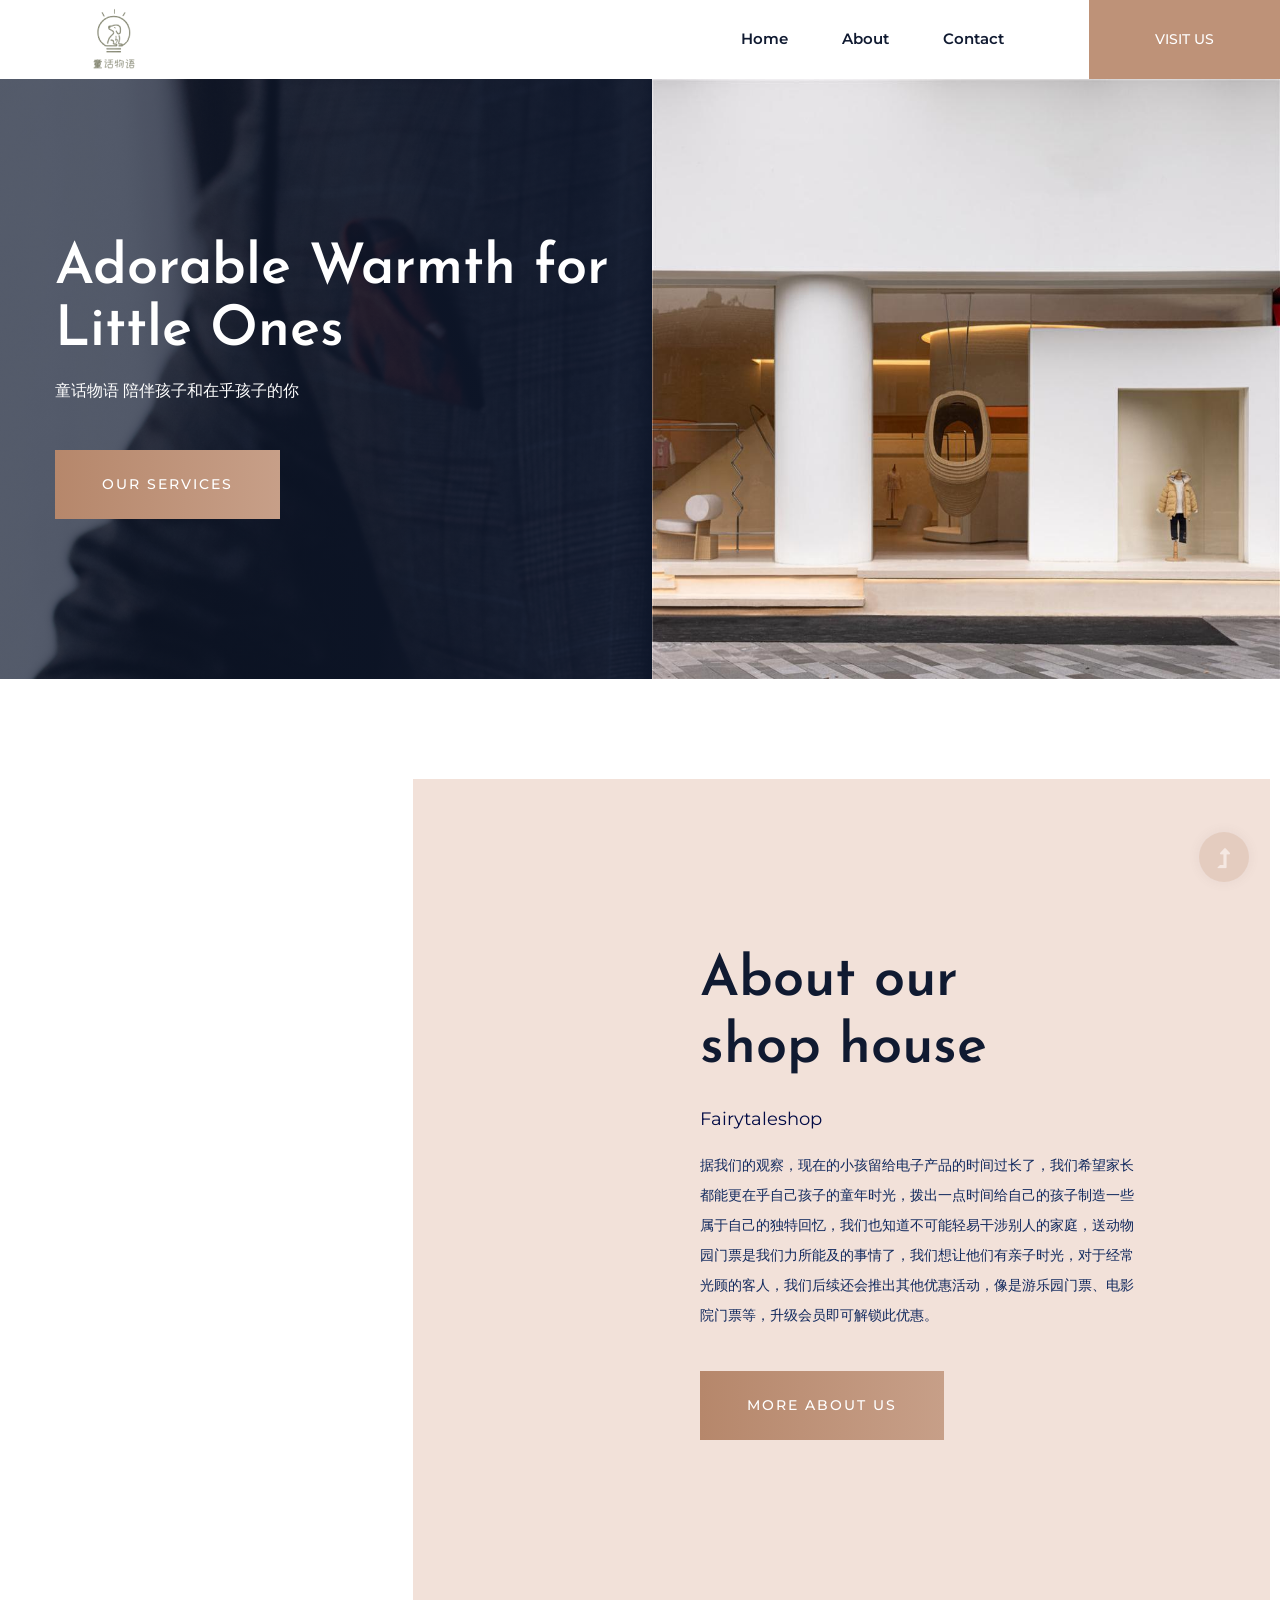
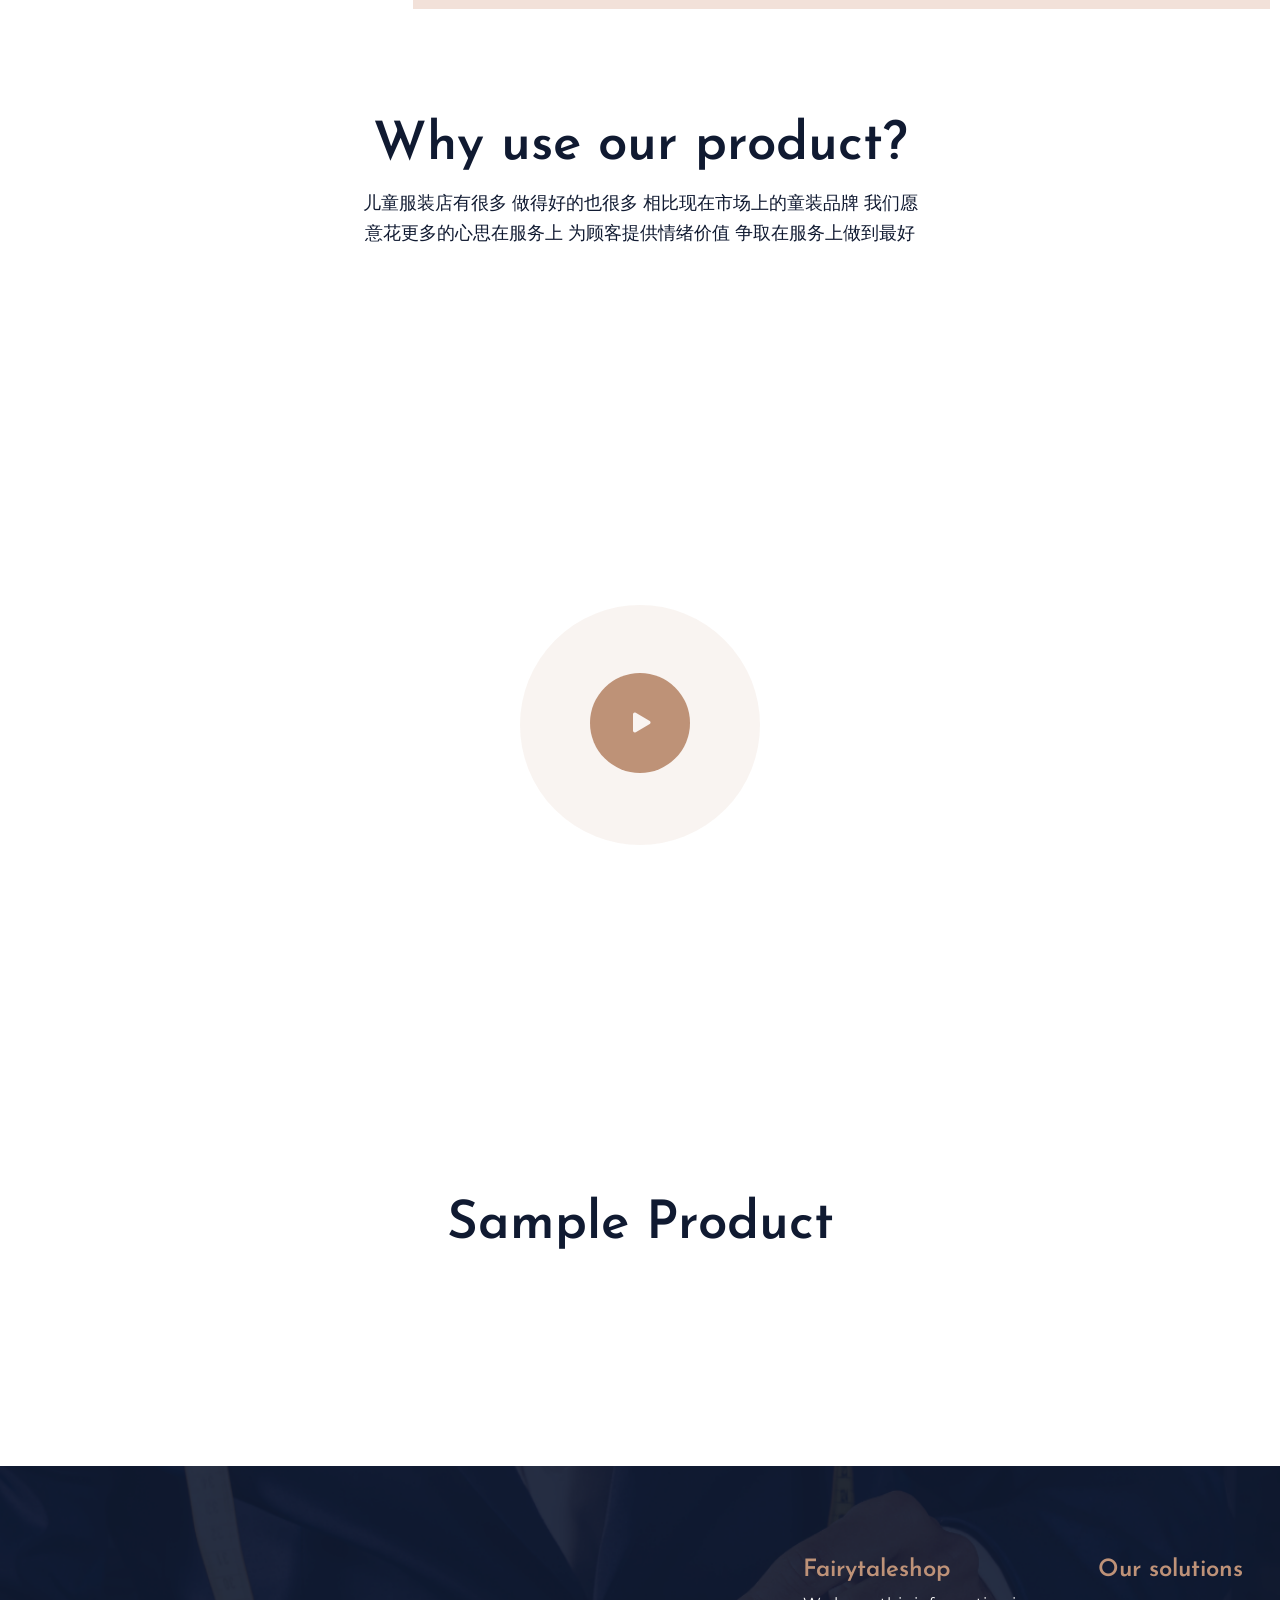
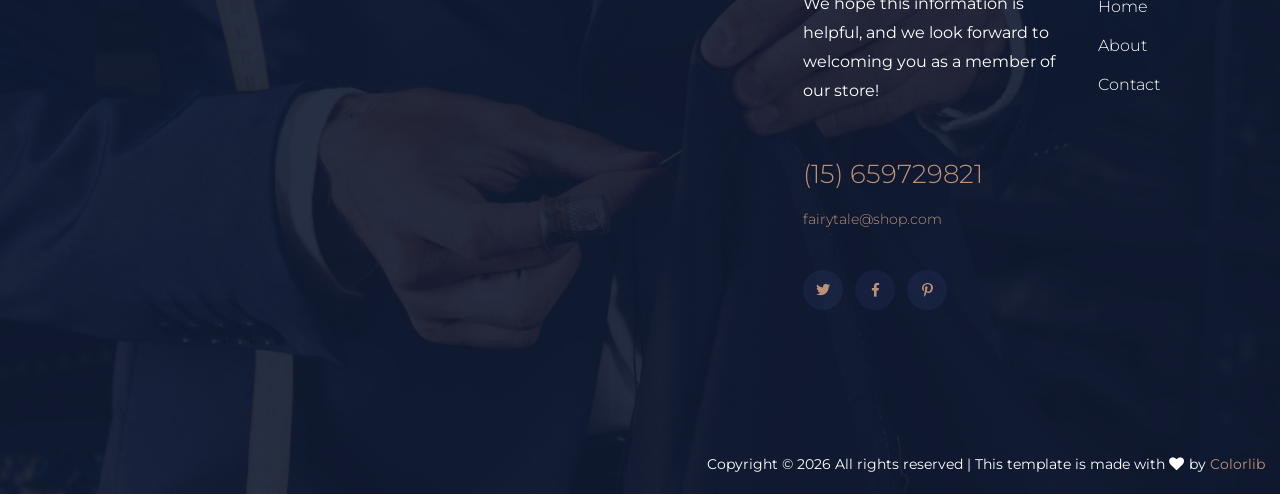
==== index.html @ 8ca51e45 "sample product" ====
<!DOCTYPE html>
<html class="no-js" lang="zxx">
  <head>
    <meta charset="utf-8" />
    <meta http-equiv="x-ua-compatible" content="ie=edge" />
    <title>Fairytaleshop</title>
    <meta name="description" content="" />
    <meta name="viewport" content="width=device-width, initial-scale=1" />
    <link rel="manifest" href="site.webmanifest" />
    <link
      rel="shortcut icon"
      type="image/x-icon"
      href="assets/img/logoApp.ico"
    />

    <!-- CSS here -->
    <link rel="stylesheet" href="assets/css/bootstrap.min.css" />
    <link rel="stylesheet" href="assets/css/owl.carousel.min.css" />
    <link rel="stylesheet" href="assets/css/slicknav.css" />
    <link rel="stylesheet" href="assets/css/flaticon.css" />
    <link rel="stylesheet" href="assets/css/progressbar_barfiller.css" />
    <link rel="stylesheet" href="assets/css/gijgo.css" />
    <link rel="stylesheet" href="assets/css/animate.min.css" />
    <link rel="stylesheet" href="assets/css/animated-headline.css" />
    <link rel="stylesheet" href="assets/css/magnific-popup.css" />
    <link rel="stylesheet" href="assets/css/fontawesome-all.min.css" />
    <link rel="stylesheet" href="assets/css/themify-icons.css" />
    <link rel="stylesheet" href="assets/css/slick.css" />
    <link rel="stylesheet" href="assets/css/nice-select.css" />
    <link rel="stylesheet" href="assets/css/style.css" />
  </head>
  <body>
    <!-- ? Preloader Start -->
    <div id="preloader-active">
      <div class="preloader d-flex align-items-center justify-content-center">
        <div class="preloader-inner position-relative">
          <div class="preloader-circle"></div>
          <div class="preloader-img pere-text">
            <img src="assets/img/logo/logoApp.png" alt="" />
          </div>
        </div>
      </div>
    </div>
    <!-- Preloader Start-->
    <header>
      <!-- Header Start -->
      <div class="header-area header_area">
        <div class="main-header">
          <div class="header-bottom header-sticky">
            <!-- Logo -->
            <div class="logo">
              <a href="index.html"
                ><img src="assets/img/logo/logoApp.png" alt=""
              /></a>
            </div>
            <div class="header-left d-flex f-right align-items-center">
              <!-- Main-menu -->
              <div class="main-menu f-right d-none d-lg-block">
                <nav>
                  <ul id="navigation">
                    <li><a href="index.html">Home</a></li>
                    <li><a href="about.html">About</a></li>
                    <li><a href="contact.html">Contact</a></li>
                  </ul>
                </nav>
              </div>
              <!-- left Btn -->
              <div class="header-right-btn f-right d-none d-lg-block ml-30">
                <a href="about.html" class="header-btn">Visit Us</a>
              </div>
            </div>
            <!-- Mobile Menu -->
            <div class="col-12">
              <div class="mobile_menu d-block d-lg-none"></div>
            </div>
          </div>
        </div>
      </div>
      <!-- Header End -->
    </header>
    <main>
      <!--? slider Area Start-->
      <div class="slider-area position-relative">
        <div class="slider-active">
          <!-- Single Slider -->
          <div
            class="single-slider position-relative hero-overly slider-height d-flex align-items-center"
            data-background="assets/img/hero/h1_hero.png"
            style="padding: 10px"
          >
            <div class="container">
              <div class="row">
                <div class="col-xl-6 col-lg-6">
                  <div class="hero-caption">
                    <!-- <img
                      class="rotateme"
                      src="assets/img/hero/hero-icon.png"
                      alt=""
                      data-animation="zoomIn"
                      data-delay="1s"
                    /> -->
                    <h1 data-animation="fadeInLeft" data-delay=".4s">
                      Adorable Warmth for Little Ones
                    </h1>
                    <p data-animation="fadeInLeft" data-delay=".6s">
                      童话物语 陪伴孩子和在乎孩子的你
                    </p>
                    <!-- Hero Btn -->
                    <a
                      href="contact.html"
                      class="btn"
                      data-animation="fadeInLeft"
                      data-delay=".8s"
                      >Our Services</a
                    >
                  </div>
                </div>
              </div>
            </div>
            <!-- Left img -->
            <div class="hero-img" style="height: 100%">
              <img
                src="assets/img/gallery/ShopPicture.jpeg"
                alt=""
                data-animation="fadeInRight"
                data-transition-duration="5s"
                style="height: 100%"
              />
            </div>
          </div>
          <!-- Single Slider -->
          <div
            class="single-slider position-relative hero-overly slider-height d-flex align-items-center"
            data-background="assets/img/hero/h1_hero.png"
          >
            <div class="container">
              <div class="row">
                <div class="col-xl-6">
                  <div class="hero-caption">
                    <img
                      class="rotateme"
                      src="assets/img/hero/hero-icon.png"
                      alt=""
                      data-animation="zoomIn"
                      data-delay="1s"
                    />
                    <h1 data-animation="fadeInLeft" data-delay=".4s">
                      We make cloths that suit you
                    </h1>
                    <p data-animation="fadeInLeft" data-delay=".6s">
                      TLorem ipsum dolor sit amet, consectetur adipiscing elit.
                      Suspendisse varius enim in eros elementum tristique. Duis
                      cursus, mi quis viverra ornare.
                    </p>
                    <!-- Hero Btn -->
                    <a
                      href="contact.html"
                      class="btn"
                      data-animation="fadeInLeft"
                      data-delay=".8s"
                      >Our Services</a
                    >
                  </div>
                </div>
              </div>
            </div>
            <!-- Left img -->
            <div class="hero-img">
              <img
                src="assets/img/hero/h1_hero1.png"
                alt=""
                data-animation="fadeInRight"
                data-transition-duration="5s"
              />
            </div>
          </div>
        </div>
      </div>
      <!-- slider Area End-->
      <!--? Clients Offers Start -->
      <!-- Clients Offers End -->
      <!--? Visit Our Tailor Start -->
      <section class="visit-tailor-area fix" style="margin-top: 100px">
        <!--Right Contents  -->
        <div class="tailor-offers"></div>
        <!-- left Contents -->
        <div class="tailor-details">
          <h2>About our<br />shop house</h2>
          <p class="pera-top">Fairytaleshop</p>
          <p class="pera-bottom">
            据我们的观察，现在的小孩留给电子产品的时间过长了，我们希望家长都能更在乎自己孩子的童年时光，拨出一点时间给自己的孩子制造一些属于自己的独特回忆，我们也知道不可能轻易干涉别人的家庭，送动物园门票是我们力所能及的事情了，我们想让他们有亲子时光，对于经常光顾的客人，我们后续还会推出其他优惠活动，像是游乐园门票、电影院门票等，升级会员即可解锁此优惠。
          </p>
          <a href="about.html" class="btn">More About Us</a>
        </div>
      </section>
      <!-- Visit Our Tailor End -->
      <!--? Services Area Start -->
      <section class="categories-area section-padding40">
        <div class="container">
          <!-- section Tittle -->
          <div class="row justify-content-center">
            <div class="col-xl-6 col-lg-6 col-md-7 col-sm-9">
              <div class="section-tittle text-center mb-60">
                <h2>Why use our product?</h2>
                <p>
                  儿童服装店有很多 做得好的也很多 相比现在市场上的童装品牌
                  我们愿意花更多的心思在服务上 为顾客提供情绪价值
                  争取在服务上做到最好
                </p>
              </div>
            </div>
          </div>
          <!-- <div class="row">
            <div class="col-lg-3 col-md-6 col-sm-6">
              <div
                class="single-cat mb-50 wow fadeInUp"
                data-wow-duration="1s"
                data-wow-delay=".2s"
              >
                <div class="cat-icon">
                  <img src="assets/img/icon/services1.svg" alt="" />
                </div>
                <div class="cat-cap">
                  <h5>Tailor Sweing</h5>
                  <p>
                    Lorem ipsum dolor sit amet, consectetur adipiscing elit.
                    Suspendisse varius enim in eros elementum tristique.
                  </p>
                </div>
              </div>
            </div>
            <div class="col-lg-3 col-md-6 col-sm-6">
              <div
                class="single-cat mb-50 wow fadeInUp"
                data-wow-duration="1s"
                data-wow-delay=".2s"
              >
                <div class="cat-icon">
                  <img src="assets/img/icon/services2.svg" alt="" />
                </div>
                <div class="cat-cap">
                  <h5>Tailor Sweing</h5>
                  <p>
                    Lorem ipsum dolor sit amet, consectetur adipiscing elit.
                    Suspendisse varius enim in eros elementum tristique.
                  </p>
                </div>
              </div>
            </div>
            <div class="col-lg-3 col-md-6 col-sm-6">
              <div
                class="single-cat mb-50 wow fadeInUp"
                data-wow-duration="1s"
                data-wow-delay=".4s"
              >
                <div class="cat-icon">
                  <img src="assets/img/icon/services3.svg" alt="" />
                </div>
                <div class="cat-cap">
                  <h5>Tailor Sweing</h5>
                  <p>
                    Lorem ipsum dolor sit amet, consectetur adipiscing elit.
                    Suspendisse varius enim in eros elementum tristique.
                  </p>
                </div>
              </div>
            </div>
            <div class="col-lg-3 col-md-6 col-sm-6">
              <div
                class="single-cat mb-50 wow fadeInUp"
                data-wow-duration="1s"
                data-wow-delay=".5s"
              >
                <div class="cat-icon">
                  <img src="assets/img/icon/services4.svg" alt="" />
                </div>
                <div class="cat-cap">
                  <h5>Tailor Sweing</h5>
                  <p>
                    Lorem ipsum dolor sit amet, consectetur adipiscing elit.
                    Suspendisse varius enim in eros elementum tristique.
                  </p>
                </div>
              </div>
            </div>
          </div> -->
        </div>
      </section>
      <!--? Services Area End -->
      <!--? video_start -->
      <div
        class="video-area section-bg2 d-flex align-items-center"
        data-background="https://i.imgur.com/c2PVnpG.jpg"
      >
        <div class="container">
          <div class="video-wrap position-relative">
            <!-- Video icon -->
            <div class="video-icon">
              <a
                class="popup-video btn-icon"
                href="https://www.youtube.com/watch?v=u0flJUJyuwA"
                ><i class="fas fa-play"></i
              ></a>
            </div>
          </div>
        </div>
      </div>
      <!-- video_end -->
      <!--? Testimonial Area Start -->
      <!--? Testimonial Area End -->
      <!--? instagram-social start -->
      <section class="instagram-area fix pb-bottom" style="padding-top: 100px">
        <div class="container">
          <div class="row justify-content-center">
            <div class="col-xl-6 col-lg-6 col-md-8 col-sm-10">
              <div class="section-tittle text-center mb-50">
                <h2>Sample Product</h2>
              </div>
            </div>
          </div>
          <div class="row">
            <div class="col-lg-6 col-md-6">
              <div class="single-instagram mb-30">
                <img src="https://i.imgur.com/7RCL45K.png" alt="" />
                <a href="about.html#gallery"><i class="ti-search"></i></a>
              </div>
            </div>
            <div class="col-lg-6 col-md-6">
              <div class="single-instagram">
                <img src="https://i.imgur.com/PXyf7ka.png" alt="" />
                <a href="about.html#gallery"><i class="ti-search"></i></a>
              </div>
            </div>
          </div>
        </div>
      </section>
      <!-- instagram-social End -->
    </main>
    <footer>
      <div
        class="footer-wrapper section-bg2 pl-100"
        data-background="assets/img/gallery/footer-bg.png"
      >
        <!-- Footer Start-->
        <div class="footer-area footer-padding">
          <div class="container">
            <div class="row justify-content-end">
              <div class="col-xl-3 col-lg-4 col-md-4 col-sm-6">
                <div class="single-footer-caption mb-50">
                  <div class="single-footer-caption mb-30">
                    <!-- logo -->
                    <!-- <div class="footer-logo mb-35"> -->
                    <a href="index.html">
                      <h4
                        style="
                          color: #be9278;
                          font-size: 24px;
                          font-weight: 600;
                        "
                      >
                        Fairytaleshop
                      </h4>
                      <!-- <img src="assets/img/logo/logoApp.png" alt=""
                      /> -->
                    </a>
                    <!-- </div> -->
                    <div class="footer-tittle">
                      <div class="footer-pera">
                        <p>
                          We hope this information is helpful, and we look
                          forward to welcoming you as a member of our store!
                        </p>
                      </div>
                      <ul class="mb-40">
                        <li class="number">
                          <a href="#">(15) 659729821</a>
                        </li>
                        <li class="number2">
                          <a href="#">fairytale@shop.com</a>
                        </li>
                      </ul>
                    </div>
                    <!-- social -->
                    <div class="footer-social">
                      <a href="#"><i class="fab fa-twitter"></i></a>
                      <a href="https://bit.ly/sai4ull"
                        ><i class="fab fa-facebook-f"></i
                      ></a>
                      <a href="#"><i class="fab fa-pinterest-p"></i></a>
                    </div>
                  </div>
                </div>
              </div>
              <div class="col-xl-2 col-lg-4 col-md-4 col-sm-6">
                <div class="single-footer-caption">
                  <div class="footer-tittle">
                    <h4 style="margin-bottom: 10px">Our solutions</h4>
                    <ul>
                      <li><a href="index.html">Home</a></li>
                      <li><a href="about.html">About</a></li>
                      <li><a href="#">Contact</a></li>
                    </ul>
                  </div>
                </div>
              </div>
            </div>
          </div>
        </div>
        <!-- footer-bottom area -->
        <div class="footer-bottom-area">
          <div class="container">
            <div class="footer-border">
              <div class="row align-items-center">
                <div class="col-xl-12">
                  <div class="footer-copy-right text-right">
                    <p>
                      <!-- Link back to Colorlib can't be removed. Template is licensed under CC BY 3.0. -->
                      Copyright &copy;
                      <script>
                        document.write(new Date().getFullYear())
                      </script>
                      All rights reserved | This template is made with
                      <i class="fa fa-heart" aria-hidden="true"></i> by
                      <a href="https://colorlib.com" target="_blank"
                        >Colorlib</a
                      >
                      <!-- Link back to Colorlib can't be removed. Template is licensed under CC BY 3.0. -->
                    </p>
                  </div>
                </div>
              </div>
            </div>
          </div>
        </div>
        <!-- Footer End-->
        <!-- Map -->
        <div class="map-area">
          <iframe
            src="https://www.google.com/maps/embed?pb=!1m18!1m12!1m3!1d231605.37402174814!2d118.41886599748258!3d24.90364436288962!2m3!1f0!2f0!3f0!3m2!1i1024!2i768!4f13.1!3m3!1m2!1s0x3414d42b1f3e5715%3A0x4335ae0bb208b109!2sQuanzhou%2C%20Fujian%2C%20Tiongkok!5e0!3m2!1sid!2sid!4v1700621803892!5m2!1sid!2sid"
            width="100%"
            height="100%"
            style="border: 0"
            allowfullscreen=""
            loading="lazy"
            referrerpolicy="no-referrer-when-downgrade"
          ></iframe>
        </div>
      </div>
    </footer>
    <!-- Scroll Up -->
    <div id="back-top">
      <a title="Go to Top" href="#"> <i class="fas fa-level-up-alt"></i></a>
    </div>

    <!-- JS here -->
    <script src="./assets/js/vendor/modernizr-3.5.0.min.js"></script>
    <!-- Jquery, Popper, Bootstrap -->
    <script src="./assets/js/vendor/jquery-1.12.4.min.js"></script>
    <script src="./assets/js/popper.min.js"></script>
    <script src="./assets/js/bootstrap.min.js"></script>
    <!-- Jquery Mobile Menu -->
    <script src="./assets/js/jquery.slicknav.min.js"></script>

    <!-- Jquery Slick , Owl-Carousel Plugins -->
    <script src="./assets/js/owl.carousel.min.js"></script>
    <script src="./assets/js/slick.min.js"></script>
    <!-- One Page, Animated-HeadLin -->
    <script src="./assets/js/wow.min.js"></script>
    <script src="./assets/js/animated.headline.js"></script>
    <script src="./assets/js/jquery.magnific-popup.js"></script>

    <!-- Date Picker -->
    <script src="./assets/js/gijgo.min.js"></script>
    <!-- Nice-select, sticky -->
    <script src="./assets/js/jquery.nice-select.min.js"></script>
    <script src="./assets/js/jquery.sticky.js"></script>
    <!-- Progress -->
    <script src="./assets/js/jquery.barfiller.js"></script>

    <!-- counter , waypoint,Hover Direction -->
    <script src="./assets/js/jquery.counterup.min.js"></script>
    <script src="./assets/js/waypoints.min.js"></script>
    <script src="./assets/js/jquery.countdown.min.js"></script>
    <script src="./assets/js/hover-direction-snake.min.js"></script>

    <!-- contact js -->
    <script src="./assets/js/contact.js"></script>
    <script src="./assets/js/jquery.form.js"></script>
    <script src="./assets/js/jquery.validate.min.js"></script>
    <script src="./assets/js/mail-script.js"></script>
    <script src="./assets/js/jquery.ajaxchimp.min.js"></script>

    <!-- Jquery Plugins, main Jquery -->
    <script src="./assets/js/plugins.js"></script>
    <script src="./assets/js/main.js"></script>
  </body>
</html>
---- assets/css/progressbar_barfiller.css ----
/* Custom Code skills */
.single-skill{
  display: flex;
}

.single-skill span {
	color: #79838b;
	font-size: 13px;
	font-weight: 300;
	letter-spacing: 0;
	margin-bottom: 14px;
	display: block;
}
.single-skill .bar-progress {
	width: 100%;
}
.single-skill .bar-title {
  width: 20%;
  margin-bottom: 19px;
}

.skills-content {
  padding-top: 200px;
  padding-left: 70px;
}

.skills-shape-bg {
  height: 651px;
  width: 868px;
  position: absolute;
  content: "";
  border: 2px solid #4d4d4d;
  left: 40%;
  top: 255px;
}

.skills-shape-bg::before {
  position: absolute;
  content: "";
  height: 465px;
  width: 300px;
  border: 2px solid #4d4d4d;
  left: -35%;
  top: 50%;
  transform: translateY(-50%);
  border-right: 0;
}



/* Default */
.barfiller {
	width: 100%;
	height: 10px;
	background: #f6f9fc;
  position: relative;
  border-radius: 5px;
}

.barfiller .fill {
  display: block;
  position: relative;
  width: 0px;
  height: 100%;
  background: #333;
  z-index: 1;
  border-radius: 5px;
}

.barfiller .tipWrap { display: none; }

.barfiller .tip {
  margin-top: -28px;
  padding: 2px 4px;
  font-size: 16px;
  color: #09cc7f;
  left: 0px;
  position: absolute;
  z-index: 2;
  background: transparent;
  font-weight: 800;
}

.barfiller .tip:after {
  border: solid;
  border-color: rgba(0,0,0,.8) transparent;
  border-width: 6px 6px 0 6px;
  content: "";
  display: block;
  position: absolute;
  left: 9px;
  top: 100%;
  z-index: 9;
  display: none;
  
}
---- assets/css/gijgo.css ----
.gj-button {
    background-color: #f5f5f5;
    border: 1px solid #ddd;
    color: #000;
    border-radius: 3px;
    padding: 6px 10px;
    cursor: pointer;
}

.gj-unselectable {
    -webkit-touch-callout: none;
    -webkit-user-select: none;
    -khtml-user-select: none;
    -moz-user-select: none;
    -ms-user-select: none;
    user-select: none;
}

.gj-row {
    display: -webkit-box;
    display: -ms-flexbox;
    display: flex;
    -ms-flex-wrap: wrap;
    flex-wrap: wrap;
}

.gj-margin-left-5 {
    margin-left: 5px;
}

.gj-margin-left-10 {
    margin-left: 10px;
}

.gj-width-full {
    width: 100%;
}

.gj-cursor-pointer {
    cursor: pointer;
}

.gj-text-align-center {
    text-align: center;
}

.gj-font-size-16 {
    font-size: 16px;
}

.gj-hidden {
    display: none;
}

/** Material Design */
.gj-button-md {
    background: 0 0;
    border: none;
    border-radius: 2px;
    color: rgba(0, 0, 0, 0.87);
    position: relative;
    height: 36px;
    margin: 0;
    min-width: 64px;
    padding: 0 16px;
    display: inline-block;
    font-family: "Roboto","Helvetica","Arial",sans-serif;
    font-size: 1rem;
    font-weight: 500;
    text-transform: uppercase;
    letter-spacing: 0;
    overflow: hidden;
    will-change: box-shadow;
    transition: box-shadow .2s cubic-bezier(.4,0,1,1),background-color .2s cubic-bezier(.4,0,.2,1),color .2s cubic-bezier(.4,0,.2,1);
    outline: none;
    cursor: pointer;
    text-decoration: none;
    text-align: center;
    line-height: 36px;
    vertical-align: middle;
    overflow: hidden;
    -webkit-user-select: none;
    -moz-user-select: none;
    -ms-user-select: none;
    user-select: none;
}

.gj-button-md:hover {
    background-color: rgba(158,158,158,.2);
}

.gj-button-md:disabled {
    color: rgba(0,0,0,.26);
    background: 0 0;
}

.gj-button-md .material-icons,
.gj-button-md .gj-icon {
    vertical-align: middle;
    /*font-size: 1.3rem;
    margin-right: 4px;*/
}

.gj-button-md.gj-button-md-icon {
    width: 24px;
    height: 31px;
    min-width: 24px;
    padding: 0px;
    display: table;
}

.gj-button-md.gj-button-md-icon .material-icons,
.gj-button-md.gj-button-md-icon .gj-icon {
    display: table-cell;
    margin-right: 0px;
    width: 24px;
    height: 24px;
}

.gj-button-md.active {
    background-color: rgba(158,158,158,.4);
}

.gj-button-md-group {
    position: relative;
    display: inline-block;
    vertical-align: middle;
}
.gj-textbox-md {
	/* border: none; */
	/* border-bottom: 1px solid rgba(0,0,0,.42); */
	display: block;
	font-family: "Helvetica","Arial",sans-serif;
	font-size: 16px;
	line-height: 16px;
	/* padding: 4px 0px; */
	margin: 0;
	/* width: 100%; */
	background: 0 0;
	/* text-align: ; */
	color: rgba(0,0,0,.87);
	padding-left: 44px;
	border: 1px solid #dca73a;
	/* padding: 15px 15px; */
	/* text-align: center; */
	width: 177px;
	height: 55px;
	border-radius: 5px;
}
.gj-textbox-md:focus,
.gj-textbox-md:active {
    /* border-bottom: 2px solid rgba(0,0,0,.42); */
    outline: none;
}

.gj-textbox-md::placeholder {
    color: #8e8e8e;
}

.gj-textbox-md:-ms-input-placeholder {
    color: #8e8e8e;
}

.gj-textbox-md::-ms-input-placeholder {
    color: #8e8e8e;
}

.gj-md-spacer-24 {
    min-width: 24px;
    width: 24px;
    display: inline-block;
}

.gj-md-spacer-32 {
    min-width: 32px;
    width: 32px;
    display: inline-block;
}

.gj-modal {
    position: fixed;
    top: 0;
    right: 0;
    bottom: 0;
    left: 0;
    z-index: 1203;
    display: none;
    overflow: hidden;
    -webkit-overflow-scrolling: touch;
    outline: 0;
    background-color: rgba(0, 0, 0, 0.54118);
    transition: 200ms ease opacity;
    will-change: opacity;
}

/* List */
ul.gj-list li [data-role="wrapper"] {
    display: table;
    width: 100%;
}

ul.gj-list li [data-role="checkbox"] {
    display: table-cell;
    vertical-align:middle;
    text-align:center;
}

ul.gj-list li [data-role="image"] {
    display: table-cell;
    vertical-align:middle;
    text-align:center;
}

ul.gj-list li [data-role="display"] {
    display: table-cell;
    vertical-align:middle;
    cursor: pointer;
}

ul.gj-list li [data-role="display"]:empty:before {
  content: "\200b"; /* unicode zero width space character */
}

/* List - Bootstrap */
ul.gj-list-bootstrap {
    padding-left: 0px;
    margin-bottom: 0px;
}

ul.gj-list-bootstrap li {
    padding: 0px;
}

ul.gj-list-bootstrap li [data-role="wrapper"] {
    padding: 0px 10px;
}

ul.gj-list-bootstrap li [data-role="checkbox"] {
    width: 24px;
    padding: 3px;
}

ul.gj-list-bootstrap li [data-role="image"] {
    width: 24px;
    height: 24px;
}

ul.gj-list-bootstrap li [data-role="display"] {
    padding: 8px 0px 8px 4px;
}

.list-group-item.active ul li, .list-group-item.active:focus ul li, .list-group-item.active:hover ul li {
    text-shadow: none;
    color:initial;
}

/* List - Material Design */
ul.gj-list-md {
    padding: 0px;
    list-style: none;
    list-style-type: none;
    line-height: 24px;
    letter-spacing: 0;
    color: #616161; /* Gray 700 */
}

ul.gj-list-md li {
    display: list-item;
    list-style-type: none;
    padding: 0px;
    min-height: unset;
    box-sizing: border-box;
    align-items: center;
    cursor: default;
    overflow: hidden;

    font-family: "Roboto","Helvetica","Arial",sans-serif;
    font-size: 16px;
    font-weight: 400;
    letter-spacing: .04em;
    line-height: 1;
    
    -webkit-flex-direction: row;
    -ms-flex-direction: row;
    flex-direction: row;
    -webkit-flex-wrap: nowrap;
    -ms-flex-wrap: nowrap;
    flex-wrap: nowrap;
}

ul.gj-list-md li [data-role="checkbox"] {
    height: 24px;
    width: 24px;
}

ul.gj-list-md li [data-role="image"] {
    height: 24px;
    width: 24px;
}

ul.gj-list-md li [data-role="display"] {
    padding: 8px 0px 8px 5px;
    order: 0;
    flex-grow: 2;
    text-decoration: none;
    box-sizing: border-box;
    align-items: center;
    text-align: left;
    color: rgba(0,0,0,.87);
}

ul.gj-list-md li.disabled>[data-role="wrapper"]>[data-role="display"] {
    color: #9E9E9E; /* Gray 500 */
}

.gj-list-md-active {
    background: #e0e0e0;
    color: #3f51b5;
}


/* Picker */
.gj-picker {
    position: absolute;
    z-index: 1203;
    background-color: #fff;
}

.gj-picker .selected {
    color: #fff;
}

/* Material Design */
.gj-picker-md {
    font-family: "Roboto","Helvetica","Arial",sans-serif;
    font-size: 16px;
    font-weight: 400;
    letter-spacing: .04em;
    line-height: 1;
    color: rgba(0,0,0,.87);
    border: 1px solid #E0E0E0;
}

.gj-modal .gj-picker-md {
    border: 0px;
}

.gj-picker-md [role="header"] {
    color: rgba(255, 255, 255, 0.54);
    display: flex;
    background: #2196f3;
    align-items: baseline;
    user-select: none;
    justify-content: center;
}

.gj-picker-md [role="footer"] {
    float: right;
    padding: 10px;
}

.gj-picker-md [role="footer"] button.gj-button-md {
    color: #2196f3;
    font-weight: bold;
    font-size: 13px;
}

/* Bootstrap */
.gj-picker-bootstrap {
    border-radius: 4px;
    border: 1px solid #E0E0E0;
}

.gj-picker-bootstrap .selected {
    color: #888;
}

.gj-picker-bootstrap [role="header"] {
    background: #eee;
    color: #AAA;
}
@font-face {
    font-family: 'gijgo-material';
    src: url('../fonts/gijgo-material.eot?235541');
    src: url('../fonts/gijgo-material.eot?235541#iefix') format('embedded-opentype'), url('../fonts/gijgo-material.ttf?235541') format('truetype'), url('../fonts/gijgo-material.woff?235541') format('woff'), url('../fonts/gijgo-material.svg?235541#gijgo-material') format('svg');
    font-weight: normal;
    font-style: normal;
}

.gj-icon {
    /* use !important to prevent issues with browser extensions that change fonts */
    font-family: 'gijgo-material' !important;
    font-size: 24px;
    speak: none;
    font-style: normal;
    font-weight: normal;
    font-variant: normal;
    text-transform: none;
    line-height: 1;
    /* Enable Ligatures ================ */
    letter-spacing: 0;
    -webkit-font-feature-settings: "liga";
    -moz-font-feature-settings: "liga=1";
    -moz-font-feature-settings: "liga";
    -ms-font-feature-settings: "liga" 1;
    font-feature-settings: "liga";
    -webkit-font-variant-ligatures: discretionary-ligatures;
    font-variant-ligatures: discretionary-ligatures;
    /* Better Font Rendering =========== */
    -webkit-font-smoothing: antialiased;
    -moz-osx-font-smoothing: grayscale;
}

.gj-icon.undo:before {
    content: "\e900";
}

.gj-icon.vertical-align-top:before {
    content: "\e901";
}

.gj-icon.vertical-align-center:before {
    content: "\e902";
}

.gj-icon.vertical-align-bottom:before {
    content: "\e903";
}

.gj-icon.arrow-dropup:before {
    content: "\e904";
}

.gj-icon.clock:before {
    content: "\e905";
}

.gj-icon.refresh:before {
    content: "\e906";
}

.gj-icon.last-page:before {
    content: "\e907";
}

.gj-icon.first-page:before {
    content: "\e908";
}

.gj-icon.cancel:before {
    content: "\e909";
}

.gj-icon.clear:before {
    content: "\e90a";
}

.gj-icon.check-circle:before {
    content: "\e90b";
}

.gj-icon.delete:before {
    content: "\e90c";
}

.gj-icon.arrow-upward:before {
    content: "\e90d";
}

.gj-icon.arrow-forward:before {
    content: "\e90e";
}

.gj-icon.arrow-downward:before {
    content: "\e90f";
}

.gj-icon.arrow-back:before {
    content: "\e910";
}

.gj-icon.list-numbered:before {
    content: "\e911";
}

.gj-icon.list-bulleted:before {
    content: "\e912";
}

.gj-icon.indent-increase:before {
    content: "\e913";
}

.gj-icon.indent-decrease:before {
    content: "\e914";
}

.gj-icon.redo:before {
    content: "\e915";
}

.gj-icon.align-right:before {
    content: "\e916";
}

.gj-icon.align-left:before {
    content: "\e917";
}

.gj-icon.align-justify:before {
    content: "\e918";
}

.gj-icon.align-center:before {
    content: "\e919";
}

.gj-icon.strikethrough:before {
    content: "\e91a";
}

.gj-icon.italic:before {
    content: "\e91b";
}

.gj-icon.underlined:before {
    content: "\e91c";
}

.gj-icon.bold:before {
    content: "\e91d";
}

.gj-icon.arrow-dropdown:before {
    content: "\e91e";
}

.gj-icon.done:before {
    content: "\e91f";
}

.gj-icon.pencil:before {
    content: "\e920";
}

.gj-icon.minus:before {
    content: "\e921";
}

.gj-icon.plus:before {
    content: "\e922";
}

.gj-icon.chevron-up:before {
    content: "\e923";
}

.gj-icon.chevron-right:before {
    content: "\e924";
}

.gj-icon.chevron-down:before {
    content: "\e925";
}

.gj-icon.chevron-left:before {
    content: "\e926";
}

.gj-icon.event:before {
    content: "\e927";
}
.gj-draggable {
    cursor: move;
}
.gj-resizable-handle {
    position: absolute;
    font-size: 0.1px;
    display: block;
    -ms-touch-action: none;
    touch-action: none;
    z-index: 1203;
}

.gj-resizable-n {
    cursor: n-resize;
    height: 7px;
    width: 100%;
    top: -5px;
    left: 0;
}
.gj-resizable-e {
    cursor: e-resize;
    width: 7px;
    right: -5px;
    top: 0;
    height: 100%;
}
.gj-resizable-s {
    cursor: s-resize;
    height: 7px;
    width: 100%;
    bottom: -5px;
    left: 0;
}
.gj-resizable-w {
	cursor: w-resize;
	width: 7px;
	left: -5px;
	top: 0;
	height: 100%;
}
.gj-resizable-se {
	cursor: se-resize;
	width: 12px;
	height: 12px;
	right: 1px;
	bottom: 1px;
}
.gj-resizable-sw {
	cursor: sw-resize;
	width: 9px;
	height: 9px;
	left: -5px;
	bottom: -5px;
}
.gj-resizable-nw {
	cursor: nw-resize;
	width: 9px;
	height: 9px;
	left: -5px;
	top: -5px;
}
.gj-resizable-ne {
	cursor: ne-resize;
	width: 9px;
	height: 9px;
	right: -5px;
	top: -5px;
}

.gj-dialog-footer {
    position: absolute;
    bottom: 0px;
    width: 100%;
    margin-top: 0px;
}

.gj-dialog-scrollable [data-role="body"] {
    overflow-x: hidden;
    overflow-y: scroll;
}

/** Bootstrap 3 **/
.gj-dialog-bootstrap {
    overflow: hidden;
    z-index: 1202;
}

.gj-dialog-bootstrap [data-role="title"] {
    display: inline;
}
.gj-dialog-bootstrap [data-role="close"] {
    line-height: 1.42857143;
}

/** Bootstrap 4 **/
.gj-dialog-bootstrap4 {
    overflow: hidden;
    z-index: 1202;
}

.gj-dialog-bootstrap4 [data-role="title"] {
    display: inline;
}
.gj-dialog-bootstrap4 [data-role="close"] {
    line-height: 1.5;
}

/** Material Design **/
.gj-dialog-md {
    background-color: #FFF;
    overflow: hidden;
    border: none;
    box-shadow: 0 11px 15px -7px rgba(0,0,0,.2), 0 24px 38px 3px rgba(0,0,0,.14), 0 9px 46px 8px rgba(0,0,0,.12);
    box-sizing: border-box;
    position: relative;
    display: -webkit-box;
    display: -webkit-flex;
    display: -ms-flexbox;
    display: flex;
    -webkit-box-orient: vertical;
    -webkit-box-direction: normal;
    -webkit-flex-direction: column;
    -ms-flex-direction: column;
    flex-direction: column;
    -webkit-background-clip: padding-box;
    background-clip: padding-box;
    outline: 0;
    z-index: 1202;
}

.gj-dialog-md-header {
    padding: 24px 24px 0px 24px;
    font-family: "Roboto","Helvetica","Arial",sans-serif;
}

.gj-dialog-md-title {
    margin: 0;
    font-weight: 400;
    display: inline;
    line-height: 28px;
    font-size: 20px;
}

.gj-dialog-md-close {
    -webkit-appearance: none;
    padding: 0;
    cursor: pointer;
    background: 0 0;
    border: 0;
    float: right;
    line-height: 28px;
    font-size: 28px;
}

.gj-dialog-md-body {
    padding: 20px 24px 24px 24px;
    color: rgba(0,0,0,.54);
    font-family: "Helvetica","Arial",sans-serif;
    font-size: 14px;
    font-weight: 400;
    line-height: 20px;
}

.gj-dialog-md-footer {
    padding: 8px 8px 8px 24px;
    display: -webkit-flex;
    display: -ms-flexbox;
    display: flex;
    -webkit-flex-direction: row-reverse;
    -ms-flex-direction: row-reverse;
    flex-direction: row-reverse;
    -webkit-flex-wrap: wrap;
    -ms-flex-wrap: wrap;
    flex-wrap: wrap;

    box-sizing: border-box;
}

.gj-dialog-md-footer>*:first-child {
    margin-right: 0;
}

.gj-dialog-md-footer>* {
    margin-right: 8px;
    height: 36px;
}
DIV.gj-grid-wrapper {
    margin: auto;
    position: relative;
    clear:both;
    z-index: 1;
}

TABLE.gj-grid {
    margin: auto;    
    border-collapse: collapse;
    width: 100%;
    table-layout: fixed;
}

TABLE.gj-grid THEAD TH [data-role="selectAll"] {
    margin: auto;
}

TABLE.gj-grid THEAD TH [data-role="title"] {
    display: inline-block;
}

TABLE.gj-grid THEAD TH [data-role="sorticon"] {
    display: inline-block;
}

TABLE.gj-grid THEAD TH {
    overflow: hidden;
    text-overflow: ellipsis;
}

TABLE.gj-grid.autogrow-header-row THEAD TH {
    overflow: auto;
    text-overflow: initial;
    white-space: pre-wrap;
    -ms-word-break: break-word;
    word-break: break-word;
}

TABLE.gj-grid > tbody > tr > td {
    overflow: hidden;
    position: relative;
}

table.gj-grid tbody div[data-role="display"] {
    vertical-align: middle;
    text-indent: 0;
    white-space: pre-wrap;
    -ms-word-break: break-word;
    word-break: break-word;
}

table.gj-grid.fixed-body-rows tbody div[data-role="display"] {
    overflow: hidden;
    text-overflow: ellipsis;
    white-space: nowrap;
    -ms-word-break: initial;
    word-break: initial;
}

table.gj-grid tfoot DIV[data-role="display"] {
    vertical-align: middle;
    text-indent: 0;
    display: flex;
}

TABLE.gj-grid .fa {
    padding: 2px;
}

TABLE.gj-grid > tbody > tr > td > div {
    padding: 2px;
    overflow: hidden;
}

DIV.gj-grid-wrapper DIV.gj-grid-loading-cover
{
    background: #BBBBBB;
    opacity: 0.5;
    position: absolute;
    vertical-align: middle;
}

DIV.gj-grid-wrapper DIV.gj-grid-loading-text
{
    position: absolute;
    font-weight: bold;
}

/* Bootstrap Theme */
table.gj-grid-bootstrap thead th {
    background-color: #f5f5f5;
    vertical-align:middle;
}

table.gj-grid-bootstrap thead th [data-role="sorticon"] {
    margin-left: 5px;
}

table.gj-grid-bootstrap thead th [data-role="sorticon"] i.gj-icon,
table.gj-grid-bootstrap thead th [data-role="sorticon"] i.material-icons {
    position: absolute;
    font-size: 20px;
    top: 15px;
}

table.gj-grid-bootstrap tbody tr td div[data-role="display"] {
    padding: 0px;
}

.gj-grid-bootstrap-4 .gj-checkbox-bootstrap {
    display: inline-block;
    padding-top: 2px;
}

.gj-grid-bootstrap-4 tbody tr.active {
    background-color: rgba(0,0,0,.075);
}

/* Material Design Theme */
.gj-grid-md {
    position: relative;
    border: 1px solid #e0e0e0;
    border-collapse: collapse;
    white-space: nowrap;
    font-size: 13px;
    font-family: "Roboto","Helvetica","Arial",sans-serif;
    background-color: #fff;
}

.gj-grid-md td:first-of-type, .gj-grid-md th:first-of-type {
    padding-left: 24px;
}

.gj-grid-md th {
    position: relative;
    vertical-align: bottom;
    font-weight: 700;
    line-height: 31px;
    letter-spacing: 0;
    height: 56px;
    font-size: 12px;
    color: rgba(0,0,0,.54);
    padding-bottom: 8px;
    box-sizing: border-box;
    padding: 12px 18px;
    text-align: right;
}

.gj-grid-md td {
    position: relative;
    height: 48px;
    border-top: 1px solid #e0e0e0;
    border-bottom: 1px solid #e0e0e0;
    padding: 12px 18px;
    box-sizing: border-box;
    text-align: left;
    color: rgba(0,0,0,.87);
}

.gj-grid-md tbody tr {
    position: relative;
    height: 48px;
    transition-duration: .28s;
    transition-timing-function: cubic-bezier(.4,0,.2,1);
    transition-property: background-color;
}

.gj-grid-md tbody tr:hover {
    background-color: #EEEEEE; /* Gray 200 */
}

.gj-grid-md tbody tr.gj-grid-md-select {
    background-color: #F5F5F5; /* Grey 100 */
}


table.gj-grid-md thead th [data-role="sorticon"] {
    margin-left: 5px;
}

table.gj-grid-md thead th [data-role="sorticon"] i.gj-icon,
table.gj-grid-md thead th [data-role="sorticon"] i.material-icons {
    position: absolute;
    font-size: 16px;
    top: 19px;
}

table.gj-grid-md thead th.gj-grid-select-all {
    padding-bottom: 3px;
}
/* Hide all prioritized columns by default */
@media only all {
	th.display-1120,
	td.display-1120,
	th.display-960,
	td.display-960,
	th.display-800,
	td.display-800,
	th.display-640,
	td.display-640,
	th.display-480,
	td.display-480,
	th.display-320,
	td.display-320 {
		display: none;
	}
}

/* Show at 320px (20em x 16px) */
@media screen and (min-width: 20em) {
	TABLE.gj-grid-bootstrap th.display-320,
	TABLE.gj-grid-bootstrap td.display-320 {
		display: table-cell;
	}
}
/* Show at 480px (30em x 16px) */
@media screen and (min-width: 30em) {
	TABLE.gj-grid-bootstrap th.display-480,
	TABLE.gj-grid-bootstrap td.display-480 {
		display: table-cell;
	}
}
/* Show at 640px (40em x 16px) */
@media screen and (min-width: 40em) {
	TABLE.gj-grid-bootstrap th.display-640,
	TABLE.gj-grid-bootstrap td.display-640 {
		display: table-cell;
	}
}
/* Show at 800px (50em x 16px) */
@media screen and (min-width: 50em) {
	TABLE.gj-grid-bootstrap th.display-800,
	TABLE.gj-grid-bootstrap td.display-800 {
		display: table-cell;
	}
}
/* Show at 960px (60em x 16px) */
@media screen and (min-width: 60em) {
	TABLE.gj-grid-bootstrap th.display-960,
	TABLE.gj-grid-bootstrap td.display-960 {
		display: table-cell;
	}
}
/* Show at 1,120px (70em x 16px) */
@media screen and (min-width: 70em) {
	TABLE.gj-grid-bootstrap th.display-1120,
	TABLE.gj-grid-bootstrap td.display-1120 {
		display: table-cell;
	}
}

/* Material Design Theme */
.gj-grid-md tfoot tr th {
    padding-right: 14px;
}

.gj-grid-md tfoot tr[data-role="pager"] .gj-grid-mdl-pager-label {
    padding-left: 5px;
    padding-right: 5px;
}

.gj-grid-md tfoot tr[data-role="pager"] .gj-dropdown-md {
    margin-left: 12px;
}

.gj-grid-md tfoot tr[data-role="pager"] .gj-dropdown-md [role="presenter"] {
    font-size: 12px;
    font-weight: bold;
    color: rgba(0,0,0,.54);
}

.gj-grid-md tfoot tr[data-role="pager"] .gj-dropdown-md [role="presenter"] [role="display"] {
    text-align: right;
}

.gj-grid-md tfoot tr[data-role="pager"] .gj-grid-md-limit-select {
    margin-left: 10px;
    font-size: 12px;
    font-weight: bold;
    color: rgba(0,0,0,.54);
}

/* Bootstrap */
.gj-grid-bootstrap tfoot tr[data-role="pager"] th {
    line-height: 30px;
    background-color: #f5f5f5;
}

.gj-grid-bootstrap tfoot tr[data-role="pager"] th > div > div {
    margin-right: 5px;
}

.gj-grid-bootstrap tfoot tr[data-role="pager"] th > div > button {
    margin-right: 5px;
}

.gj-grid-bootstrap-4 tfoot tr[data-role="pager"] th > div button {
    height: 34px;
}

.gj-grid-bootstrap-4 tfoot tr[data-role="pager"] th div .gj-dropdown-bootstrap-4 .gj-dropdown-expander-mi .gj-icon {
    top: 5px;
}

.gj-grid-bootstrap-3 tfoot tr[data-role="pager"] th > div > input {
    margin-right: 5px;
    width: 40px;
    text-align: right;
    display: inline-block;
    font-weight: bold;
}

.gj-grid-bootstrap-4 tfoot tr[data-role="pager"] th > div > div.input-group {
    width: 40px;
}

.gj-grid-bootstrap-4 tfoot tr[data-role="pager"] th > div > div.input-group input {
    text-align: right;
    font-weight: bold;
    height: 34px;
    padding-top: 2px;
    padding-bottom: 6px;
}

.gj-grid-bootstrap tfoot tr[data-role="pager"] th > div > select {
    display: inline-block;
    margin-right: 5px;
    width: 60px;
}

.gj-grid-bootstrap tfoot tr[data-role="pager"] th .gj-dropdown-bootstrap .gj-list-bootstrap [data-role="display"] {
    line-height: 14px;
}

.gj-grid-bootstrap tfoot tr[data-role="pager"] th .gj-dropdown-bootstrap [role="presenter"] [role="display"] {
    font-weight: bold;
}

.gj-grid-bootstrap tfoot tr[data-role="pager"] th .gj-dropdown-bootstrap-3 [role="presenter"] {
    padding: 2px 8px;
}

.gj-grid-bootstrap tfoot tr[data-role="pager"] th .gj-dropdown-bootstrap-4 [role="presenter"] {
    padding: 1px 8px;
}
.gj-grid thead tr th div.gj-grid-column-resizer-wrapper {
    position: relative;
    width: 100%;
    height: 0px; 
    top: 0px; 
    left: 0px; 
    padding: 0px;
}

span.gj-grid-column-resizer {
    position: absolute;
    right: 0px;
    width: 10px;
    top: -100px;
    height: 300px;
    z-index: 1203;
    cursor: e-resize;
}

.gj-grid-resize-cursor {
    cursor: e-resize;
}
.gj-grid-md tbody tr.gj-grid-top-border td {
  border-top: 2px solid #777;
}
.gj-grid-md tbody tr.gj-grid-bottom-border td {
  border-bottom: 2px solid #777;
}

.gj-grid-bootstrap tbody tr.gj-grid-top-border td {
  border-top: 2px solid #777;
}
.gj-grid-bootstrap tbody tr.gj-grid-bottom-border td {
  border-bottom: 2px solid #777;
}
.gj-grid-md thead tr th.gj-grid-left-border,
.gj-grid-md tbody tr td.gj-grid-left-border
{
    border-left: 3px solid #777;
}
.gj-grid-md thead tr th.gj-grid-right-border,
.gj-grid-md tbody tr td.gj-grid-right-border
{
    border-right: 3px solid #777;
}

.gj-grid-bootstrap thead tr th.gj-grid-left-border,
.gj-grid-bootstrap tbody tr td.gj-grid-left-border
{
    border-left: 5px solid #ddd;
}
.gj-grid-bootstrap thead tr th.gj-grid-right-border,
.gj-grid-bootstrap tbody tr td.gj-grid-right-border
{
    border-right: 5px solid #ddd;
}
.gj-dirty {
    position: absolute;
    top: 0px;
    left: 0px;
    border-style: solid;
    border-width: 3px;
    border-color: #f00 transparent transparent #f00;
    padding: 0;
    overflow: hidden;
    vertical-align: top;
}

/* Material Design */
.gj-grid-md tbody tr td.gj-grid-management-column {
    padding: 3px;
}

.gj-grid-md tbody tr td[data-mode="edit"] {
    padding: 0px 18px;
}

.gj-grid-md tbody .gj-dropdown-md [role="presenter"] [role="display"] {
    padding: 0px;
}

/* Bootstrap */
.gj-grid-bootstrap tbody tr td[data-mode="edit"] {
    padding: 0px;
}

.gj-grid-bootstrap tbody tr td[data-mode="edit"] [data-role="edit"] {
    padding: 0px;
}

/* Bootstrap 3 */
.gj-grid-bootstrap-3 tbody tr td.gj-grid-management-column {
    padding: 3px;
}

.gj-grid-bootstrap-3 tbody tr td[data-mode="edit"] {
    height: 38px;
}

.gj-grid-bootstrap-3 tbody tr td[data-mode="edit"] [data-role="edit"] input[type="text"] {
    height: 37px;
    padding: 8px;
}

.gj-grid-bootstrap-3 tbody tr td[data-mode="edit"] .gj-dropdown-bootstrap [role="presenter"] {
    border: 0px;
    border-radius: 0px;
    height: 37px;
    padding-left: 8px;
}

.gj-grid-bootstrap-3 tbody tr td[data-mode="edit"] .gj-datepicker-bootstrap {
    height: 37px;
}

.gj-grid-bootstrap-3 tbody tr td[data-mode="edit"] .gj-datepicker-bootstrap [role="input"] {
    height: 37px;
    border:0px;
    border-radius: 0px;
}

.gj-grid-bootstrap-3 tbody tr td[data-mode="edit"] .gj-datepicker-bootstrap [role="right-icon"] {
    border:0px;
    border-radius: 0px;
}

.gj-grid-bootstrap-3 tbody tr td[data-mode="edit"] .gj-checkbox-bootstrap {
    display: inline-block;
    padding-top: 10px;
    height: 32px;
}

/* Bootstrap 4 */
.gj-grid-bootstrap-4 tbody tr td.gj-grid-management-column {
    padding: 6px;
}

.gj-grid-bootstrap-4 tbody tr td[data-mode="edit"] [data-role="edit"] input[type="text"] {
    height: 48px;
    padding-left: 12px;
}

.gj-grid-bootstrap-4 tbody tr td[data-mode="edit"] .gj-dropdown-bootstrap [role="presenter"] {
    border: 0px;
    border-radius: 0px;
    height: 48px;
    padding-left: 12px;
    font-family: -apple-system,system-ui,BlinkMacSystemFont,"Segoe UI",Roboto,"Helvetica Neue",Arial,sans-serif;
}

.gj-grid-bootstrap-4 tbody tr td[data-mode="edit"] .gj-dropdown-bootstrap-4 [role="expander"].gj-dropdown-expander-mi .gj-icon,
.gj-grid-bootstrap-4 tbody tr td[data-mode="edit"] .gj-dropdown-bootstrap-4 [role="expander"].gj-dropdown-expander-mi .material-icons {
    top: 13px;
}

.gj-grid-bootstrap-4 tbody tr td[data-mode="edit"] .gj-datepicker-bootstrap {
    height: 48px;
}

.gj-grid-bootstrap-4 tbody tr td[data-mode="edit"] .gj-datepicker-bootstrap [role="input"] {
    height: 48px;
    border:0px;
    border-radius: 0px;
}

.gj-grid-bootstrap-4 tbody tr td[data-mode="edit"] .gj-datepicker-bootstrap [role="right-icon"] {
    background-color: #fff;
}

.gj-grid-bootstrap-4 tbody tr td[data-mode="edit"] .gj-datepicker-bootstrap [role="right-icon"] button {
    border: 0px;
    border-radius: 0px;
    width: 43px;
    position: relative;
}

.gj-grid-bootstrap-4 tbody tr td[data-mode="edit"] .gj-datepicker-bootstrap [role="right-icon"] .gj-icon,
.gj-grid-bootstrap-4 tbody tr td[data-mode="edit"] .gj-datepicker-bootstrap [role="right-icon"] .material-icons {
    top: 13px;
    left: 10px;
    font-size: 24px;
}

.gj-grid-bootstrap-4 tbody tr td[data-mode="edit"] .gj-checkbox-bootstrap {
    display: inline-block;
    padding-top: 15px;
    height: 42px;
}
.gj-grid-md thead tr[data-role="filter"] th {
    border-top: 1px solid #e0e0e0;
}

div.gj-grid-wrapper div.gj-grid-bootstrap-toolbar {
    background-color: #f5f5f5;
    padding: 8px;
    font-weight: bold;
    border: 1px solid #ddd;
}

div.gj-grid-wrapper div.gj-grid-bootstrap-4-toolbar {
    background-color: #f5f5f5;
    padding: 12px;
    font-weight: bold;
    border: 1px solid #ddd;
}

div.gj-grid-wrapper div.gj-grid-md-toolbar {
    font-weight: bold;
    font-size: 24px;
    font-family: "Helvetica","Arial",sans-serif;
    background-color: rgb(255, 255, 255);
    
    border-top: 1px solid #e0e0e0;
    border-left: 1px solid #e0e0e0;
    border-right: 1px solid #e0e0e0;
    border-bottom: 0px;
    border-collapse: collapse;

    padding: 0 18px 0px 18px;
    line-height: 56px;
}
table.gj-grid-scrollable tbody {
    overflow-y: auto;
    overflow-x: hidden;
    display: block;
}

/* Material Design */
table.gj-grid-md.gj-grid-scrollable {
    border-bottom: 0px;
}

table.gj-grid-md.gj-grid-scrollable tbody {
    border-right: 1px solid #e0e0e0;
    border-bottom: 1px solid #e0e0e0;
}

table.gj-grid-md.gj-grid-scrollable tfoot {
    border-bottom: 1px solid #e0e0e0;
}

/* Bootstrap 3 */
table.gj-grid-bootstrap.gj-grid-scrollable {
    border-bottom: 0px;
}

table.gj-grid-bootstrap.gj-grid-scrollable tbody {
    border-right: 1px solid #ddd;
    border-bottom: 1px solid #ddd;
}

table.gj-grid-bootstrap.gj-grid-scrollable tbody tr[data-role="row"]:first-child td {
    border-top: 0px;
}

table.gj-grid-bootstrap.gj-grid-scrollable tbody tr[data-role="row"] td:first-child {
    border-left: 0px;
}

table.gj-grid-bootstrap.gj-grid-scrollable tbody tr[data-role="row"] td:last-child {
    border-right: 0px;
}

table.gj-grid-bootstrap.gj-grid-scrollable tfoot {
    border-bottom: 1px solid #ddd;
}

ul.gj-list li [data-role="spacer"] {
    display: table-cell;
}

ul.gj-list li [data-role="expander"] {
    display: table-cell;
    vertical-align:middle;
    text-align:center;
    cursor: pointer;
}

[data-type="tree"] ul li [data-role="expander"].gj-tree-material-icons-expander {
    width: 24px;
}

[data-type="tree"] ul li [data-role="expander"].gj-tree-font-awesome-expander {
    width: 24px;
}

[data-type="tree"] ul li [data-role="expander"].gj-tree-glyphicons-expander {
    width: 24px;
}

[data-type="tree"] ul li [data-role="expander"].gj-tree-glyphicons-expander .glyphicon {
    top: 4px;
    height: 24px;
}

/* Bootstrap Theme */
.gj-tree-bootstrap-3 ul.gj-list-bootstrap li {
    border: 0px;
    border-radius: 0px;
    color: #333;
}

.gj-tree-bootstrap-3 ul.gj-list-bootstrap li.active {
    color: #fff;
}

.gj-tree-bootstrap-3 ul.gj-list-bootstrap li.disabled {
    color: #777;
    background-color: #eee;
}

.gj-tree-bootstrap-4 ul.gj-list-bootstrap li {
    border: 0px;
    border-radius: 0px;
    color: #212529;
}

.gj-tree-bootstrap-4 ul.gj-list-bootstrap li.active {
    color: #fff;
}

.gj-tree-bootstrap-4 ul.gj-list-bootstrap li.disabled {
    color: #868e96;
}

.gj-tree-bootstrap-4 ul.gj-list-bootstrap li ul.gj-list-bootstrap {
    width: 100%;
}

.gj-tree-bootstrap-border ul.gj-list-bootstrap li {
    border: 1px solid #ddd;
}

.gj-tree-bootstrap-border ul.gj-list-bootstrap li ul.gj-list-bootstrap li {
    border-left: 0px;
    border-right: 0px;
}

.gj-tree-bootstrap-border ul.gj-list-bootstrap li:first-child {
    border-top-left-radius: 4px;
    border-top-right-radius: 4px;
}

.gj-tree-bootstrap-border ul.gj-list-bootstrap li:last-child {
    border-bottom-left-radius: 4px;
    border-bottom-right-radius: 4px;
}

.gj-tree-bootstrap-border ul.gj-list-bootstrap li ul.gj-list-bootstrap li:first-child {
    border-top-left-radius: 0px;
    border-top-right-radius: 0px;
}

.gj-tree-bootstrap-border ul.gj-list-bootstrap li ul.gj-list-bootstrap li:last-child {
    border-bottom: 0px;
    border-bottom-left-radius: 0px;
    border-bottom-right-radius: 0px;
}

ul.gj-list-bootstrap li [data-role="expander"].gj-tree-material-icons-expander {
    padding-top: 8px;
    padding-bottom: 4px;
}

ul.gj-list-bootstrap li [data-role="expander"].gj-tree-material-icons-expander .gj-icon {
    width: 24px;
    height: 24px;
}

/* Material Design Theme */
ul.gj-list-md li.disabled > [data-role="wrapper"] > [data-role="expander"] {
    color: #9E9E9E; /* Gray 500 */
}

.gj-tree-md-border ul.gj-list-md li {
    border: 1px solid #616161; /* Gray 700 */
    margin-bottom: -1px;
}

.gj-tree-md-border ul.gj-list-md li ul.gj-list-md li {
    border-left: 0px;
    border-right: 0px;
}

.gj-tree-md-border ul.gj-list-md li ul.gj-list-md li:last-child {
    border-bottom: 0px;
}
.gj-tree-drop-above {    
    border-top: 1px solid #000;
}

.gj-tree-drop-below {
    border-bottom: 1px solid #000;
}

.gj-tree-bootstrap-3 ul.gj-list-bootstrap li [data-role="wrapper"].drop-above {
    border-top: 2px solid #000;
}

.gj-tree-bootstrap-3 ul.gj-list-bootstrap li [data-role="wrapper"].drop-below {
    border-bottom: 2px solid #000;
}

.gj-tree-bootstrap-4 ul.gj-list-bootstrap li [data-role="wrapper"].drop-above {
    border-top: 2px solid #000;
}

.gj-tree-bootstrap-4 ul.gj-list-bootstrap li [data-role="wrapper"].drop-below {
    border-bottom: 2px solid #000;
}

.gj-tree-drag-el {
    padding: 0px;
    margin: 0px;
    z-index: 1203;
}

.gj-tree-drag-el li {
    padding: 0px;
    margin: 0px;
}

.gj-tree-drag-el [data-role="wrapper"] {
    cursor: move;
    display: table;
}

.gj-tree-drag-el [data-role="indicator"] {
    width: 14px;
    padding: 0px 3px;
    display: table-cell;
    vertical-align: middle;
    text-align: center;
}

.gj-tree-bootstrap-drag-el li.list-group-item {
    border: 0px;
    background: unset;
}

.gj-tree-bootstrap-drag-el [data-role="indicator"] {
    width: 24px;
    height: 24px;
    padding: 0px;
}

.gj-tree-md-drag-el [data-role="indicator"] {
    width: 24px;
    height: 24px;
    padding: 0px;
}
/* Bootstrap */
.gj-checkbox-bootstrap {
    min-width: 0;
    font-size: 0;
    font-weight: normal;
    margin: 0px;
    text-align: center;
    width: 18px;
    height: 18px;
    position: relative;
    display: inline;
}

.gj-checkbox-bootstrap input[type="checkbox"] {
    display: none;
    margin-bottom: -12px;
}

.gj-checkbox-bootstrap span {
    background: #fff;
    display: block;
    content: " ";
    width: 18px;
    height: 18px;
    line-height: 11px;
    font-size: 11px;
    padding: 2px;
    color: #555555;
    border: 1px solid #CCCCCC;
    border-radius: 3px;
    transition: box-shadow 0.2s linear, border-color 0.2s linear;
    cursor: pointer;
    margin: auto;
}

.gj-checkbox-bootstrap input[type="checkbox"]:focus + span:before {
    outline: 0;
    box-shadow: 0 0 0 0 #66afe9, 0 0 6px rgba(102, 175, 233, .6);
    border-color: #66afe9;
}

.gj-checkbox-bootstrap input[type="checkbox"][disabled] + span {
    opacity: 0.6;
    cursor: not-allowed;
}

/* Bootstrap 4 */
.gj-checkbox-bootstrap.gj-checkbox-bootstrap-4 span {
    line-height: 16px;
    padding: 0px;
}

.gj-checkbox-bootstrap-4.gj-checkbox-material-icons input[type="checkbox"]:checked + span:after {
    font-size: 16px;
}

.gj-checkbox-bootstrap-4.gj-checkbox-material-icons input[type="checkbox"]:indeterminate + span:after {
    font-size: 16px;
}

/* Material Design */
.gj-checkbox-md {
    min-width: 0;
    font-size: 0;
    font-weight: normal;
    margin: 0px;
    text-align: center;
    width: 16px;
    height: 16px;
    position: relative;
}

.gj-checkbox-md input[type="checkbox"] {
    display: none;
    margin-bottom: -12px;
}

.gj-checkbox-md span {
    display: inline-block;
    box-sizing: border-box;
    width: 16px;
    height: 16px;
    margin: 0;
    cursor: pointer;
    overflow: hidden;
    border: 2px solid #616161; /* Gray 700 */
    border-radius: 2px;
    z-index: 2;
}

.gj-checkbox-md input[type="checkbox"]:checked + span {
    border: 2px solid #536DFE; /* Indigo A200 */
}

.gj-checkbox-md input[type="checkbox"]:checked + span:after {
    color: #FFF;
    background-color: #536DFE; /* Indigo A200 */
    position: absolute;
    left: 1px;
    top: -15px;
}

.gj-checkbox-md input[type="checkbox"]:indeterminate + span {
    border: 2px solid #616161; /* Gray 700 */
}

.gj-checkbox-md input[type="checkbox"]:indeterminate + span:after {    
    color: #616161;/*color: rgba(0, 0, 0, 1);*/
    position: absolute;
    left: 1px;
    top: -15px;
}

.gj-checkbox-md input[type="checkbox"][disabled] + span {
    border: 2px solid #9E9E9E;
}

.gj-checkbox-md input[type="checkbox"][disabled] + span:after {
    background-color: #9E9E9E;
}

.gj-checkbox-md input[type="checkbox"][disabled]:indeterminate + span:after {
    color: #FFFFFF;
}

/* Material Icons */
.gj-checkbox-material-icons input[type="checkbox"]:checked + span:after {
    content: "\e91f";
    font-size: 14px;
    font-weight: bold;
    white-space: pre;
}

.gj-checkbox-material-icons input[type="checkbox"]:indeterminate + span:after {
    content: "\e921";
    font-size: 14px;
    font-weight: bold;
    white-space: pre;
}

/* Glyphicons */
.gj-checkbox-glyphicons input[type="checkbox"]:checked + span:after {
    display: inline-block;
    font-family: 'Glyphicons Halflings';
    content: "\e013 ";
}

.gj-checkbox-glyphicons input[type="checkbox"]:indeterminate + span:after {
    display: inline-block;
    font-family: 'Glyphicons Halflings';
    content: "\2212 ";
    padding-right: 1px;
}

/* fontawesome */
.gj-checkbox-fontawesome .fa {
    font-size: 14px;
}
.gj-checkbox-bootstrap.gj-checkbox-fontawesome .fa {
    line-height: 18px;
}

.gj-checkbox-fontawesome input[type="checkbox"]:checked + span:before {
    content: "\f00c ";
}

.gj-checkbox-fontawesome input[type="checkbox"]:indeterminate + span:before {
    content: "\f068 ";
}
.gj-editor [role="body"] {
    overflow: auto;
    outline: 0px solid transparent;
    box-sizing: border-box;
}

/* Material Design */
.gj-editor-md {
    padding: 7px;
    font-family: "Roboto","Helvetica","Arial",sans-serif;
    font-size: 14px;
    font-weight: 500;
    letter-spacing: 0;
    border: 1px solid rgba(158,158,158,.2);
}

.gj-editor-md [role="toolbar"] {
    margin-bottom: 7px;
}

.gj-editor-md [role="toolbar"] .gj-button-md {
    min-width: 54px;
    margin-right: 5px;
}

.gj-editor-md [role="toolbar"] .gj-button-md .gj-icon {
    width: 24px;
    height: 24px;
}

.gj-editor-md [role="body"] {
    border: 1px solid rgba(158,158,158,.2);
}

.gj-editor-md p {
    margin: 0;
    padding: 0;
}

.gj-editor-md blockquote {
    font-size: 14px;
}

/* Bootstrap */
.gj-editor-bootstrap {
    padding: 7px;
    border: 1px solid #eceeef;
}

.gj-editor-bootstrap [role="toolbar"] {
    margin-bottom: 7px;
}

.gj-editor-bootstrap [role="toolbar"] .btn-group {
    margin-right: 10px;
}

.gj-editor-bootstrap [role="toolbar"] button {
    height: 36px;
}

.gj-editor-bootstrap [role="body"] {
    border: 1px solid #eceeef;
}

.gj-editor-bootstrap p {
    margin: 0;
    padding: 0;
}

.gj-editor-bootstrap blockquote {
    font-size: 14px;
}
.gj-dropdown {
    position: relative;
    border-collapse: separate;
}

.gj-dropdown [role="presenter"] {
    display: table;
    cursor: pointer;
    outline: none;
    position: relative;
}

.gj-dropdown [role="presenter"] [role="display"] {
    display: table-cell;
    text-align: left;
    width: 100%;
}

.gj-dropdown [role="presenter"] [role="expander"] {
    display: table-cell;
    vertical-align:middle;
    text-align:center;
    width: 24px;
    height: 24px;
}

/* Material Design */
.gj-dropdown-md [role="presenter"] {
    font-family: "Roboto","Helvetica","Arial",sans-serif;
    font-size: 16px;
    font-weight: 400;
    letter-spacing: .04em;
    line-height: 1;
    color: rgba(0,0,0,.87);
    padding: 0px;
    border: 0px;
    border-bottom: 1px solid rgba(0,0,0,.42);
    background: transparent;
}

.gj-dropdown-md [role="presenter"]:focus,
.gj-dropdown-md [role="presenter"]:active {
    border-bottom: 2px solid rgba(0,0,0,.42);
}

.gj-dropdown-md [role="presenter"] [role="display"] {
    padding: 4px 0px;
    line-height: 18px;
}

.gj-dropdown-md [role="presenter"] [role="display"] .placeholder {
    color: #8e8e8e;
}

.gj-dropdown-list-md {
    position: absolute;
    top: 0px;
    left: 0px;
    background-color: #f5f5f5;
    color: #000;
    margin: 0px;
    z-index: 1203;
}

.gj-dropdown-list-md li:hover, .gj-dropdown-list-md li.active {
    background-color: #eee;
}

/* Bootstrap */
.gj-dropdown-bootstrap [role="presenter"] [role="display"] {
    padding-right: 5px;
}

.gj-dropdown-bootstrap [role="presenter"] [role="expander"] {
    padding-left: 5px;
}

.gj-dropdown-bootstrap [role="presenter"] [role="expander"].gj-dropdown-expander-mi {
    width: 24px;
}

.gj-dropdown-bootstrap-3 [role="presenter"] [role="display"] {
    line-height: 20px;
}

.gj-dropdown-bootstrap-3 [role="presenter"] [role="display"] .placeholder {
    color: #9999b3;
}

.gj-dropdown-bootstrap-3 [role="presenter"] [role="expander"] {
    width: 20px;
    height: 20px;
}

.gj-dropdown-bootstrap-3 [role="presenter"] [role="expander"].gj-dropdown-expander-mi .gj-icon,
.gj-dropdown-bootstrap-3 [role="presenter"] [role="expander"].gj-dropdown-expander-mi .material-icons {
    top: 5px;
    right: 10px;
    position: absolute;
}

.gj-dropdown-bootstrap-4 [role="presenter"] {
    border: 1px solid #ced4da;
}

.gj-dropdown-bootstrap-4 [role="presenter"] [role="display"] {
    line-height: 24px;
}

.gj-dropdown-bootstrap-4 [role="presenter"] [role="expander"].gj-dropdown-expander-mi .gj-icon,
.gj-dropdown-bootstrap-4 [role="presenter"] [role="expander"].gj-dropdown-expander-mi .material-icons {
    top: 7px;
    right: 10px;
    position: absolute;
}

.gj-dropdown-list-bootstrap {
    position: absolute;
    top: 32px;
    left: 0px;
    margin: 0px;
    z-index: 1203;
}
.gj-datepicker [role="input"]::-ms-clear {
    display: none;
}

.gj-datepicker [role="right-icon"] {
    cursor: pointer;
}

.gj-picker div[role="navigator"] {
    display: -webkit-box;
    display: -ms-flexbox;
    display: flex;
    -ms-flex-wrap: wrap;
    flex-wrap: wrap;
}

.gj-picker div[role="navigator"] div {
    cursor: pointer;
    position: relative;
    flex-basis: 0;
    -webkit-box-flex: 1;
    -ms-flex-positive: 1;
    flex-grow: 1;
    max-width: 100%;
}

.gj-picker div[role="navigator"] div[role="period"] {
    width: 100%;
    text-align: center;
}

/* Material Design */
.gj-datepicker-md {
	font-family: "Roboto","Helvetica","Arial",sans-serif;
	font-size: 16px;
	font-weight: 400;
	letter-spacing: .04em;
	line-height: 1;
	color: #9d9d9d;
    position: relative;
    /* background-image: url(../img/logo/date-picker-icon.png); */
}
.gj-datepicker-md [role="right-icon"] {
	position: absolute;
	left: 13px;
	top: 16px;
	font-size: 24px;
}

.gj-datepicker-md.small .gj-textbox-md {
    font-size: 14px;
}

.gj-datepicker-md.small .gj-icon {
    font-size: 22px;
}

.gj-datepicker-md.large .gj-textbox-md {
    font-size: 18px;
}

.gj-datepicker-md.large .gj-icon {
    font-size: 28px;
}

.gj-picker-md.datepicker [role="header"] {
    padding: 20px 20px;
    display: block;
}

.gj-picker-md.datepicker [role="header"] [role="year"] {
    font-size: 17px;
    padding-bottom: 5px;
    cursor: pointer;
}

.gj-picker-md.datepicker [role="header"] [role="date"] {
    font-size: 36px;
    cursor: pointer;
}

.gj-picker-md div[role="navigator"] {
    height: 42px;
    line-height: 42px;
}

.gj-picker div[role="navigator"] div[role="period"] {
    font-weight: bold;
    font-size: 15px;
}

.gj-picker-md div[role="navigator"] div:first-child {
    max-width: 42px;
}

.gj-picker-md div[role="navigator"] div:last-child {
    max-width: 42px;
}

.gj-picker-md div[role="navigator"] div i.gj-icon,
.gj-picker-md div[role="navigator"] div i.material-icons {
    position: absolute;
    top: 8px;
}

.gj-picker-md div[role="navigator"] div:first-child i.gj-icon,
.gj-picker-md div[role="navigator"] div:first-child i.material-icons {
    left: 10px;
}

.gj-picker-md div[role="navigator"] div:last-child i.gj-icon,
.gj-picker-md div[role="navigator"] div:last-child i.material-icons {
    right: 11px;
}

.gj-picker-md table thead {
    color: #9E9E9E; /* Gray 500 */
}

.gj-picker-md table tr th div,
.gj-picker-md table tr td div {
    display: block;
    width: 40px;
    height: 40px;
    line-height: 40px;
    font-size: 13px;
    text-align: center;
    vertical-align: middle;
}

[type="year"].gj-picker-md table tr td div,
[type="decade"].gj-picker-md table tr td div,
[type="century"].gj-picker-md table tr td div {
    width: 73px;
    height: 73px;
    line-height: 73px;
    cursor: pointer;
}

.gj-picker-md table tr td.gj-cursor-pointer div:hover {
    background: #EEEEEE;
    border-radius: 50%;
    color: rgba(0,0,0,.87);
}

.gj-picker-md table tr td.other-month div,
.gj-picker-md table tr td.disabled div {
    color: #BDBDBD; /* Gray 400 */
}

.gj-picker-md table tr td.focused div {
    background: #E0E0E0; /* Gray 300 */
    border-radius: 50%;
}

.gj-picker-md table tr td.today div {
    color: #1976D2;
}

.gj-picker-md table tr td.selected.gj-cursor-pointer div {
    color: #FFFFFF;
    background: #1976D2; /* Blue 700 */
    border-radius: 50%;
}

.gj-picker-md table tr td.calendar-week div {
    font-weight: bold;
}

/* Bootstrap */
.gj-datepicker-bootstrap :focus,
.gj-datepicker-bootstrap :active {
    box-shadow: none;
}

.gj-picker-bootstrap {
    border: 1px solid rgba(0,0,0,0.15);
    border-radius: 4px;
    padding: 4px;
}

.gj-modal .gj-picker-bootstrap {
    padding: 0px;
}

.gj-picker-bootstrap.datepicker [role="header"] {
    padding: 10px 20px;
    display: block;
}

.gj-picker-bootstrap.datepicker [role="header"] [role="year"] {
    font-size: 15px;
    cursor: pointer;
}

.gj-picker-bootstrap [role="header"] [role="date"] {
    font-size: 24px;
    cursor: pointer;
}

.gj-modal .gj-picker-bootstrap.datepicker [role="body"] {
    padding: 15px;
}

.gj-picker-bootstrap div[role="navigator"] {
    height: 30px;
    line-height: 30px;
    text-align: center;
}

.gj-picker-bootstrap div[role="navigator"] div:first-child {
    max-width: 30px;
}

.gj-picker-bootstrap div[role="navigator"] div:last-child {
    max-width: 30px;
}

.gj-picker-bootstrap table tr td div,
.gj-picker-bootstrap table tr th div {
    display: block;
    width: 30px;
    height: 30px;
    line-height: 30px;
    text-align: center;
    vertical-align: middle;
}

[type="year"].gj-picker-bootstrap table tr td div,
[type="decade"].gj-picker-bootstrap table tr td div,
[type="century"].gj-picker-bootstrap table tr td div {
    width: 53px;
    height: 53px;
    line-height: 53px;
    cursor: pointer;
}

.gj-picker-bootstrap table tr th div i,
.gj-picker-bootstrap table tr th div span {
    line-height: 30px;
}

.gj-picker-bootstrap div[role="navigator"] .gj-icon,
.gj-picker-bootstrap div[role="navigator"] .material-icons {
    margin: 3px;
}

.gj-picker-bootstrap table tr td.focused div,
.gj-picker-bootstrap table tr td.gj-cursor-pointer div:hover {
    background: #EEEEEE;
    border-radius: 4px;
    color: #212529;
}

.gj-picker-bootstrap table tr td.today div {
    color: #204d74;
    font-weight: bold;
}

.gj-picker-bootstrap table tr td.selected.gj-cursor-pointer div {
    color: #fff;
    background-color: #204d74;
    border-color: #122b40;
    border-radius: 4px;
}

.gj-picker-bootstrap table tr td.other-month div,
.gj-picker-bootstrap table tr td.disabled div {
    color: #777;
}

/* Bootstrap 3 */
.gj-datepicker-bootstrap span[role="right-icon"].input-group-addon {
    border-top-left-radius: 0px;
    border-bottom-left-radius: 0px;
    border-top-right-radius: 4px;
    border-bottom-right-radius: 4px;
    border-left: 0px;
    position: relative;
    /*width: 38px;*/
}

.gj-datepicker-bootstrap span[role="right-icon"].input-group-addon .gj-icon,
.gj-datepicker-bootstrap span[role="right-icon"].input-group-addon .material-icons {
    position: absolute;
    top: 7px;
    left: 7px;
}

/* Bootstrap 4 */
.gj-datepicker-bootstrap [role="right-icon"] button {
    width: 38px;
    position: relative;
    border: 1px solid #ced4da;
}

.gj-datepicker-bootstrap [role="right-icon"] button:hover {
    color: #6c757d;
    background-color: transparent;
}

.gj-datepicker-bootstrap.input-group-sm [role="right-icon"] button {
    width: 30px;
}

.gj-datepicker-bootstrap.input-group-lg [role="right-icon"] button {
    width: 48px;
}

.gj-datepicker-bootstrap [role="right-icon"] button .gj-icon,
.gj-datepicker-bootstrap [role="right-icon"] button .material-icons {
    position: absolute;
    font-size: 21px;
    top: 9px;
    left: 9px;
}

.gj-datepicker-bootstrap.input-group-sm [role="right-icon"] button .gj-icon,
.gj-datepicker-bootstrap.input-group-sm [role="right-icon"] button .material-icons {
    top: 6px;
    left: 6px;
    font-size: 19px;
}

.gj-datepicker-bootstrap.input-group-lg [role="right-icon"] button .gj-icon,
.gj-datepicker-bootstrap.input-group-lg [role="right-icon"] button .material-icons {
    font-size: 27px;
    top: 10px;
    left: 10px;
}
.gj-timepicker [role="input"]::-ms-clear {
    display: none;
}

.gj-timepicker [role="right-icon"] {
    cursor: pointer;
}

.gj-picker.timepicker [role="header"] {
    font-size: 58px;
    padding: 20px 0;
    line-height: 58px;

    display: flex;
    align-items: baseline;
    user-select: none;
    justify-content: center;
}

.gj-picker.timepicker [role="header"] div {
    cursor: pointer;
    width: 66px;
    text-align: right;
}

.gj-picker [role="header"] [role="mode"] {
    position: relative;
    width: 0px;
}

.gj-picker [role="header"] [role="mode"] span {
    position: absolute;
    left: 7px;
    line-height: 18px;
    font-size: 18px;
}

.gj-picker [role="header"] [role="mode"] span[role="am"] {
    top: 7px;
}

.gj-picker [role="header"] [role="mode"] span[role="pm"] {
    bottom: 7px;
}

.gj-picker [role="body"] [role="dial"] {
    width: 256px;
    color: rgba(0, 0, 0, 0.87);
    height: 256px;
    position: relative;
    background: #eeeeee;
    border-radius: 50%;
    margin: 10px;
}

.gj-picker [role="body"] [role="hour"] {
    top: calc(50% - 16px);
    left: calc(50% - 16px);
    width: 32px;
    height: 32px;
    cursor: pointer;
    position: absolute;
    font-size: 14px;
    text-align: center;
    line-height: 32px;
    user-select: none;
    pointer-events: none;
}

.gj-picker [role="body"] [role="hour"].selected {
    color: rgba(255, 255, 255, 1);
}

.gj-picker [role="body"] [role="arrow"] {
    top: calc(50% - 1px);
    left: 50%;
    width: calc(50% - 20px);
    height: 2px;
    position: absolute;
    pointer-events: none;
    transform-origin: left center;
    transition: all 250ms cubic-bezier(0.4, 0, 0.2, 1);
    width: calc(50% - 52px);
}

.gj-picker .arrow-begin {
    top: -3px;
    left: -4px;
    width: 8px;
    height: 8px;
    position: absolute;
    border-radius: 50%;
}

.gj-picker .arrow-end {
    top: -15px;
    right: -16px;
    width: 0;
    height: 0;
    position: absolute;
    box-sizing: content-box;
    border-width: 16px;
    border-radius: 50%;
}

/* Material Design */
.gj-timepicker-md {
    font-family: "Roboto","Helvetica","Arial",sans-serif;
    font-size: 16px;
    font-weight: 400;
    letter-spacing: .04em;
    line-height: 1;
    color: rgba(0,0,0,.87);
    position: relative;
}

.gj-timepicker-md.small .gj-textbox-md {
    font-size: 14px;
}

.gj-timepicker-md.small .gj-icon {
    font-size: 22px;
}

.gj-timepicker-md.large .gj-textbox-md {
    font-size: 18px;
}

.gj-timepicker-md.large .gj-icon {
    font-size: 28px;
}

.gj-timepicker-md [role="right-icon"] {
    cursor: pointer;
    position: absolute;
    right: 0px;
    top: 0px;
    font-size: 24px;
}

.gj-picker-md .arrow-begin {
    background-color: #2196f3;
}
.gj-picker-md .arrow-end {
    border: 16px solid #2196f3;
}

.gj-picker-md [role="body"] [role="arrow"] {
    background-color: #2196f3;
}

/* Bootstrap */
.gj-timepicker-bootstrap :focus,
.gj-timepicker-bootstrap :active {
    box-shadow: none;
}

.gj-picker-bootstrap [role="body"] [role="arrow"] {
    background-color: #888;
}

.gj-picker-bootstrap .arrow-begin {
    background-color: #888;
}

.gj-picker-bootstrap .arrow-end {
    border: 16px solid #888;
}

/* Bootstrap 3 */
.gj-timepicker-bootstrap .input-group-addon {
    border-top-left-radius: 0px;
    border-bottom-left-radius: 0px;
    border-top-right-radius: 4px;
    border-bottom-right-radius: 4px;
    border-left: 0px;
    position: relative;
    width: 38px;
}

.gj-timepicker-bootstrap.input-group-sm .input-group-addon {
    width: 30px;
}

.gj-timepicker-bootstrap.input-group-lg .input-group-addon {
    width: 46px;
}

.gj-timepicker-bootstrap .input-group-addon .gj-icon,
.gj-timepicker-bootstrap .input-group-addon .material-icons {
    position: absolute;
    font-size: 21px;
    top: 6px;
    left: 8px;
}

.gj-timepicker-bootstrap.input-group-sm .input-group-addon .gj-icon,
.gj-timepicker-bootstrap.input-group-sm .input-group-addon .material-icons {
    font-size: 19px;
    top: 5px;
    left: 5px;
}

.gj-timepicker-bootstrap.input-group-lg .input-group-addon .gj-icon,
.gj-timepicker-bootstrap.input-group-lg .input-group-addon .material-icons {
    font-size: 27px;
    top: 10px;
    left: 10px;
}

/* Bootstrap 4 */
.gj-timepicker-bootstrap [role="right-icon"] button {
    width: 38px;
    position: relative;
}

.gj-timepicker-bootstrap.input-group-sm [role="right-icon"] button {
    width: 30px;
}

.gj-timepicker-bootstrap.input-group-lg [role="right-icon"] button {
    width: 48px;
}

.gj-timepicker-bootstrap [role="right-icon"] button .gj-icon,
.gj-timepicker-bootstrap [role="right-icon"] button .material-icons {
    position: absolute;
    font-size: 21px;
    top: 7px;
    left: 9px;
}

.gj-timepicker-bootstrap.input-group-sm [role="right-icon"] button .gj-icon,
.gj-timepicker-bootstrap.input-group-sm [role="right-icon"] button .material-icons {
    top: 4px;
    left: 6px;
    font-size: 19px;
}

.gj-timepicker-bootstrap.input-group-lg [role="right-icon"] button .gj-icon,
.gj-timepicker-bootstrap.input-group-lg [role="right-icon"] button .material-icons {
    font-size: 27px;
    top: 8px;
    left: 10px;
}
.gj-picker.datetimepicker [role="header"] [role="date"] {
    padding-bottom: 5px;
    text-align: center;
    cursor: pointer;
}

.gj-picker [role="switch"] {
    align-items: baseline;
    user-select: none;
    position: relative;
}

.gj-picker [role="switch"] [role="calendarMode"] {
    cursor: pointer;
    position: absolute;
    bottom: 2px;
    left: 0px;
}

.gj-picker [role="switch"] [role="time"] {
    width: 100%;
    text-align: center;
}

.gj-picker [role="switch"] [role="time"] div {
    display: inline;
    cursor: pointer;
}

.gj-picker [role="switch"] [role="calendarMode"] {
    cursor: pointer;
}

.gj-picker [role="switch"] [role="clockMode"] {
    position: absolute;
    right: 0px;
    bottom: 3px;
    cursor: pointer;
}

/* Material Design */
.gj-picker-md.datetimepicker [role="header"] {
    font-size: 36px;
    padding: 10px 20px;
    display: block;
}

.gj-picker-md [role="switch"] {
    color: rgba(255, 255, 255, 0.54);
    background: #2196f3;
    font-size: 32px;
}

/* Bootstrap */
.gj-picker-bootstrap.datetimepicker [role="header"] {
    font-size: 36px;
    padding: 10px 20px;
    display: block;
}

.gj-picker-bootstrap.datetimepicker [role="header"] [role="time"] {
    font-size: 22px;
}

.gj-slider {
    position: relative;
    padding: 8px 6px;
}

.gj-slider [role="track"] {
    width: 100%;
}

.gj-slider [role="progress"] {
    position: absolute;
    z-index: 1203;
}

.gj-slider [role="handle"] {
    position: absolute;
}

.gj-slider-md [role="track"] {
    display: -webkit-box;
    display: -ms-flexbox;
    display: flex;
    -webkit-box-orient: vertical;
    -webkit-box-direction: normal;
    -ms-flex-direction: column;
    flex-direction: column;
    -webkit-box-pack: center;
    -ms-flex-pack: center;
    justify-content: center;
    color: #fff;
    text-align: center;
    background-color: #e9ecef;
    height: 2px;
    background-color: rgba(0,0,0,.26);
}

.gj-slider-md [role="progress"] {
    display: -webkit-box;
    display: -ms-flexbox;
    display: flex;
    -webkit-box-orient: vertical;
    -webkit-box-direction: normal;
    -ms-flex-direction: column;
    flex-direction: column;
    -webkit-box-pack: center;
    -ms-flex-pack: center;
    justify-content: center;
    color: #fff;
    text-align: center;
    height: 2px;
    background-color: #536DFE; /* Indigo A200 */
    top: 8px;
    left: 6px;
}

.gj-slider-md [role="handle"] {
    top: 3px;
    left: 0px;
    width: 12px;
    height: 12px;
    background-color: #536DFE; /* Indigo A200 */
    filter: progid:DXImageTransform.Microsoft.gradient(startColorstr='#ff337ab7', endColorstr='#ff2e6da4', GradientType=0);
    filter: none;
    -webkit-box-shadow: inset 0 1px 0 rgba(255,255,255,.2), 0 1px 2px rgba(0,0,0,.05);
    box-shadow: inset 0 1px 0 rgba(255,255,255,.2), 0 1px 2px rgba(0,0,0,.05);
    border: 0px solid transparent;
    border-radius: 50%;
    cursor: pointer;
    z-index: 1204;
}

/* Bootstrap */
.gj-slider-bootstrap [role="track"] {
    border-radius: 4px;
    height: 10px;
}

.gj-slider-bootstrap [role="progress"] {
    height: 10px;
    border-radius: 4px;
    top: 8px;
    left: 6px;
    transition: none;
}

.gj-slider-bootstrap [role="handle"] {
    top: 2px;
    left: 0px;
    width: 20px;
    height: 20px;
    filter: progid:DXImageTransform.Microsoft.gradient(startColorstr='#ff337ab7', endColorstr='#ff2e6da4', GradientType=0);
    filter: none;
    -webkit-box-shadow: inset 0 1px 0 rgba(255,255,255,.2), 0 1px 2px rgba(0,0,0,.05);
    box-shadow: inset 0 1px 0 rgba(255,255,255,.2), 0 1px 2px rgba(0,0,0,.05);
    border: 0px solid transparent;
    border-radius: 50%;
    cursor: pointer;
    z-index: 1204;
}

.gj-slider-bootstrap-3 [role="handle"] {
    background-color: #337ab7;
    background-image: -webkit-linear-gradient(top, #337ab7 0%, #2e6da4 100%);
    background-image: -o-linear-gradient(top, #337ab7 0%, #2e6da4 100%);
    background-image: linear-gradient(to bottom, #337ab7 0%, #2e6da4 100%);
    background-repeat: repeat-x;
}

.gj-slider-bootstrap-4 [role="handle"] {
    background-color: #007bff;
    background-image: -webkit-linear-gradient(top, #007bff 0%, #2e6da4 100%);
    background-image: -o-linear-gradient(top, #007bff 0%, #2e6da4 100%);
    background-image: linear-gradient(to bottom, #007bff 0%, #2e6da4 100%);
    background-repeat: repeat-x;
}


.gj-colorpicker [role="right-icon"] {
    cursor: pointer;
}


/* Material Design */
.gj-colorpicker-md {
    font-family: "Roboto","Helvetica","Arial",sans-serif;
    font-size: 16px;
    font-weight: 400;
    letter-spacing: .04em;
    line-height: 1;
    color: rgba(0,0,0,.87);
    position: relative;
}

.gj-colorpicker-md [role="right-icon"] {
    position: absolute;
    right: 0px;
    top: 0px;
    font-size: 24px;
}
---- assets/css/animated-headline.css ----
/* -------------------------------- 

Primary style

-------------------------------- */
*, *::after, *::before {
  -webkit-box-sizing: border-box;
  -moz-box-sizing: border-box;
  box-sizing: border-box;
}

html * {
  -webkit-font-smoothing: antialiased;
  -moz-osx-font-smoothing: grayscale;
}

html {
  font-size: 62.5%;
}


a {
  text-decoration: none;
}

.cd-title {
  position: relative;
  height: 160px;
  line-height: 230px;
  text-align: center;
}
.cd-title h1 {
  font-size: 2.4rem;
  font-weight: 700;
}
@media only screen and (min-width: 768px) {
  .cd-title {
    line-height: 250px;
  }
}
@media only screen and (min-width: 1170px) {
  .cd-title {
    height: 200px;
    line-height: 300px;
  }
  .cd-title h1 {
    font-size: 3rem;
  }
}

.cd-intro {
  width: 90%;
  max-width: 768px;
  text-align: center;
}

.cd-intro {
  margin: 4em auto;
}
@media only screen and (min-width: 768px) {
  .cd-intro {
    margin: 5em auto;
  }
}
@media only screen and (min-width: 1170px) {
  .cd-intro {
    margin: 6em auto;
  }
}

.cd-headline {
  font-size: 3rem;
  line-height: 1.2;
}
@media only screen and (min-width: 768px) {
  .cd-headline {
    font-size: 4.4rem;
    font-weight: 300;
  }
}
@media only screen and (min-width: 1170px) {
  .cd-headline {
    font-size: 6rem;
  }
}

.cd-words-wrapper {
  display: inline-block;
  position: relative;
  text-align: left;
}
.cd-words-wrapper b {
  display: inline-block;
  position: absolute;
  white-space: nowrap;
  left: 0;
  top: 0;
}
.cd-words-wrapper b.is-visible {
  position: relative;
}
.no-js .cd-words-wrapper b {
  opacity: 0;
}
.no-js .cd-words-wrapper b.is-visible {
  opacity: 1;
}

/* -------------------------------- 

xrotate-1 

-------------------------------- */
.cd-headline.rotate-1 .cd-words-wrapper {
  -webkit-perspective: 300px;
  -moz-perspective: 300px;
  perspective: 300px;
}
.cd-headline.rotate-1 b {
  opacity: 0;
  -webkit-transform-origin: 50% 100%;
  -moz-transform-origin: 50% 100%;
  -ms-transform-origin: 50% 100%;
  -o-transform-origin: 50% 100%;
  transform-origin: 50% 100%;
  -webkit-transform: rotateX(180deg);
  -moz-transform: rotateX(180deg);
  -ms-transform: rotateX(180deg);
  -o-transform: rotateX(180deg);
  transform: rotateX(180deg);
}
.cd-headline.rotate-1 b.is-visible {
  opacity: 1;
  -webkit-transform: rotateX(0deg);
  -moz-transform: rotateX(0deg);
  -ms-transform: rotateX(0deg);
  -o-transform: rotateX(0deg);
  transform: rotateX(0deg);
  -webkit-animation: cd-rotate-1-in 1.2s;
  -moz-animation: cd-rotate-1-in 1.2s;
  animation: cd-rotate-1-in 1.2s;
}
.cd-headline.rotate-1 b.is-hidden {
  -webkit-transform: rotateX(180deg);
  -moz-transform: rotateX(180deg);
  -ms-transform: rotateX(180deg);
  -o-transform: rotateX(180deg);
  transform: rotateX(180deg);
  -webkit-animation: cd-rotate-1-out 1.2s;
  -moz-animation: cd-rotate-1-out 1.2s;
  animation: cd-rotate-1-out 1.2s;
}

@-webkit-keyframes cd-rotate-1-in {
  0% {
    -webkit-transform: rotateX(180deg);
    opacity: 0;
  }
  35% {
    -webkit-transform: rotateX(120deg);
    opacity: 0;
  }
  65% {
    opacity: 0;
  }
  100% {
    -webkit-transform: rotateX(360deg);
    opacity: 1;
  }
}
@-moz-keyframes cd-rotate-1-in {
  0% {
    -moz-transform: rotateX(180deg);
    opacity: 0;
  }
  35% {
    -moz-transform: rotateX(120deg);
    opacity: 0;
  }
  65% {
    opacity: 0;
  }
  100% {
    -moz-transform: rotateX(360deg);
    opacity: 1;
  }
}
@keyframes cd-rotate-1-in {
  0% {
    -webkit-transform: rotateX(180deg);
    -moz-transform: rotateX(180deg);
    -ms-transform: rotateX(180deg);
    -o-transform: rotateX(180deg);
    transform: rotateX(180deg);
    opacity: 0;
  }
  35% {
    -webkit-transform: rotateX(120deg);
    -moz-transform: rotateX(120deg);
    -ms-transform: rotateX(120deg);
    -o-transform: rotateX(120deg);
    transform: rotateX(120deg);
    opacity: 0;
  }
  65% {
    opacity: 0;
  }
  100% {
    -webkit-transform: rotateX(360deg);
    -moz-transform: rotateX(360deg);
    -ms-transform: rotateX(360deg);
    -o-transform: rotateX(360deg);
    transform: rotateX(360deg);
    opacity: 1;
  }
}
@-webkit-keyframes cd-rotate-1-out {
  0% {
    -webkit-transform: rotateX(0deg);
    opacity: 1;
  }
  35% {
    -webkit-transform: rotateX(-40deg);
    opacity: 1;
  }
  65% {
    opacity: 0;
  }
  100% {
    -webkit-transform: rotateX(180deg);
    opacity: 0;
  }
}
@-moz-keyframes cd-rotate-1-out {
  0% {
    -moz-transform: rotateX(0deg);
    opacity: 1;
  }
  35% {
    -moz-transform: rotateX(-40deg);
    opacity: 1;
  }
  65% {
    opacity: 0;
  }
  100% {
    -moz-transform: rotateX(180deg);
    opacity: 0;
  }
}
@keyframes cd-rotate-1-out {
  0% {
    -webkit-transform: rotateX(0deg);
    -moz-transform: rotateX(0deg);
    -ms-transform: rotateX(0deg);
    -o-transform: rotateX(0deg);
    transform: rotateX(0deg);
    opacity: 1;
  }
  35% {
    -webkit-transform: rotateX(-40deg);
    -moz-transform: rotateX(-40deg);
    -ms-transform: rotateX(-40deg);
    -o-transform: rotateX(-40deg);
    transform: rotateX(-40deg);
    opacity: 1;
  }
  65% {
    opacity: 0;
  }
  100% {
    -webkit-transform: rotateX(180deg);
    -moz-transform: rotateX(180deg);
    -ms-transform: rotateX(180deg);
    -o-transform: rotateX(180deg);
    transform: rotateX(180deg);
    opacity: 0;
  }
}
/* -------------------------------- 

xtype 

-------------------------------- */
.cd-headline.type .cd-words-wrapper {
  vertical-align: top;
  overflow: hidden;
}
.cd-headline.type .cd-words-wrapper::after {
  /* vertical bar */
  content: '';
  position: absolute;
  right: 0;
  top: 50%;
  bottom: auto;
  -webkit-transform: translateY(-50%);
  -moz-transform: translateY(-50%);
  -ms-transform: translateY(-50%);
  -o-transform: translateY(-50%);
  transform: translateY(-50%);
  height: 90%;
  width: 1px;
  background-color: #aebcb9;
}
.cd-headline.type .cd-words-wrapper.waiting::after {
  -webkit-animation: cd-pulse 1s infinite;
  -moz-animation: cd-pulse 1s infinite;
  animation: cd-pulse 1s infinite;
}
.cd-headline.type .cd-words-wrapper.selected {
  background-color: #aebcb9;
}
.cd-headline.type .cd-words-wrapper.selected::after {
  visibility: hidden;
}
.cd-headline.type .cd-words-wrapper.selected b {
  color: #0d0d0d;
}
.cd-headline.type b {
  visibility: hidden;
}
.cd-headline.type b.is-visible {
  visibility: visible;
}
.cd-headline.type i {
  position: absolute;
  visibility: hidden;
}
.cd-headline.type i.in {
  position: relative;
  visibility: visible;
}

@-webkit-keyframes cd-pulse {
  0% {
    -webkit-transform: translateY(-50%) scale(1);
    opacity: 1;
  }
  40% {
    -webkit-transform: translateY(-50%) scale(0.9);
    opacity: 0;
  }
  100% {
    -webkit-transform: translateY(-50%) scale(0);
    opacity: 0;
  }
}
@-moz-keyframes cd-pulse {
  0% {
    -moz-transform: translateY(-50%) scale(1);
    opacity: 1;
  }
  40% {
    -moz-transform: translateY(-50%) scale(0.9);
    opacity: 0;
  }
  100% {
    -moz-transform: translateY(-50%) scale(0);
    opacity: 0;
  }
}
@keyframes cd-pulse {
  0% {
    -webkit-transform: translateY(-50%) scale(1);
    -moz-transform: translateY(-50%) scale(1);
    -ms-transform: translateY(-50%) scale(1);
    -o-transform: translateY(-50%) scale(1);
    transform: translateY(-50%) scale(1);
    opacity: 1;
  }
  40% {
    -webkit-transform: translateY(-50%) scale(0.9);
    -moz-transform: translateY(-50%) scale(0.9);
    -ms-transform: translateY(-50%) scale(0.9);
    -o-transform: translateY(-50%) scale(0.9);
    transform: translateY(-50%) scale(0.9);
    opacity: 0;
  }
  100% {
    -webkit-transform: translateY(-50%) scale(0);
    -moz-transform: translateY(-50%) scale(0);
    -ms-transform: translateY(-50%) scale(0);
    -o-transform: translateY(-50%) scale(0);
    transform: translateY(-50%) scale(0);
    opacity: 0;
  }
}
/* -------------------------------- 

xrotate-2 

-------------------------------- */
.cd-headline.rotate-2 .cd-words-wrapper {
  -webkit-perspective: 300px;
  -moz-perspective: 300px;
  perspective: 300px;
}
.cd-headline.rotate-2 i, .cd-headline.rotate-2 em {
  display: inline-block;
  -webkit-backface-visibility: hidden;
  backface-visibility: hidden;
}
.cd-headline.rotate-2 b {
  opacity: 0;
}
.cd-headline.rotate-2 i {
  -webkit-transform-style: preserve-3d;
  -moz-transform-style: preserve-3d;
  -ms-transform-style: preserve-3d;
  -o-transform-style: preserve-3d;
  transform-style: preserve-3d;
  -webkit-transform: translateZ(-20px) rotateX(90deg);
  -moz-transform: translateZ(-20px) rotateX(90deg);
  -ms-transform: translateZ(-20px) rotateX(90deg);
  -o-transform: translateZ(-20px) rotateX(90deg);
  transform: translateZ(-20px) rotateX(90deg);
  opacity: 0;
}
.is-visible .cd-headline.rotate-2 i {
  opacity: 1;
}
.cd-headline.rotate-2 i.in {
  -webkit-animation: cd-rotate-2-in 0.4s forwards;
  -moz-animation: cd-rotate-2-in 0.4s forwards;
  animation: cd-rotate-2-in 0.4s forwards;
}
.cd-headline.rotate-2 i.out {
  -webkit-animation: cd-rotate-2-out 0.4s forwards;
  -moz-animation: cd-rotate-2-out 0.4s forwards;
  animation: cd-rotate-2-out 0.4s forwards;
}
.cd-headline.rotate-2 em {
  -webkit-transform: translateZ(20px);
  -moz-transform: translateZ(20px);
  -ms-transform: translateZ(20px);
  -o-transform: translateZ(20px);
  transform: translateZ(20px);
}

.no-csstransitions .cd-headline.rotate-2 i {
  -webkit-transform: rotateX(0deg);
  -moz-transform: rotateX(0deg);
  -ms-transform: rotateX(0deg);
  -o-transform: rotateX(0deg);
  transform: rotateX(0deg);
  opacity: 0;
}
.no-csstransitions .cd-headline.rotate-2 i em {
  -webkit-transform: scale(1);
  -moz-transform: scale(1);
  -ms-transform: scale(1);
  -o-transform: scale(1);
  transform: scale(1);
}

.no-csstransitions .cd-headline.rotate-2 .is-visible i {
  opacity: 1;
}

@-webkit-keyframes cd-rotate-2-in {
  0% {
    opacity: 0;
    -webkit-transform: translateZ(-20px) rotateX(90deg);
  }
  60% {
    opacity: 1;
    -webkit-transform: translateZ(-20px) rotateX(-10deg);
  }
  100% {
    opacity: 1;
    -webkit-transform: translateZ(-20px) rotateX(0deg);
  }
}
@-moz-keyframes cd-rotate-2-in {
  0% {
    opacity: 0;
    -moz-transform: translateZ(-20px) rotateX(90deg);
  }
  60% {
    opacity: 1;
    -moz-transform: translateZ(-20px) rotateX(-10deg);
  }
  100% {
    opacity: 1;
    -moz-transform: translateZ(-20px) rotateX(0deg);
  }
}
@keyframes cd-rotate-2-in {
  0% {
    opacity: 0;
    -webkit-transform: translateZ(-20px) rotateX(90deg);
    -moz-transform: translateZ(-20px) rotateX(90deg);
    -ms-transform: translateZ(-20px) rotateX(90deg);
    -o-transform: translateZ(-20px) rotateX(90deg);
    transform: translateZ(-20px) rotateX(90deg);
  }
  60% {
    opacity: 1;
    -webkit-transform: translateZ(-20px) rotateX(-10deg);
    -moz-transform: translateZ(-20px) rotateX(-10deg);
    -ms-transform: translateZ(-20px) rotateX(-10deg);
    -o-transform: translateZ(-20px) rotateX(-10deg);
    transform: translateZ(-20px) rotateX(-10deg);
  }
  100% {
    opacity: 1;
    -webkit-transform: translateZ(-20px) rotateX(0deg);
    -moz-transform: translateZ(-20px) rotateX(0deg);
    -ms-transform: translateZ(-20px) rotateX(0deg);
    -o-transform: translateZ(-20px) rotateX(0deg);
    transform: translateZ(-20px) rotateX(0deg);
  }
}
@-webkit-keyframes cd-rotate-2-out {
  0% {
    opacity: 1;
    -webkit-transform: translateZ(-20px) rotateX(0);
  }
  60% {
    opacity: 0;
    -webkit-transform: translateZ(-20px) rotateX(-100deg);
  }
  100% {
    opacity: 0;
    -webkit-transform: translateZ(-20px) rotateX(-90deg);
  }
}
@-moz-keyframes cd-rotate-2-out {
  0% {
    opacity: 1;
    -moz-transform: translateZ(-20px) rotateX(0);
  }
  60% {
    opacity: 0;
    -moz-transform: translateZ(-20px) rotateX(-100deg);
  }
  100% {
    opacity: 0;
    -moz-transform: translateZ(-20px) rotateX(-90deg);
  }
}
@keyframes cd-rotate-2-out {
  0% {
    opacity: 1;
    -webkit-transform: translateZ(-20px) rotateX(0);
    -moz-transform: translateZ(-20px) rotateX(0);
    -ms-transform: translateZ(-20px) rotateX(0);
    -o-transform: translateZ(-20px) rotateX(0);
    transform: translateZ(-20px) rotateX(0);
  }
  60% {
    opacity: 0;
    -webkit-transform: translateZ(-20px) rotateX(-100deg);
    -moz-transform: translateZ(-20px) rotateX(-100deg);
    -ms-transform: translateZ(-20px) rotateX(-100deg);
    -o-transform: translateZ(-20px) rotateX(-100deg);
    transform: translateZ(-20px) rotateX(-100deg);
  }
  100% {
    opacity: 0;
    -webkit-transform: translateZ(-20px) rotateX(-90deg);
    -moz-transform: translateZ(-20px) rotateX(-90deg);
    -ms-transform: translateZ(-20px) rotateX(-90deg);
    -o-transform: translateZ(-20px) rotateX(-90deg);
    transform: translateZ(-20px) rotateX(-90deg);
  }
}
/* -------------------------------- 

xloading-bar 

-------------------------------- */
.cd-headline.loading-bar span {
  display: inline-block;
  padding: .2em 0;
}
.cd-headline.loading-bar .cd-words-wrapper {
  overflow: hidden;
  vertical-align: top;
}
.cd-headline.loading-bar .cd-words-wrapper::after {
  /* loading bar */
  content: '';
  position: absolute;
  left: 0;
  bottom: 0;
  height: 3px;
  width: 0;
  background: #0096a7;
  z-index: 2;
  -webkit-transition: width 0.3s -0.1s;
  -moz-transition: width 0.3s -0.1s;
  transition: width 0.3s -0.1s;
}
.cd-headline.loading-bar .cd-words-wrapper.is-loading::after {
  width: 100%;
  -webkit-transition: width 3s;
  -moz-transition: width 3s;
  transition: width 3s;
}
.cd-headline.loading-bar b {
  top: .2em;
  opacity: 0;
  -webkit-transition: opacity 0.3s;
  -moz-transition: opacity 0.3s;
  transition: opacity 0.3s;
}
.cd-headline.loading-bar b.is-visible {
  opacity: 1;
  top: 0;
}

/* -------------------------------- 

xslide 

-------------------------------- */
.cd-headline.slide span {
  display: inline-block;
  padding: .2em 0;
}
.cd-headline.slide .cd-words-wrapper {
  overflow: hidden;
  vertical-align: top;
}
.cd-headline.slide b {
  opacity: 0;
  top: .2em;
}
.cd-headline.slide b.is-visible {
  top: 0;
  opacity: 1;
  -webkit-animation: slide-in 0.6s;
  -moz-animation: slide-in 0.6s;
  animation: slide-in 0.6s;
}
.cd-headline.slide b.is-hidden {
  -webkit-animation: slide-out 0.6s;
  -moz-animation: slide-out 0.6s;
  animation: slide-out 0.6s;
}

@-webkit-keyframes slide-in {
  0% {
    opacity: 0;
    -webkit-transform: translateY(-100%);
  }
  60% {
    opacity: 1;
    -webkit-transform: translateY(20%);
  }
  100% {
    opacity: 1;
    -webkit-transform: translateY(0);
  }
}
@-moz-keyframes slide-in {
  0% {
    opacity: 0;
    -moz-transform: translateY(-100%);
  }
  60% {
    opacity: 1;
    -moz-transform: translateY(20%);
  }
  100% {
    opacity: 1;
    -moz-transform: translateY(0);
  }
}
@keyframes slide-in {
  0% {
    opacity: 0;
    -webkit-transform: translateY(-100%);
    -moz-transform: translateY(-100%);
    -ms-transform: translateY(-100%);
    -o-transform: translateY(-100%);
    transform: translateY(-100%);
  }
  60% {
    opacity: 1;
    -webkit-transform: translateY(20%);
    -moz-transform: translateY(20%);
    -ms-transform: translateY(20%);
    -o-transform: translateY(20%);
    transform: translateY(20%);
  }
  100% {
    opacity: 1;
    -webkit-transform: translateY(0);
    -moz-transform: translateY(0);
    -ms-transform: translateY(0);
    -o-transform: translateY(0);
    transform: translateY(0);
  }
}
@-webkit-keyframes slide-out {
  0% {
    opacity: 1;
    -webkit-transform: translateY(0);
  }
  60% {
    opacity: 0;
    -webkit-transform: translateY(120%);
  }
  100% {
    opacity: 0;
    -webkit-transform: translateY(100%);
  }
}
@-moz-keyframes slide-out {
  0% {
    opacity: 1;
    -moz-transform: translateY(0);
  }
  60% {
    opacity: 0;
    -moz-transform: translateY(120%);
  }
  100% {
    opacity: 0;
    -moz-transform: translateY(100%);
  }
}
@keyframes slide-out {
  0% {
    opacity: 1;
    -webkit-transform: translateY(0);
    -moz-transform: translateY(0);
    -ms-transform: translateY(0);
    -o-transform: translateY(0);
    transform: translateY(0);
  }
  60% {
    opacity: 0;
    -webkit-transform: translateY(120%);
    -moz-transform: translateY(120%);
    -ms-transform: translateY(120%);
    -o-transform: translateY(120%);
    transform: translateY(120%);
  }
  100% {
    opacity: 0;
    -webkit-transform: translateY(100%);
    -moz-transform: translateY(100%);
    -ms-transform: translateY(100%);
    -o-transform: translateY(100%);
    transform: translateY(100%);
  }
}
/* -------------------------------- 

xclip 

-------------------------------- */
.cd-headline.clip span {
  display: inline-block;
  padding: .2em 0;
}
.cd-headline.clip .cd-words-wrapper {
  overflow: hidden;
  vertical-align: top;
}
.cd-headline.clip .cd-words-wrapper::after {
  /* line */
  content: '';
  position: absolute;
  top: 0;
  right: 0;
  width: 2px;
  height: 100%;
  background-color: #aebcb9;
}
.cd-headline.clip b {
  opacity: 0;
}
.cd-headline.clip b.is-visible {
  opacity: 1;
}

/* -------------------------------- 

xzoom 

-------------------------------- */
.cd-headline.zoom .cd-words-wrapper {
  -webkit-perspective: 300px;
  -moz-perspective: 300px;
  perspective: 300px;
}
.cd-headline.zoom b {
  opacity: 0;
}
.cd-headline.zoom b.is-visible {
  opacity: 1;
  -webkit-animation: zoom-in 0.8s;
  -moz-animation: zoom-in 0.8s;
  animation: zoom-in 0.8s;
}
.cd-headline.zoom b.is-hidden {
  -webkit-animation: zoom-out 0.8s;
  -moz-animation: zoom-out 0.8s;
  animation: zoom-out 0.8s;
}

@-webkit-keyframes zoom-in {
  0% {
    opacity: 0;
    -webkit-transform: translateZ(100px);
  }
  100% {
    opacity: 1;
    -webkit-transform: translateZ(0);
  }
}
@-moz-keyframes zoom-in {
  0% {
    opacity: 0;
    -moz-transform: translateZ(100px);
  }
  100% {
    opacity: 1;
    -moz-transform: translateZ(0);
  }
}
@keyframes zoom-in {
  0% {
    opacity: 0;
    -webkit-transform: translateZ(100px);
    -moz-transform: translateZ(100px);
    -ms-transform: translateZ(100px);
    -o-transform: translateZ(100px);
    transform: translateZ(100px);
  }
  100% {
    opacity: 1;
    -webkit-transform: translateZ(0);
    -moz-transform: translateZ(0);
    -ms-transform: translateZ(0);
    -o-transform: translateZ(0);
    transform: translateZ(0);
  }
}
@-webkit-keyframes zoom-out {
  0% {
    opacity: 1;
    -webkit-transform: translateZ(0);
  }
  100% {
    opacity: 0;
    -webkit-transform: translateZ(-100px);
  }
}
@-moz-keyframes zoom-out {
  0% {
    opacity: 1;
    -moz-transform: translateZ(0);
  }
  100% {
    opacity: 0;
    -moz-transform: translateZ(-100px);
  }
}
@keyframes zoom-out {
  0% {
    opacity: 1;
    -webkit-transform: translateZ(0);
    -moz-transform: translateZ(0);
    -ms-transform: translateZ(0);
    -o-transform: translateZ(0);
    transform: translateZ(0);
  }
  100% {
    opacity: 0;
    -webkit-transform: translateZ(-100px);
    -moz-transform: translateZ(-100px);
    -ms-transform: translateZ(-100px);
    -o-transform: translateZ(-100px);
    transform: translateZ(-100px);
  }
}
/* -------------------------------- 

xrotate-3 

-------------------------------- */
.cd-headline.rotate-3 .cd-words-wrapper {
  -webkit-perspective: 300px;
  -moz-perspective: 300px;
  perspective: 300px;
}
.cd-headline.rotate-3 b {
  opacity: 0;
}
.cd-headline.rotate-3 i {
  display: inline-block;
  -webkit-transform: rotateY(180deg);
  -moz-transform: rotateY(180deg);
  -ms-transform: rotateY(180deg);
  -o-transform: rotateY(180deg);
  transform: rotateY(180deg);
  -webkit-backface-visibility: hidden;
  backface-visibility: hidden;
}
.is-visible .cd-headline.rotate-3 i {
  -webkit-transform: rotateY(0deg);
  -moz-transform: rotateY(0deg);
  -ms-transform: rotateY(0deg);
  -o-transform: rotateY(0deg);
  transform: rotateY(0deg);
}
.cd-headline.rotate-3 i.in {
  -webkit-animation: cd-rotate-3-in 0.6s forwards;
  -moz-animation: cd-rotate-3-in 0.6s forwards;
  animation: cd-rotate-3-in 0.6s forwards;
}
.cd-headline.rotate-3 i.out {
  -webkit-animation: cd-rotate-3-out 0.6s forwards;
  -moz-animation: cd-rotate-3-out 0.6s forwards;
  animation: cd-rotate-3-out 0.6s forwards;
}

.no-csstransitions .cd-headline.rotate-3 i {
  -webkit-transform: rotateY(0deg);
  -moz-transform: rotateY(0deg);
  -ms-transform: rotateY(0deg);
  -o-transform: rotateY(0deg);
  transform: rotateY(0deg);
  opacity: 0;
}

.no-csstransitions .cd-headline.rotate-3 .is-visible i {
  opacity: 1;
}

@-webkit-keyframes cd-rotate-3-in {
  0% {
    -webkit-transform: rotateY(180deg);
  }
  100% {
    -webkit-transform: rotateY(0deg);
  }
}
@-moz-keyframes cd-rotate-3-in {
  0% {
    -moz-transform: rotateY(180deg);
  }
  100% {
    -moz-transform: rotateY(0deg);
  }
}
@keyframes cd-rotate-3-in {
  0% {
    -webkit-transform: rotateY(180deg);
    -moz-transform: rotateY(180deg);
    -ms-transform: rotateY(180deg);
    -o-transform: rotateY(180deg);
    transform: rotateY(180deg);
  }
  100% {
    -webkit-transform: rotateY(0deg);
    -moz-transform: rotateY(0deg);
    -ms-transform: rotateY(0deg);
    -o-transform: rotateY(0deg);
    transform: rotateY(0deg);
  }
}
@-webkit-keyframes cd-rotate-3-out {
  0% {
    -webkit-transform: rotateY(0);
  }
  100% {
    -webkit-transform: rotateY(-180deg);
  }
}
@-moz-keyframes cd-rotate-3-out {
  0% {
    -moz-transform: rotateY(0);
  }
  100% {
    -moz-transform: rotateY(-180deg);
  }
}
@keyframes cd-rotate-3-out {
  0% {
    -webkit-transform: rotateY(0);
    -moz-transform: rotateY(0);
    -ms-transform: rotateY(0);
    -o-transform: rotateY(0);
    transform: rotateY(0);
  }
  100% {
    -webkit-transform: rotateY(-180deg);
    -moz-transform: rotateY(-180deg);
    -ms-transform: rotateY(-180deg);
    -o-transform: rotateY(-180deg);
    transform: rotateY(-180deg);
  }
}
/* -------------------------------- 

xscale 

-------------------------------- */
.cd-headline.scale b {
  opacity: 0;
}
.cd-headline.scale i {
  display: inline-block;
  opacity: 0;
  -webkit-transform: scale(0);
  -moz-transform: scale(0);
  -ms-transform: scale(0);
  -o-transform: scale(0);
  transform: scale(0);
  font-style: normal;
}
.is-visible .cd-headline.scale i {
  opacity: 1;
}
.cd-headline.scale i.in {
  -webkit-animation: scale-up 0.6s forwards;
  -moz-animation: scale-up 0.6s forwards;
  animation: scale-up 0.6s forwards;
}
.cd-headline.scale i.out {
  -webkit-animation: scale-down 0.6s forwards;
  -moz-animation: scale-down 0.6s forwards;
  animation: scale-down 0.6s forwards;
}

.no-csstransitions .cd-headline.scale i {
  -webkit-transform: scale(1);
  -moz-transform: scale(1);
  -ms-transform: scale(1);
  -o-transform: scale(1);
  transform: scale(1);
  opacity: 0;
}

.no-csstransitions .cd-headline.scale .is-visible i {
  opacity: 1;
}

@-webkit-keyframes scale-up {
  0% {
    -webkit-transform: scale(0);
    opacity: 0;
  }
  60% {
    -webkit-transform: scale(1.2);
    opacity: 1;
  }
  100% {
    -webkit-transform: scale(1);
    opacity: 1;
  }
}
@-moz-keyframes scale-up {
  0% {
    -moz-transform: scale(0);
    opacity: 0;
  }
  60% {
    -moz-transform: scale(1.2);
    opacity: 1;
  }
  100% {
    -moz-transform: scale(1);
    opacity: 1;
  }
}
@keyframes scale-up {
  0% {
    -webkit-transform: scale(0);
    -moz-transform: scale(0);
    -ms-transform: scale(0);
    -o-transform: scale(0);
    transform: scale(0);
    opacity: 0;
  }
  60% {
    -webkit-transform: scale(1.2);
    -moz-transform: scale(1.2);
    -ms-transform: scale(1.2);
    -o-transform: scale(1.2);
    transform: scale(1.2);
    opacity: 1;
  }
  100% {
    -webkit-transform: scale(1);
    -moz-transform: scale(1);
    -ms-transform: scale(1);
    -o-transform: scale(1);
    transform: scale(1);
    opacity: 1;
  }
}
@-webkit-keyframes scale-down {
  0% {
    -webkit-transform: scale(1);
    opacity: 1;
  }
  60% {
    -webkit-transform: scale(0);
    opacity: 0;
  }
}
@-moz-keyframes scale-down {
  0% {
    -moz-transform: scale(1);
    opacity: 1;
  }
  60% {
    -moz-transform: scale(0);
    opacity: 0;
  }
}
@keyframes scale-down {
  0% {
    -webkit-transform: scale(1);
    -moz-transform: scale(1);
    -ms-transform: scale(1);
    -o-transform: scale(1);
    transform: scale(1);
    opacity: 1;
  }
  60% {
    -webkit-transform: scale(0);
    -moz-transform: scale(0);
    -ms-transform: scale(0);
    -o-transform: scale(0);
    transform: scale(0);
    opacity: 0;
  }
}
/* -------------------------------- 

xpush 

-------------------------------- */
.cd-headline.push b {
  opacity: 0;
}
.cd-headline.push b.is-visible {
  opacity: 1;
  -webkit-animation: push-in 0.6s;
  -moz-animation: push-in 0.6s;
  animation: push-in 0.6s;
}
.cd-headline.push b.is-hidden {
  -webkit-animation: push-out 0.6s;
  -moz-animation: push-out 0.6s;
  animation: push-out 0.6s;
}

@-webkit-keyframes push-in {
  0% {
    opacity: 0;
    -webkit-transform: translateX(-100%);
  }
  60% {
    opacity: 1;
    -webkit-transform: translateX(10%);
  }
  100% {
    opacity: 1;
    -webkit-transform: translateX(0);
  }
}
@-moz-keyframes push-in {
  0% {
    opacity: 0;
    -moz-transform: translateX(-100%);
  }
  60% {
    opacity: 1;
    -moz-transform: translateX(10%);
  }
  100% {
    opacity: 1;
    -moz-transform: translateX(0);
  }
}
@keyframes push-in {
  0% {
    opacity: 0;
    -webkit-transform: translateX(-100%);
    -moz-transform: translateX(-100%);
    -ms-transform: translateX(-100%);
    -o-transform: translateX(-100%);
    transform: translateX(-100%);
  }
  60% {
    opacity: 1;
    -webkit-transform: translateX(10%);
    -moz-transform: translateX(10%);
    -ms-transform: translateX(10%);
    -o-transform: translateX(10%);
    transform: translateX(10%);
  }
  100% {
    opacity: 1;
    -webkit-transform: translateX(0);
    -moz-transform: translateX(0);
    -ms-transform: translateX(0);
    -o-transform: translateX(0);
    transform: translateX(0);
  }
}
@-webkit-keyframes push-out {
  0% {
    opacity: 1;
    -webkit-transform: translateX(0);
  }
  60% {
    opacity: 0;
    -webkit-transform: translateX(110%);
  }
  100% {
    opacity: 0;
    -webkit-transform: translateX(100%);
  }
}
@-moz-keyframes push-out {
  0% {
    opacity: 1;
    -moz-transform: translateX(0);
  }
  60% {
    opacity: 0;
    -moz-transform: translateX(110%);
  }
  100% {
    opacity: 0;
    -moz-transform: translateX(100%);
  }
}
@keyframes push-out {
  0% {
    opacity: 1;
    -webkit-transform: translateX(0);
    -moz-transform: translateX(0);
    -ms-transform: translateX(0);
    -o-transform: translateX(0);
    transform: translateX(0);
  }
  60% {
    opacity: 0;
    -webkit-transform: translateX(110%);
    -moz-transform: translateX(110%);
    -ms-transform: translateX(110%);
    -o-transform: translateX(110%);
    transform: translateX(110%);
  }
  100% {
    opacity: 0;
    -webkit-transform: translateX(100%);
    -moz-transform: translateX(100%);
    -ms-transform: translateX(100%);
    -o-transform: translateX(100%);
    transform: translateX(100%);
  }
}
---- assets/css/style.css ----
@import url("https://fonts.googleapis.com/css2?family=Josefin+Sans:wght@300;400;500;600;700&family=Montserrat:wght@300;400;500;600;700&display=swap");
.white-bg {
  background: #ffffff;
}
.gray-bg {
  background: #f5f9fb;
}
.gray-bg {
  background: #f7f7fd;
}
.white-bg {
  background: #fff;
}
.black-bg {
  background: #16161a;
}
.theme-bg {
  background: #be9278;
}
.brand-bg {
  background: #f1f4fa;
}
.testimonial-bg {
  background: #f9fafc;
}
.white-color {
  color: #fff;
}
.black-color {
  color: #16161a;
}
.theme-color {
  color: #be9278;
}
.boxed-btn {
  background: #fff;
  color: #be9278 !important;
  display: inline-block;
  padding: 18px 44px;
  font-family: "Josefin Sans", sans-serif;
  font-size: 14px;
  font-weight: 400;
  border: 0;
  border: 1px solid #be9278;
  letter-spacing: 3px;
  text-align: center;
  color: #be9278;
  text-transform: uppercase;
  cursor: pointer;
}
.boxed-btn:hover {
  background: #be9278;
  color: #fff !important;
  border: 1px solid #be9278;
}
.boxed-btn:focus {
  outline: none;
}
.boxed-btn.large-width {
  width: 220px;
}
[data-overlay] {
  position: relative;
  background-size: cover;
  background-repeat: no-repeat;
  background-position: center center;
}
[data-overlay]::before {
  position: absolute;
  left: 0;
  top: 0;
  right: 0;
  bottom: 0;
  content: "";
}
[data-opacity="1"]::before {
  opacity: 0.1;
}
[data-opacity="2"]::before {
  opacity: 0.2;
}
[data-opacity="3"]::before {
  opacity: 0.3;
}
[data-opacity="4"]::before {
  opacity: 0.4;
}
[data-opacity="5"]::before {
  opacity: 0.5;
}
[data-opacity="6"]::before {
  opacity: 0.6;
}
[data-opacity="7"]::before {
  opacity: 0.7;
}
[data-opacity="8"]::before {
  opacity: 0.8;
}
[data-opacity="9"]::before {
  opacity: 0.9;
}
body {
  font-family: "Montserrat", sans-serif;
  font-weight: normal;
  font-style: normal;
  font-size: 16px;
}
h1,
h2,
h3,
h4,
h5,
h6 {
  font-family: "Josefin Sans", sans-serif;
  color: #101a31;
  margin-top: 0px;
  font-style: normal;
  font-weight: 500;
  text-transform: normal;
}
p {
  font-family: "Montserrat", sans-serif;
  color: #10285d;
  font-size: 16px;
  line-height: 30px;
  margin-bottom: 15px;
  font-weight: normal;
}
.bg-img-1 {
  background-image: url(../img/slider/slider-img-1.jpg);
}
.bg-img-2 {
  background-image: url(../img/background-img/bg-img-2.jpg);
}
.cta-bg-1 {
  background-image: url(../img/background-img/bg-img-3.jpg);
}
.img {
  max-width: 100%;
  -webkit-transition: 0.3s;
  -moz-transition: 0.3s;
  -o-transition: 0.3s;
  transition: 0.3s;
}
.f-left {
  float: left;
}
.f-right {
  float: right;
}
.fix {
  overflow: hidden;
}
.clear {
  clear: both;
}
a,
.button {
  -webkit-transition: 0.3s;
  -moz-transition: 0.3s;
  -o-transition: 0.3s;
  transition: 0.3s;
}
a:focus,
.button:focus {
  text-decoration: none;
  outline: none;
}
a {
  color: #635c5c;
}
a:hover {
  color: #fff;
}
a:focus,
a:hover,
.portfolio-cat a:hover,
.footer -menu li a:hover {
  text-decoration: none;
}
a,
button {
  color: #fff;
  outline: medium none;
}
button:focus,
input:focus,
input:focus,
textarea,
textarea:focus {
  outline: 0;
}
.uppercase {
  text-transform: uppercase;
}
input:focus::-moz-placeholder {
  opacity: 0;
  -webkit-transition: 0.4s;
  -o-transition: 0.4s;
  transition: 0.4s;
}
.capitalize {
  text-transform: capitalize;
}
h1 a,
h2 a,
h3 a,
h4 a,
h5 a,
h6 a {
  color: inherit;
}
ul {
  margin: 0px;
  padding: 0px;
}
li {
  list-style: none;
}
hr {
  border-bottom: 1px solid #eceff8;
  border-top: 0 none;
  margin: 30px 0;
  padding: 0;
}
.theme-overlay {
  position: relative;
}
.theme-overlay::before {
  background: #1696e7 none repeat scroll 0 0;
  content: "";
  height: 100%;
  left: 0;
  opacity: 0.6;
  position: absolute;
  top: 0;
  width: 100%;
}
.overlay2 {
  position: relative;
  z-index: 0;
}
.overlay2::before {
  position: absolute;
  content: "";
  top: 0;
  left: 0;
  width: 100%;
  height: 100%;
  z-index: -1;
}
.overlay2 {
  position: relative;
  z-index: 0;
}
.overlay2::before {
  position: absolute;
  content: "";
  background-color: #2e2200;
  top: 0;
  left: 0;
  width: 100%;
  height: 100%;
  z-index: -1;
  opacity: 0.5;
}
.section-padding {
  padding-top: 120px;
  padding-bottom: 120px;
}
.separator {
  border-top: 1px solid #f2f2f2;
}
.mb-90 {
  margin-bottom: 90px;
}
@media (max-width: 767px) {
  .mb-90 {
    margin-bottom: 30px;
  }
}
@media (min-width: 768px) and (max-width: 991px) {
  .mb-90 {
    margin-bottom: 45px;
  }
}
.owl-carousel .owl-nav div {
  background: rgba(255, 255, 255, 0.8) none repeat scroll 0 0;
  height: 40px;
  left: 20px;
  line-height: 40px;
  font-size: 22px;
  color: #646464;
  opacity: 1;
  visibility: visible;
  position: absolute;
  text-align: center;
  top: 50%;
  transform: translateY(-50%);
  transition: all 0.3s ease 0s;
  width: 40px;
}
.owl-carousel .owl-nav div.owl-next {
  left: auto;
  right: -30px;
}
.owl-carousel .owl-nav div.owl-next i {
  position: relative;
  right: 0;
  top: 1px;
}
.owl-carousel .owl-nav div.owl-prev i {
  position: relative;
  right: 1px;
  top: 0px;
}
.owl-carousel:hover .owl-nav div {
  opacity: 1;
  visibility: visible;
}
.owl-carousel:hover .owl-nav div:hover {
  color: #fff;
  background: #ff3500;
}
.btn {
  border: none;
  padding: 24px 47px;
  text-transform: uppercase;
  border-radius: 0px;
  letter-spacing: 2px;
  cursor: pointer;
  color: #fff;
  display: inline-block;
  font-size: 14px;
  font-weight: 500;
  background-size: 200%;
  transition: 0.6s;
  background-image: linear-gradient(to left, #c79f88, #b6876b, #c9a48f);
  background-position: right;
}
.btn:hover {
  background-position: left;
}
.btn2 {
  padding: 15px 65px 20px 31px;
  text-transform: capitalize;
  border-radius: 0px;
  cursor: pointer;
  color: #be9278;
  display: inline-block;
  font-size: 16px;
  background: none;
}
.btn2 i {
  padding-right: 6px;
}
.btn2:hover {
  color: #be9278;
}
.header-btn1 {
  color: #be9278;
  padding: 32px 41px;
  font-size: 20px;
  font-weight: 600;
}
@media only screen and (min-width: 1200px) and (max-width: 1600px) {
  .header-btn1 {
    padding: 32px 17px;
  }
}
@media only screen and (min-width: 992px) and (max-width: 1199px) {
  .header-btn1 {
    padding: 32px 9px;
  }
}
.header-btn1 img {
  padding-right: 12px;
  margin-right: 8px;
  border-right: 2px solid #eee;
  line-height: 1;
}
.header-btn1:hover {
  color: #be9278;
}
.btn3 {
  padding: 10px 31px;
  font-size: 14px;
}
.header-btn2 {
  background: #6785ff;
  padding: 37px 41px 34px 41px;
  font-size: 16px;
  font-weight: 600;
  line-height: 1;
  margin: 0;
}
@media only screen and (min-width: 1200px) and (max-width: 1600px) {
  .header-btn2 {
    padding: 37px 25px 34px 25px;
  }
}
@media only screen and (min-width: 992px) and (max-width: 1199px) {
  .header-btn2 {
    padding: 37px 16px 34px 16px;
  }
}
.btn.focus,
.btn:focus {
  outline: 0;
  box-shadow: none;
}
.btn.focus,
.btn:focus {
  outline: 0;
  box-shadow: none;
}
.about-btn {
  padding: 18px 43px;
}
.header-btn {
  border: none;
  padding: 29px 66px;
  text-transform: uppercase;
  border-radius: 0;
  cursor: pointer;
  color: #ffff;
  display: inline-block;
  font-size: 14px;
  font-weight: 500;
  background-size: 200%;
  transition: 0.6s;
  background: #be9278;
  background-position: right;
}
.header-btn:hover {
  background-position: left;
  color: #ffff !important;
}
.hero-btn {
  padding: 16px 40px;
}
.white-btn {
  padding: 30px 39px;
  background: #fff;
  color: #072366 !important;
}
.white-btn::before {
  background: #be9278;
  color: #fff !important;
}
.black-btn {
  padding: 14px 35px;
  background: #000;
  display: inline-block;
}
.black-btn::before {
  background: #331391;
}
.borders-btn {
  padding: 14px 35px;
  background: none;
  border: 1px solid #ff2656;
  border-radius: 0 10px;
  display: inline-block;
  color: #ff2656;
}
.borders-btn::before {
  background: #331391;
}
.cal-btn i {
  color: #09cc7f !important;
  font-size: 31px;
  font-weight: 300;
  margin-right: 10px;
}
.cal-btn > p {
  color: #072366 !important;
  font-weight: 700;
  font-size: 16px;
  display: inline-block;
  margin: 0 !important;
  position: relative;
  top: -7px;
}
.submit-btn2 {
  background: #be9278;
  width: 100%;
  height: 60px;
  padding: 10px 20px;
  border: 0;
  color: #fff;
  text-transform: capitalize;
  cursor: pointer;
  font-size: 16px;
  border-radius: 0px;
}
.border-btn {
  border: 1px solid #ff5600;
  color: #464d65;
  background: none;
  border-radius: 5px;
  text-transform: capitalize;
  padding: 19px 47px;
  -moz-user-select: none;
  cursor: pointer;
  display: inline-block;
  font-size: 14px;
  font-weight: 500;
  letter-spacing: 1px;
  margin-bottom: 0;
  position: relative;
  transition: color 0.4s linear;
  position: relative;
  overflow: hidden;
  margin: 0;
}
@media (max-width: 575px) {
  .border-btn {
    display: none;
  }
}
.border-btn::before {
  border: 1px solid transparent;
  content: "";
  position: absolute;
  left: 0;
  top: 0;
  width: 101%;
  height: 101%;
  background: #be9278;
  z-index: -1;
  transition: transform 0.5s;
  transition-timing-function: ease;
  transform-origin: 0 0;
  transition-timing-function: cubic-bezier(0.5, 1.6, 0.4, 0.7);
  transform: scaleY(0);
  border-radius: 0;
}
.border-btn:hover::before {
  transform: scaleY(1);
  border: 1px solid transparent;
}
.section-over1 {
  position: relative;
  z-index: 1;
}
.section-over1::before {
  position: absolute;
  content: "";
  background-color: rgba(29, 37, 71, 0.3);
  width: 100%;
  height: 100%;
  left: 0;
  top: 0;
  bottom: 0;
  right: 0;
  z-index: 1;
  background-repeat: no-repeat;
  border-radius: 13px;
}
.breadcrumb > .active {
  color: #888;
}
#scrollUp,
#back-top {
  background: #be9278;
  height: 50px;
  width: 50px;
  right: 31px;
  bottom: 18px;
  position: fixed;
  color: #fff;
  font-size: 20px;
  text-align: center;
  border-radius: 50%;
  line-height: 48px;
  border: 2px solid transparent;
  box-shadow: 0 0 10px 3px rgba(108, 98, 98, 0.2);
}
@media (max-width: 575px) {
  #scrollUp,
  #back-top {
    right: 16px;
  }
}
#scrollUp a i,
#back-top a i {
  display: block;
  line-height: 50px;
}
#scrollUp:hover {
  color: #fff;
}
.sticky-bar {
  left: 0;
  margin: auto;
  position: fixed;
  top: 0;
  width: 100%;
  -webkit-box-shadow: 0 10px 15px rgba(25, 25, 25, 0.1);
  box-shadow: 0 10px 15px rgba(25, 25, 25, 0.1);
  z-index: 9999;
  -webkit-animation: 300ms ease-in-out 0s normal none 1 running fadeInDown;
  animation: 300ms ease-in-out 0s normal none 1 running fadeInDown;
  -webkit-box-shadow: 0 10px 15px rgba(25, 25, 25, 0.1);
  background: #fff;
}
.mt-5 {
  margin-top: 5px;
}
.mt-10 {
  margin-top: 10px;
}
.mt-15 {
  margin-top: 15px;
}
.mt-20 {
  margin-top: 20px;
}
.mt-25 {
  margin-top: 25px;
}
.mt-30 {
  margin-top: 30px;
}
.mt-35 {
  margin-top: 35px;
}
.mt-40 {
  margin-top: 40px;
}
.mt-45 {
  margin-top: 45px;
}
.mt-50 {
  margin-top: 50px;
}
.mt-55 {
  margin-top: 55px;
}
.mt-60 {
  margin-top: 60px;
}
.mt-65 {
  margin-top: 65px;
}
.mt-70 {
  margin-top: 70px;
}
.mt-75 {
  margin-top: 75px;
}
.mt-80 {
  margin-top: 80px;
}
.mt-85 {
  margin-top: 85px;
}
.mt-90 {
  margin-top: 90px;
}
.mt-95 {
  margin-top: 95px;
}
.mt-100 {
  margin-top: 100px;
}
.mt-105 {
  margin-top: 105px;
}
.mt-110 {
  margin-top: 110px;
}
.mt-115 {
  margin-top: 115px;
}
.mt-120 {
  margin-top: 120px;
}
.mt-125 {
  margin-top: 125px;
}
.mt-130 {
  margin-top: 130px;
}
.mt-135 {
  margin-top: 135px;
}
.mt-140 {
  margin-top: 140px;
}
.mt-145 {
  margin-top: 145px;
}
.mt-150 {
  margin-top: 150px;
}
.mt-155 {
  margin-top: 155px;
}
.mt-160 {
  margin-top: 160px;
}
.mt-165 {
  margin-top: 165px;
}
.mt-170 {
  margin-top: 170px;
}
.mt-175 {
  margin-top: 175px;
}
.mt-180 {
  margin-top: 180px;
}
.mt-185 {
  margin-top: 185px;
}
.mt-190 {
  margin-top: 190px;
}
.mt-195 {
  margin-top: 195px;
}
.mt-200 {
  margin-top: 200px;
}
.mb-5 {
  margin-bottom: 5px;
}
.mb-10 {
  margin-bottom: 10px;
}
.mb-15 {
  margin-bottom: 15px;
}
.mb-20 {
  margin-bottom: 20px;
}
.mb-25 {
  margin-bottom: 25px;
}
.mb-30 {
  margin-bottom: 30px;
}
.mb-35 {
  margin-bottom: 35px;
}
.mb-40 {
  margin-bottom: 40px;
}
.mb-45 {
  margin-bottom: 45px;
}
.mb-50 {
  margin-bottom: 50px;
}
.mb-55 {
  margin-bottom: 55px;
}
.mb-60 {
  margin-bottom: 60px;
}
.mb-65 {
  margin-bottom: 65px;
}
.mb-70 {
  margin-bottom: 70px;
}
.mb-75 {
  margin-bottom: 75px;
}
.mb-80 {
  margin-bottom: 80px;
}
.mb-85 {
  margin-bottom: 85px;
}
.mb-90 {
  margin-bottom: 90px;
}
.mb-95 {
  margin-bottom: 95px;
}
.mb-100 {
  margin-bottom: 100px;
}
.mb-105 {
  margin-bottom: 105px;
}
.mb-110 {
  margin-bottom: 110px;
}
.mb-115 {
  margin-bottom: 115px;
}
.mb-120 {
  margin-bottom: 120px;
}
.mb-125 {
  margin-bottom: 125px;
}
.mb-130 {
  margin-bottom: 130px;
}
.mb-135 {
  margin-bottom: 135px;
}
.mb-140 {
  margin-bottom: 140px;
}
.mb-145 {
  margin-bottom: 145px;
}
.mb-150 {
  margin-bottom: 150px;
}
.mb-155 {
  margin-bottom: 155px;
}
.mb-160 {
  margin-bottom: 160px;
}
.mb-165 {
  margin-bottom: 165px;
}
.mb-170 {
  margin-bottom: 170px;
}
.mb-175 {
  margin-bottom: 175px;
}
.mb-180 {
  margin-bottom: 180px;
}
.mb-185 {
  margin-bottom: 185px;
}
.mb-190 {
  margin-bottom: 190px;
}
.mb-195 {
  margin-bottom: 195px;
}
.mb-200 {
  margin-bottom: 200px;
}
.ml-5 {
  margin-left: 5px;
}
.ml-10 {
  margin-left: 10px;
}
.ml-15 {
  margin-left: 15px;
}
.ml-20 {
  margin-left: 20px;
}
.ml-25 {
  margin-left: 25px;
}
.ml-30 {
  margin-left: 30px;
}
.ml-35 {
  margin-left: 35px;
}
.ml-40 {
  margin-left: 40px;
}
.ml-45 {
  margin-left: 45px;
}
.ml-50 {
  margin-left: 50px;
}
.ml-55 {
  margin-left: 55px;
}
.ml-60 {
  margin-left: 60px;
}
.ml-65 {
  margin-left: 65px;
}
.ml-70 {
  margin-left: 70px;
}
.ml-75 {
  margin-left: 75px;
}
.ml-80 {
  margin-left: 80px;
}
.ml-85 {
  margin-left: 85px;
}
.ml-90 {
  margin-left: 90px;
}
.ml-95 {
  margin-left: 95px;
}
.ml-100 {
  margin-left: 100px;
}
.ml-105 {
  margin-left: 105px;
}
.ml-110 {
  margin-left: 110px;
}
.ml-115 {
  margin-left: 115px;
}
.ml-120 {
  margin-left: 120px;
}
.ml-125 {
  margin-left: 125px;
}
.ml-130 {
  margin-left: 130px;
}
.ml-135 {
  margin-left: 135px;
}
.ml-140 {
  margin-left: 140px;
}
.ml-145 {
  margin-left: 145px;
}
.ml-150 {
  margin-left: 150px;
}
.ml-155 {
  margin-left: 155px;
}
.ml-160 {
  margin-left: 160px;
}
.ml-165 {
  margin-left: 165px;
}
.ml-170 {
  margin-left: 170px;
}
.ml-175 {
  margin-left: 175px;
}
.ml-180 {
  margin-left: 180px;
}
.ml-185 {
  margin-left: 185px;
}
.ml-190 {
  margin-left: 190px;
}
.ml-195 {
  margin-left: 195px;
}
.ml-200 {
  margin-left: 200px;
}
.mr-5 {
  margin-right: 5px;
}
.mr-10 {
  margin-right: 10px;
}
.mr-15 {
  margin-right: 15px;
}
.mr-20 {
  margin-right: 20px;
}
.mr-25 {
  margin-right: 25px;
}
.mr-30 {
  margin-right: 30px;
}
.mr-35 {
  margin-right: 35px;
}
.mr-40 {
  margin-right: 40px;
}
.mr-45 {
  margin-right: 45px;
}
.mr-50 {
  margin-right: 50px;
}
.mr-55 {
  margin-right: 55px;
}
.mr-60 {
  margin-right: 60px;
}
.mr-65 {
  margin-right: 65px;
}
.mr-70 {
  margin-right: 70px;
}
.mr-75 {
  margin-right: 75px;
}
.mr-80 {
  margin-right: 80px;
}
.mr-85 {
  margin-right: 85px;
}
.mr-90 {
  margin-right: 90px;
}
.mr-95 {
  margin-right: 95px;
}
.mr-100 {
  margin-right: 100px;
}
.mr-105 {
  margin-right: 105px;
}
.mr-110 {
  margin-right: 110px;
}
.mr-115 {
  margin-right: 115px;
}
.mr-120 {
  margin-right: 120px;
}
.mr-125 {
  margin-right: 125px;
}
.mr-130 {
  margin-right: 130px;
}
.mr-135 {
  margin-right: 135px;
}
.mr-140 {
  margin-right: 140px;
}
.mr-145 {
  margin-right: 145px;
}
.mr-150 {
  margin-right: 150px;
}
.mr-155 {
  margin-right: 155px;
}
.mr-160 {
  margin-right: 160px;
}
.mr-165 {
  margin-right: 165px;
}
.mr-170 {
  margin-right: 170px;
}
.mr-175 {
  margin-right: 175px;
}
.mr-180 {
  margin-right: 180px;
}
.mr-185 {
  margin-right: 185px;
}
.mr-190 {
  margin-right: 190px;
}
.mr-195 {
  margin-right: 195px;
}
.mr-200 {
  margin-right: 200px;
}
.pt-5 {
  padding-top: 5px;
}
.pt-10 {
  padding-top: 10px;
}
.pt-15 {
  padding-top: 15px;
}
.pt-20 {
  padding-top: 20px;
}
.pt-25 {
  padding-top: 25px;
}
.pt-30 {
  padding-top: 30px;
}
.pt-35 {
  padding-top: 35px;
}
.pt-40 {
  padding-top: 40px;
}
.pt-45 {
  padding-top: 45px;
}
.pt-50 {
  padding-top: 50px;
}
.pt-55 {
  padding-top: 55px;
}
.pt-60 {
  padding-top: 60px;
}
.pt-65 {
  padding-top: 65px;
}
.pt-70 {
  padding-top: 70px;
}
.pt-75 {
  padding-top: 75px;
}
.pt-80 {
  padding-top: 80px;
}
.pt-85 {
  padding-top: 85px;
}
.pt-90 {
  padding-top: 90px;
}
.pt-95 {
  padding-top: 95px;
}
.pt-100 {
  padding-top: 100px;
}
.pt-105 {
  padding-top: 105px;
}
.pt-110 {
  padding-top: 110px;
}
.pt-115 {
  padding-top: 115px;
}
.pt-120 {
  padding-top: 120px;
}
.pt-125 {
  padding-top: 125px;
}
.pt-130 {
  padding-top: 130px;
}
.pt-135 {
  padding-top: 135px;
}
.pt-140 {
  padding-top: 140px;
}
.pt-145 {
  padding-top: 145px;
}
.pt-150 {
  padding-top: 150px;
}
.pt-155 {
  padding-top: 155px;
}
.pt-160 {
  padding-top: 160px;
}
.pt-165 {
  padding-top: 165px;
}
.pt-170 {
  padding-top: 170px;
}
.pt-175 {
  padding-top: 175px;
}
.pt-180 {
  padding-top: 180px;
}
.pt-185 {
  padding-top: 185px;
}
.pt-190 {
  padding-top: 190px;
}
.pt-195 {
  padding-top: 195px;
}
.pt-200 {
  padding-top: 200px;
}
.pt-260 {
  padding-top: 260px;
}
.pb-5 {
  padding-bottom: 5px;
}
.pb-10 {
  padding-bottom: 10px;
}
.pb-15 {
  padding-bottom: 15px;
}
.pb-20 {
  padding-bottom: 20px;
}
.pb-25 {
  padding-bottom: 25px;
}
.pb-30 {
  padding-bottom: 30px;
}
.pb-35 {
  padding-bottom: 35px;
}
.pb-40 {
  padding-bottom: 40px;
}
.pb-45 {
  padding-bottom: 45px;
}
.pb-50 {
  padding-bottom: 50px;
}
.pb-55 {
  padding-bottom: 55px;
}
.pb-60 {
  padding-bottom: 60px;
}
.pb-65 {
  padding-bottom: 65px;
}
.pb-70 {
  padding-bottom: 70px;
}
.pb-75 {
  padding-bottom: 75px;
}
.pb-80 {
  padding-bottom: 80px;
}
.pb-85 {
  padding-bottom: 85px;
}
.pb-90 {
  padding-bottom: 90px;
}
.pb-95 {
  padding-bottom: 95px;
}
.pb-100 {
  padding-bottom: 100px;
}
.pb-105 {
  padding-bottom: 105px;
}
.pb-110 {
  padding-bottom: 110px;
}
.pb-115 {
  padding-bottom: 115px;
}
.pb-120 {
  padding-bottom: 120px;
}
.pb-125 {
  padding-bottom: 125px;
}
.pb-130 {
  padding-bottom: 130px;
}
.pb-135 {
  padding-bottom: 135px;
}
.pb-140 {
  padding-bottom: 140px;
}
.pb-145 {
  padding-bottom: 145px;
}
.pb-150 {
  padding-bottom: 150px;
}
.pb-155 {
  padding-bottom: 155px;
}
.pb-160 {
  padding-bottom: 160px;
}
.pb-165 {
  padding-bottom: 165px;
}
.pb-170 {
  padding-bottom: 170px;
}
.pb-175 {
  padding-bottom: 175px;
}
.pb-180 {
  padding-bottom: 180px;
}
.pb-185 {
  padding-bottom: 185px;
}
.pb-190 {
  padding-bottom: 190px;
}
.pb-195 {
  padding-bottom: 195px;
}
.pb-200 {
  padding-bottom: 200px;
}
.pl-5 {
  padding-left: 5px;
}
.pl-10 {
  padding-left: 10px;
}
.pl-15 {
  padding-left: 15px;
}
.pl-20 {
  padding-left: 20px;
}
.pl-25 {
  padding-left: 25px;
}
.pl-30 {
  padding-left: 30px;
}
.pl-35 {
  padding-left: 35px;
}
.pl-40 {
  padding-left: 40px;
}
.pl-45 {
  padding-left: 45px;
}
.pl-50 {
  padding-left: 50px;
}
.pl-55 {
  padding-left: 55px;
}
.pl-60 {
  padding-left: 60px;
}
.pl-65 {
  padding-left: 65px;
}
.pl-70 {
  padding-left: 70px;
}
.pl-75 {
  padding-left: 75px;
}
.pl-80 {
  padding-left: 80px;
}
.pl-85 {
  padding-left: 85px;
}
.pl-90 {
  padding-left: 90px;
}
.pl-95 {
  padding-left: 95px;
}
.pl-100 {
  padding-left: 100px;
}
.pl-105 {
  padding-left: 105px;
}
.pl-110 {
  padding-left: 110px;
}
.pl-115 {
  padding-left: 115px;
}
.pl-120 {
  padding-left: 120px;
}
.pl-125 {
  padding-left: 125px;
}
.pl-130 {
  padding-left: 130px;
}
.pl-135 {
  padding-left: 135px;
}
.pl-140 {
  padding-left: 140px;
}
.pl-145 {
  padding-left: 145px;
}
.pl-150 {
  padding-left: 150px;
}
.pl-155 {
  padding-left: 155px;
}
.pl-160 {
  padding-left: 160px;
}
.pl-165 {
  padding-left: 165px;
}
.pl-170 {
  padding-left: 170px;
}
.pl-175 {
  padding-left: 175px;
}
.pl-180 {
  padding-left: 180px;
}
.pl-185 {
  padding-left: 185px;
}
.pl-190 {
  padding-left: 190px;
}
.pl-195 {
  padding-left: 195px;
}
.pl-200 {
  padding-left: 200px;
}
.pr-5 {
  padding-right: 5px;
}
.pr-10 {
  padding-right: 10px;
}
.pr-15 {
  padding-right: 15px;
}
.pr-20 {
  padding-right: 20px;
}
.pr-25 {
  padding-right: 25px;
}
.pr-30 {
  padding-right: 30px;
}
.pr-35 {
  padding-right: 35px;
}
.pr-40 {
  padding-right: 40px;
}
.pr-45 {
  padding-right: 45px;
}
.pr-50 {
  padding-right: 50px;
}
.pr-55 {
  padding-right: 55px;
}
.pr-60 {
  padding-right: 60px;
}
.pr-65 {
  padding-right: 65px;
}
.pr-70 {
  padding-right: 70px;
}
.pr-75 {
  padding-right: 75px;
}
.pr-80 {
  padding-right: 80px;
}
.pr-85 {
  padding-right: 85px;
}
.pr-90 {
  padding-right: 90px;
}
.pr-95 {
  padding-right: 95px;
}
.pr-100 {
  padding-right: 100px;
}
.pr-105 {
  padding-right: 105px;
}
.pr-110 {
  padding-right: 110px;
}
.pr-115 {
  padding-right: 115px;
}
.pr-120 {
  padding-right: 120px;
}
.pr-125 {
  padding-right: 125px;
}
.pr-130 {
  padding-right: 130px;
}
.pr-135 {
  padding-right: 135px;
}
.pr-140 {
  padding-right: 140px;
}
.pr-145 {
  padding-right: 145px;
}
.pr-150 {
  padding-right: 150px;
}
.pr-155 {
  padding-right: 155px;
}
.pr-160 {
  padding-right: 160px;
}
.pr-165 {
  padding-right: 165px;
}
.pr-170 {
  padding-right: 170px;
}
.pr-175 {
  padding-right: 175px;
}
.pr-180 {
  padding-right: 180px;
}
.pr-185 {
  padding-right: 185px;
}
.pr-190 {
  padding-right: 190px;
}
.pr-195 {
  padding-right: 195px;
}
.pr-200 {
  padding-right: 200px;
}
.bounce-animate {
  animation-name: float-bob;
  animation-duration: 2s;
  animation-iteration-count: infinite;
  -moz-animation-name: float-bob;
  -moz-animation-duration: 2s;
  -moz-animation-iteration-count: infinite;
  -moz-animation-timing-function: linear;
  -ms-animation-name: float-bob;
  -ms-animation-duration: 2s;
  -ms-animation-iteration-count: infinite;
  -ms-animation-timing-function: linear;
  -o-animation-name: float-bob;
  -o-animation-duration: 2s;
  -o-animation-iteration-count: infinite;
  -o-animation-timing-function: linear;
}
@-webkit-keyframes float-bob {
  0% {
    -webkit-transform: translateY(-20px);
    transform: translateY(-20px);
  }
  50% {
    -webkit-transform: translateY(-10px);
    transform: translateY(-10px);
  }
  100% {
    -webkit-transform: translateY(-20px);
    transform: translateY(-20px);
  }
}
.heartbeat {
  animation: heartbeat 1s infinite alternate;
}
@-webkit-keyframes heartbeat {
  to {
    -webkit-transform: scale(1.03);
    transform: scale(1.03);
  }
}
.rotateme {
  -webkit-animation-name: rotateme;
  animation-name: rotateme;
  -webkit-animation-duration: 30s;
  animation-duration: 30s;
  -webkit-animation-iteration-count: infinite;
  animation-iteration-count: infinite;
  -webkit-animation-timing-function: linear;
  animation-timing-function: linear;
}
@keyframes rotateme {
  from {
    -webkit-transform: rotate(0deg);
    transform: rotate(0deg);
  }
  to {
    -webkit-transform: rotate(360deg);
    transform: rotate(360deg);
  }
}
@-webkit-keyframes rotateme {
  from {
    -webkit-transform: rotate(0deg);
  }
  to {
    -webkit-transform: rotate(360deg);
  }
}
.preloader {
  background-color: #f7f7f7;
  width: 100%;
  height: 100%;
  position: fixed;
  top: 0;
  left: 0;
  right: 0;
  bottom: 0;
  z-index: 999999;
  -webkit-transition: 0.6s;
  -o-transition: 0.6s;
  transition: 0.6s;
  margin: 0 auto;
}
.preloader .preloader-circle {
  width: 100px;
  height: 100px;
  position: relative;
  border-style: solid;
  border-width: 1px;
  border-top-color: #be9278;
  border-bottom-color: transparent;
  border-left-color: transparent;
  border-right-color: transparent;
  z-index: 10;
  border-radius: 50%;
  -webkit-box-shadow: 0 1px 5px 0 rgba(35, 181, 185, 0.15);
  box-shadow: 0 1px 5px 0 rgba(35, 181, 185, 0.15);
  background-color: #fff;
  -webkit-animation: zoom 2000ms infinite ease;
  animation: zoom 2000ms infinite ease;
  -webkit-transition: 0.6s;
  -o-transition: 0.6s;
  transition: 0.6s;
}
.preloader .preloader-circle2 {
  border-top-color: #0078ff;
}
.preloader .preloader-img {
  position: absolute;
  top: 50%;
  z-index: 200;
  left: 0;
  right: 0;
  margin: 0 auto;
  text-align: center;
  display: inline-block;
  -webkit-transform: translateY(-50%);
  -ms-transform: translateY(-50%);
  transform: translateY(-50%);
  padding-top: 6px;
  -webkit-transition: 0.6s;
  -o-transition: 0.6s;
  transition: 0.6s;
}
.preloader .preloader-img img {
  max-width: 55px;
}
.preloader .pere-text strong {
  font-weight: 800;
  color: #dca73a;
  text-transform: uppercase;
}
@-webkit-keyframes zoom {
  0% {
    -webkit-transform: rotate(0deg);
    transform: rotate(0deg);
    -webkit-transition: 0.6s;
    -o-transition: 0.6s;
    transition: 0.6s;
  }
  100% {
    -webkit-transform: rotate(360deg);
    transform: rotate(360deg);
    -webkit-transition: 0.6s;
    -o-transition: 0.6s;
    transition: 0.6s;
  }
}
@keyframes zoom {
  0% {
    -webkit-transform: rotate(0deg);
    transform: rotate(0deg);
    -webkit-transition: 0.6s;
    -o-transition: 0.6s;
    transition: 0.6s;
  }
  100% {
    -webkit-transform: rotate(360deg);
    transform: rotate(360deg);
    -webkit-transition: 0.6s;
    -o-transition: 0.6s;
    transition: 0.6s;
  }
}
.slick-initialized .slick-slide {
  outline: 0;
}
.section-padding2 {
  padding-top: 200px;
  padding-bottom: 200px;
}
@media only screen and (min-width: 1200px) and (max-width: 1600px) {
  .section-padding2 {
    padding-top: 200px;
    padding-bottom: 200px;
  }
}
@media only screen and (min-width: 992px) and (max-width: 1199px) {
  .section-padding2 {
    padding-top: 200px;
    padding-bottom: 200px;
  }
}
@media only screen and (min-width: 768px) and (max-width: 991px) {
  .section-padding2 {
    padding-top: 100px;
    padding-bottom: 100px;
  }
}
@media only screen and (min-width: 576px) and (max-width: 767px) {
  .section-padding2 {
    padding-top: 70px;
    padding-bottom: 70px;
  }
}
@media (max-width: 575px) {
  .section-padding2 {
    padding-top: 70px;
    padding-bottom: 70px;
  }
}
.pb-bottom {
  padding-bottom: 100px;
}
@media only screen and (min-width: 992px) and (max-width: 1199px) {
  .pb-bottom {
    padding-bottom: 110px;
  }
}
@media only screen and (min-width: 576px) and (max-width: 767px) {
  .pb-bottom {
    padding-bottom: 50px;
  }
}
@media (max-width: 575px) {
  .pb-bottom {
    padding-bottom: 50px;
  }
}
.pb-bottom2 {
  padding-bottom: 60px;
}
@media only screen and (min-width: 576px) and (max-width: 767px) {
  .pb-bottom2 {
    padding-bottom: 30px;
  }
}
@media (max-width: 575px) {
  .pb-bottom2 {
    padding-bottom: 30px;
  }
}
.pt-padding {
  padding-top: 110px;
}
@media only screen and (min-width: 768px) and (max-width: 991px) {
  .pt-padding {
    padding-top: 70px;
  }
}
@media only screen and (min-width: 576px) and (max-width: 767px) {
  .pt-padding {
    padding-top: 70px;
  }
}
@media (max-width: 575px) {
  .pt-padding {
    padding-top: 70px;
  }
}
.mt-margin {
  margin-top: 100px !important;
}
@media only screen and (min-width: 768px) and (max-width: 991px) {
  .mt-margin {
    margin-top: 70px !important;
  }
}
@media only screen and (min-width: 576px) and (max-width: 767px) {
  .mt-margin {
    margin-top: 70px !important;
  }
}
@media (max-width: 575px) {
  .mt-margin {
    margin-top: 70px !important;
  }
}
.w-padding2 {
  padding: 73px 0px;
}
@media (max-width: 575px) {
  .w-padding2 {
    padding: 70px 0px;
  }
}
.w-padding3 {
  padding: 34px 0;
}
.testimonial-padding {
  padding-top: 70px;
  padding-bottom: 100px;
}
@media only screen and (min-width: 768px) and (max-width: 991px) {
  .testimonial-padding {
    padding-top: 80px;
    padding-bottom: 100px;
  }
}
@media only screen and (min-width: 576px) and (max-width: 767px) {
  .testimonial-padding {
    padding-top: 80px;
    padding-bottom: 100px;
  }
}
@media (max-width: 575px) {
  .testimonial-padding {
    padding-top: 80px;
    padding-bottom: 50px;
  }
}
.w-padding {
  padding-top: 100px;
  padding-bottom: 95px;
}
@media only screen and (min-width: 576px) and (max-width: 767px) {
  .w-padding {
    padding-top: 70px;
    padding-bottom: 70px;
  }
}
@media (max-width: 575px) {
  .w-padding {
    padding-top: 70px;
    padding-bottom: 70px;
  }
}
.section-padding30 {
  padding-top: 195px;
  padding-bottom: 180px;
}
@media only screen and (min-width: 992px) and (max-width: 1199px) {
  .section-padding30 {
    padding-top: 150px;
    padding-bottom: 140px;
  }
}
@media only screen and (min-width: 768px) and (max-width: 991px) {
  .section-padding30 {
    padding-top: 100px;
    padding-bottom: 70px;
  }
}
@media only screen and (min-width: 576px) and (max-width: 767px) {
  .section-padding30 {
    padding-top: 65px;
    padding-bottom: 70px;
  }
}
@media (max-width: 575px) {
  .section-padding30 {
    padding-top: 65px;
    padding-bottom: 70px;
  }
}
.section-padding40 {
  padding-top: 110px;
  padding-bottom: 110px;
}
@media only screen and (min-width: 768px) and (max-width: 991px) {
  .section-padding40 {
    padding-top: 70px;
    padding-bottom: 70px;
  }
}
@media only screen and (min-width: 576px) and (max-width: 767px) {
  .section-padding40 {
    padding-top: 60px;
    padding-bottom: 40px;
  }
}
@media (max-width: 575px) {
  .section-padding40 {
    padding-top: 60px;
    padding-bottom: 60px;
  }
}
.services-padding {
  padding-top: 145px;
  padding-bottom: 170px;
}
@media only screen and (min-width: 992px) and (max-width: 1199px) {
  .services-padding {
    padding-top: 145px;
    padding-bottom: 170px;
  }
}
@media only screen and (min-width: 768px) and (max-width: 991px) {
  .services-padding {
    padding-top: 100px;
    padding-bottom: 70px;
  }
}
@media only screen and (min-width: 576px) and (max-width: 767px) {
  .services-padding {
    padding-top: 65px;
    padding-bottom: 70px;
  }
}
@media (max-width: 575px) {
  .services-padding {
    padding-top: 65px;
    padding-bottom: 70px;
  }
}
.section-paddingt30 {
  padding-top: 195px;
  padding-bottom: 90px;
}
@media only screen and (min-width: 992px) and (max-width: 1199px) {
  .section-paddingt30 {
    padding-top: 150px;
    padding-bottom: 90px;
  }
}
@media only screen and (min-width: 768px) and (max-width: 991px) {
  .section-paddingt30 {
    padding-top: 100px;
    padding-bottom: 40px;
  }
}
@media only screen and (min-width: 576px) and (max-width: 767px) {
  .section-paddingt30 {
    padding-top: 65px;
    padding-bottom: 10px;
  }
}
@media (max-width: 575px) {
  .section-paddingt30 {
    padding-top: 65px;
    padding-bottom: 10px;
  }
}
.section-padding3 {
  padding-top: 150px;
  padding-bottom: 0;
}
@media only screen and (min-width: 992px) and (max-width: 1199px) {
  .section-padding3 {
    padding-top: 150px;
    padding-bottom: 0;
  }
}
@media only screen and (min-width: 768px) and (max-width: 991px) {
  .section-padding3 {
    padding-top: 60px;
    padding-bottom: 0;
  }
}
@media only screen and (min-width: 576px) and (max-width: 767px) {
  .section-padding3 {
    padding-top: 60px;
    padding-bottom: 0;
  }
}
@media (max-width: 575px) {
  .section-padding3 {
    padding-top: 60px;
    padding-bottom: 0;
  }
}
.footer-padding {
  padding-top: 90px;
  padding-bottom: 20px;
}
@media only screen and (min-width: 768px) and (max-width: 991px) {
  .footer-padding {
    padding-top: 100px;
    padding-bottom: 20px;
  }
}
@media only screen and (min-width: 576px) and (max-width: 767px) {
  .footer-padding {
    padding-top: 80px;
    padding-bottom: 20px;
  }
}
@media (max-width: 575px) {
  .footer-padding {
    padding-top: 80px;
    padding-bottom: 20px;
  }
}
@media only screen and (min-width: 576px) and (max-width: 767px) {
  .section-tittle {
    margin-bottom: 50px;
  }
}
.section-tittle p {
  color: #101a31;
  font-size: 18px;
  font-weight: 500;
}
.section-tittle span {
  font-size: 14px;
  font-weight: 700;
  margin-bottom: 22px;
  font-family: "Josefin Sans", sans-serif;
  display: inline-block;
  color: #101a31;
}
.section-tittle h2 {
  font-size: 53px;
  display: block;
  font-weight: 600;
  line-height: 1.4;
}
@media only screen and (min-width: 992px) and (max-width: 1199px) {
  .section-tittle h2 {
    font-size: 36px;
  }
}
@media only screen and (min-width: 768px) and (max-width: 991px) {
  .section-tittle h2 {
    font-size: 34px;
  }
}
@media only screen and (min-width: 576px) and (max-width: 767px) {
  .section-tittle h2 {
    font-size: 31px;
  }
}
@media (max-width: 575px) {
  .section-tittle h2 {
    font-size: 23px;
  }
}
.section-tittle2 h2 {
  font-size: 30px;
}
@media (max-width: 575px) {
  .section-tittle2 h2 {
    font-size: 23px;
  }
}
.section-bg {
  background-size: cover;
  background-repeat: no-repeat;
  background-position: center center;
  background-attachment: fixed;
}
.section-bg2 {
  background-size: cover;
  background-repeat: no-repeat;
  background-position: center center;
}
.all-btn {
  color: #be9278;
  text-decoration: underline;
  font-size: 16px;
}
.all-btn:hover {
  color: #be9278;
  text-decoration: underline;
  letter-spacing: 1px;
}
.white-bg {
  background: #ffffff;
}
.gray-bg {
  background: #f5f9fb;
}
.gray-bg {
  background: #f7f7fd;
}
.white-bg {
  background: #fff;
}
.black-bg {
  background: #16161a;
}
.theme-bg {
  background: #be9278;
}
.brand-bg {
  background: #f1f4fa;
}
.testimonial-bg {
  background: #f9fafc;
}
.white-color {
  color: #fff;
}
.black-color {
  color: #16161a;
}
.theme-color {
  color: #be9278;
}
.header-area .header-bottom {
  display: -webkit-box;
  display: -moz-box;
  display: -ms-flexbox;
  display: -webkit-flex;
  display: flex;
  -webkit-box-pack: justify;
  -moz-box-pack: justify;
  -ms-flex-pack: justify;
  -webkit-justify-content: space-between;
  justify-content: space-between;
  -webkit-flex-wrap: wrap;
  -ms-flex-wrap: wrap;
  flex-wrap: wrap;
  -webkit-box-align: center;
  -moz-box-align: center;
  -ms-flex-align: center;
  -webkit-align-items: center;
  align-items: center;
  padding: 0px 90px;
  padding-right: 0;
}
@media only screen and (min-width: 1200px) and (max-width: 1600px) {
  .header-area .header-bottom {
    padding: 0px 80px;
    padding-right: 0;
  }
}
@media only screen and (min-width: 992px) and (max-width: 1199px) {
  .header-area .header-bottom {
    padding: 0px 15px;
    padding-right: 0;
  }
}
@media only screen and (min-width: 768px) and (max-width: 991px) {
  .header-area .header-bottom {
    padding: 22px 50px;
  }
}
@media only screen and (min-width: 576px) and (max-width: 767px) {
  .header-area .header-bottom {
    padding: 22px 20px;
  }
}
@media (max-width: 575px) {
  .header-area .header-bottom {
    padding: 22px 11px;
  }
}
@media only screen and (min-width: 768px) and (max-width: 991px) {
  .header-area {
    box-shadow: 0 10px 15px rgba(25, 25, 25, 0.1);
  }
}
@media only screen and (min-width: 576px) and (max-width: 767px) {
  .header-area {
    box-shadow: 0 10px 15px rgba(25, 25, 25, 0.1);
  }
}
@media (max-width: 575px) {
  .header-area {
    box-shadow: 0 10px 15px rgba(25, 25, 25, 0.1);
  }
}
.header-area .header-top .header-info-left ul li {
  color: #fff;
  display: inline-block;
  margin-right: 56px;
  font-family: "Josefin Sans", sans-serif;
  font-size: 14px;
}
.header-area .header-top .header-info-left ul li:last-child {
  margin-right: 0px;
}
.header-area .header-top .header-info-left ul li i {
  margin-right: 8px;
}
.header-area .header-top .header-info-right .header-social li {
  display: inline-block;
}
.header-area .header-top .header-info-right .header-social li a {
  color: #fff;
  font-size: 14px;
  padding-left: 25px;
}
.header-area .header-top .header-info-right .header-social li a:hover {
  color: #be9278;
}
.main-header {
  position: relative;
  z-index: 3;
}
@media only screen and (min-width: 1200px) and (max-width: 1600px) {
  .main-header .main-menu {
    margin-right: 30px;
  }
}
.main-header .main-menu ul li {
  display: inline-block;
  position: relative;
  z-index: 1;
}
.main-header .main-menu ul li a {
  color: #101a31;
  font-weight: 600;
  padding: 28px 25px;
  display: block;
  font-size: 15px;
  -webkit-transition: 0.3s;
  -moz-transition: 0.3s;
  -o-transition: 0.3s;
  transition: 0.3s;
  text-transform: capitalize;
}
.main-header .main-menu ul li:hover > a {
  color: #be9278;
}
.main-header .main-menu ul ul.submenu {
  position: absolute;
  width: 170px;
  background: #fff;
  left: 0;
  top: 120%;
  visibility: hidden;
  opacity: 0;
  box-shadow: 0 0 10px 3px rgba(0, 0, 0, 0.05);
  padding: 17px 0;
  border-top: 5px solid #be9278;
  -webkit-transition: 0.3s;
  -moz-transition: 0.3s;
  -o-transition: 0.3s;
  transition: 0.3s;
}
.main-header .main-menu ul ul.submenu > li {
  margin-left: 7px;
  display: block;
}
.main-header .main-menu ul ul.submenu > li > a {
  padding: 6px 10px !important;
  font-size: 16px;
  color: #1d2547;
  font-weight: 700;
  text-transform: capitalize;
}
.main-header .main-menu ul ul.submenu > li > a:hover {
  color: #be9278;
  background: none;
}
.main-header ul > li:hover > ul.submenu {
  visibility: visible;
  opacity: 1;
  top: 100%;
}
.header-sticky.sticky-bar {
  background: #fff;
}
.header-sticky.sticky-bar.sticky .main-menu ul li a {
  padding: 20px 20px !important;
}
@media only screen and (min-width: 768px) and (max-width: 991px) {
  .header-sticky.sticky-bar.sticky {
    padding: 15px 0px;
  }
}
@media only screen and (min-width: 576px) and (max-width: 767px) {
  .header-sticky.sticky-bar.sticky {
    padding: 15px 0px;
  }
}
@media (max-width: 575px) {
  .header-sticky.sticky-bar.sticky {
    padding: 15px 0px;
  }
}
.mobile_menu {
  position: absolute;
  right: 0px;
  width: 100%;
  z-index: 99;
}
.mobile_menu .slicknav_menu {
  background: transparent;
  margin-top: 0px !important;
}
.mobile_menu .slicknav_menu .slicknav_btn {
  top: -23px;
}
.mobile_menu .slicknav_menu .slicknav_btn .slicknav_icon-bar {
  background-color: #be9278 !important;
}
.mobile_menu .slicknav_menu .slicknav_nav {
  margin-top: 9px !important;
}
.mobile_menu .slicknav_menu .slicknav_nav a:hover {
  background: transparent;
  color: #be9278;
}
.mobile_menu .slicknav_menu .slicknav_nav a {
  font-size: 15px;
  padding: 7px 10px;
}
.mobile_menu .slicknav_menu .slicknav_nav .slicknav_item a {
  padding: 0 !important;
}
.mobile_menu .slicknav_menu .slicknav_nav .slicknav_arrow {
  color: #be9278;
}
.slider-height {
  min-height: 600px;
  background-repeat: no-repeat;
  background-position: center center;
  background-size: cover;
}
@media only screen and (min-width: 992px) and (max-width: 1199px) {
  .slider-height {
    min-height: 450px;
  }
}
@media only screen and (min-width: 768px) and (max-width: 991px) {
  .slider-height {
    min-height: 350px;
  }
}
@media only screen and (min-width: 576px) and (max-width: 767px) {
  .slider-height {
    min-height: 350px;
  }
}
@media (max-width: 575px) {
  .slider-height {
    min-height: 350px;
  }
}
.slider-height2 {
  min-height: 340px;
  background-repeat: no-repeat;
  background-position: center center;
  background-size: cover;
  position: relative;
}
@media only screen and (min-width: 992px) and (max-width: 1199px) {
  .slider-height2 {
    min-height: 340px;
  }
}
@media only screen and (min-width: 576px) and (max-width: 767px) {
  .slider-height2 {
    min-height: 266px;
  }
}
.slider-area {
  margin-top: -1px;
}
.slider-area .single-slider .hero-caption {
  overflow: hidden;
}
.slider-area .single-slider .hero-caption img {
  margin-bottom: 32px;
}
.slider-area .single-slider .hero-caption span {
  color: #010a44;
  font-size: 14px;
  font-weight: 700;
  text-transform: uppercase;
  margin-bottom: 15px;
  display: block;
}
.slider-area .single-slider .hero-caption h1 {
  color: #fff;
  font-size: 76px;
  font-weight: 600;
  margin-bottom: 14px;
  line-height: 1.1;
  display: block;
}
@media only screen and (min-width: 1200px) and (max-width: 1400px) {
  .slider-area .single-slider .hero-caption h1 {
    font-size: 56px;
  }
}
@media only screen and (min-width: 992px) and (max-width: 1199px) {
  .slider-area .single-slider .hero-caption h1 {
    font-size: 45px;
    line-height: 1.2;
  }
}
@media only screen and (min-width: 768px) and (max-width: 991px) {
  .slider-area .single-slider .hero-caption h1 {
    font-size: 30px;
    line-height: 1.2;
  }
}
@media only screen and (min-width: 576px) and (max-width: 767px) {
  .slider-area .single-slider .hero-caption h1 {
    font-size: 33px;
    line-height: 1.2;
    margin-bottom: 30px;
  }
}
@media (max-width: 575px) {
  .slider-area .single-slider .hero-caption h1 {
    font-size: 23px;
    line-height: 1.2;
    margin-bottom: 25px;
  }
}
.slider-area .single-slider .hero-caption p {
  margin-bottom: 44px;
  display: block;
  color: #fff;
  font-size: 16px;
  padding-right: 50px;
}
@media only screen and (min-width: 768px) and (max-width: 991px) {
  .slider-area .single-slider .hero-caption p {
    margin-bottom: 29px;
    font-size: 18px;
    padding-right: 21px;
  }
}
.slider-area .single-slider .hero-caption.hero-caption2 h2 {
  font-size: 60px;
  color: #fff;
  font-weight: 600;
}
@media only screen and (min-width: 768px) and (max-width: 991px) {
  .slider-area .single-slider .hero-caption.hero-caption2 h2 {
    font-size: 30px;
  }
}
@media only screen and (min-width: 576px) and (max-width: 767px) {
  .slider-area .single-slider .hero-caption.hero-caption2 h2 {
    font-size: 33px;
  }
}
@media (max-width: 575px) {
  .slider-area .single-slider .hero-caption.hero-caption2 h2 {
    font-size: 51px;
  }
}
.slider-area .single-slider .hero-img {
  position: absolute;
  right: 0;
  bottom: 0;
}
.slider-area .single-slider .hero-img.hero-img2 img {
  width: inherit;
  height: inherit;
}
@media only screen and (min-width: 992px) and (max-width: 1199px) {
  .slider-area .single-slider .hero-img.hero-img2 img {
    width: 626px;
    height: 280px;
  }
}
@media only screen and (min-width: 768px) and (max-width: 991px) {
  .slider-area .single-slider .hero-img.hero-img2 img {
    display: block;
    width: 542px;
    height: 268px;
  }
}
@media only screen and (min-width: 576px) and (max-width: 767px) {
  .slider-area .single-slider .hero-img.hero-img2 img {
    display: block;
    width: 359px;
    height: 226px;
  }
}
@media (max-width: 575px) {
  .slider-area .single-slider .hero-img.hero-img2 img {
    display: none;
  }
}
@media only screen and (min-width: 1200px) and (max-width: 1440px) {
  .slider-area .single-slider .hero-img img {
    width: 628px;
    height: 731px;
  }
}
@media only screen and (min-width: 1441px) and (max-width: 1500px) {
  .slider-area .single-slider .hero-img img {
    width: 660px;
    height: 745px;
  }
}
@media only screen and (min-width: 1501px) and (max-width: 1750px) {
  .slider-area .single-slider .hero-img img {
    width: 660px;
    height: 745px;
  }
}
@media only screen and (min-width: 992px) and (max-width: 1199px) {
  .slider-area .single-slider .hero-img img {
    width: 474px;
    height: 622px;
  }
}
@media only screen and (min-width: 768px) and (max-width: 991px) {
  .slider-area .single-slider .hero-img img {
    display: none;
  }
}
@media only screen and (min-width: 576px) and (max-width: 767px) {
  .slider-area .single-slider .hero-img img {
    display: none;
  }
}
@media (max-width: 575px) {
  .slider-area .single-slider .hero-img img {
    display: none;
  }
}
.hero-area .hero-cap h2 {
  color: #fff;
  font-size: 50px;
  font-weight: 900;
  text-transform: capitalize;
}
@media only screen and (min-width: 576px) and (max-width: 767px) {
  .hero-area .hero-cap h2 {
    font-size: 29px;
  }
}
@media (max-width: 575px) {
  .hero-area .hero-cap h2 {
    font-size: 35px;
  }
}
.hero-overly {
  position: relative;
  z-index: 1;
}
.hero-overly::before {
  position: absolute;
  content: "";
  width: 100%;
  height: 100%;
  left: 0;
  top: 0;
  bottom: 0;
  right: 0;
  z-index: -1;
  background-repeat: no-repeat;
}
.slider-active button.slick-arrow {
  position: absolute;
  right: 60px;
  bottom: 0;
  background: none;
  border: 0;
  padding: 0;
  z-index: 2;
  opacity: 1;
  visibility: visible;
  height: 60px;
  width: 60px;
  cursor: pointer;
  background: #00444b;
}
@media only screen and (min-width: 768px) and (max-width: 991px) {
  .slider-active button.slick-arrow {
    line-height: 40px;
    height: 40px;
    width: 40px;
    right: 40px;
  }
}
@media only screen and (min-width: 576px) and (max-width: 767px) {
  .slider-active button.slick-arrow {
    line-height: 40px;
    height: 40px;
    width: 40px;
    right: 40px;
  }
}
@media (max-width: 575px) {
  .slider-active button.slick-arrow {
    line-height: 40px;
    height: 40px;
    width: 40px;
    right: 40px;
  }
}
.slider-active button.slick-arrow i {
  font-size: 20px;
  line-height: 60px;
  color: #ffff;
}
@media only screen and (min-width: 768px) and (max-width: 991px) {
  .slider-active button.slick-arrow i {
    line-height: 40px;
  }
}
@media only screen and (min-width: 576px) and (max-width: 767px) {
  .slider-active button.slick-arrow i {
    line-height: 40px;
  }
}
@media (max-width: 575px) {
  .slider-active button.slick-arrow i {
    line-height: 40px;
  }
}
.slider-active button.slick-next {
  right: 0px;
  background: #04dbec;
}
.visit-tailor-area {
  position: relative;
  display: flex;
  align-items: center;
  margin: 0px 100px;
}
.visit-tailor-area::before {
  position: absolute;
  content: "";
  background: #f2e1d9;
  width: 68%;
  height: 100%;
  z-index: -9;
  right: 0;
  top: 0;
}
@media only screen and (min-width: 768px) and (max-width: 991px) {
  .visit-tailor-area::before {
    position: unset;
  }
}
@media only screen and (min-width: 576px) and (max-width: 767px) {
  .visit-tailor-area::before {
    position: unset;
  }
}
@media (max-width: 575px) {
  .visit-tailor-area::before {
    position: unset;
  }
}
@media only screen and (min-width: 1200px) and (max-width: 1440px) {
  .visit-tailor-area {
    margin: 0px 10px;
  }
}
@media only screen and (min-width: 992px) and (max-width: 1199px) {
  .visit-tailor-area {
    margin: 0px 0px;
  }
}
@media only screen and (min-width: 768px) and (max-width: 991px) {
  .visit-tailor-area {
    margin: 0px 0px;
    display: block;
  }
}
@media (max-width: 575px) {
  .visit-tailor-area {
    display: block;
    margin: 0px 0px;
  }
}
@media only screen and (min-width: 576px) and (max-width: 767px) {
  .visit-tailor-area {
    margin: 0px 0px;
    display: block;
  }
}
.visit-tailor-area .tailor-details {
  width: 30%;
  padding: 20px 20px 20px 60px;
}
@media only screen and (min-width: 992px) and (max-width: 1199px) {
  .visit-tailor-area .tailor-details {
    width: 53%;
    padding: 20px 20px 20px 50px;
  }
}
@media only screen and (min-width: 1200px) and (max-width: 1600px) {
  .visit-tailor-area .tailor-details {
    width: 41%;
  }
}
@media only screen and (min-width: 768px) and (max-width: 991px) {
  .visit-tailor-area .tailor-details {
    width: 100%;
    padding: 50px 30px;
  }
}
@media only screen and (min-width: 576px) and (max-width: 767px) {
  .visit-tailor-area .tailor-details {
    width: 100%;
    padding: 50px 30px;
  }
}
@media (max-width: 575px) {
  .visit-tailor-area .tailor-details {
    width: 100%;
    padding: 50px 30px;
  }
}
.visit-tailor-area .tailor-details span {
  margin-bottom: 22px;
  display: block;
  color: #7d8da4;
}
.visit-tailor-area .tailor-details h2 {
  font-size: 56px;
  display: block;
  font-weight: 600;
  line-height: 1.2;
  margin-bottom: 22px;
  text-transform: inherit;
}
@media only screen and (min-width: 992px) and (max-width: 1199px) {
  .visit-tailor-area .tailor-details h2 {
    font-size: 50px;
  }
}
@media only screen and (min-width: 576px) and (max-width: 767px) {
  .visit-tailor-area .tailor-details h2 {
    font-size: 50px;
  }
}
@media (max-width: 575px) {
  .visit-tailor-area .tailor-details h2 {
    font-size: 29px;
  }
}
.visit-tailor-area .tailor-details p.pera-top {
  color: #010a44;
  line-height: 1.7;
  font-size: 18px;
}
.visit-tailor-area .tailor-details p.pera-bottom {
  margin-bottom: 41px;
  font-size: 14px;
}
@media (max-width: 575px) {
  .visit-tailor-area .tailor-details p.pera-bottom {
    font-size: 15px;
  }
}
@media only screen and (min-width: 576px) and (max-width: 767px) {
  .visit-tailor-area .tailor-details p.pera-bottom {
    font-size: 13px;
  }
}
.visit-tailor-area .tailor-offers {
  background-image: url(https://i.imgur.com/Fwp4lOp.png);
  background-size: 100%;
  background-size: cover;
  background-repeat: no-repeat;
  background-position: center center;
  height: 570px;
  width: 50%;
  margin: 130px 0;
}
@media only screen and (min-width: 992px) and (max-width: 1199px) {
  .visit-tailor-area .tailor-offers {
    width: 49%;
  }
}
@media (max-width: 575px) {
  .visit-tailor-area .tailor-offers {
    width: 100%;
    height: 500px;
    margin: 0px 0;
  }
}
@media only screen and (min-width: 576px) and (max-width: 767px) {
  .visit-tailor-area .tailor-offers {
    width: 100%;
    height: 500px;
    margin: 0px 0;
  }
}
@media only screen and (min-width: 768px) and (max-width: 991px) {
  .visit-tailor-area .tailor-offers {
    width: 100%;
    height: 500px;
    margin: 0px 0;
  }
}
.instagram-area .section-tittle img {
  margin-bottom: 30px;
}
.instagram-area .single-instagram {
  position: relative;
}
.instagram-area .single-instagram img {
  width: 100%;
}
.instagram-area .single-instagram::before {
  position: absolute;
  content: "";
  left: 0;
  top: 0;
  width: 100%;
  height: 100%;
  left: 0;
  top: 0;
  background-color: #010a44;
  opacity: 0;
  visibility: hidden;
  z-index: 1;
  -webkit-transition: 0.4s;
  -moz-transition: 0.4s;
  -o-transition: 0.4s;
  transition: 0.4s;
}
.instagram-area .single-instagram i {
  position: absolute;
  left: 0;
  right: 0;
  margin: 0 auto;
  text-align: center;
  top: 45%;
  color: #fff;
  font-size: 30px;
  z-index: 2;
  opacity: 0;
  visibility: hidden;
  -webkit-transition: 0.4s;
  -moz-transition: 0.4s;
  -o-transition: 0.4s;
  transition: 0.4s;
}
.instagram-area .single-instagram:hover i {
  top: 48%;
  opacity: 1;
  visibility: visible;
}
.instagram-area .single-instagram:hover::before {
  visibility: visible;
  opacity: 0.3;
}
.clients-area .single-offers {
  padding-left: 60px;
}
@media only screen and (min-width: 576px) and (max-width: 767px) {
  .clients-area .single-offers {
    padding-left: 0px;
  }
}
@media (max-width: 575px) {
  .clients-area .single-offers {
    padding-left: 52px;
  }
}
.clients-area .single-offers .offers-img {
  margin-bottom: 50px;
  overflow: hidden;
}
.clients-area .single-offers .offers-img img {
  width: 100%;
  transform: scale(1);
  transition: all 0.6s ease-out 0s;
}
.clients-area .single-offers .offers-cap {
  position: relative;
}
.clients-area .single-offers .offers-cap span {
  border: 1px solid transparent;
  position: absolute;
  content: "1";
  width: 50px;
  height: 50px;
  background: #c6a16e;
  top: -5px;
  left: 117px;
  font-size: 30px;
  line-height: 49px;
  text-align: center;
  color: #fff;
  border-radius: 50%;
  -webkit-transition: 0.4s;
  -moz-transition: 0.4s;
  -o-transition: 0.4s;
  transition: 0.4s;
}
@media only screen and (min-width: 576px) and (max-width: 767px) {
  .clients-area .single-offers .offers-cap span {
    display: none;
  }
}
.clients-area .single-offers .offers-cap h3 a {
  font-size: 30px;
  font-weight: 600;
  line-height: 1.5;
  margin-bottom: 16px;
  -webkit-transition: 0.4s;
  -moz-transition: 0.4s;
  -o-transition: 0.4s;
  transition: 0.4s;
}
@media only screen and (min-width: 576px) and (max-width: 767px) {
  .clients-area .single-offers .offers-cap h3 a {
    font-size: 29px;
  }
}
.clients-area .single-offers .offers-cap p {
  color: #101a31;
  margin-bottom: 30px;
}
@media only screen and (min-width: 576px) and (max-width: 767px) {
  .clients-area .single-offers .offers-cap p {
    font-size: 15px;
  }
}
.clients-area .single-offers .offers-cap a i {
  transform: rotate(45deg);
  display: inline-block;
  color: #fff;
  font-size: 27px;
  font-weight: 600;
  -webkit-transition: 0.4s;
  -moz-transition: 0.4s;
  -o-transition: 0.4s;
  transition: 0.4s;
}
.single-offers:hover .offers-img img {
  transform: scale(1.1);
  border: 20px solid #000 !important;
}
.single-offers:hover .offers-cap span {
  background: none;
  color: #b18c59;
  border: 1px solid #b18c59;
}
.single-offers:hover .offers-cap h3 a {
  color: #c6a16e;
}
.single-offers:hover .offers-cap a i {
  color: #fff;
}
.team-area .single-team .team-img {
  position: relative;
  overflow: hidden;
}
.team-area .single-team .team-img img {
  width: 100%;
  border-radius: 10px;
}
.team-area .single-team .team-caption {
  width: 100%;
  padding-top: 30px;
  -webkit-transition: 0.4s;
  -moz-transition: 0.4s;
  -o-transition: 0.4s;
  transition: 0.4s;
}
.team-area .single-team .team-caption h3 {
  margin-bottom: 3px;
  line-height: 13px;
  font-family: "Montserrat", sans-serif;
}
.team-area .single-team .team-caption h3 a {
  color: #2c234d;
  font-weight: 600;
  font-size: 22px;
  margin-bottom: 12px;
  display: block;
}
.team-area .single-team .team-caption h3 a:hover {
  color: #be9278;
}
.team-area .single-team .team-caption p {
  color: #2c234d;
  font-size: 16px;
  margin: 0;
  padding: 0;
}
.team-area .single-team:hover .team-img .team-social {
  opacity: 1;
  visibility: visible;
}
.team-area .single-team:hover .team-img .team-social a {
  transform: translateY(6px);
  opacity: 1;
  visibility: visible;
}
.team-social {
  position: absolute;
  bottom: 0;
  left: 0;
  right: 0;
  text-align: center;
  background: rgba(1, 10, 68, 0.5);
  padding: 15px;
  border-radius: 10px;
  opacity: 0;
  visibility: hidden;
  -webkit-transition: 0.4s;
  -moz-transition: 0.4s;
  -o-transition: 0.4s;
  transition: 0.4s;
}
.team-social li {
  display: inline-block;
}
.team-social li a {
  color: #fff;
  font-size: 14px;
  margin: 0 12px;
  display: inline-block;
  -webkit-transition: 0.4s;
  -moz-transition: 0.4s;
  -o-transition: 0.4s;
  transition: 0.4s;
  transform: translateY(60px);
  opacity: 1;
  visibility: visible;
}
.team-social li a:hover {
  color: #be9278;
}
.team-social li a i {
  display: inline-block;
}
.team-social li:nth-child(1) a {
  transition-delay: 0s;
}
.team-social li:nth-child(2) a {
  transition-delay: 0.1s;
}
.team-social li:nth-child(3) a {
  transition-delay: 0.2s;
}
.team-social li:nth-child(4) a {
  transition-delay: 0.3s;
}
.categories-area {
  padding-top: 100px;
  padding-bottom: 50px;
  position: relative;
}
@media only screen and (min-width: 768px) and (max-width: 991px) {
  .categories-area {
    padding-top: 100px;
    padding-bottom: 50px;
  }
}
@media only screen and (min-width: 576px) and (max-width: 767px) {
  .categories-area {
    padding-top: 65px;
    padding-bottom: 0px;
  }
}
@media (max-width: 575px) {
  .categories-area {
    padding-top: 65px;
    padding-bottom: px;
  }
}
.categories-area::before {
  position: absolute;
  content: "";
  width: 50px;
  height: 100%;
  background: #fff;
  bottom: 0;
  right: 0;
  top: 0;
}
@media only screen and (min-width: 1200px) and (max-width: 1600px) {
  .categories-area::before {
    width: 21px;
  }
}
@media only screen and (min-width: 992px) and (max-width: 1199px) {
  .categories-area::before {
    position: unset;
  }
}
@media only screen and (min-width: 768px) and (max-width: 991px) {
  .categories-area::before {
    position: unset;
  }
}
@media only screen and (min-width: 576px) and (max-width: 767px) {
  .categories-area::before {
    position: unset;
  }
}
@media (max-width: 575px) {
  .categories-area::before {
    position: unset;
  }
}
.categories-area .single-cat {
  -webkit-transition: 0.4s;
  -moz-transition: 0.4s;
  -o-transition: 0.4s;
  transition: 0.4s;
  z-index: 1;
}
.categories-area .single-cat .cat-icon img {
  margin-bottom: 26px;
  display: block;
}
.categories-area .single-cat .cat-cap h5 {
  font-size: 24px;
  font-weight: 600;
  margin-bottom: 19px;
  display: block;
  text-transform: capitalize;
}
@media only screen and (min-width: 992px) and (max-width: 1199px) {
  .categories-area .single-cat .cat-cap h5 {
    font-size: 17px;
  }
}
@media only screen and (min-width: 576px) and (max-width: 767px) {
  .categories-area .single-cat .cat-cap h5 {
    font-size: 25px;
  }
}
@media (max-width: 575px) {
  .categories-area .single-cat .cat-cap h5 {
    font-size: 25px;
  }
}
.categories-area .single-cat .cat-cap p {
  color: #101a31;
  font-size: 14px;
  line-height: 1.9;
}
@media only screen and (min-width: 576px) and (max-width: 767px) {
  .categories-area .single-cat .cat-cap p {
    font-size: 15px;
  }
}
.categories-area .single-cat .cat-cap a {
  color: #1c165c;
  font-size: 16px;
  font-weight: 600;
  -webkit-transition: 0.2s;
  -moz-transition: 0.2s;
  -o-transition: 0.2s;
  transition: 0.2s;
}
.categories-area .single-cat:hover .cat-cap h5 {
  color: #000;
}
.video-area {
  height: 730px;
}
@media only screen and (min-width: 992px) and (max-width: 1199px) {
  .video-area {
    height: 400px;
  }
}
@media only screen and (min-width: 768px) and (max-width: 991px) {
  .video-area {
    height: 400px;
  }
}
@media only screen and (min-width: 576px) and (max-width: 767px) {
  .video-area {
    height: 400px;
  }
}
@media (max-width: 575px) {
  .video-area {
    height: 300px;
  }
}
.video-icon {
  position: absolute;
  right: 0;
  top: 50%;
  transform: translateY(-50%);
  left: 0;
  margin: 0 auto;
  text-align: center;
}
.video-icon a {
  background: #be9278;
  color: #ffff;
  width: 100px;
  height: 100px;
  display: inline-block;
  text-align: center;
  line-height: 100px;
  border-radius: 50%;
}
.video-icon a::after {
  position: absolute;
  border: 120px solid rgba(190, 146, 120, 0.1);
  content: "";
  border-radius: 50%;
  left: -70px;
  top: -68px;
  right: 0;
  z-index: 0;
  background: #0000;
}
@media only screen and (min-width: 576px) and (max-width: 767px) {
  .video-icon a::after {
    border: 80px solid rgba(190, 146, 120, 0.1);
    left: -48px;
    top: -45px;
    right: 0;
  }
}
@media (max-width: 575px) {
  .video-icon a::after {
    border: 50px solid rgba(190, 146, 120, 0.1);
    left: -19px;
    top: -19px;
    right: 0;
  }
}
@media only screen and (min-width: 576px) and (max-width: 767px) {
  .video-icon a {
    width: 60px;
    height: 60px;
    line-height: 60px;
  }
}
@media (max-width: 575px) {
  .video-icon a {
    width: 60px;
    height: 60px;
    line-height: 60px;
  }
}
.video-icon a i {
  font-size: 20px;
  font-size: 20px;
  line-height: 1;
  position: relative;
  right: -2px;
  top: 2px;
}
.video-icon a.btn-icon {
  position: relative;
}
.video-icon a.btn-icon::before {
  content: "";
  display: inline-block;
  position: absolute;
  top: -2px;
  left: -2px;
  bottom: -2px;
  right: -2px;
  border-radius: inherit;
  border: 1px solid #be9278;
  -webkit-animation: btnIconRipple 2s cubic-bezier(0.23, 1, 0.32, 1) both
    infinite;
  animation: btnIconRipple 2s cubic-bezier(0.23, 1, 0.32, 1) both infinite;
}
@-webkit-keyframes btnIconRipple {
  0% {
    border-width: 4px;
    -webkit-transform: scale(1);
    transform: scale(1);
  }
  50% {
    border-width: 1px;
    -webkit-transform: scale(1.5);
    transform: scale(1.5);
  }
  80% {
    border-width: 1px;
    -webkit-transform: scale(1.9);
    transform: scale(1.9);
  }
  100% {
    opacity: 0;
  }
}
.founder-img {
  margin-left: -15px;
}
.testimonial-area .about-caption {
  border-bottom: 1px solid #f2f2f2;
}
.testimonial-area .testimonial-caption {
  position: relative;
}
.testimonial-area .testimonial-caption img {
  position: absolute;
  top: -69px;
  left: -80px;
  z-index: -1;
}
@media (max-width: 575px) {
  .testimonial-area .testimonial-caption img {
    display: none;
  }
}
.testimonial-area .testimonial-caption p {
  font-size: 19px;
  color: #010a44;
  line-height: 1.6;
  margin-bottom: 46px;
}
@media only screen and (min-width: 992px) and (max-width: 1199px) {
  .testimonial-area .testimonial-caption p {
    margin-bottom: 40px;
  }
}
@media only screen and (min-width: 576px) and (max-width: 767px) {
  .testimonial-area .testimonial-caption p {
    width: 99%;
  }
}
@media (max-width: 575px) {
  .testimonial-area .testimonial-caption p {
    margin-bottom: 33px;
  }
}
.testimonial-area .single-testimonial {
  padding: 100px 10px 0 100px;
}
@media (max-width: 575px) {
  .testimonial-area .single-testimonial {
    padding: 11px 16px 0 18px;
  }
}
.testimonial-area .rattiong-caption span {
  color: #06080a;
  font-size: 24px;
  font-weight: 500;
  text-transform: uppercase;
  font-family: "Josefin Sans", sans-serif;
}
.testimonial-area .rattiong-caption span span {
  color: #767676;
  font-size: 16px;
  text-transform: capitalize;
  padding-left: 15px;
}
.testimonial-area .founder-text span {
  color: #1d2547;
  font-weight: 500;
  line-height: 1.5;
  font-size: 22px;
}
.testimonial-area .founder-text p {
  color: #646d77;
  font-size: 14px;
}
@media (max-width: 575px) {
  .testimonial-area .founder-text p {
    font-size: 12px;
  }
}
.h1-testimonial-active button.slick-arrow {
  position: absolute;
  border: 0;
  padding: 10px;
  cursor: pointer;
  background: none;
  -webkit-transition: 0.4s;
  -moz-transition: 0.4s;
  -o-transition: 0.4s;
  transition: 0.4s;
  right: 77px;
  margin: 0 10px;
  font-size: 20px;
  color: rgba(253, 143, 95, 0.3);
  bottom: 0px;
  z-index: 1;
  transform: rotate(-45deg) !important;
}
.h1-testimonial-active button.slick-arrow:hover {
  color: #be9278;
}
.h1-testimonial-active button.slick-next {
  right: -10px;
  transform: rotate(45deg) !important;
}
.h1-testimonial-active.dot-style .slick-dots {
  bottom: 4%;
  right: 41px;
  position: absolute;
}
.h1-testimonial-active.dot-style .slick-dots li {
  display: inline-block;
}
.h1-testimonial-active.dot-style .slick-dots button {
  margin-right: 7px;
  cursor: pointer;
  background: none;
  color: #000;
  border: 0;
  font-size: 16px;
  padding: 0;
}
.h1-testimonial-active.dot-style .slick-active button {
  color: #be9278;
}
.slick-initialized .slick-slide {
  outline: 0;
}
.footer-wrapper {
  position: relative;
}
@media only screen and (min-width: 768px) and (max-width: 991px) {
  .footer-wrapper {
    padding: 0;
  }
}
@media only screen and (min-width: 576px) and (max-width: 767px) {
  .footer-wrapper {
    padding: 0;
  }
}
@media (max-width: 575px) {
  .footer-wrapper {
    padding: 0;
  }
}
.footer-area .footer-pera p {
  color: #fff;
  font-size: 16px;
  margin-bottom: 50px;
  line-height: 1.8;
}
.footer-area .footer-pera.footer-pera2 p {
  padding: 0;
}
.footer-area .footer-tittle h4 {
  color: #be9278;
  font-size: 24px;
  margin-bottom: 40px;
  font-weight: 600;
}
.footer-area .footer-tittle ul li {
  margin-bottom: 15px;
}
.footer-area .footer-tittle ul li a {
  color: #fff;
  font-weight: 300;
  font-size: 16px;
  text-decoration: underline transparent;
}
.footer-area .footer-tittle ul li a:hover {
  color: #be9278;
  text-decoration: underline;
}
.footer-area .footer-tittle p {
  color: #fff;
  font-size: 16px;
}
.footer-area .footer-form {
  margin-top: 40px;
}
.footer-area .footer-form form {
  position: relative;
}
.footer-area .footer-form form input {
  width: 100%;
  height: 43px;
  padding: 10px 20px;
  border: 1px solid #fff;
  background: no-repeat;
  color: #fff;
  border-radius: 30px;
}
.footer-area .footer-form form .form-icon button {
  border: 0;
  cursor: pointer;
  padding: 13px 22px;
  background: #be9278;
  line-height: 1;
  width: 100%;
  display: block;
  margin-top: 24px;
  border-radius: 30px;
}
.footer-area .info.error {
  color: #be9278;
}
.footer-bottom-area .footer-border {
  padding-top: 70px;
  padding-bottom: 1px;
}
@media only screen and (min-width: 768px) and (max-width: 991px) {
  .footer-bottom-area .footer-border {
    padding-top: 0;
  }
}
@media only screen and (min-width: 576px) and (max-width: 767px) {
  .footer-bottom-area .footer-border {
    padding-top: 0;
  }
}
@media (max-width: 575px) {
  .footer-bottom-area .footer-border {
    padding-top: 0;
  }
}
.footer-bottom-area .footer-copy-right p {
  color: #fff;
  font-weight: 400;
  font-size: 14px;
  line-height: 2;
  margin-bottom: 12px i;
  margin-bottom-color: #be9278 !important;
}
.footer-bottom-area .footer-copy-right p a {
  color: #be9278;
}
.footer-social a {
  color: #be9278;
  background: rgba(103, 133, 255, 0.08);
  width: 40px;
  height: 40px;
  border-radius: 50%;
  font-size: 14px;
  line-height: 40px;
  display: inline-block;
  text-align: center;
  margin-right: 8px;
}
.footer-social a i {
  -webkit-transition: 0.4s;
  -moz-transition: 0.4s;
  -o-transition: 0.4s;
  transition: 0.4s;
  display: inline-block;
  transform: rotateY(0deg);
  -webkit-transform: rotateY(0deg);
  -moz-transform: rotateY(0deg);
  -ms-transform: rotateY(0deg);
  -o-transform: rotateY(0deg);
}
.footer-social a:hover {
  color: #fff;
  background: #be9278;
}
.footer-social a:hover i {
  transform: rotateY(180deg);
  -webkit-transform: rotateY(180deg);
  -moz-transform: rotateY(180deg);
  -ms-transform: rotateY(180deg);
  -o-transform: rotateY(180deg);
}
.number a {
  font-size: 26px !important;
  color: #be9278 !important;
  margin-bottom: 0px;
  display: block;
}
@media only screen and (min-width: 768px) and (max-width: 991px) {
  .number a {
    font-size: 19px !important;
  }
}
.number2 a {
  font-size: 14px !important;
  color: #be9278 !important;
  margin-bottom: 23px;
  display: block;
}
@media only screen and (min-width: 768px) and (max-width: 991px) {
  .number2 a {
    font-size: 19px !important;
  }
}
.map-area {
  position: absolute;
  bottom: 0;
  left: 0;
}
.map-area img {
  height: 458px;
}
@media only screen and (min-width: 1200px) and (max-width: 1440px) {
  .map-area img {
    width: 65%;
    height: 501px;
  }
}
@media only screen and (min-width: 1441px) and (max-width: 1500px) {
  .map-area img {
    width: 84%;
    height: 501px;
  }
}
@media only screen and (min-width: 1501px) and (max-width: 1750px) {
  .map-area img {
    width: 102%;
    height: 501px;
  }
}
@media only screen and (min-width: 992px) and (max-width: 1199px) {
  .map-area img {
    width: 41%;
    height: 501px;
  }
}
@media only screen and (min-width: 768px) and (max-width: 991px) {
  .map-area img {
    display: none;
  }
}
@media only screen and (min-width: 576px) and (max-width: 767px) {
  .map-area img {
    display: none;
  }
}
@media (max-width: 575px) {
  .map-area img {
    display: none;
  }
}

.map-area iframe {
  height: 458px;
}
@media only screen and (min-width: 1200px) and (max-width: 1440px) {
  .map-area iframe {
    width: 500px;
    height: 501px;
  }
}
@media only screen and (min-width: 1441px) and (max-width: 1500px) {
  .map-area iframe {
    width: 600px;
    height: 501px;
  }
}
@media only screen and (min-width: 1501px) and (max-width: 1750px) {
  .map-area iframe {
    width: 700px;
    height: 501px;
  }
}
@media only screen and (min-width: 992px) and (max-width: 1199px) {
  .map-area iframe {
    width: 350px;
    height: 501px;
  }
}
@media only screen and (min-width: 768px) and (max-width: 991px) {
  .map-area {
    bottom: 47px;
  }
  .map-area iframe {
    width: 252px;
    height: 501px;
  }
}
@media only screen and (min-width: 576px) and (max-width: 767px) {
  .map-area iframe {
    display: none;
  }
}
@media (max-width: 575px) {
  .map-area iframe {
    display: none;
  }
}
.page-notification {
  background: #eff5f8;
  padding: 13px 0;
  margin-bottom: 45px;
}
.breadcrumb {
  background: none;
  padding: 0;
  margin: 0;
}
.breadcrumb a {
  color: #949ea5;
  font-size: 15px;
  text-transform: capitalize;
  line-height: 1;
  font-weight: 400;
}
.breadcrumb-item + .breadcrumb-item::before {
  display: inline-block;
  color: #949ea5;
  content: ">";
  font-size: 17px;
  line-height: 1;
  padding: 0 4px;
  padding-right: 8px;
}
.home-blog .single-blogs {
  margin: 0 15px;
}
.home-blog .single-blogs:hover .blog-img img {
  box-shadow: 0 15px 25px rgba(1, 10, 68, 0.3);
}
.home-blog .single-blogs .blog-img {
  margin-bottom: 31px;
  width: 100%;
}
.home-blog .single-blogs .blog-img img {
  display: inherit;
  border-radius: 15px;
  margin-bottom: 25px;
  -webkit-transition: 0.4s;
  -moz-transition: 0.4s;
  -o-transition: 0.4s;
  transition: 0.4s;
  width: 100%;
}
@media only screen and (min-width: 768px) and (max-width: 991px) {
  .home-blog .single-blogs .blog-img img {
    width: 310px;
  }
}
@media only screen and (min-width: 576px) and (max-width: 767px) {
  .home-blog .single-blogs .blog-img img {
    width: 350px;
  }
}
@media (max-width: 575px) {
  .home-blog .single-blogs .blog-img img {
    width: 270px;
  }
}
.home-blog .single-blogs .blogs-cap h5 a {
  font-size: 24px;
  line-height: 1.4;
  margin-bottom: 12px;
  font-weight: 600;
  display: block;
  color: #101a31 !important;
}
@media only screen and (min-width: 576px) and (max-width: 767px) {
  .home-blog .single-blogs .blogs-cap h5 a {
    font-size: 20px;
  }
}
.home-blog .single-blogs .blogs-cap h5 a:hover {
  color: #be9278;
}
.home-blog .single-blogs .blogs-cap p {
  margin-bottom: 24px;
}
.home-blog .single-blogs .blogs-cap a.more-btn {
  color: #be9278;
  font-size: 18px;
  font-weight: 400;
}
.home-blog .single-blogs .blogs-cap a.more-btn:hover {
  letter-spacing: 1px;
}
.home-blog .single-blogs:hover .services-ion span {
  color: #be9278;
}
.home-blog .single-blogs .stickers {
  position: absolute;
  left: 36px;
  top: 35px;
}
.home-blog .single-blogs .stickers span {
  padding: 7px 18px;
  background: #be9278;
  color: #fff;
  border-radius: 30px;
  font-size: 14px;
}
.blog-active button.slick-arrow {
  position: absolute;
  border: 1px solid #fef2ed;
  padding: 0;
  z-index: 2;
  cursor: pointer;
  top: 50%;
  transform: translateY(-50%);
  left: auto;
  color: #fff;
  background: #fff;
  width: 50px;
  height: 50px;
  text-align: center;
  line-height: 50px;
  border-radius: 50%;
  font-size: 20px;
  -webkit-transition: 0.4s;
  -moz-transition: 0.4s;
  -o-transition: 0.4s;
  transition: 0.4s;
  box-shadow: 0px 10px 20px rgba(253, 143, 95, 0.1);
}
.blog-active button.slick-arrow:hover {
  border: 1px solid #be9278;
}
.blog-active button.slick-arrow:hover i {
  color: #be9278;
}
.blog-active button.slick-arrow i {
  font-size: 20px;
  color: #be9278;
  -webkit-transition: 0.4s;
  -moz-transition: 0.4s;
  -o-transition: 0.4s;
  transition: 0.4s;
}
.blog-active button.slick-prev {
  transform: rotate(-45deg) !important;
  left: -58px;
}
@media only screen and (min-width: 1200px) and (max-width: 1300px) {
  .blog-active button.slick-prev {
    left: -2px;
  }
}
@media only screen and (min-width: 992px) and (max-width: 1199px) {
  .blog-active button.slick-prev {
    left: -2px;
  }
}
@media only screen and (min-width: 768px) and (max-width: 991px) {
  .blog-active button.slick-prev {
    left: -2px;
  }
}
@media only screen and (min-width: 576px) and (max-width: 767px) {
  .blog-active button.slick-prev {
    left: -2px;
  }
}
@media (max-width: 575px) {
  .blog-active button.slick-prev {
    left: -2px;
  }
}
.blog-active button.slick-prev i {
  color: #ddd;
}
.blog-active button.slick-next {
  transform: rotate(45deg) !important;
  right: -58px;
}
@media only screen and (min-width: 1200px) and (max-width: 1300px) {
  .blog-active button.slick-next {
    right: -4px;
  }
}
@media only screen and (min-width: 992px) and (max-width: 1199px) {
  .blog-active button.slick-next {
    right: -4px;
  }
}
@media only screen and (min-width: 768px) and (max-width: 991px) {
  .blog-active button.slick-next {
    right: -4px;
  }
}
@media only screen and (min-width: 576px) and (max-width: 767px) {
  .blog-active button.slick-next {
    right: -4px;
  }
}
@media (max-width: 575px) {
  .blog-active button.slick-next {
    right: -4px;
  }
}
.blog-active button.slick-next i {
  color: #ddd;
}
.latest-blog-area .area-heading {
  margin-bottom: 70px;
}
.blog_area a {
  color: "Josefin Sans", sans-serif !important;
  text-decoration: none;
  transition: 0.4s;
}
.blog_area a:hover,
.blog_area a :hover {
  background: -webkit-linear-gradient(131deg, #be9278 0%, #be9278 99%);
  -webkit-background-clip: text;
  -webkit-text-fill-color: transparent;
  text-decoration: none;
  transition: 0.4s;
}
.single-blog {
  overflow: hidden;
  margin-bottom: 30px;
}
.single-blog:hover {
  box-shadow: 0px 10px 20px 0px rgba(42, 34, 123, 0.1);
}
.single-blog .thumb {
  overflow: hidden;
  position: relative;
}
.single-blog .thumb:after {
  content: "";
  position: absolute;
  left: 0;
  top: 0;
  width: 100%;
  height: 100%;
  background: #000;
  opacity: 0;
  -webkit-transition: 0.3s;
  -moz-transition: 0.3s;
  -o-transition: 0.3s;
  transition: 0.3s;
}
.single-blog h4 {
  border-bottom: 1px solid #dfdfdf;
  padding-bottom: 34px;
  margin-bottom: 25px;
}
.single-blog a {
  font-size: 20px;
  font-weight: 600;
}
.single-blog .date {
  color: #666666;
  text-align: left;
  display: inline-block;
  font-size: 13px;
  font-weight: 300;
}
.single-blog .tag {
  text-align: left;
  display: inline-block;
  float: left;
  font-size: 13px;
  font-weight: 300;
  margin-right: 22px;
  position: relative;
}
.single-blog .tag:after {
  content: "";
  position: absolute;
  width: 1px;
  height: 10px;
  background: #acacac;
  right: -12px;
  top: 7px;
}
@media (max-width: 1199px) {
  .single-blog .tag {
    margin-right: 8px;
  }
  .single-blog .tag:after {
    display: none;
  }
}
.single-blog .likes {
  margin-right: 16px;
}
@media (max-width: 800px) {
  .single-blog {
    margin-bottom: 30px;
  }
}
.single-blog .single-blog-content {
  padding: 30px;
}
.single-blog .single-blog-content .meta-bottom p {
  font-size: 13px;
  font-weight: 300;
}
.single-blog .single-blog-content .meta-bottom i {
  color: #fdcb9e;
  font-size: 13px;
  margin-right: 7px;
}
@media (max-width: 1199px) {
  .single-blog .single-blog-content {
    padding: 15px;
  }
}
.single-blog:hover .thumb:after {
  opacity: 0.7;
  -webkit-transition: 0.3s;
  -moz-transition: 0.3s;
  -o-transition: 0.3s;
  transition: 0.3s;
}
@media (max-width: 1199px) {
  .single-blog h4 {
    transition: all 300ms linear 0s;
    border-bottom: 1px solid #dfdfdf;
    padding-bottom: 14px;
    margin-bottom: 12px;
  }
  .single-blog h4 a {
    font-size: 18px;
  }
}
.full_image.single-blog {
  position: relative;
}
.full_image.single-blog .single-blog-content {
  position: absolute;
  left: 35px;
  bottom: 0;
  opacity: 0;
  visibility: hidden;
  -webkit-transition: 0.3s;
  -moz-transition: 0.3s;
  -o-transition: 0.3s;
  transition: 0.3s;
}
@media (min-width: 992px) {
  .full_image.single-blog .single-blog-content {
    bottom: 100px;
  }
}
.full_image.single-blog h4 {
  -webkit-transition: 0.3s;
  -moz-transition: 0.3s;
  -o-transition: 0.3s;
  transition: 0.3s;
  border-bottom: none;
  padding-bottom: 5px;
}
.full_image.single-blog a {
  font-size: 20px;
  font-weight: 600;
}
.full_image.single-blog .date {
  color: #fff;
}
.full_image.single-blog:hover .single-blog-content {
  opacity: 1;
  visibility: visible;
  -webkit-transition: 0.3s;
  -moz-transition: 0.3s;
  -o-transition: 0.3s;
  transition: 0.3s;
}
.l_blog_item .l_blog_text .date {
  margin-top: 24px;
  margin-bottom: 15px;
}
.l_blog_item .l_blog_text .date a {
  font-size: 12px;
}
.l_blog_item .l_blog_text h4 {
  font-size: 18px;
  border-bottom: 1px solid #eeeeee;
  margin-bottom: 0px;
  padding-bottom: 20px;
  -webkit-transition: 0.3s;
  -moz-transition: 0.3s;
  -o-transition: 0.3s;
  transition: 0.3s;
}
.l_blog_item .l_blog_text p {
  margin-bottom: 0px;
  padding-top: 20px;
}
.causes_slider .owl-dots {
  text-align: center;
  margin-top: 80px;
}
.causes_slider .owl-dots .owl-dot {
  height: 14px;
  width: 14px;
  background: #eeeeee;
  display: inline-block;
  margin-right: 7px;
}
.causes_slider .owl-dots .owl-dot:last-child {
  margin-right: 0px;
}
.causes_item {
  background: #fff;
}
.causes_item .causes_img {
  position: relative;
}
.causes_item .causes_img .c_parcent {
  position: absolute;
  bottom: 0px;
  width: 100%;
  left: 0px;
  height: 3px;
  background: rgba(255, 255, 255, 0.5);
}
.causes_item .causes_img .c_parcent span {
  width: 70%;
  height: 3px;
  position: absolute;
  left: 0px;
  bottom: 0px;
}
.causes_item .causes_img .c_parcent span:before {
  content: "75%";
  position: absolute;
  right: -10px;
  bottom: 0px;
  color: #fff;
  padding: 0px 5px;
}
.causes_item .causes_text {
  padding: 30px 35px 40px 30px;
}
.causes_item .causes_text h4 {
  font-size: 18px;
  font-weight: 600;
  margin-bottom: 15px;
  cursor: pointer;
}
.causes_item .causes_text p {
  font-size: 14px;
  line-height: 24px;
  font-weight: 300;
  margin-bottom: 0px;
}
.causes_item .causes_bottom a {
  width: 50%;
  border: 1px solid;
  text-align: center;
  float: left;
  line-height: 50px;
  color: #fff;
  font-size: 14px;
  font-weight: 500;
}
.causes_item .causes_bottom a + a {
  border-color: #eeeeee;
  background: #fff;
  font-size: 14px;
}
.latest_blog_area {
  background: #f9f9ff;
}
.single-recent-blog-post {
  margin-bottom: 30px;
}
.single-recent-blog-post .thumb {
  overflow: hidden;
}
.single-recent-blog-post .thumb img {
  transition: all 0.7s linear;
}
.single-recent-blog-post .details {
  padding-top: 30px;
}
.single-recent-blog-post .details .sec_h4 {
  line-height: 24px;
  padding: 10px 0px 13px;
  transition: all 0.3s linear;
}
.single-recent-blog-post .date {
  font-size: 14px;
  line-height: 24px;
  font-weight: 400;
}
.single-recent-blog-post:hover img {
  transform: scale(1.23) rotate(10deg);
}
.tags .tag_btn {
  font-size: 12px;
  font-weight: 500;
  line-height: 20px;
  border: 1px solid #eeeeee;
  display: inline-block;
  padding: 1px 18px;
  text-align: center;
}
.tags .tag_btn + .tag_btn {
  margin-left: 2px;
}
.blog_categorie_area {
  padding-top: 30px;
  padding-bottom: 30px;
}
@media (min-width: 900px) {
  .blog_categorie_area {
    padding-top: 80px;
    padding-bottom: 80px;
  }
}
@media (min-width: 1100px) {
  .blog_categorie_area {
    padding-top: 120px;
    padding-bottom: 120px;
  }
}
.categories_post {
  position: relative;
  text-align: center;
  cursor: pointer;
}
.categories_post img {
  max-width: 100%;
}
.categories_post .categories_details {
  position: absolute;
  top: 20px;
  left: 20px;
  right: 20px;
  bottom: 20px;
  background: rgba(34, 34, 34, 0.75);
  color: #fff;
  transition: all 0.3s linear;
  display: flex;
  align-items: center;
  justify-content: center;
}
.categories_post .categories_details h5 {
  margin-bottom: 0px;
  font-size: 18px;
  line-height: 26px;
  text-transform: uppercase;
  color: #fff;
  position: relative;
}
.categories_post .categories_details p {
  font-weight: 300;
  font-size: 14px;
  line-height: 26px;
  margin-bottom: 0px;
}
.categories_post .categories_details .border_line {
  margin: 10px 0px;
  background: #fff;
  width: 100%;
  height: 1px;
}
.categories_post:hover .categories_details {
  background: rgba(222, 99, 32, 0.85);
}
.blog_item {
  margin-bottom: 50px;
}
.blog_details {
  padding: 30px 0 20px 10px;
  box-shadow: 0px 10px 20px 0px rgba(221, 221, 221, 0.3);
}
@media (min-width: 768px) {
  .blog_details {
    padding: 60px 30px 35px 35px;
  }
}
.blog_details p {
  margin-bottom: 30px;
}
.blog_details a {
  color: #080808;
}
.blog_details a:hover {
  color: #be9278;
}
.blog_details h2 {
  font-size: 18px;
  font-weight: 600;
  margin-bottom: 8px;
}
@media (min-width: 768px) {
  .blog_details h2 {
    font-size: 24px;
    margin-bottom: 15px;
  }
}
.blog-info-link li {
  float: left;
  font-size: 14px;
}
.blog-info-link li a {
  color: #999999;
}
.blog-info-link li i,
.blog-info-link li span {
  font-size: 13px;
  margin-right: 5px;
}
.blog-info-link li::after {
  content: "|";
  padding-left: 10px;
  padding-right: 10px;
}
.blog-info-link li:last-child::after {
  display: none;
}
.blog-info-link::after {
  content: "";
  display: block;
  clear: both;
  display: table;
}
.blog_item_img {
  position: relative;
}
.blog_item_img .blog_item_date {
  position: absolute;
  bottom: -10px;
  left: 10px;
  display: block;
  color: #fff;
  background-color: #be9278;
  padding: 8px 15px;
  border-radius: 5px;
}
@media (min-width: 768px) {
  .blog_item_img .blog_item_date {
    bottom: -20px;
    left: 40px;
    padding: 13px 30px;
  }
}
.blog_item_img .blog_item_date h3 {
  font-size: 22px;
  font-weight: 600;
  color: #fff;
  margin-bottom: 0;
  line-height: 1.2;
}
@media (min-width: 768px) {
  .blog_item_img .blog_item_date h3 {
    font-size: 30px;
  }
}
.blog_item_img .blog_item_date p {
  font-size: 18px;
  margin-bottom: 0;
  color: #fff;
}
@media (min-width: 768px) {
  .blog_item_img .blog_item_date p {
    font-size: 18px;
  }
}
.blog_right_sidebar .widget_title {
  font-size: 20px;
  margin-bottom: 40px;
}
.blog_right_sidebar .widget_title::after {
  content: "";
  display: block;
  padding-top: 15px;
  border-bottom: 1px solid #f0e9ff;
}
.blog_right_sidebar .single_sidebar_widget {
  background: #fbf9ff;
  padding: 30px;
  margin-bottom: 30px;
}
.blog_right_sidebar .single_sidebar_widget .btn_1 {
  margin-top: 0px;
}
.blog_right_sidebar .search_widget .form-control {
  height: 50px;
  border-color: #f0e9ff;
  font-size: 13px;
  color: #999999;
  padding-left: 20px;
  border-radius: 0;
  border-right: 0;
}
.blog_right_sidebar .search_widget .form-control::placeholder {
  color: #999999;
}
.blog_right_sidebar .search_widget .form-control:focus {
  border-color: #f0e9ff;
  outline: 0;
  box-shadow: none;
}
.blog_right_sidebar .search_widget .input-group button {
  background: #be9278;
  border-left: 0;
  border: 1px solid #f0e9ff;
  padding: 4px 15px;
  border-left: 0;
  cursor: pointer;
}
.blog_right_sidebar .search_widget .input-group button i {
  color: #fff;
}
.blog_right_sidebar .search_widget .input-group button span {
  font-size: 14px;
  color: #999999;
}
.blog_right_sidebar .newsletter_widget .form-control {
  height: 50px;
  border-color: #f0e9ff;
  font-size: 13px;
  color: #999999;
  padding-left: 20px;
  border-radius: 0;
}
.blog_right_sidebar .newsletter_widget .form-control::placeholder {
  color: #999999;
}
.blog_right_sidebar .newsletter_widget .form-control:focus {
  border-color: #f0e9ff;
  outline: 0;
  box-shadow: none;
}
.blog_right_sidebar .newsletter_widget .input-group button {
  background: #fff;
  border-left: 0;
  border: 1px solid #f0e9ff;
  padding: 4px 15px;
  border-left: 0;
}
.blog_right_sidebar .newsletter_widget .input-group button i,
.blog_right_sidebar .newsletter_widget .input-group button span {
  font-size: 14px;
  color: #fff;
}
.blog_right_sidebar .post_category_widget .cat-list li {
  border-bottom: 1px solid #f0e9ff;
  transition: all 0.3s ease 0s;
  padding-bottom: 12px;
}
.blog_right_sidebar .post_category_widget .cat-list li:last-child {
  border-bottom: 0;
}
.blog_right_sidebar .post_category_widget .cat-list li a {
  font-size: 14px;
  line-height: 20px;
  color: #888888;
}
.blog_right_sidebar .post_category_widget .cat-list li a p {
  margin-bottom: 0px;
}
.blog_right_sidebar .post_category_widget .cat-list li + li {
  padding-top: 15px;
}
.blog_right_sidebar .popular_post_widget .post_item .media-body {
  justify-content: center;
  align-self: center;
  padding-left: 20px;
}
.blog_right_sidebar .popular_post_widget .post_item .media-body h3 {
  font-size: 16px;
  line-height: 20px;
  margin-bottom: 6px;
  transition: all 0.3s linear;
}
.blog_right_sidebar .popular_post_widget .post_item .media-body a:hover {
  color: #fff;
}
.blog_right_sidebar .popular_post_widget .post_item .media-body p {
  font-size: 14px;
  line-height: 21px;
  margin-bottom: 0px;
}
.blog_right_sidebar .popular_post_widget .post_item + .post_item {
  margin-top: 20px;
}
.blog_right_sidebar .tag_cloud_widget ul li {
  display: inline-block;
}
.blog_right_sidebar .tag_cloud_widget ul li a {
  display: inline-block;
  border: 1px solid #eeeeee;
  background: #fff;
  padding: 4px 20px;
  margin-bottom: 8px;
  margin-right: 3px;
  transition: all 0.3s ease 0s;
  color: #888888;
  font-size: 13px;
}
.blog_right_sidebar .tag_cloud_widget ul li a:hover {
  background: #be9278;
  color: #fff !important;
  -webkit-text-fill-color: #fff;
  text-decoration: none;
  -webkit-transition: 0.5s;
  transition: 0.5s;
}
.blog_right_sidebar .instagram_feeds .instagram_row {
  display: flex;
  margin-right: -6px;
  margin-left: -6px;
}
.blog_right_sidebar .instagram_feeds .instagram_row li {
  width: 33.33%;
  float: left;
  padding-right: 6px;
  padding-left: 6px;
  margin-bottom: 15px;
}
.blog_right_sidebar .br {
  width: 100%;
  height: 1px;
  background: #eee;
  margin: 30px 0px;
}
.blog-pagination {
  margin-top: 80px;
}
.blog-pagination .page-link {
  font-size: 14px;
  position: relative;
  display: block;
  padding: 0;
  text-align: center;
  margin-left: -1px;
  line-height: 45px;
  width: 45px;
  height: 45px;
  border-radius: 0 !important;
  color: #8a8a8a;
  border: 1px solid #f0e9ff;
  margin-right: 10px;
}
.blog-pagination .page-link i,
.blog-pagination .page-link span {
  font-size: 13px;
}
.blog-pagination .page-item.active .page-link {
  background-color: #fbf9ff;
  border-color: #f0e9ff;
  color: #888888;
}
.blog-pagination .page-item:last-child .page-link {
  margin-right: 0;
}
.single-post-area .blog_details {
  box-shadow: none;
  padding: 0;
}
.single-post-area .social-links {
  padding-top: 10px;
}
.single-post-area .social-links li {
  display: inline-block;
  margin-bottom: 10px;
}
.single-post-area .social-links li a {
  color: #cccccc;
  padding: 7px;
  font-size: 14px;
  transition: all 0.2s linear;
}
.single-post-area .blog_details {
  padding-top: 26px;
}
.single-post-area .blog_details p {
  margin-bottom: 20px;
  font-size: 15px;
}
.single-post-area .quote-wrapper {
  background: rgba(130, 139, 178, 0.1);
  padding: 15px;
  line-height: 1.733;
  color: #888888;
  font-style: italic;
  margin-top: 25px;
  margin-bottom: 25px;
}
@media (min-width: 768px) {
  .single-post-area .quote-wrapper {
    padding: 30px;
  }
}
.single-post-area .quotes {
  background: #fff;
  padding: 15px 15px 15px 20px;
  border-left: 2px solid;
}
@media (min-width: 768px) {
  .single-post-area .quotes {
    padding: 25px 25px 25px 30px;
  }
}
.single-post-area .arrow {
  position: absolute;
}
.single-post-area .arrow .lnr {
  font-size: 20px;
  font-weight: 600;
}
.single-post-area .thumb .overlay-bg {
  background: rgba(0, 0, 0, 0.8);
}
.single-post-area .navigation-top {
  padding-top: 15px;
  border-top: 1px solid #f0e9ff;
}
.single-post-area .navigation-top p {
  margin-bottom: 0;
}
.single-post-area .navigation-top .like-info {
  font-size: 14px;
}
.single-post-area .navigation-top .like-info i,
.single-post-area .navigation-top .like-info span {
  font-size: 16px;
  margin-right: 5px;
}
.single-post-area .navigation-top .comment-count {
  font-size: 14px;
}
.single-post-area .navigation-top .comment-count i,
.single-post-area .navigation-top .comment-count span {
  font-size: 16px;
  margin-right: 5px;
}
.single-post-area .navigation-top .social-icons li {
  display: inline-block;
  margin-right: 15px;
}
.single-post-area .navigation-top .social-icons li:last-child {
  margin: 0;
}
.single-post-area .navigation-top .social-icons li i,
.single-post-area .navigation-top .social-icons li span {
  font-size: 14px;
  color: #999999;
}
.single-post-area .blog-author {
  padding: 40px 30px;
  background: #fbf9ff;
  margin-top: 50px;
}
@media (max-width: 600px) {
  .single-post-area .blog-author {
    padding: 20px 8px;
  }
}
.single-post-area .blog-author img {
  width: 90px;
  height: 90px;
  border-radius: 50%;
  margin-right: 30px;
}
@media (max-width: 600px) {
  .single-post-area .blog-author img {
    margin-right: 15px;
    width: 45px;
    height: 45px;
  }
}
.single-post-area .blog-author a {
  display: inline-block;
}
.single-post-area .blog-author a:hover {
  color: #be9278;
}
.single-post-area .blog-author p {
  margin-bottom: 0;
  font-size: 15px;
}
.single-post-area .blog-author h4 {
  font-size: 16px;
}
.single-post-area .navigation-area {
  border-bottom: 1px solid #eee;
  padding-bottom: 30px;
  margin-top: 55px;
}
.single-post-area .navigation-area p {
  margin-bottom: 0px;
}
.single-post-area .navigation-area h4 {
  font-size: 18px;
  line-height: 25px;
}
.single-post-area .navigation-area .nav-left {
  text-align: left;
}
.single-post-area .navigation-area .nav-left .thumb {
  margin-right: 20px;
  background: #000;
}
.single-post-area .navigation-area .nav-left .thumb img {
  -webkit-transition: 0.3s;
  -moz-transition: 0.3s;
  -o-transition: 0.3s;
  transition: 0.3s;
}
.single-post-area .navigation-area .nav-left .lnr {
  margin-left: 20px;
  opacity: 0;
  -webkit-transition: 0.3s;
  -moz-transition: 0.3s;
  -o-transition: 0.3s;
  transition: 0.3s;
}
.single-post-area .navigation-area .nav-left:hover .lnr {
  opacity: 1;
}
.single-post-area .navigation-area .nav-left:hover .thumb img {
  opacity: 0.5;
}
@media (max-width: 767px) {
  .single-post-area .navigation-area .nav-left {
    margin-bottom: 30px;
  }
}
.single-post-area .navigation-area .nav-right {
  text-align: right;
}
.single-post-area .navigation-area .nav-right .thumb {
  margin-left: 20px;
  background: #000;
}
.single-post-area .navigation-area .nav-right .thumb img {
  -webkit-transition: 0.3s;
  -moz-transition: 0.3s;
  -o-transition: 0.3s;
  transition: 0.3s;
}
.single-post-area .navigation-area .nav-right .lnr {
  margin-right: 20px;
  opacity: 0;
  -webkit-transition: 0.3s;
  -moz-transition: 0.3s;
  -o-transition: 0.3s;
  transition: 0.3s;
}
.single-post-area .navigation-area .nav-right:hover .lnr {
  opacity: 1;
}
.single-post-area .navigation-area .nav-right:hover .thumb img {
  opacity: 0.5;
}
@media (max-width: 991px) {
  .single-post-area .sidebar-widgets {
    padding-bottom: 0px;
  }
}
.comments-area {
  background: transparent;
  border-top: 1px solid #eee;
  padding: 45px 0;
  margin-top: 50px;
}
@media (max-width: 414px) {
  .comments-area {
    padding: 50px 8px;
  }
}
.comments-area h4 {
  margin-bottom: 35px;
  font-size: 18px;
}
.comments-area h5 {
  font-size: 16px;
  margin-bottom: 0px;
}
.comments-area .comment-list {
  padding-bottom: 48px;
}
.comments-area .comment-list:last-child {
  padding-bottom: 0px;
}
.comments-area .comment-list.left-padding {
  padding-left: 25px;
}
@media (max-width: 413px) {
  .comments-area .comment-list .single-comment h5 {
    font-size: 12px;
  }
  .comments-area .comment-list .single-comment .date {
    font-size: 11px;
  }
  .comments-area .comment-list .single-comment .comment {
    font-size: 10px;
  }
}
.comments-area .thumb {
  margin-right: 20px;
}
.comments-area .thumb img {
  width: 70px;
  border-radius: 50%;
}
.comments-area .date {
  font-size: 14px;
  color: #999999;
  margin-bottom: 0;
  margin-left: 20px;
}
.comments-area .comment {
  margin-bottom: 10px;
  color: #777777;
  font-size: 15px;
}
.comments-area .btn-reply {
  background-color: transparent;
  color: #888888;
  padding: 5px 18px;
  font-size: 14px;
  display: block;
  font-weight: 400;
}
.comment-form {
  border-top: 1px solid #eee;
  padding-top: 45px;
  margin-top: 50px;
  margin-bottom: 20px;
}
.comment-form .form-group {
  margin-bottom: 30px;
}
.comment-form h4 {
  margin-bottom: 40px;
  font-size: 18px;
  line-height: 22px;
}
.comment-form .name {
  padding-left: 0px;
}
@media (max-width: 767px) {
  .comment-form .name {
    padding-right: 0px;
    margin-bottom: 1rem;
  }
}
.comment-form .email {
  padding-right: 0px;
}
@media (max-width: 991px) {
  .comment-form .email {
    padding-left: 0px;
  }
}
.comment-form .form-control {
  border: 1px solid #f0e9ff;
  border-radius: 5px;
  height: 48px;
  padding-left: 18px;
  font-size: 13px;
  background: transparent;
}
.comment-form .form-control:focus {
  outline: 0;
  box-shadow: none;
}
.comment-form .form-control::placeholder {
  font-weight: 300;
  color: #999999;
}
.comment-form .form-control::placeholder {
  color: #777777;
}
.comment-form textarea {
  padding-top: 18px;
  border-radius: 12px;
  height: 100% !important;
}
.comment-form ::-webkit-input-placeholder {
  font-size: 13px;
  color: #777;
}
.comment-form ::-moz-placeholder {
  font-size: 13px;
  color: #777;
}
.comment-form :-ms-input-placeholder {
  font-size: 13px;
  color: #777;
}
.comment-form :-moz-placeholder {
  font-size: 13px;
  color: #777;
}
.dropdown .dropdown-menu {
  -webkit-transition: all 0.3s;
  -moz-transition: all 0.3s;
  -ms-transition: all 0.3s;
  -o-transition: all 0.3s;
  transition: all 0.3s;
}
.contact-info {
  margin-bottom: 25px;
}
.contact-info__icon {
  margin-right: 20px;
}
.contact-info__icon i,
.contact-info__icon span {
  color: #8f9195;
  font-size: 27px;
}
.contact-info .media-body h3 {
  font-size: 16px;
  margin-bottom: 0;
  font-size: 16px;
  color: #2a2a2a;
}
.contact-info .media-body h3 a:hover {
  color: #140c40;
}
.contact-info .media-body p {
  color: #8a8a8a;
}
.contact-title {
  font-size: 27px;
  font-weight: 600;
  margin-bottom: 20px;
}
.form-contact label {
  font-size: 14px;
}
.form-contact .form-group {
  margin-bottom: 30px;
}
.form-contact .form-control {
  border: 1px solid #e5e6e9;
  border-radius: 0px;
  height: 48px;
  padding-left: 18px;
  font-size: 13px;
  background: transparent;
}
.form-contact .form-control:focus {
  outline: 0;
  box-shadow: none;
}
.form-contact .form-control::placeholder {
  font-weight: 300;
  color: #999999;
}
.form-contact textarea {
  border-radius: 0px;
  height: 100% !important;
}
.modal-message .modal-dialog {
  position: absolute;
  top: 36%;
  left: 50%;
  transform: translateX(-50%) translateY(-50%) !important;
  margin: 0px;
  max-width: 500px;
  width: 100%;
}
.modal-message .modal-dialog .modal-content .modal-header {
  text-align: center;
  display: block;
  border-bottom: none;
  padding-top: 50px;
  padding-bottom: 50px;
}
.modal-message .modal-dialog .modal-content .modal-header .close {
  position: absolute;
  right: -15px;
  top: -15px;
  padding: 0px;
  color: #fff;
  opacity: 1;
  cursor: pointer;
}
.modal-message .modal-dialog .modal-content .modal-header h2 {
  display: block;
  text-align: center;
  padding-bottom: 10px;
}
.modal-message .modal-dialog .modal-content .modal-header p {
  display: block;
}
.contact-section {
  padding: 130px 0 100px;
}
@media (max-width: 991px) {
  .contact-section {
    padding: 70px 0 40px;
  }
}
@media only screen and (min-width: 992px) and (max-width: 1200px) {
  .contact-section {
    padding: 80px 0 50px;
  }
}
.contact-section .btn_2 {
  background-color: #191d34;
  padding: 18px 60px;
  border-radius: 50px;
  margin-top: 0;
}
.contact-section .btn_2:hover {
  background-color: #140c40;
}
.page-notification {
  background: #eff5f8;
  padding: 13px 0;
  margin-bottom: 45px;
}
.breadcrumb {
  background: none;
  padding: 0;
  margin: 0;
}
.breadcrumb a {
  color: #949ea5;
  font-size: 15px;
  text-transform: capitalize;
  line-height: 1;
  font-weight: 400;
}
.breadcrumb-item + .breadcrumb-item::before {
  display: inline-block;
  color: #949ea5;
  content: ">";
  font-size: 17px;
  line-height: 1;
  padding: 0 4px;
  padding-right: 8px;
}
.flex-center-start {
  display: -webkit-box;
  display: -ms-flexbox;
  display: flex;
  -webkit-box-align: center;
  -ms-flex-align: center;
  align-items: center;
  -webkit-box-pack: start;
  -ms-flex-pack: start;
  justify-content: start;
}
.overlay2::before,
.hero-overly::before {
  background: -moz-linear-gradient(
    left,
    rgba(16, 26, 48, 0.7) 0%,
    rgba(16, 26, 48, 0.7) 12%,
    #101a31 91%,
    #101a31 100%
  );
  background: -webkit-linear-gradient(
    left,
    rgba(16, 26, 48, 0.7) 0%,
    rgba(16, 26, 48, 0.7) 12%,
    #101a31 91%,
    #101a31 100%
  );
  background: linear-gradient(
    to right,
    rgba(16, 26, 48, 0.7) 0%,
    rgba(16, 26, 48, 0.7) 12%,
    #101a31 91%,
    #101a31 100%
  );
  filter: progid:DXImageTransform.Microsoft.gradient( startColorstr='#b3101a30', endColorstr='#101a31',GradientType=1 );
}
.sample-text-area {
  background: #fff;
  padding: 100px 0 70px 0;
}
.text-heading {
  margin-bottom: 30px;
  font-size: 24px;
}
b,
sup,
sub,
u,
del {
  color: #140c40;
}
.typography h1,
.typography h2,
.typography h3,
.typography h4,
.typography h5,
.typography h6 {
  color: #828bb2;
}
.button-area {
  background: #fff;
}
.button-area .border-top-generic {
  padding: 70px 15px;
  border-top: 1px dotted #eee;
}
.button-group-area .genric-btn {
  margin-right: 10px;
  margin-top: 10px;
}
.button-group-area .genric-btn:last-child {
  margin-right: 0;
}
.genric-btn {
  display: inline-block;
  outline: none;
  line-height: 40px;
  padding: 0 30px;
  font-size: 0.8em;
  text-align: center;
  text-decoration: none;
  font-weight: 500;
  cursor: pointer;
  -webkit-transition: all 0.3s ease 0s;
  -moz-transition: all 0.3s ease 0s;
  -o-transition: all 0.3s ease 0s;
  transition: all 0.3s ease 0s;
}
.genric-btn:focus {
  outline: none;
}
.genric-btn.e-large {
  padding: 0 40px;
  line-height: 50px;
}
.genric-btn.large {
  line-height: 45px;
}
.genric-btn.medium {
  line-height: 30px;
}
.genric-btn.small {
  line-height: 25px;
}
.genric-btn.radius {
  border-radius: 3px;
}
.genric-btn.circle {
  border-radius: 20px;
}
.genric-btn.arrow {
  display: -webkit-inline-box;
  display: -ms-inline-flexbox;
  display: inline-flex;
  -webkit-box-align: center;
  -ms-flex-align: center;
  align-items: center;
}
.genric-btn.arrow span {
  margin-left: 10px;
}
.genric-btn.default {
  color: #415094;
  background: #f9f9ff;
  border: 1px solid transparent;
}
.genric-btn.default:hover {
  border: 1px solid #f9f9ff;
  background: #fff;
}
.genric-btn.default-border {
  border: 1px solid #f9f9ff;
  background: #fff;
}
.genric-btn.default-border:hover {
  color: #415094;
  background: #f9f9ff;
  border: 1px solid transparent;
}
.genric-btn.primary {
  color: #fff;
  background: #140c40;
  border: 1px solid transparent;
}
.genric-btn.primary:hover {
  color: #140c40;
  border: 1px solid #140c40;
  background: #fff;
}
.genric-btn.primary-border {
  color: #140c40;
  border: 1px solid #140c40;
  background: #fff;
}
.genric-btn.primary-border:hover {
  color: #fff;
  background: #140c40;
  border: 1px solid transparent;
}
.genric-btn.success {
  color: #fff;
  background: #4cd3e3;
  border: 1px solid transparent;
}
.genric-btn.success:hover {
  color: #4cd3e3;
  border: 1px solid #4cd3e3;
  background: #fff;
}
.genric-btn.success-border {
  color: #4cd3e3;
  border: 1px solid #4cd3e3;
  background: #fff;
}
.genric-btn.success-border:hover {
  color: #fff;
  background: #4cd3e3;
  border: 1px solid transparent;
}
.genric-btn.info {
  color: #fff;
  background: #38a4ff;
  border: 1px solid transparent;
}
.genric-btn.info:hover {
  color: #38a4ff;
  border: 1px solid #38a4ff;
  background: #fff;
}
.genric-btn.info-border {
  color: #38a4ff;
  border: 1px solid #38a4ff;
  background: #fff;
}
.genric-btn.info-border:hover {
  color: #fff;
  background: #38a4ff;
  border: 1px solid transparent;
}
.genric-btn.warning {
  color: #fff;
  background: #f4e700;
  border: 1px solid transparent;
}
.genric-btn.warning:hover {
  color: #f4e700;
  border: 1px solid #f4e700;
  background: #fff;
}
.genric-btn.warning-border {
  color: #f4e700;
  border: 1px solid #f4e700;
  background: #fff;
}
.genric-btn.warning-border:hover {
  color: #fff;
  background: #f4e700;
  border: 1px solid transparent;
}
.genric-btn.danger {
  color: #fff;
  background: #f44a40;
  border: 1px solid transparent;
}
.genric-btn.danger:hover {
  color: #f44a40;
  border: 1px solid #f44a40;
  background: #fff;
}
.genric-btn.danger-border {
  color: #f44a40;
  border: 1px solid #f44a40;
  background: #fff;
}
.genric-btn.danger-border:hover {
  color: #fff;
  background: #f44a40;
  border: 1px solid transparent;
}
.genric-btn.link {
  color: #415094;
  background: #f9f9ff;
  text-decoration: underline;
  border: 1px solid transparent;
}
.genric-btn.link:hover {
  color: #415094;
  border: 1px solid #f9f9ff;
  background: #fff;
}
.genric-btn.link-border {
  color: #415094;
  border: 1px solid #f9f9ff;
  background: #fff;
  text-decoration: underline;
}
.genric-btn.link-border:hover {
  color: #415094;
  background: #f9f9ff;
  border: 1px solid transparent;
}
.genric-btn.disable {
  color: #222, 0.3;
  background: #f9f9ff;
  border: 1px solid transparent;
  cursor: not-allowed;
}
.generic-blockquote {
  padding: 30px 50px 30px 30px;
  background: #f9f9ff;
  border-left: 2px solid #140c40;
}
.progress-table-wrap {
  overflow-x: scroll;
}
.progress-table {
  background: #f9f9ff;
  padding: 15px 0px 30px 0px;
  min-width: 800px;
}
.progress-table .serial {
  width: 11.83%;
  padding-left: 30px;
}
.progress-table .country {
  width: 28.07%;
}
.progress-table .visit {
  width: 19.74%;
}
.progress-table .percentage {
  width: 40.36%;
  padding-right: 50px;
}
.progress-table .table-head {
  display: flex;
}
.progress-table .table-head .serial,
.progress-table .table-head .country,
.progress-table .table-head .visit,
.progress-table .table-head .percentage {
  color: #415094;
  line-height: 40px;
  text-transform: uppercase;
  font-weight: 500;
}
.progress-table .table-row {
  padding: 15px 0;
  border-top: 1px solid #edf3fd;
  display: flex;
}
.progress-table .table-row .serial,
.progress-table .table-row .country,
.progress-table .table-row .visit,
.progress-table .table-row .percentage {
  display: flex;
  align-items: center;
}
.progress-table .table-row .country img {
  margin-right: 15px;
}
.progress-table .table-row .percentage .progress {
  width: 80%;
  border-radius: 0px;
  background: transparent;
}
.progress-table .table-row .percentage .progress .progress-bar {
  height: 5px;
  line-height: 5px;
}
.progress-table .table-row .percentage .progress .progress-bar.color-1 {
  background-color: #6382e6;
}
.progress-table .table-row .percentage .progress .progress-bar.color-2 {
  background-color: #e66686;
}
.progress-table .table-row .percentage .progress .progress-bar.color-3 {
  background-color: #f09359;
}
.progress-table .table-row .percentage .progress .progress-bar.color-4 {
  background-color: #73fbaf;
}
.progress-table .table-row .percentage .progress .progress-bar.color-5 {
  background-color: #73fbaf;
}
.progress-table .table-row .percentage .progress .progress-bar.color-6 {
  background-color: #6382e6;
}
.progress-table .table-row .percentage .progress .progress-bar.color-7 {
  background-color: #a367e7;
}
.progress-table .table-row .percentage .progress .progress-bar.color-8 {
  background-color: #e66686;
}
.single-gallery-image {
  margin-top: 30px;
  background-repeat: no-repeat !important;
  background-position: center center !important;
  background-size: cover !important;
  height: 200px;
}
.list-style {
  width: 14px;
  height: 14px;
}
.unordered-list li {
  position: relative;
  padding-left: 30px;
  line-height: 1.82em !important;
}
.unordered-list li:before {
  content: "";
  position: absolute;
  width: 14px;
  height: 14px;
  border: 3px solid #140c40;
  background: #fff;
  top: 4px;
  left: 0;
  border-radius: 50%;
}
.ordered-list {
  margin-left: 30px;
}
.ordered-list li {
  list-style-type: decimal-leading-zero;
  color: #140c40;
  font-weight: 500;
  line-height: 1.82em !important;
}
.ordered-list li span {
  font-weight: 300;
  color: #828bb2;
}
.ordered-list-alpha li {
  margin-left: 30px;
  list-style-type: lower-alpha;
  color: #140c40;
  font-weight: 500;
  line-height: 1.82em !important;
}
.ordered-list-alpha li span {
  font-weight: 300;
  color: #828bb2;
}
.ordered-list-roman li {
  margin-left: 30px;
  list-style-type: lower-roman;
  color: #140c40;
  font-weight: 500;
  line-height: 1.82em !important;
}
.ordered-list-roman li span {
  font-weight: 300;
  color: #828bb2;
}
.single-input {
  display: block;
  width: 100%;
  line-height: 40px;
  border: none;
  outline: none;
  background: #f9f9ff;
  padding: 0 20px;
}
.single-input:focus {
  outline: none;
}
.input-group-icon {
  position: relative;
}
.input-group-icon .icon {
  position: absolute;
  left: 20px;
  top: 0;
  line-height: 40px;
  z-index: 3;
}
.input-group-icon .icon i {
  color: #797979;
}
.input-group-icon .single-input {
  padding-left: 45px;
}
.single-textarea {
  display: block;
  width: 100%;
  line-height: 40px;
  border: none;
  outline: none;
  background: #f9f9ff;
  padding: 0 20px;
  height: 100px;
  resize: none;
}
.single-textarea:focus {
  outline: none;
}
.single-input-primary {
  display: block;
  width: 100%;
  line-height: 40px;
  border: 1px solid transparent;
  outline: none;
  background: #f9f9ff;
  padding: 0 20px;
}
.single-input-primary:focus {
  outline: none;
  border: 1px solid #140c40;
}
.single-input-accent {
  display: block;
  width: 100%;
  line-height: 40px;
  border: 1px solid transparent;
  outline: none;
  background: #f9f9ff;
  padding: 0 20px;
}
.single-input-accent:focus {
  outline: none;
  border: 1px solid #eb6b55;
}
.single-input-secondary {
  display: block;
  width: 100%;
  line-height: 40px;
  border: 1px solid transparent;
  outline: none;
  background: #f9f9ff;
  padding: 0 20px;
}
.single-input-secondary:focus {
  outline: none;
  border: 1px solid #f09359;
}
.default-switch {
  width: 35px;
  height: 17px;
  border-radius: 8.5px;
  background: #f9f9ff;
  position: relative;
  cursor: pointer;
}
.default-switch input {
  position: absolute;
  left: 0;
  top: 0;
  right: 0;
  bottom: 0;
  width: 100%;
  height: 100%;
  opacity: 0;
  cursor: pointer;
}
.default-switch input + label {
  position: absolute;
  top: 1px;
  left: 1px;
  width: 15px;
  height: 15px;
  border-radius: 50%;
  background: #140c40;
  -webkit-transition: all 0.2s;
  -moz-transition: all 0.2s;
  -o-transition: all 0.2s;
  transition: all 0.2s;
  box-shadow: 0px 4px 5px 0px rgba(0, 0, 0, 0.2);
  cursor: pointer;
}
.default-switch input:checked + label {
  left: 19px;
}
.primary-switch {
  width: 35px;
  height: 17px;
  border-radius: 8.5px;
  background: #f9f9ff;
  position: relative;
  cursor: pointer;
}
.primary-switch input {
  position: absolute;
  left: 0;
  top: 0;
  right: 0;
  bottom: 0;
  width: 100%;
  height: 100%;
  opacity: 0;
}
.primary-switch input + label {
  position: absolute;
  left: 0;
  top: 0;
  right: 0;
  bottom: 0;
  width: 100%;
  height: 100%;
}
.primary-switch input + label:before {
  content: "";
  position: absolute;
  left: 0;
  top: 0;
  right: 0;
  bottom: 0;
  width: 100%;
  height: 100%;
  background: transparent;
  border-radius: 8.5px;
  cursor: pointer;
  -webkit-transition: all 0.2s;
  -moz-transition: all 0.2s;
  -o-transition: all 0.2s;
  transition: all 0.2s;
}
.primary-switch input + label:after {
  content: "";
  position: absolute;
  top: 1px;
  left: 1px;
  width: 15px;
  height: 15px;
  border-radius: 50%;
  background: #fff;
  -webkit-transition: all 0.2s;
  -moz-transition: all 0.2s;
  -o-transition: all 0.2s;
  transition: all 0.2s;
  box-shadow: 0px 4px 5px 0px rgba(0, 0, 0, 0.2);
  cursor: pointer;
}
.primary-switch input:checked + label:after {
  left: 19px;
}
.primary-switch input:checked + label:before {
  background: #140c40;
}
.confirm-switch {
  width: 35px;
  height: 17px;
  border-radius: 8.5px;
  background: #f9f9ff;
  position: relative;
  cursor: pointer;
}
.confirm-switch input {
  position: absolute;
  left: 0;
  top: 0;
  right: 0;
  bottom: 0;
  width: 100%;
  height: 100%;
  opacity: 0;
}
.confirm-switch input + label {
  position: absolute;
  left: 0;
  top: 0;
  right: 0;
  bottom: 0;
  width: 100%;
  height: 100%;
}
.confirm-switch input + label:before {
  content: "";
  position: absolute;
  left: 0;
  top: 0;
  right: 0;
  bottom: 0;
  width: 100%;
  height: 100%;
  background: transparent;
  border-radius: 8.5px;
  -webkit-transition: all 0.2s;
  -moz-transition: all 0.2s;
  -o-transition: all 0.2s;
  transition: all 0.2s;
  cursor: pointer;
}
.confirm-switch input + label:after {
  content: "";
  position: absolute;
  top: 1px;
  left: 1px;
  width: 15px;
  height: 15px;
  border-radius: 50%;
  background: #fff;
  -webkit-transition: all 0.2s;
  -moz-transition: all 0.2s;
  -o-transition: all 0.2s;
  transition: all 0.2s;
  box-shadow: 0px 4px 5px 0px rgba(0, 0, 0, 0.2);
  cursor: pointer;
}
.confirm-switch input:checked + label:after {
  left: 19px;
}
.confirm-switch input:checked + label:before {
  background: #4cd3e3;
}
.primary-checkbox {
  width: 16px;
  height: 16px;
  border-radius: 3px;
  background: #f9f9ff;
  position: relative;
  cursor: pointer;
}
.primary-checkbox input {
  position: absolute;
  left: 0;
  top: 0;
  right: 0;
  bottom: 0;
  width: 100%;
  height: 100%;
  opacity: 0;
}
.primary-checkbox input + label {
  position: absolute;
  left: 0;
  top: 0;
  right: 0;
  bottom: 0;
  width: 100%;
  height: 100%;
  border-radius: 3px;
  cursor: pointer;
  border: 1px solid #f1f1f1;
}
.primary-checkbox input:checked + label {
  background: url(../img/elements/primary-check.png) no-repeat center
    center/cover;
  border: none;
}
.confirm-checkbox {
  width: 16px;
  height: 16px;
  border-radius: 3px;
  background: #f9f9ff;
  position: relative;
  cursor: pointer;
}
.confirm-checkbox input {
  position: absolute;
  left: 0;
  top: 0;
  right: 0;
  bottom: 0;
  width: 100%;
  height: 100%;
  opacity: 0;
}
.confirm-checkbox input + label {
  position: absolute;
  left: 0;
  top: 0;
  right: 0;
  bottom: 0;
  width: 100%;
  height: 100%;
  border-radius: 3px;
  cursor: pointer;
  border: 1px solid #f1f1f1;
}
.confirm-checkbox input:checked + label {
  background: url(../img/elements/success-check.png) no-repeat center
    center/cover;
  border: none;
}
.disabled-checkbox {
  width: 16px;
  height: 16px;
  border-radius: 3px;
  background: #f9f9ff;
  position: relative;
  cursor: pointer;
}
.disabled-checkbox input {
  position: absolute;
  left: 0;
  top: 0;
  right: 0;
  bottom: 0;
  width: 100%;
  height: 100%;
  opacity: 0;
}
.disabled-checkbox input + label {
  position: absolute;
  left: 0;
  top: 0;
  right: 0;
  bottom: 0;
  width: 100%;
  height: 100%;
  border-radius: 3px;
  cursor: pointer;
  border: 1px solid #f1f1f1;
}
.disabled-checkbox input:disabled {
  cursor: not-allowed;
  z-index: 3;
}
.disabled-checkbox input:checked + label {
  background: url(../img/elements/disabled-check.png) no-repeat center
    center/cover;
  border: none;
}
.primary-radio {
  width: 16px;
  height: 16px;
  border-radius: 8px;
  background: #f9f9ff;
  position: relative;
  cursor: pointer;
}
.primary-radio input {
  position: absolute;
  left: 0;
  top: 0;
  right: 0;
  bottom: 0;
  width: 100%;
  height: 100%;
  opacity: 0;
}
.primary-radio input + label {
  position: absolute;
  left: 0;
  top: 0;
  right: 0;
  bottom: 0;
  width: 100%;
  height: 100%;
  border-radius: 8px;
  cursor: pointer;
  border: 1px solid #f1f1f1;
}
.primary-radio input:checked + label {
  background: url(../img/elements/primary-radio.png) no-repeat center
    center/cover;
  border: none;
}
.confirm-radio {
  width: 16px;
  height: 16px;
  border-radius: 8px;
  background: #f9f9ff;
  position: relative;
  cursor: pointer;
}
.confirm-radio input {
  position: absolute;
  left: 0;
  top: 0;
  right: 0;
  bottom: 0;
  width: 100%;
  height: 100%;
  opacity: 0;
}
.confirm-radio input + label {
  position: absolute;
  left: 0;
  top: 0;
  right: 0;
  bottom: 0;
  width: 100%;
  height: 100%;
  border-radius: 8px;
  cursor: pointer;
  border: 1px solid #f1f1f1;
}
.confirm-radio input:checked + label {
  background: url(../img/elements/success-radio.png) no-repeat center
    center/cover;
  border: none;
}
.disabled-radio {
  width: 16px;
  height: 16px;
  border-radius: 8px;
  background: #f9f9ff;
  position: relative;
  cursor: pointer;
}
.disabled-radio input {
  position: absolute;
  left: 0;
  top: 0;
  right: 0;
  bottom: 0;
  width: 100%;
  height: 100%;
  opacity: 0;
}
.disabled-radio input + label {
  position: absolute;
  left: 0;
  top: 0;
  right: 0;
  bottom: 0;
  width: 100%;
  height: 100%;
  border-radius: 8px;
  cursor: pointer;
  border: 1px solid #f1f1f1;
}
.disabled-radio input:disabled {
  cursor: not-allowed;
  z-index: 3;
}
.disabled-radio input:checked + label {
  background: url(../img/elements/disabled-radio.png) no-repeat center
    center/cover;
  border: none;
}
.default-select {
  height: 40px;
}
.default-select .nice-select {
  border: none;
  border-radius: 0px;
  height: 40px;
  background: #f9f9ff;
  padding-left: 20px;
  padding-right: 40px;
}
.default-select .nice-select .list {
  margin-top: 0;
  border: none;
  border-radius: 0px;
  box-shadow: none;
  width: 100%;
  padding: 10px 0 10px 0px;
}
.default-select .nice-select .list .option {
  font-weight: 300;
  -webkit-transition: all 0.3s ease 0s;
  -moz-transition: all 0.3s ease 0s;
  -o-transition: all 0.3s ease 0s;
  transition: all 0.3s ease 0s;
  line-height: 28px;
  min-height: 28px;
  font-size: 12px;
  padding-left: 20px;
}
.default-select .nice-select .list .option.selected {
  color: #140c40;
  background: transparent;
}
.default-select .nice-select .list .option:hover {
  color: #140c40;
  background: transparent;
}
.default-select .current {
  margin-right: 50px;
  font-weight: 300;
}
.default-select .nice-select::after {
  right: 20px;
}
.form-select {
  height: 40px;
  width: 100%;
}
.form-select .nice-select {
  border: none;
  border-radius: 0px;
  height: 40px;
  background: #f9f9ff;
  padding-left: 45px;
  padding-right: 40px;
  width: 100%;
}
.form-select .nice-select .list {
  margin-top: 0;
  border: none;
  border-radius: 0px;
  box-shadow: none;
  width: 100%;
  padding: 10px 0 10px 0px;
}
.form-select .nice-select .list .option {
  font-weight: 300;
  -webkit-transition: all 0.3s ease 0s;
  -moz-transition: all 0.3s ease 0s;
  -o-transition: all 0.3s ease 0s;
  transition: all 0.3s ease 0s;
  line-height: 28px;
  min-height: 28px;
  font-size: 12px;
  padding-left: 45px;
}
.form-select .nice-select .list .option.selected {
  color: #140c40;
  background: transparent;
}
.form-select .nice-select .list .option:hover {
  color: #140c40;
  background: transparent;
}
.form-select .current {
  margin-right: 50px;
  font-weight: 300;
}
.form-select .nice-select::after {
  right: 20px;
}
.mt-10 {
  margin-top: 10px;
}
.section-top-border {
  padding: 50px 0;
  border-top: 1px dotted #eee;
}
.mb-30 {
  margin-bottom: 30px;
}
.mt-30 {
  margin-top: 30px;
}
.switch-wrap {
  margin-bottom: 10px;
}
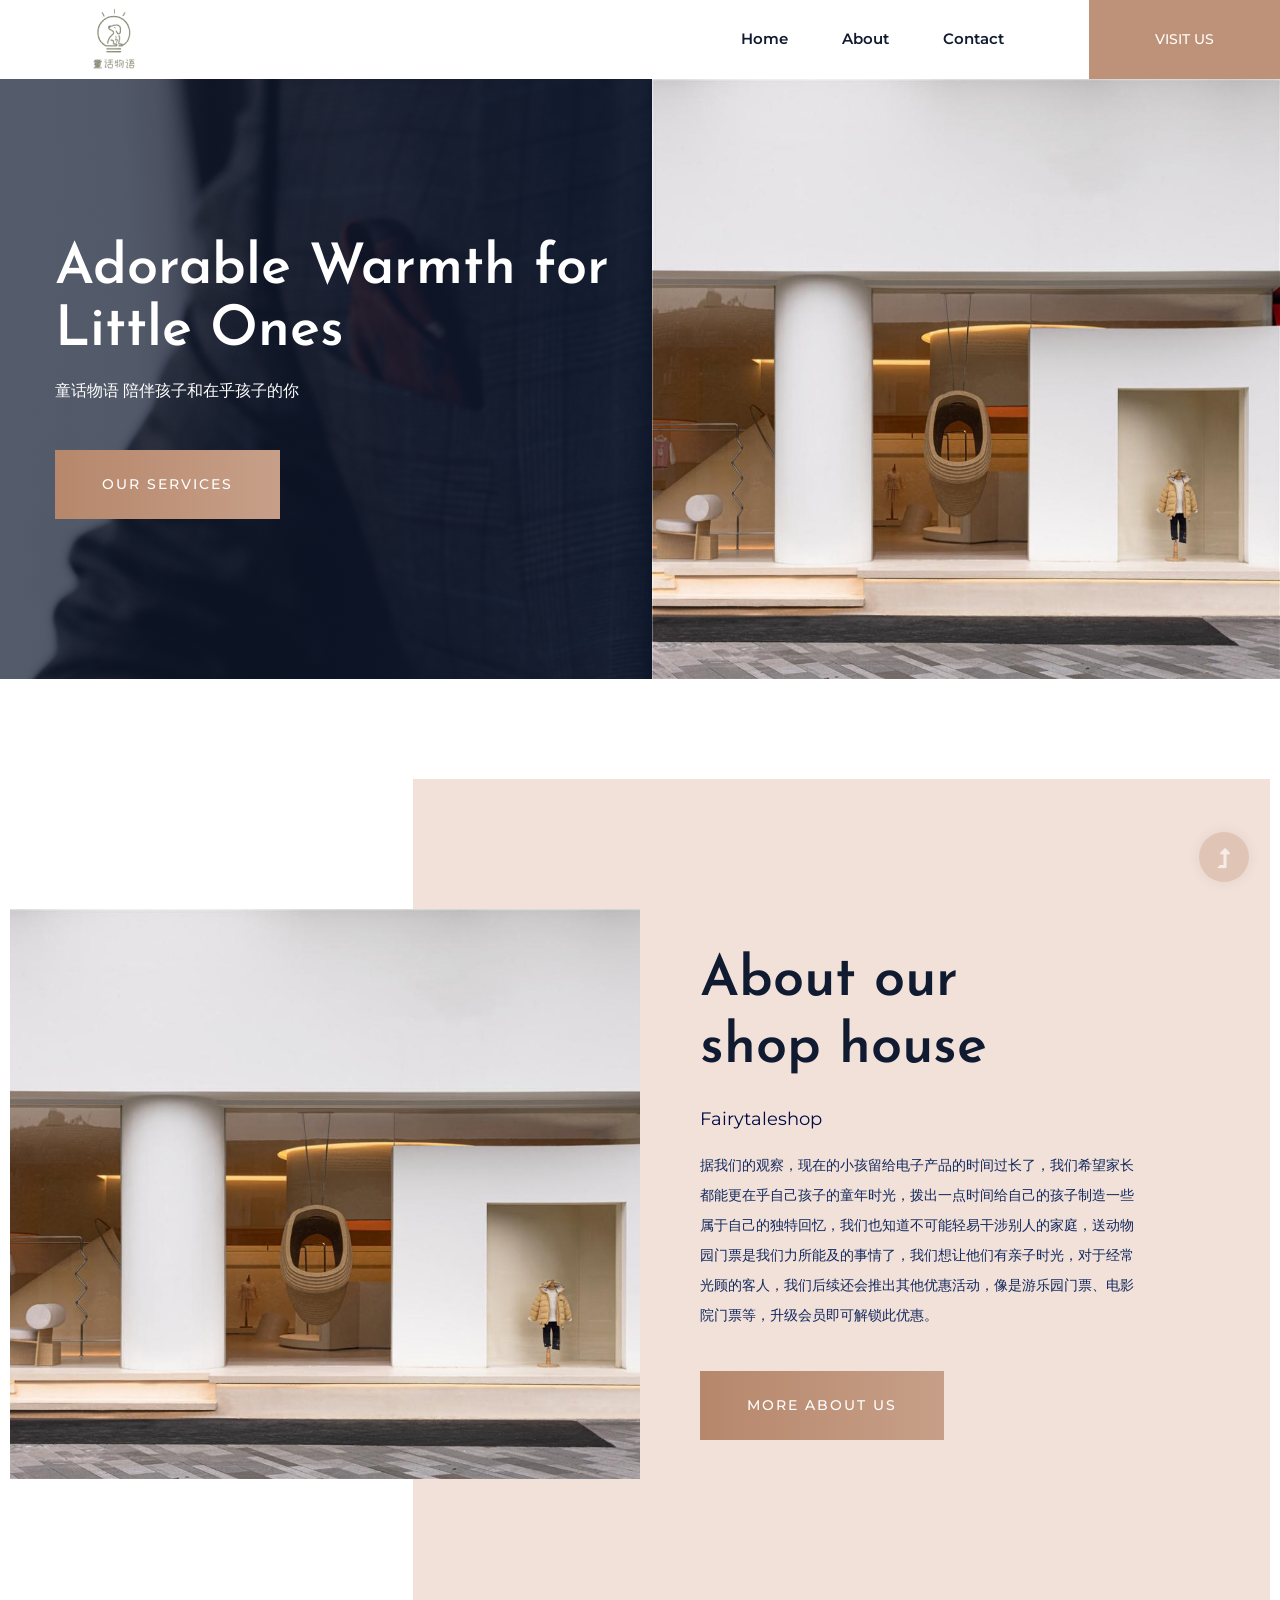
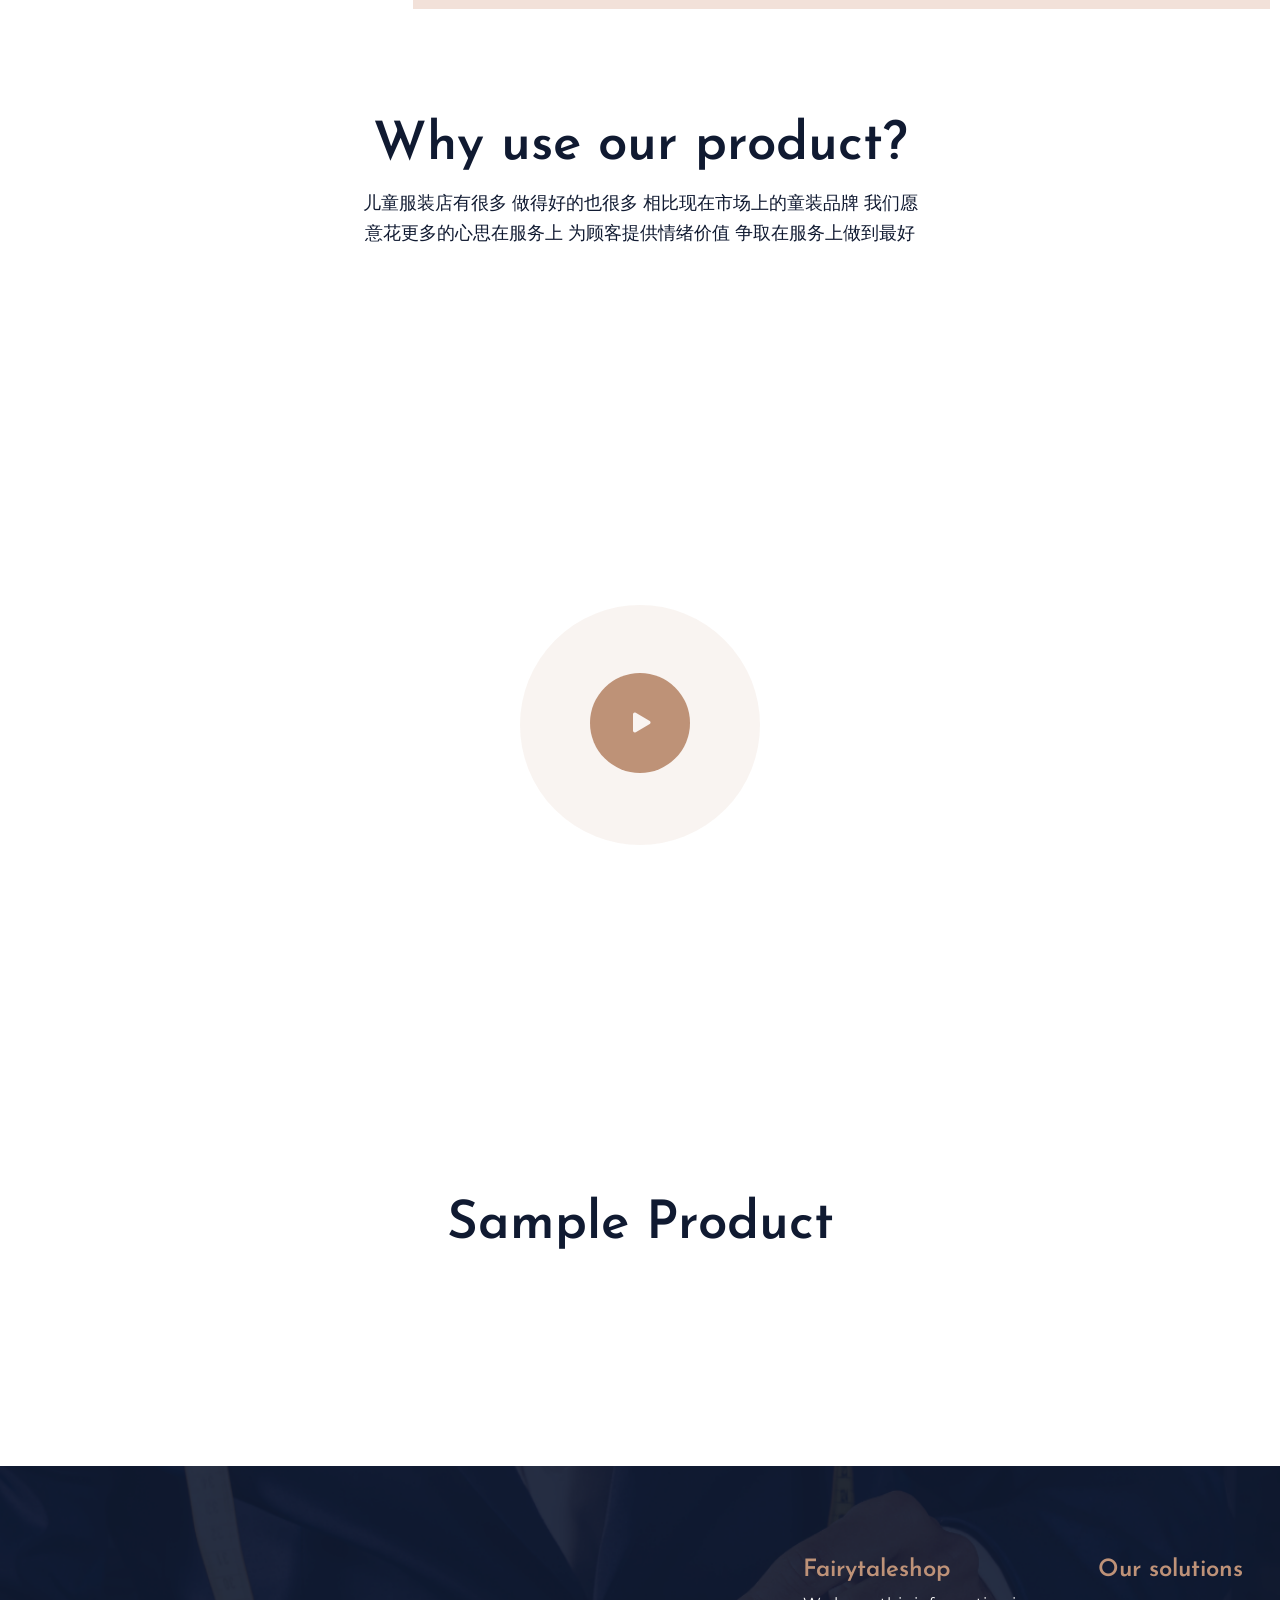
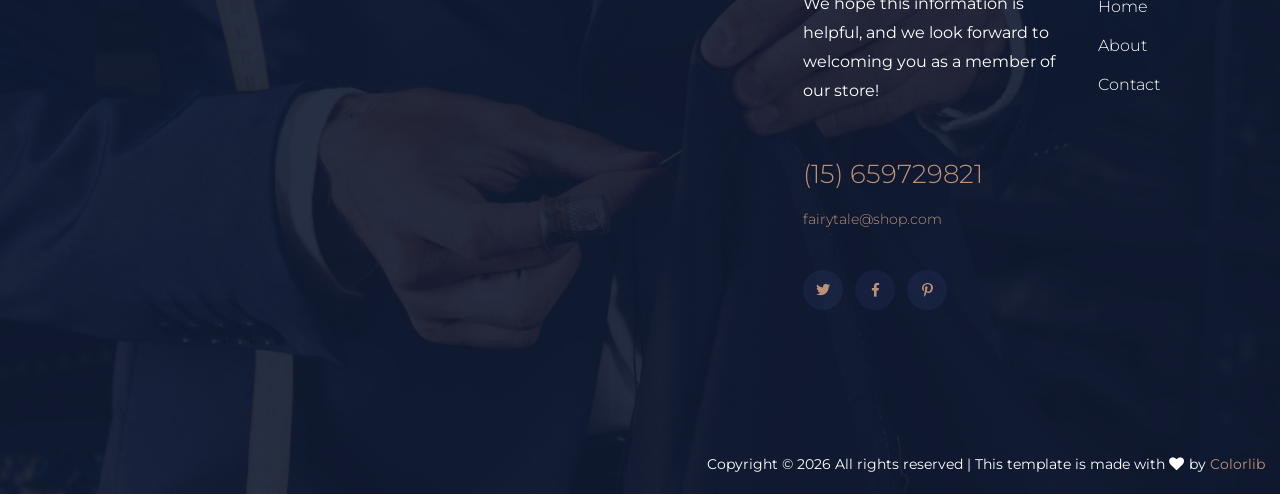
==== commit 7d40a0c8: "Update index.html" ====
--- a/index.html
+++ b/index.html
@@ -451,6 +451,16 @@
     <div id="back-top">
       <a title="Go to Top" href="#"> <i class="fas fa-level-up-alt"></i></a>
     </div>
+    
+<!-- Google tag (gtag.js) -->
+<script async src="https://www.googletagmanager.com/gtag/js?id=G-9P32M57E2E"></script>
+<script>
+  window.dataLayer = window.dataLayer || [];
+  function gtag(){dataLayer.push(arguments);}
+  gtag('js', new Date());
+
+  gtag('config', 'G-9P32M57E2E');
+</script>
 
     <!-- JS here -->
     <script src="./assets/js/vendor/modernizr-3.5.0.min.js"></script>
--- a/assets/css/style.css
+++ b/assets/css/style.css
@@ -2796,7 +2796,7 @@
   }
 }
 .visit-tailor-area .tailor-offers {
-  background-image: url(https://i.imgur.com/Fwp4lOp.png);
+  background-image: url(../img/gallery/ShopPicture.jpeg);
   background-size: 100%;
   background-size: cover;
   background-repeat: no-repeat;
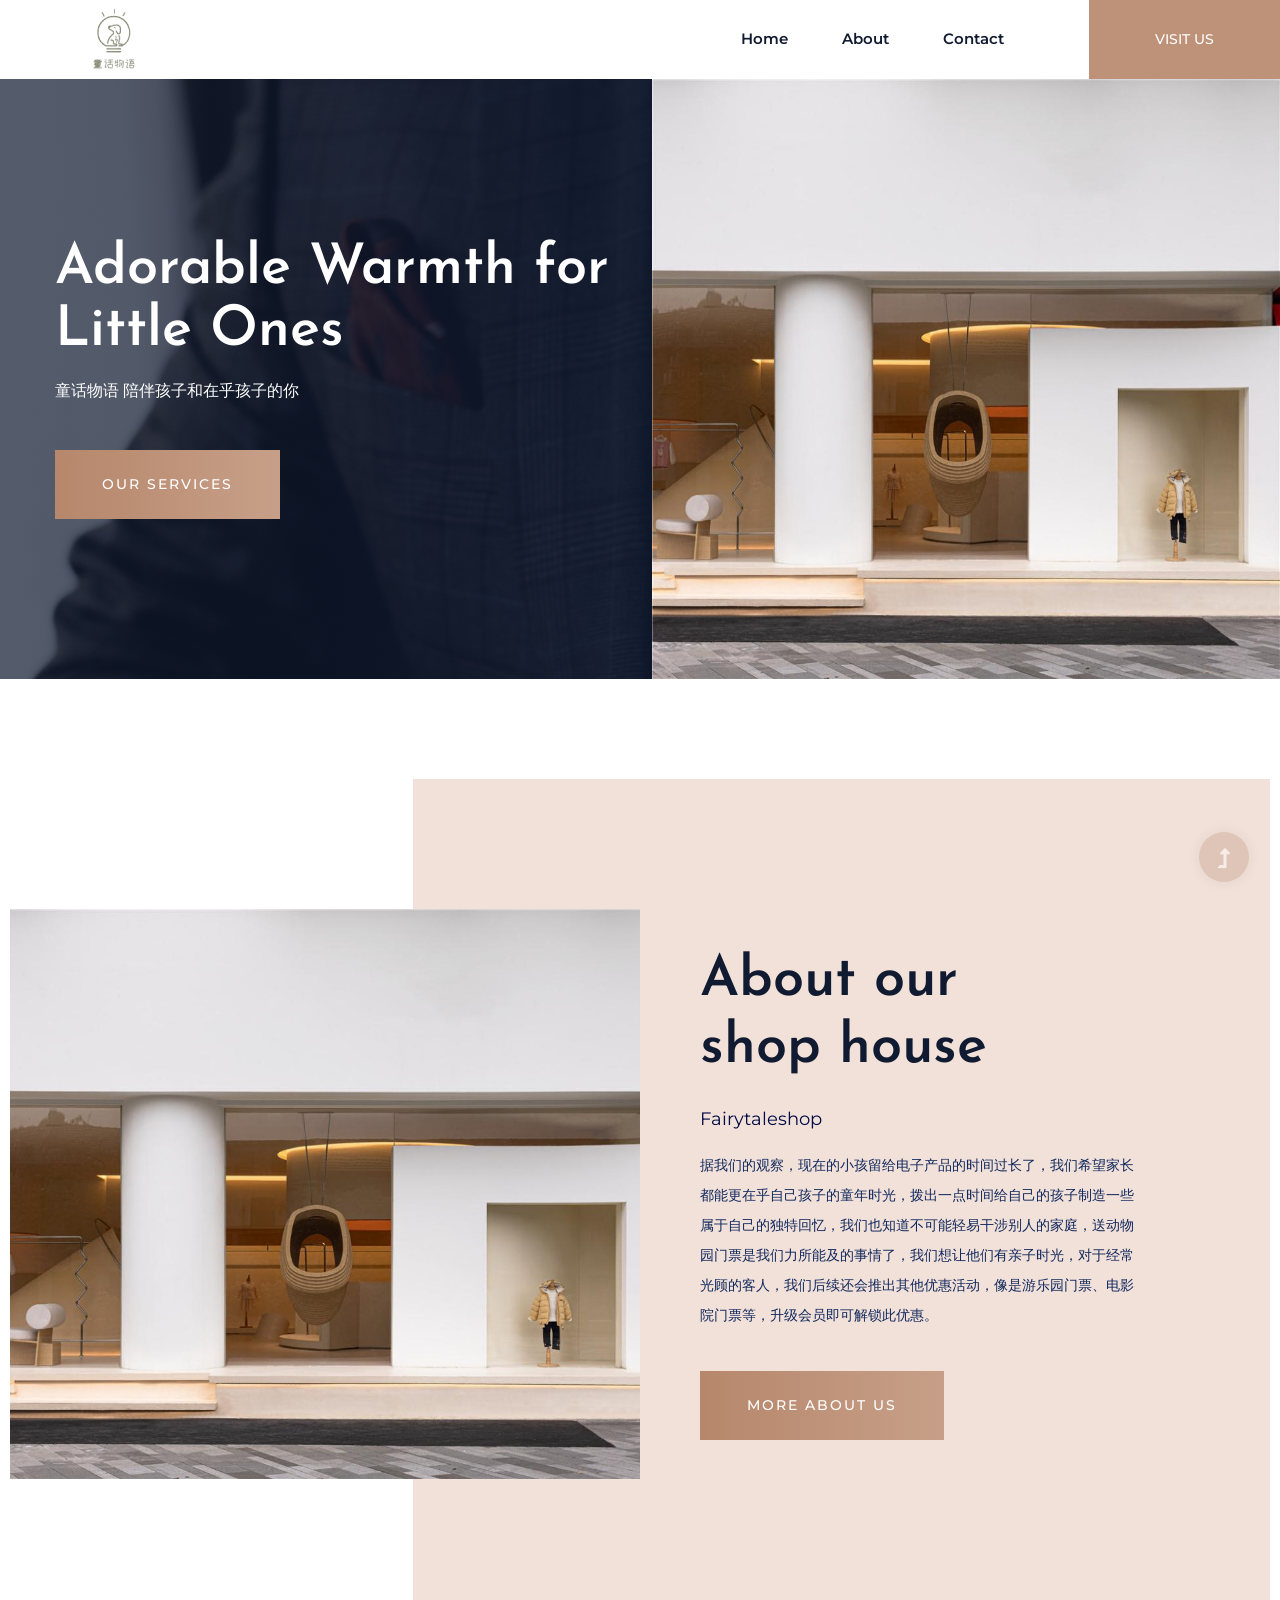
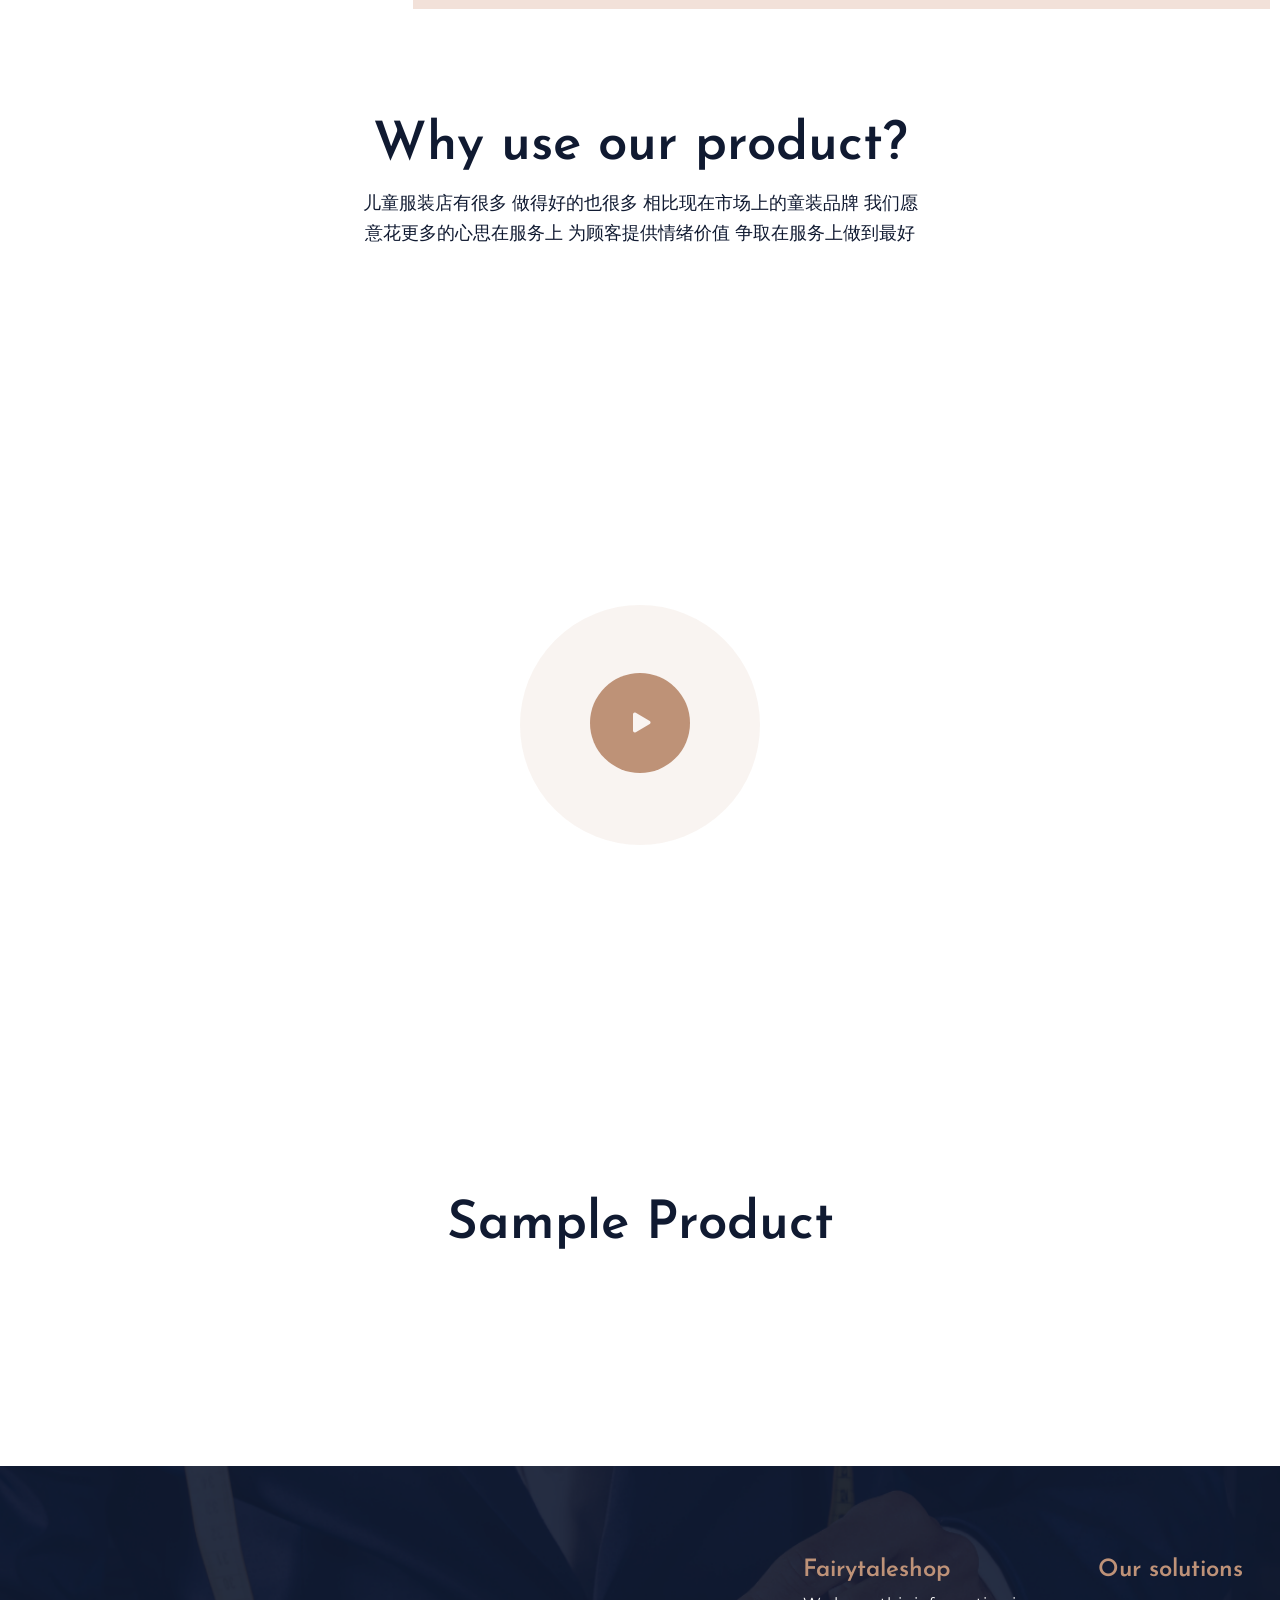
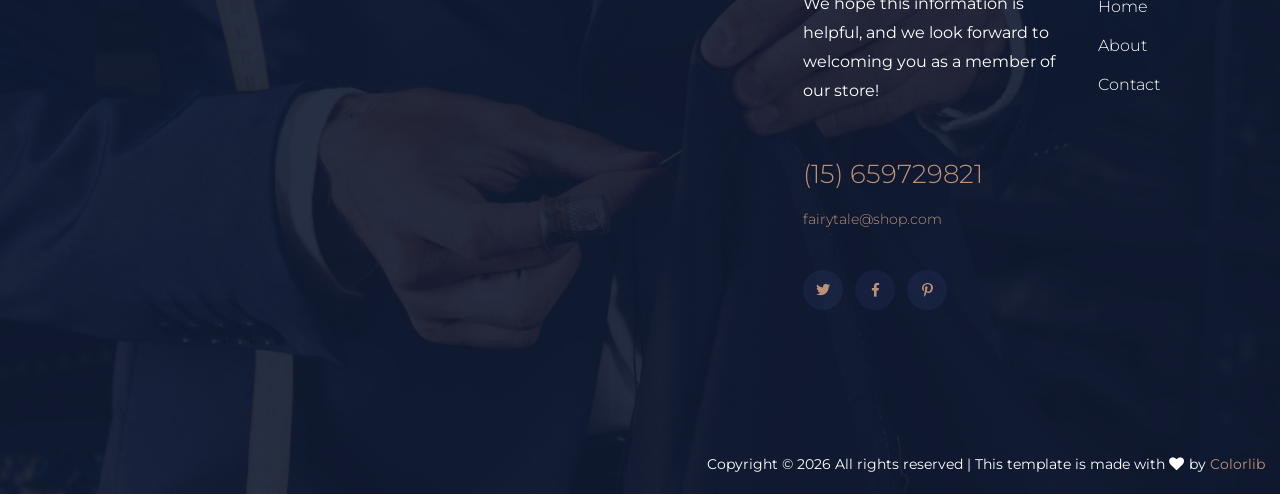
==== commit 85300c59: "Update index.html" ====
--- a/index.html
+++ b/index.html
@@ -4,7 +4,7 @@
     <meta charset="utf-8" />
     <meta http-equiv="x-ua-compatible" content="ie=edge" />
     <title>Fairytaleshop</title>
-    <meta name="description" content="" />
+    <meta name="description" content="Hallo perkenalkan, nama saya Adhitya Eka Permana. Bisa kalian kenal dengan akun sariawan27. Saya adalah seorang web developer. Saya juga mahasiswa Mercu Buana Yogyakarta. Saya Membuat ini bertujuan untuk tugas mata kuliah Technopreneur. Nama dosen mata kuliah Technopreneur saya adalah Imam Suharjo, S.T., M.Eng, MCF. Pada intinya adalah website Fairytaleshop ini dibuat atas permintaan klien saya yang juga merupakan teman dari teman saya yang kuliah di Universitas Gajah Mada UGM." />
     <meta name="viewport" content="width=device-width, initial-scale=1" />
     <link rel="manifest" href="site.webmanifest" />
     <link
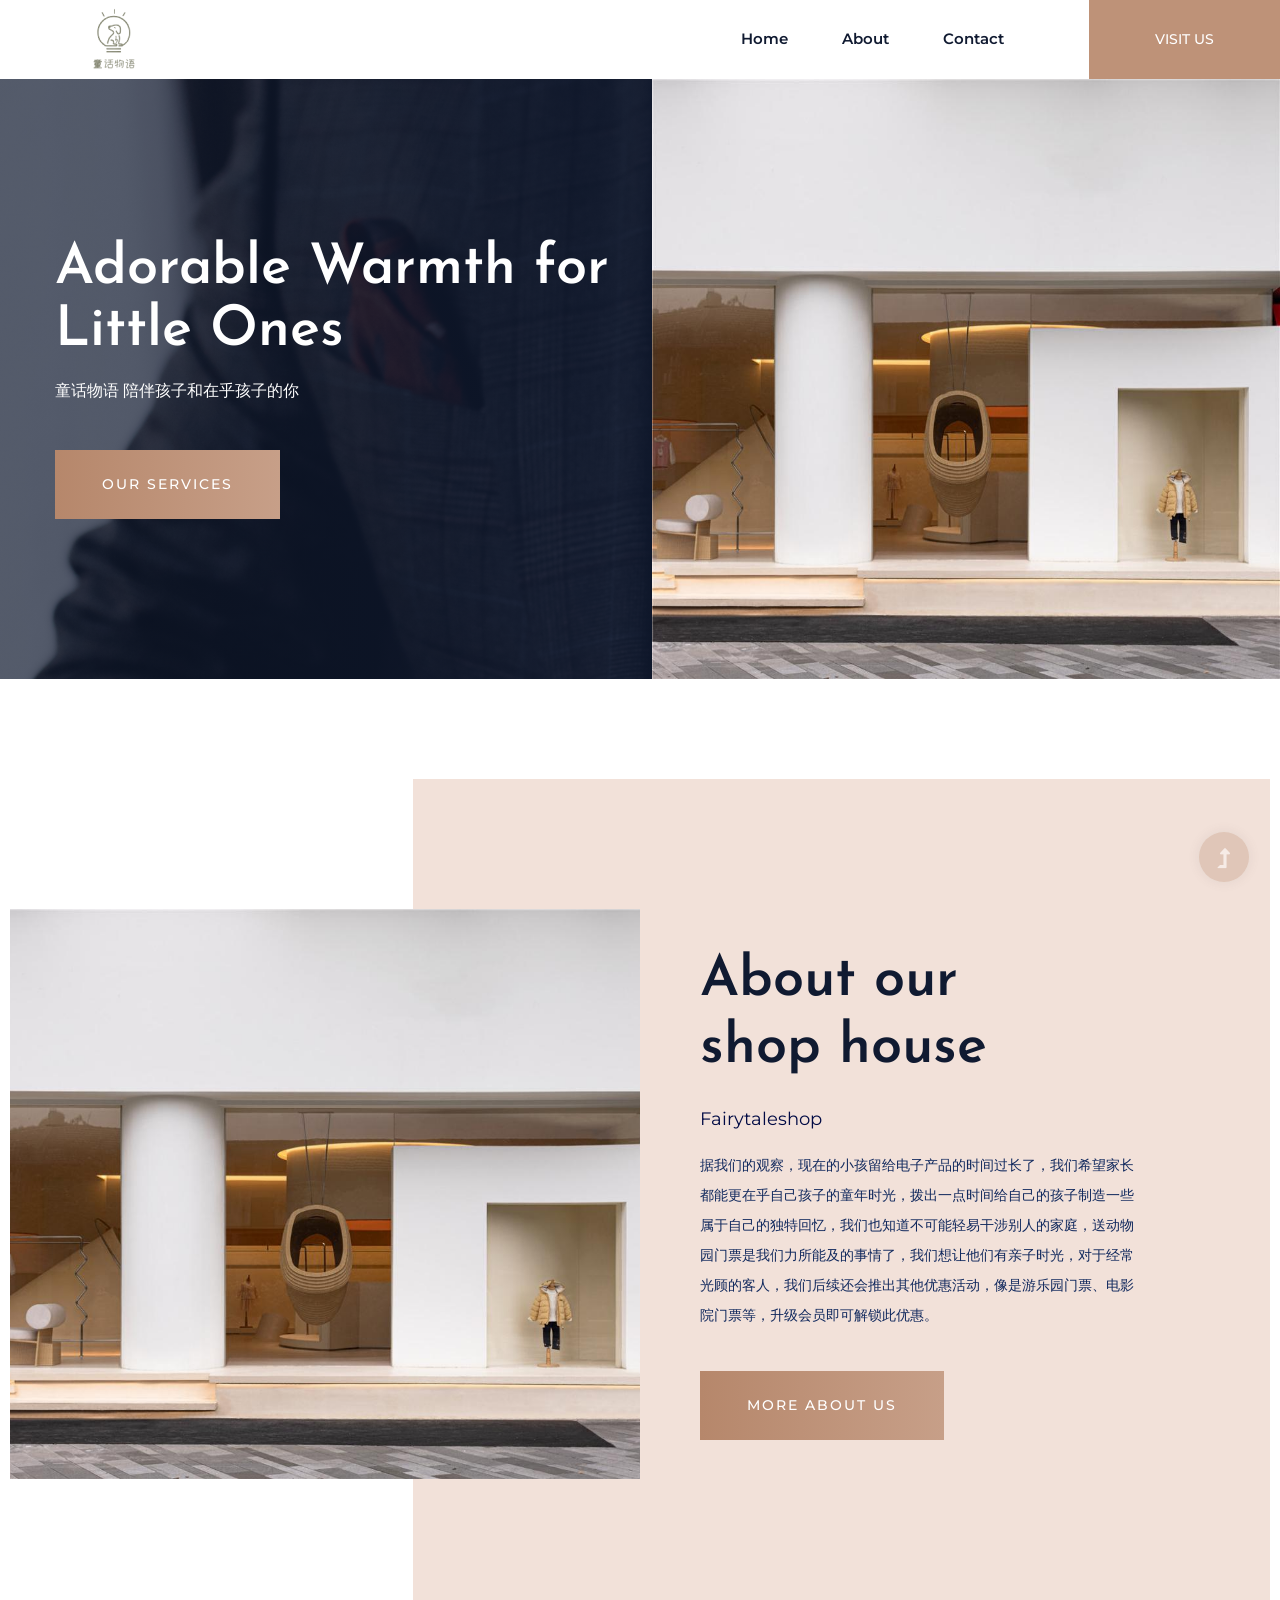
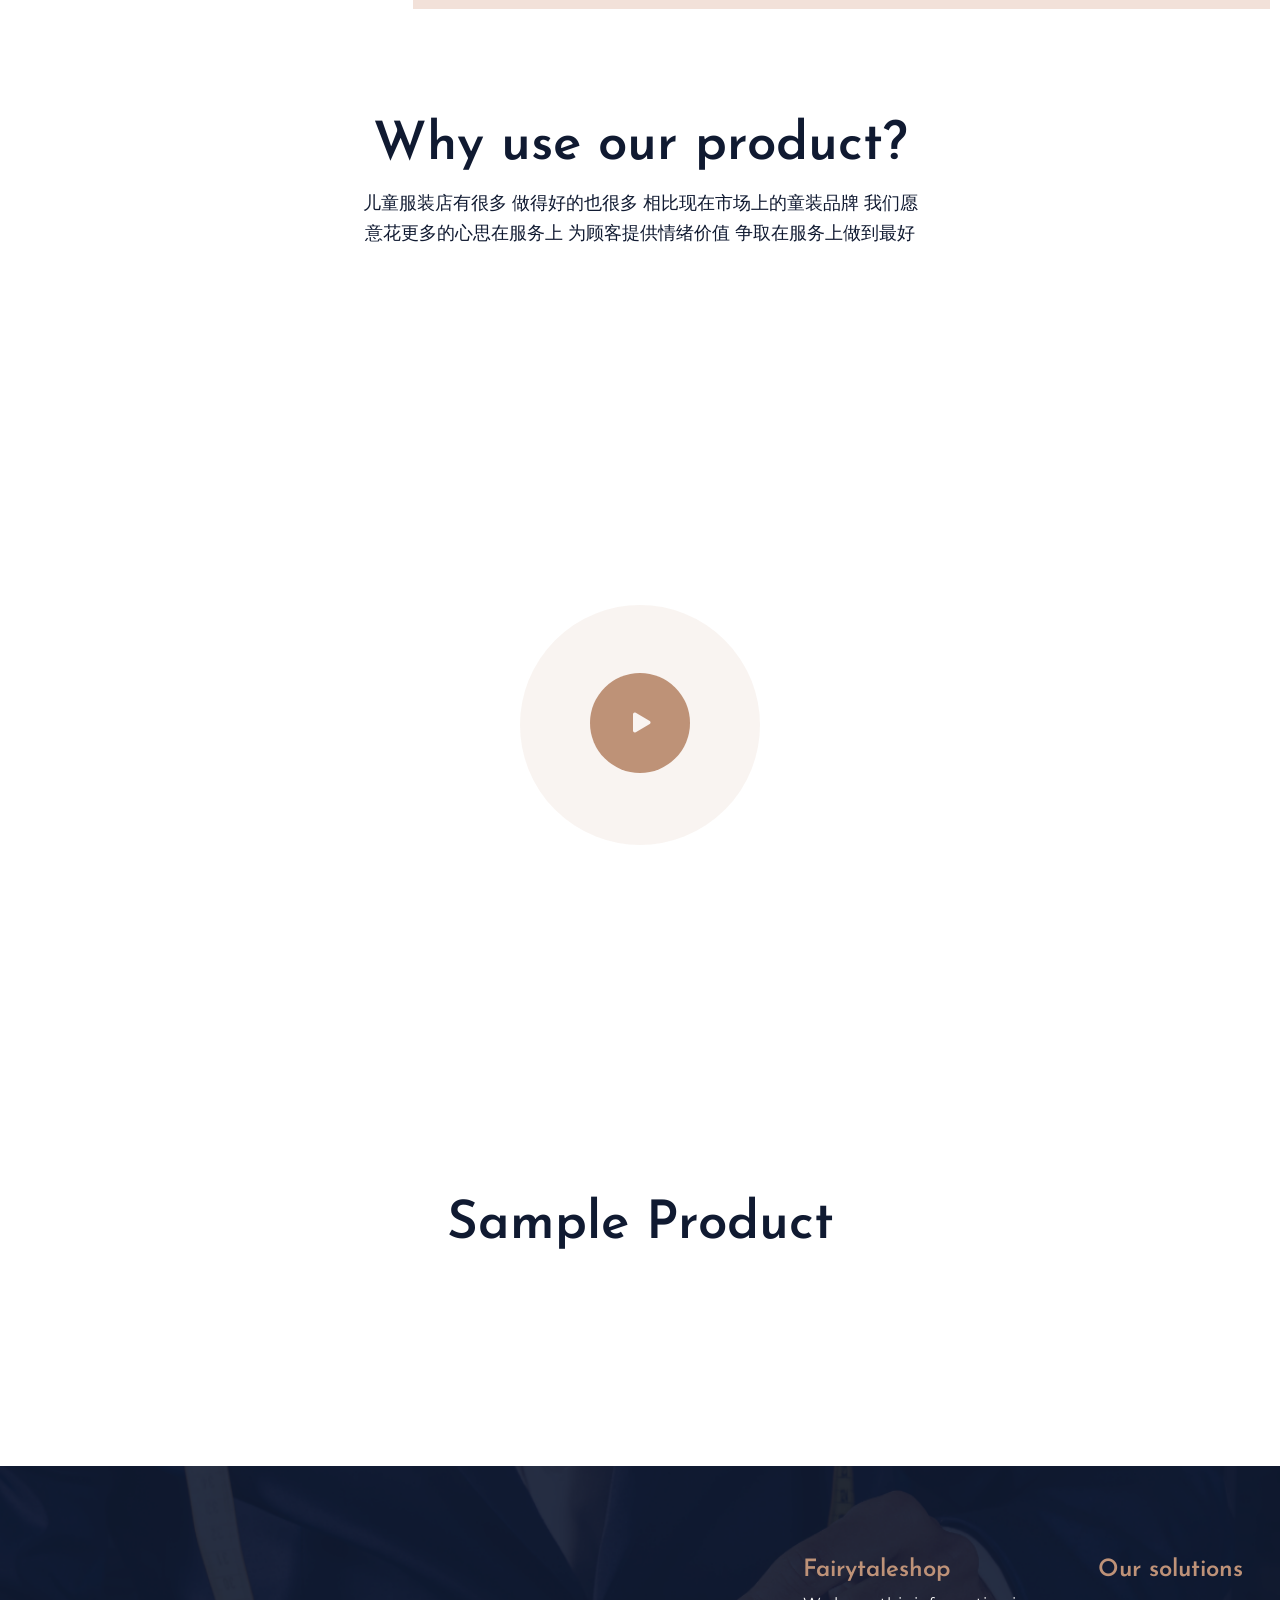
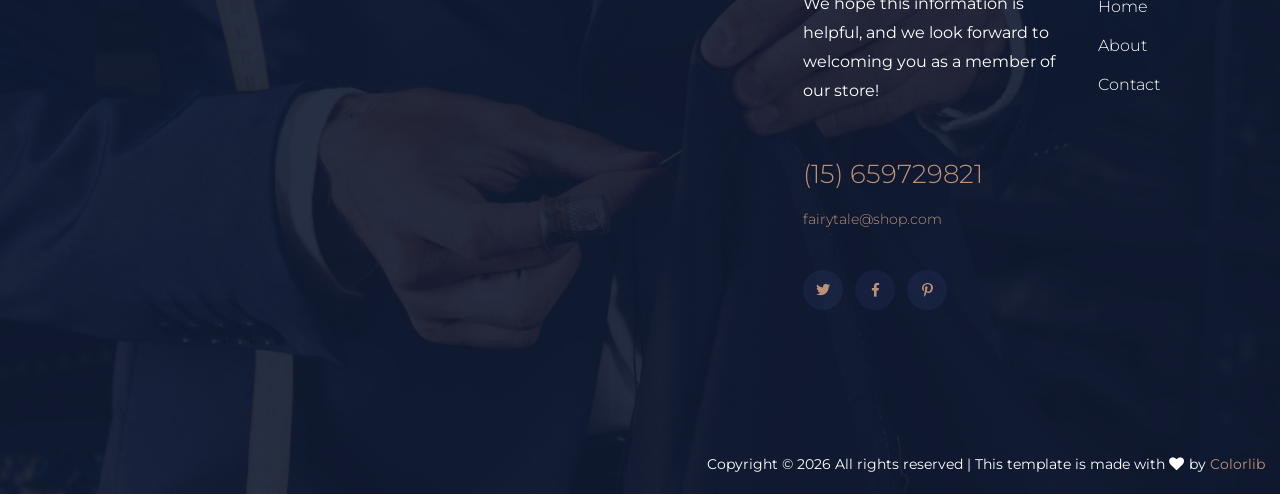
==== commit 4de7017a: "Update index.html" ====
--- a/index.html
+++ b/index.html
@@ -4,7 +4,7 @@
     <meta charset="utf-8" />
     <meta http-equiv="x-ua-compatible" content="ie=edge" />
     <title>Fairytaleshop</title>
-    <meta name="description" content="Hallo perkenalkan, nama saya Adhitya Eka Permana. Bisa kalian kenal dengan akun sariawan27. Saya adalah seorang web developer. Saya juga mahasiswa Mercu Buana Yogyakarta. Saya Membuat ini bertujuan untuk tugas mata kuliah Technopreneur. Nama dosen mata kuliah Technopreneur saya adalah Imam Suharjo, S.T., M.Eng, MCF. Pada intinya adalah website Fairytaleshop ini dibuat atas permintaan klien saya yang juga merupakan teman dari teman saya yang kuliah di Universitas Gajah Mada UGM." />
+    <meta name="description" content="wawikcewokwokwok. Hallo perkenalkan, nama saya Adhitya Eka Permana. Bisa kalian kenal dengan akun sariawan27. Saya adalah seorang web developer. Saya juga mahasiswa Mercu Buana Yogyakarta. Saya Membuat ini bertujuan untuk tugas mata kuliah Technopreneur. Nama dosen mata kuliah Technopreneur saya adalah Imam Suharjo, S.T., M.Eng, MCF. Pada intinya adalah website Fairytaleshop ini dibuat atas permintaan klien saya yang juga merupakan teman dari teman saya yang kuliah di Universitas Gajah Mada UGM." />
     <meta name="viewport" content="width=device-width, initial-scale=1" />
     <link rel="manifest" href="site.webmanifest" />
     <link
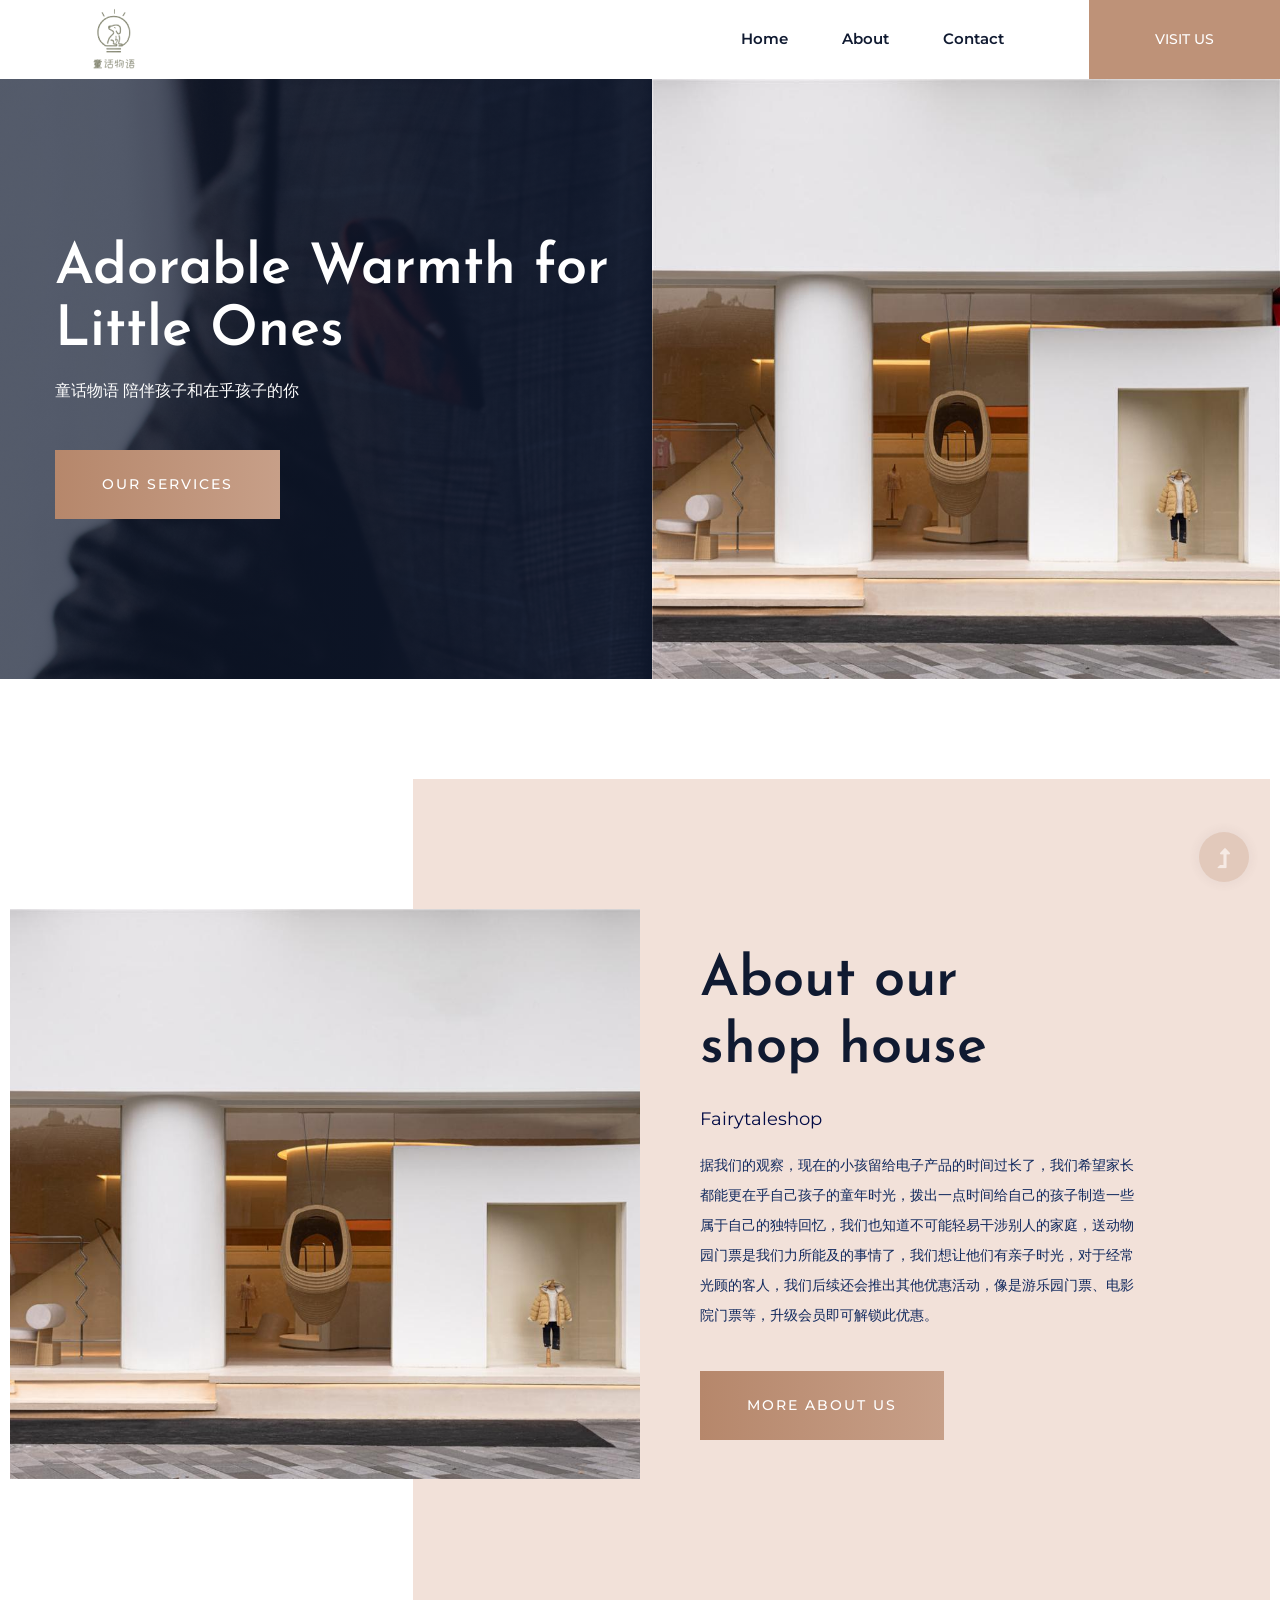
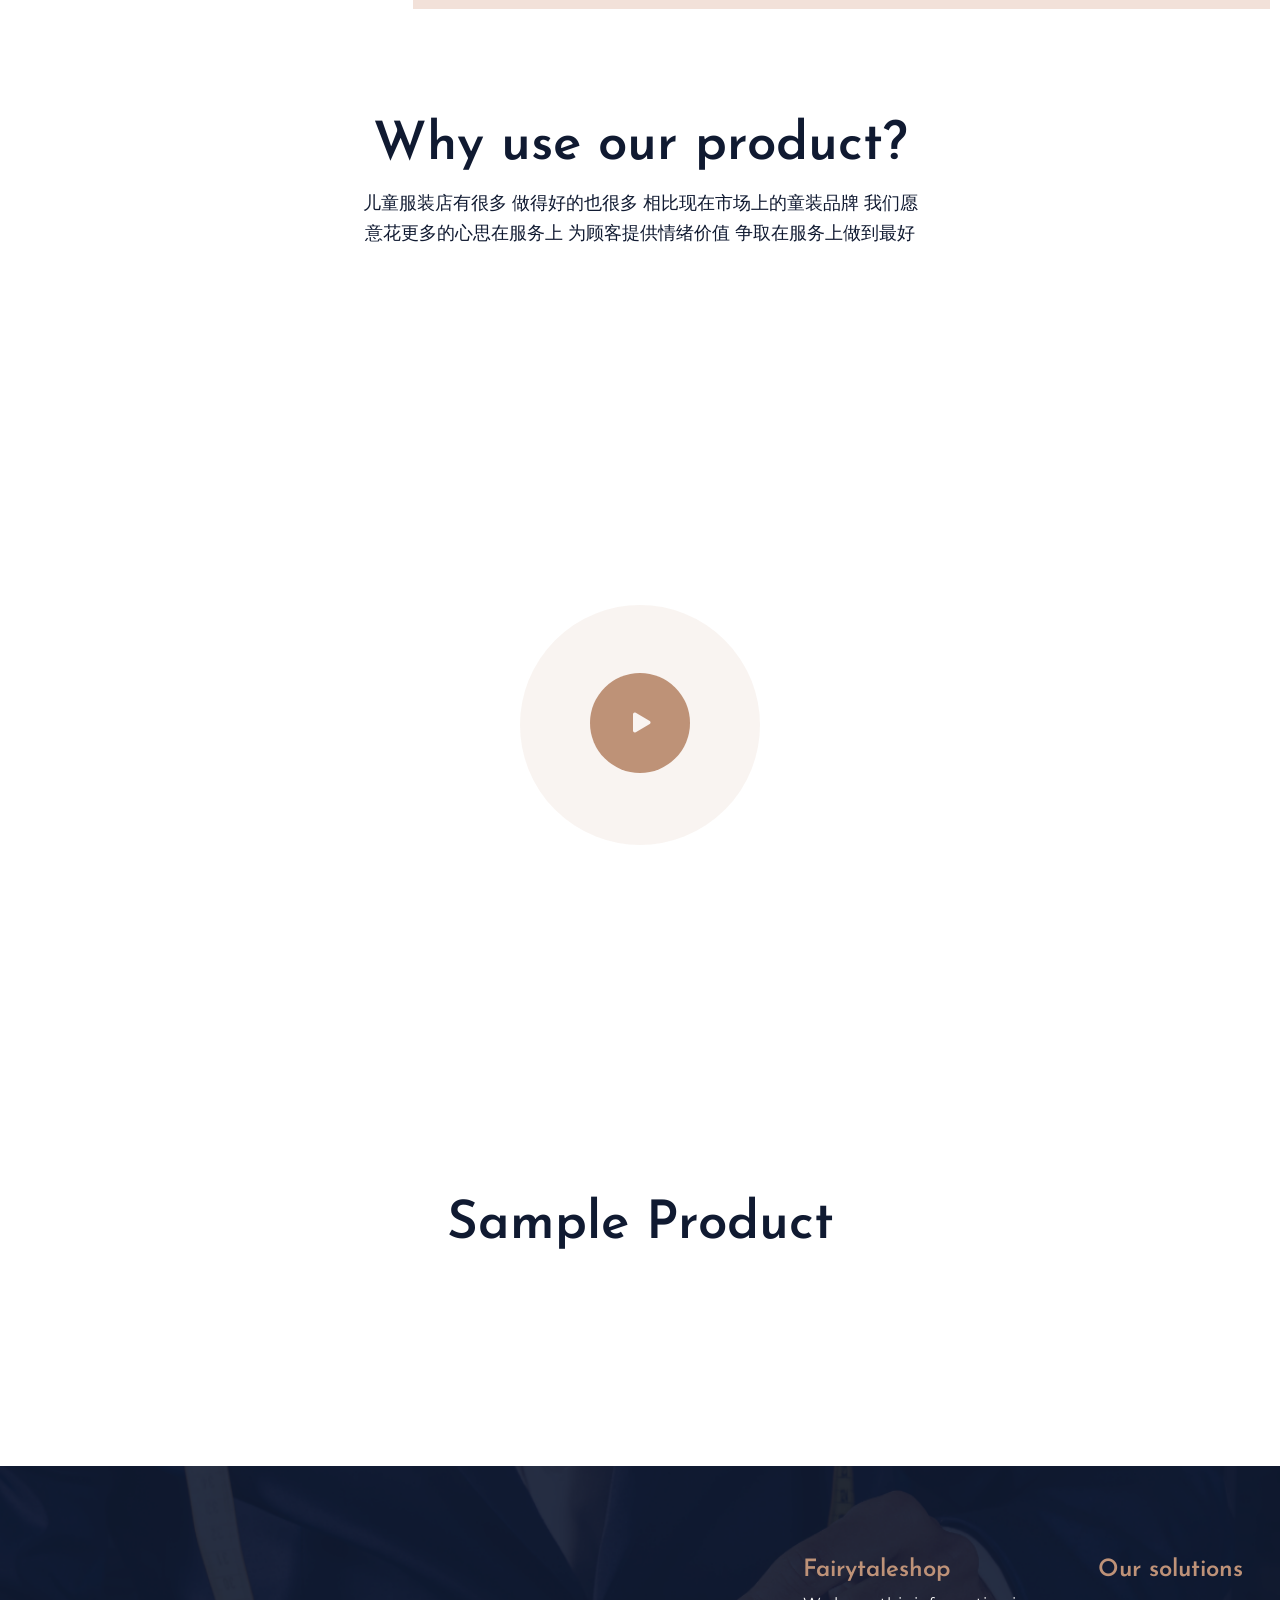
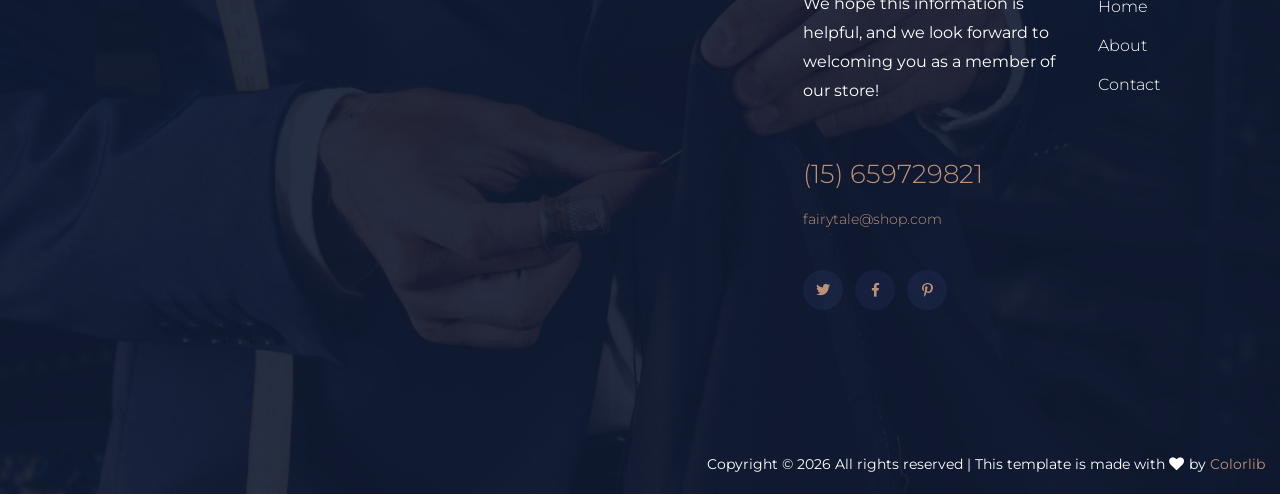
==== commit be3fa2f9: "Update index.html" ====
--- a/index.html
+++ b/index.html
@@ -4,7 +4,7 @@
     <meta charset="utf-8" />
     <meta http-equiv="x-ua-compatible" content="ie=edge" />
     <title>Fairytaleshop</title>
-    <meta name="description" content="wawikcewokwokwok. Hallo perkenalkan, nama saya Adhitya Eka Permana. Bisa kalian kenal dengan akun sariawan27. Saya adalah seorang web developer. Saya juga mahasiswa Mercu Buana Yogyakarta. Saya Membuat ini bertujuan untuk tugas mata kuliah Technopreneur. Nama dosen mata kuliah Technopreneur saya adalah Imam Suharjo, S.T., M.Eng, MCF. Pada intinya adalah website Fairytaleshop ini dibuat atas permintaan klien saya yang juga merupakan teman dari teman saya yang kuliah di Universitas Gajah Mada UGM." />
+    <meta name="description" content="wawikcewokwokwok. Hallo perkenalkan, nama saya Adhitya Eka Permana. Bisa kalian kenal dengan akun sariawan27 github. Saya adalah seorang web developer. Saya juga mahasiswa Mercu Buana Yogyakarta. Saya Membuat ini bertujuan untuk tugas mata kuliah Technopreneur. Nama dosen mata kuliah Technopreneur saya adalah Imam Suharjo, S.T., M.Eng, MCF. Pada intinya adalah website Fairytaleshop ini dibuat atas permintaan klien saya yang juga merupakan teman dari teman saya yang kuliah di Universitas Gajah Mada UGM." />
     <meta name="viewport" content="width=device-width, initial-scale=1" />
     <link rel="manifest" href="site.webmanifest" />
     <link
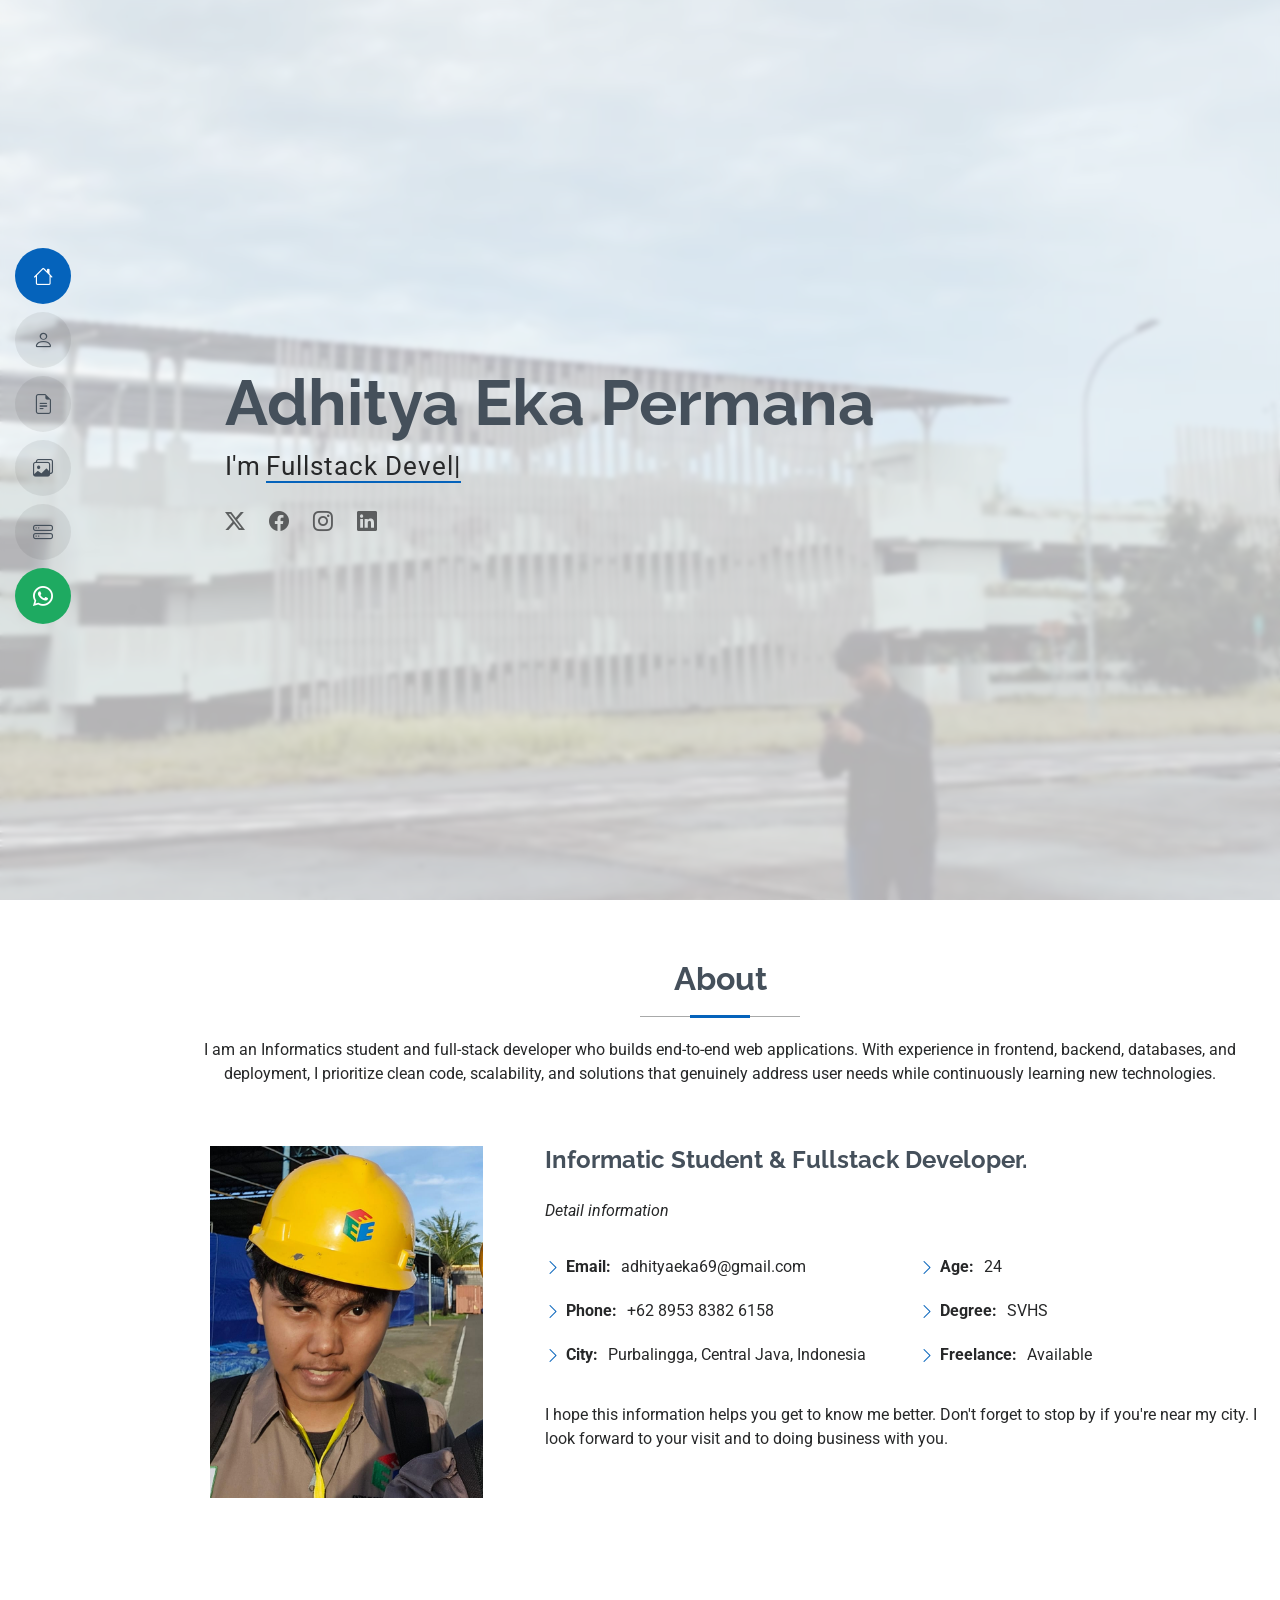
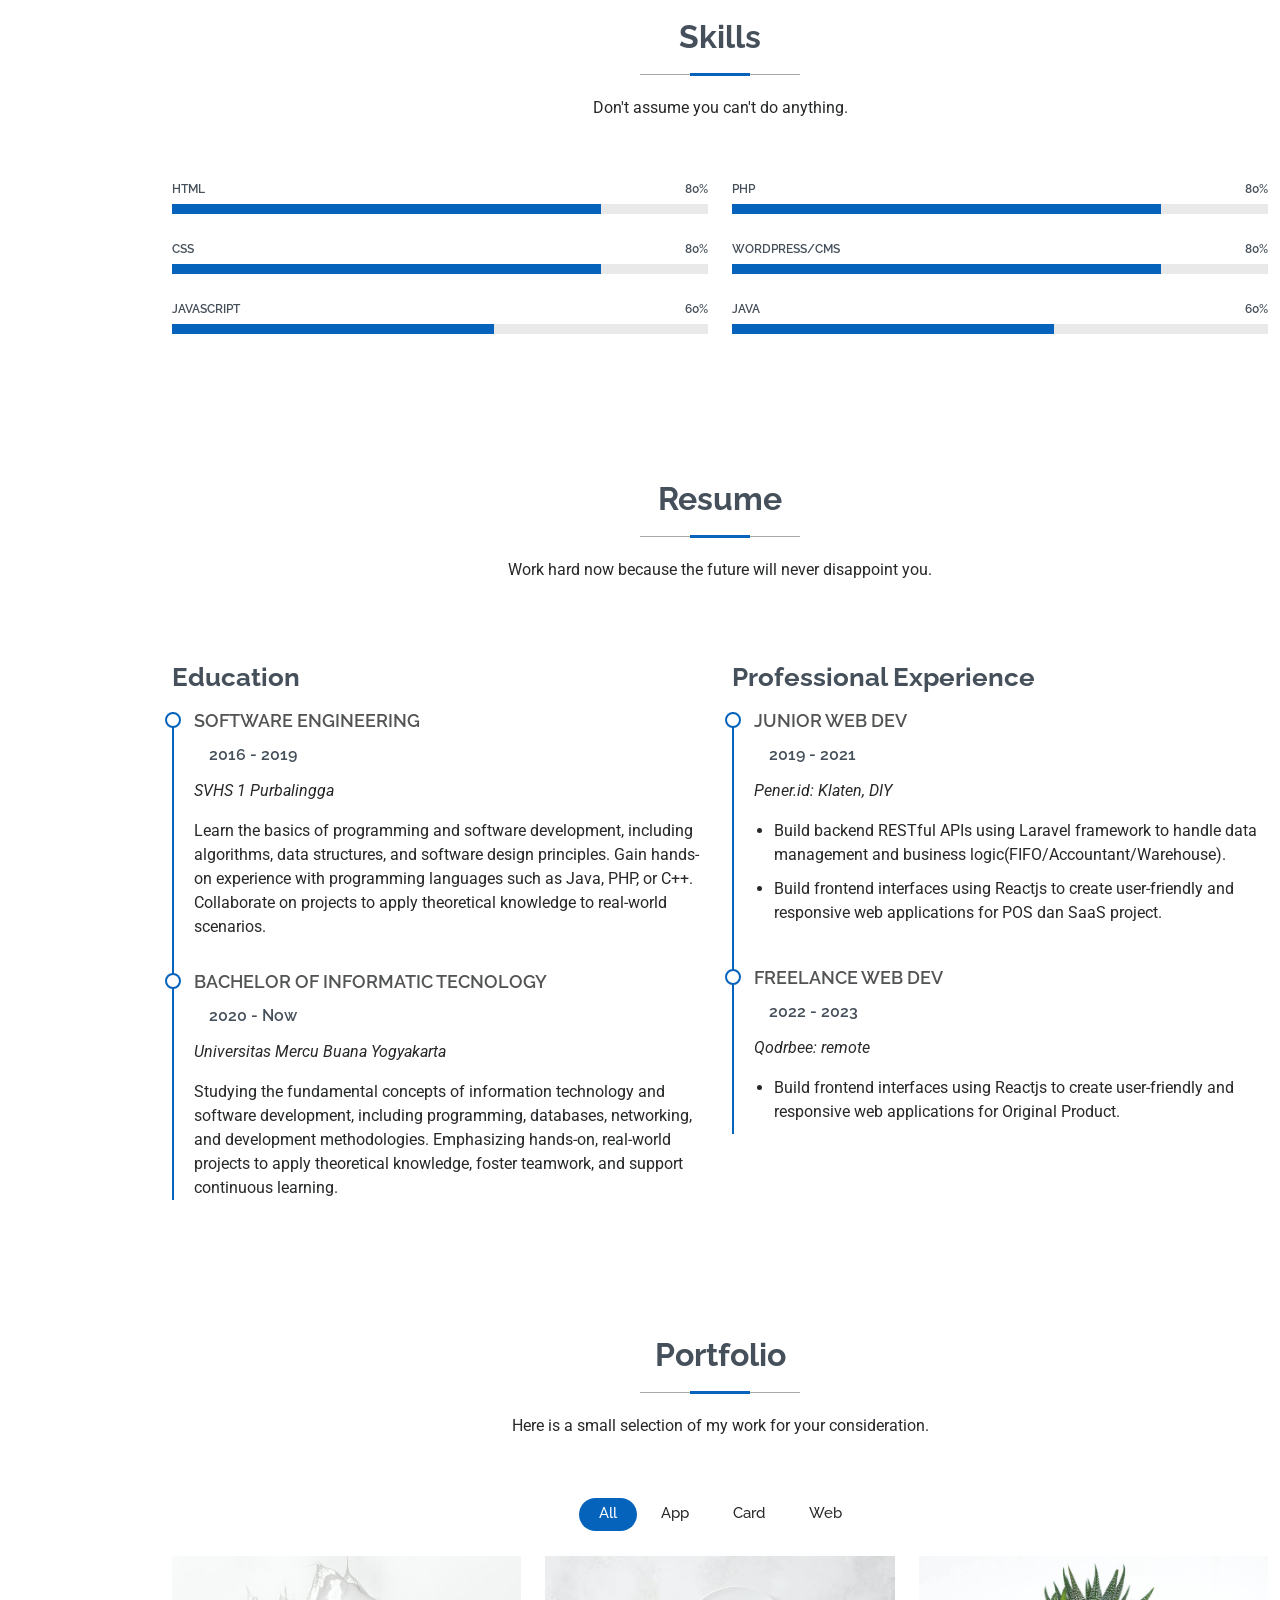
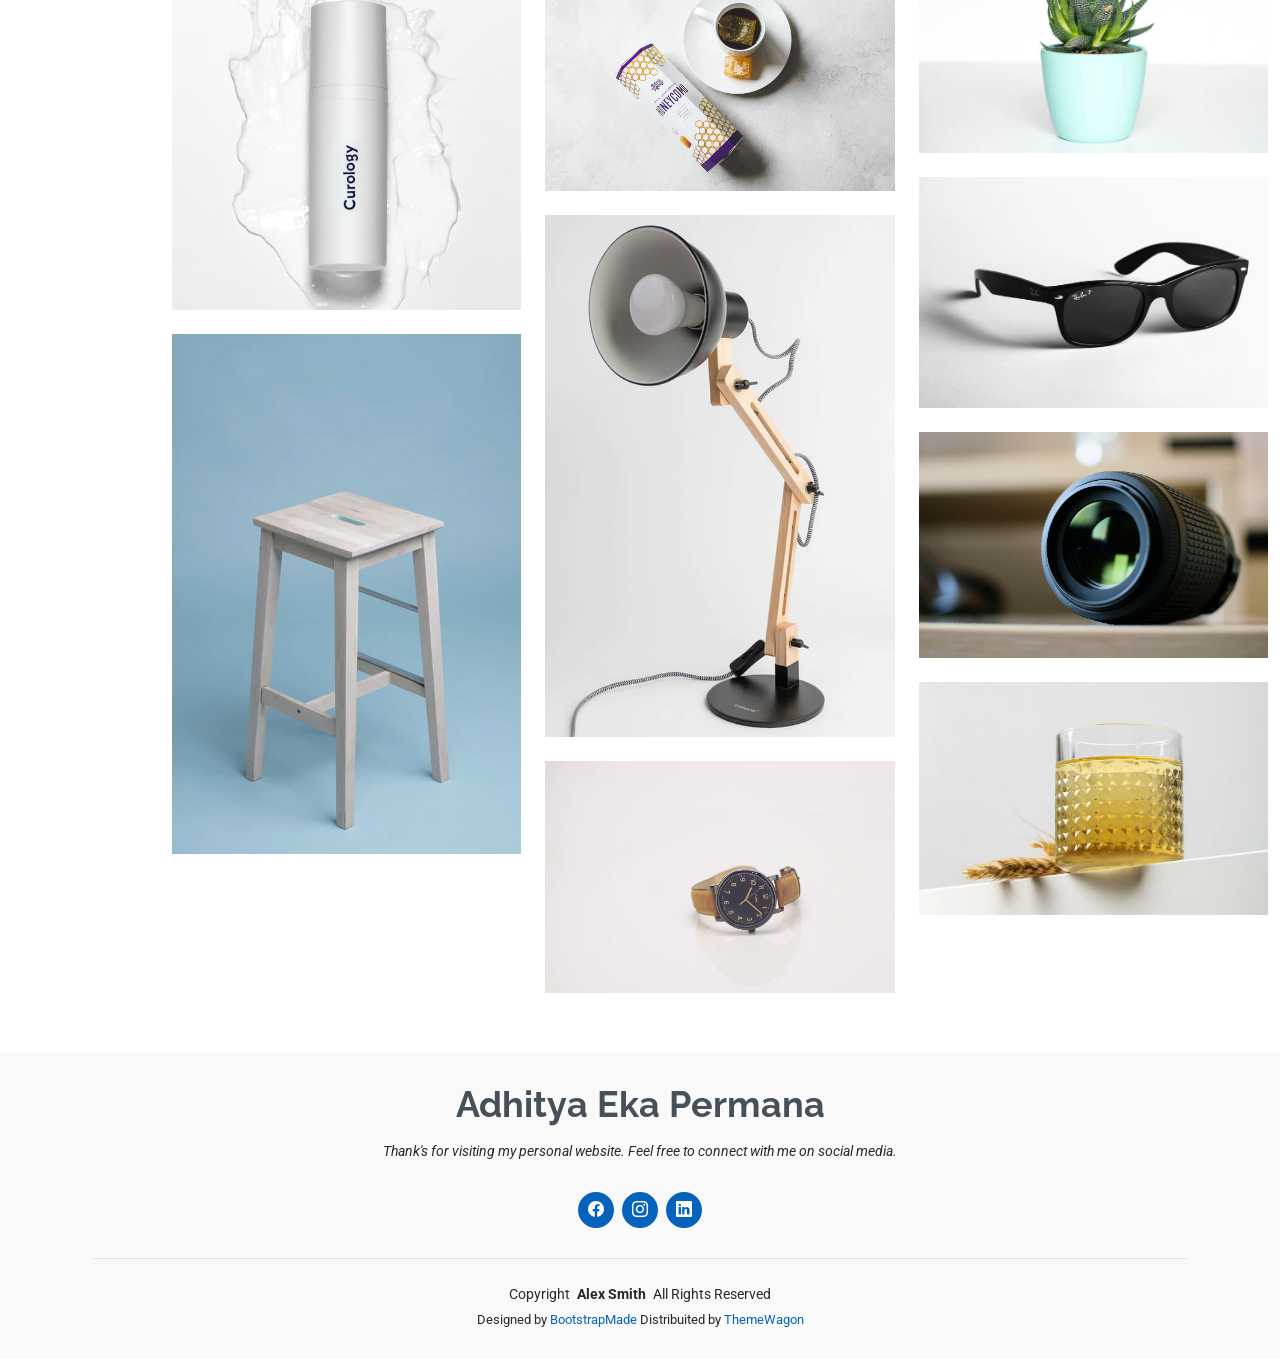
==== commit 95cc158c: "first commit" ====
--- a/index.html
+++ b/index.html
@@ -1,507 +1,748 @@
 <!DOCTYPE html>
-<html class="no-js" lang="zxx">
+<html lang="en">
   <head>
     <meta charset="utf-8" />
-    <meta http-equiv="x-ua-compatible" content="ie=edge" />
-    <title>Fairytaleshop</title>
-    <meta name="description" content="wawikcewokwokwok. Hallo perkenalkan, nama saya Adhitya Eka Permana. Bisa kalian kenal dengan akun sariawan27 github. Saya adalah seorang web developer. Saya juga mahasiswa Mercu Buana Yogyakarta. Saya Membuat ini bertujuan untuk tugas mata kuliah Technopreneur. Nama dosen mata kuliah Technopreneur saya adalah Imam Suharjo, S.T., M.Eng, MCF. Pada intinya adalah website Fairytaleshop ini dibuat atas permintaan klien saya yang juga merupakan teman dari teman saya yang kuliah di Universitas Gajah Mada UGM." />
-    <meta name="viewport" content="width=device-width, initial-scale=1" />
-    <link rel="manifest" href="site.webmanifest" />
+    <meta content="width=device-width, initial-scale=1.0" name="viewport" />
+    <title>Index - MyResume Bootstrap Template</title>
+    <meta content="" name="description" />
+    <meta content="" name="keywords" />
+
+    <!-- Favicons -->
+    <link href="assets/img/favicon.png" rel="icon" />
+    <link href="assets/img/apple-touch-icon.png" rel="apple-touch-icon" />
+
+    <!-- Fonts -->
+    <link href="https://fonts.googleapis.com" rel="preconnect" />
+    <link href="https://fonts.gstatic.com" rel="preconnect" crossorigin />
     <link
-      rel="shortcut icon"
-      type="image/x-icon"
-      href="assets/img/logoApp.ico"
+      href="https://fonts.googleapis.com/css2?family=Roboto:ital,wght@0,100;0,300;0,400;0,500;0,700;0,900;1,100;1,300;1,400;1,500;1,700;1,900&family=Poppins:ital,wght@0,100;0,200;0,300;0,400;0,500;0,600;0,700;0,800;0,900;1,100;1,200;1,300;1,400;1,500;1,600;1,700;1,800;1,900&family=Raleway:ital,wght@0,100;0,200;0,300;0,400;0,500;0,600;0,700;0,800;0,900;1,100;1,200;1,300;1,400;1,500;1,600;1,700;1,800;1,900&display=swap"
+      rel="stylesheet"
     />
 
-    <!-- CSS here -->
-    <link rel="stylesheet" href="assets/css/bootstrap.min.css" />
-    <link rel="stylesheet" href="assets/css/owl.carousel.min.css" />
-    <link rel="stylesheet" href="assets/css/slicknav.css" />
-    <link rel="stylesheet" href="assets/css/flaticon.css" />
-    <link rel="stylesheet" href="assets/css/progressbar_barfiller.css" />
-    <link rel="stylesheet" href="assets/css/gijgo.css" />
-    <link rel="stylesheet" href="assets/css/animate.min.css" />
-    <link rel="stylesheet" href="assets/css/animated-headline.css" />
-    <link rel="stylesheet" href="assets/css/magnific-popup.css" />
-    <link rel="stylesheet" href="assets/css/fontawesome-all.min.css" />
-    <link rel="stylesheet" href="assets/css/themify-icons.css" />
-    <link rel="stylesheet" href="assets/css/slick.css" />
-    <link rel="stylesheet" href="assets/css/nice-select.css" />
-    <link rel="stylesheet" href="assets/css/style.css" />
+    <!-- Vendor CSS Files -->
+    <link
+      href="assets/vendor/bootstrap/css/bootstrap.min.css"
+      rel="stylesheet"
+    />
+    <link
+      href="assets/vendor/bootstrap-icons/bootstrap-icons.css"
+      rel="stylesheet"
+    />
+    <link href="assets/vendor/aos/aos.css" rel="stylesheet" />
+    <link
+      href="assets/vendor/glightbox/css/glightbox.min.css"
+      rel="stylesheet"
+    />
+    <link href="assets/vendor/swiper/swiper-bundle.min.css" rel="stylesheet" />
+
+    <!-- Main CSS File -->
+    <link href="assets/css/main.css" rel="stylesheet" />
+
+    <!-- =======================================================
+  * Template Name: MyResume
+  * Template URL: https://bootstrapmade.com/free-html-bootstrap-template-my-resume/
+  * Updated: Jun 29 2024 with Bootstrap v5.3.3
+  * Author: BootstrapMade.com
+  * License: https://bootstrapmade.com/license/
+  ======================================================== -->
   </head>
-  <body>
-    <!-- ? Preloader Start -->
-    <div id="preloader-active">
-      <div class="preloader d-flex align-items-center justify-content-center">
-        <div class="preloader-inner position-relative">
-          <div class="preloader-circle"></div>
-          <div class="preloader-img pere-text">
-            <img src="assets/img/logo/logoApp.png" alt="" />
-          </div>
-        </div>
-      </div>
-    </div>
-    <!-- Preloader Start-->
-    <header>
-      <!-- Header Start -->
-      <div class="header-area header_area">
-        <div class="main-header">
-          <div class="header-bottom header-sticky">
-            <!-- Logo -->
-            <div class="logo">
-              <a href="index.html"
-                ><img src="assets/img/logo/logoApp.png" alt=""
-              /></a>
-            </div>
-            <div class="header-left d-flex f-right align-items-center">
-              <!-- Main-menu -->
-              <div class="main-menu f-right d-none d-lg-block">
-                <nav>
-                  <ul id="navigation">
-                    <li><a href="index.html">Home</a></li>
-                    <li><a href="about.html">About</a></li>
-                    <li><a href="contact.html">Contact</a></li>
-                  </ul>
-                </nav>
-              </div>
-              <!-- left Btn -->
-              <div class="header-right-btn f-right d-none d-lg-block ml-30">
-                <a href="about.html" class="header-btn">Visit Us</a>
-              </div>
-            </div>
-            <!-- Mobile Menu -->
-            <div class="col-12">
-              <div class="mobile_menu d-block d-lg-none"></div>
+
+  <body class="index-page">
+    <header
+      id="header"
+      class="header d-flex flex-column justify-content-center"
+    >
+      <i class="header-toggle d-xl-none bi bi-list"></i>
+
+      <nav id="navmenu" class="navmenu">
+        <ul>
+          <li>
+            <a href="#hero" class="active"
+              ><i class="bi bi-house navicon"></i><span>Home</span></a
+            >
+          </li>
+          <li>
+            <a href="#about"
+              ><i class="bi bi-person navicon"></i><span>About</span></a
+            >
+          </li>
+          <li>
+            <a href="#resume"
+              ><i class="bi bi-file-earmark-text navicon"></i
+              ><span>Resume</span></a
+            >
+          </li>
+          <li>
+            <a href="#portfolio"
+              ><i class="bi bi-images navicon"></i><span>Portfolio</span></a
+            >
+          </li>
+          <li>
+            <a href="#services"
+              ><i class="bi bi-hdd-stack navicon"></i><span>Services</span></a
+            >
+          </li>
+          <li>
+            <a
+              href="https://api.whatsapp.com/send?phone=628295383826158"
+              target="_blank"
+              style="background-color: #1eaa61; color: white"
+              ><i class="bi bi-whatsapp navicon"></i><span>Chat Me</span></a
+            >
+          </li>
+        </ul>
+      </nav>
+    </header>
+
+    <main class="main">
+      <!-- Hero Section -->
+      <section id="hero" class="hero section light-background">
+        <img src="assets/img/apalah.jpeg" alt="" />
+
+        <div class="container" data-aos="zoom-out">
+          <div class="row justify-content-center">
+            <div class="col-lg-9">
+              <h2>Adhitya Eka Permana</h2>
+              <p>
+                I'm
+                <span
+                  class="typed"
+                  data-typed-items="Fullstack Developer, Freelancer"
+                ></span
+                ><span
+                  class="typed-cursor typed-cursor--blink"
+                  aria-hidden="true"
+                ></span>
+              </p>
+              <div class="social-links">
+                <a href="#"><i class="bi bi-twitter-x"></i></a>
+                <a href="#"><i class="bi bi-facebook"></i></a>
+                <a href="https://www.instagram.com/yaadhit" target="_blank"
+                  ><i class="bi bi-instagram"></i
+                ></a>
+                <a
+                  href="https://www.linkedin.com/in/adhitya-eka-permana-b500b21b9"
+                  target="_blank"
+                  ><i class="bi bi-linkedin"></i
+                ></a>
+              </div>
             </div>
           </div>
         </div>
-      </div>
-      <!-- Header End -->
-    </header>
-    <main>
-      <!--? slider Area Start-->
-      <div class="slider-area position-relative">
-        <div class="slider-active">
-          <!-- Single Slider -->
-          <div
-            class="single-slider position-relative hero-overly slider-height d-flex align-items-center"
-            data-background="assets/img/hero/h1_hero.png"
-            style="padding: 10px"
-          >
-            <div class="container">
+      </section>
+      <!-- /Hero Section -->
+
+      <!-- About Section -->
+      <section id="about" class="about section">
+        <!-- Section Title -->
+        <div class="container section-title" data-aos="fade-up">
+          <h2>About</h2>
+          <p>
+            I am an Informatics student and full-stack developer who builds
+            end-to-end web applications. With experience in frontend, backend,
+            databases, and deployment, I prioritize clean code, scalability, and
+            solutions that genuinely address user needs while continuously
+            learning new technologies.
+          </p>
+        </div>
+        <!-- End Section Title -->
+
+        <div class="container" data-aos="fade-up" data-aos-delay="100">
+          <div class="row gy-4 justify-content-center">
+            <div class="col-lg-4 d-flex justify-content-center">
+              <img src="assets/img/selfie.jpeg" class="img-fluidnya" alt="" />
+            </div>
+            <div class="col-lg-8 content">
+              <h2>Informatic Student &amp; Fullstack Developer.</h2>
+              <p class="fst-italic py-3">Detail information</p>
               <div class="row">
-                <div class="col-xl-6 col-lg-6">
-                  <div class="hero-caption">
-                    <!-- <img
-                      class="rotateme"
-                      src="assets/img/hero/hero-icon.png"
-                      alt=""
-                      data-animation="zoomIn"
-                      data-delay="1s"
-                    /> -->
-                    <h1 data-animation="fadeInLeft" data-delay=".4s">
-                      Adorable Warmth for Little Ones
-                    </h1>
-                    <p data-animation="fadeInLeft" data-delay=".6s">
-                      童话物语 陪伴孩子和在乎孩子的你
-                    </p>
-                    <!-- Hero Btn -->
-                    <a
-                      href="contact.html"
-                      class="btn"
-                      data-animation="fadeInLeft"
-                      data-delay=".8s"
-                      >Our Services</a
-                    >
-                  </div>
-                </div>
-              </div>
-            </div>
-            <!-- Left img -->
-            <div class="hero-img" style="height: 100%">
-              <img
-                src="assets/img/gallery/ShopPicture.jpeg"
-                alt=""
-                data-animation="fadeInRight"
-                data-transition-duration="5s"
-                style="height: 100%"
-              />
+                <div class="col-lg-6">
+                  <ul>
+                    <li>
+                      <i class="bi bi-chevron-right"></i>
+                      <strong>Email:</strong>
+                      <span>adhityaeka69@gmail.com</span>
+                    </li>
+                    <li>
+                      <i class="bi bi-chevron-right"></i>
+                      <strong>Phone:</strong> <span>+62 8953 8382 6158</span>
+                    </li>
+                    <li>
+                      <i class="bi bi-chevron-right"></i>
+                      <strong>City:</strong>
+                      <span>Purbalingga, Central Java, Indonesia</span>
+                    </li>
+                  </ul>
+                </div>
+                <div class="col-lg-6">
+                  <ul>
+                    <li>
+                      <i class="bi bi-chevron-right"></i> <strong>Age:</strong>
+                      <span>24</span>
+                    </li>
+                    <li>
+                      <i class="bi bi-chevron-right"></i>
+                      <strong>Degree:</strong> <span>SVHS</span>
+                    </li>
+                    <li>
+                      <i class="bi bi-chevron-right"></i>
+                      <strong>Freelance:</strong> <span>Available</span>
+                    </li>
+                  </ul>
+                </div>
+              </div>
+              <p class="py-3">
+                I hope this information helps you get to know me better. Don't
+                forget to stop by if you're near my city. I look forward to your
+                visit and to doing business with you.
+              </p>
             </div>
           </div>
-          <!-- Single Slider -->
-          <div
-            class="single-slider position-relative hero-overly slider-height d-flex align-items-center"
-            data-background="assets/img/hero/h1_hero.png"
-          >
-            <div class="container">
-              <div class="row">
-                <div class="col-xl-6">
-                  <div class="hero-caption">
-                    <img
-                      class="rotateme"
-                      src="assets/img/hero/hero-icon.png"
-                      alt=""
-                      data-animation="zoomIn"
-                      data-delay="1s"
-                    />
-                    <h1 data-animation="fadeInLeft" data-delay=".4s">
-                      We make cloths that suit you
-                    </h1>
-                    <p data-animation="fadeInLeft" data-delay=".6s">
-                      TLorem ipsum dolor sit amet, consectetur adipiscing elit.
-                      Suspendisse varius enim in eros elementum tristique. Duis
-                      cursus, mi quis viverra ornare.
-                    </p>
-                    <!-- Hero Btn -->
-                    <a
-                      href="contact.html"
-                      class="btn"
-                      data-animation="fadeInLeft"
-                      data-delay=".8s"
-                      >Our Services</a
-                    >
-                  </div>
-                </div>
-              </div>
+        </div>
+      </section>
+      <!-- /About Section -->
+
+      <!-- Skills Section -->
+      <section id="skills" class="skills section">
+        <!-- Section Title -->
+        <div class="container section-title" data-aos="fade-up">
+          <h2>Skills</h2>
+          <p>Don't assume you can't do anything.</p>
+        </div>
+        <!-- End Section Title -->
+
+        <div class="container" data-aos="fade-up" data-aos-delay="100">
+          <div class="row skills-content skills-animation">
+            <div class="col-lg-6">
+              <div class="progress">
+                <span class="skill"
+                  ><span>HTML</span> <i class="val">80%</i></span
+                >
+                <div class="progress-bar-wrap">
+                  <div
+                    class="progress-bar"
+                    role="progressbar"
+                    aria-valuenow="80"
+                    aria-valuemin="0"
+                    aria-valuemax="100"
+                  ></div>
+                </div>
+              </div>
+              <!-- End Skills Item -->
+
+              <div class="progress">
+                <span class="skill"
+                  ><span>CSS</span> <i class="val">80%</i></span
+                >
+                <div class="progress-bar-wrap">
+                  <div
+                    class="progress-bar"
+                    role="progressbar"
+                    aria-valuenow="80"
+                    aria-valuemin="0"
+                    aria-valuemax="100"
+                  ></div>
+                </div>
+              </div>
+              <!-- End Skills Item -->
+
+              <div class="progress">
+                <span class="skill"
+                  ><span>JavaScript</span> <i class="val">60%</i></span
+                >
+                <div class="progress-bar-wrap">
+                  <div
+                    class="progress-bar"
+                    role="progressbar"
+                    aria-valuenow="60"
+                    aria-valuemin="0"
+                    aria-valuemax="100"
+                  ></div>
+                </div>
+              </div>
+              <!-- End Skills Item -->
             </div>
-            <!-- Left img -->
-            <div class="hero-img">
-              <img
-                src="assets/img/hero/h1_hero1.png"
-                alt=""
-                data-animation="fadeInRight"
-                data-transition-duration="5s"
-              />
+
+            <div class="col-lg-6">
+              <div class="progress">
+                <span class="skill"
+                  ><span>PHP</span> <i class="val">80%</i></span
+                >
+                <div class="progress-bar-wrap">
+                  <div
+                    class="progress-bar"
+                    role="progressbar"
+                    aria-valuenow="80"
+                    aria-valuemin="0"
+                    aria-valuemax="100"
+                  ></div>
+                </div>
+              </div>
+              <!-- End Skills Item -->
+
+              <div class="progress">
+                <span class="skill"
+                  ><span>WordPress/CMS</span> <i class="val">80%</i></span
+                >
+                <div class="progress-bar-wrap">
+                  <div
+                    class="progress-bar"
+                    role="progressbar"
+                    aria-valuenow="80"
+                    aria-valuemin="0"
+                    aria-valuemax="100"
+                  ></div>
+                </div>
+              </div>
+              <!-- End Skills Item -->
+
+              <div class="progress">
+                <span class="skill"
+                  ><span>Java</span> <i class="val">60%</i></span
+                >
+                <div class="progress-bar-wrap">
+                  <div
+                    class="progress-bar"
+                    role="progressbar"
+                    aria-valuenow="60"
+                    aria-valuemin="0"
+                    aria-valuemax="100"
+                  ></div>
+                </div>
+              </div>
+              <!-- End Skills Item -->
             </div>
           </div>
         </div>
-      </div>
-      <!-- slider Area End-->
-      <!--? Clients Offers Start -->
-      <!-- Clients Offers End -->
-      <!--? Visit Our Tailor Start -->
-      <section class="visit-tailor-area fix" style="margin-top: 100px">
-        <!--Right Contents  -->
-        <div class="tailor-offers"></div>
-        <!-- left Contents -->
-        <div class="tailor-details">
-          <h2>About our<br />shop house</h2>
-          <p class="pera-top">Fairytaleshop</p>
-          <p class="pera-bottom">
-            据我们的观察，现在的小孩留给电子产品的时间过长了，我们希望家长都能更在乎自己孩子的童年时光，拨出一点时间给自己的孩子制造一些属于自己的独特回忆，我们也知道不可能轻易干涉别人的家庭，送动物园门票是我们力所能及的事情了，我们想让他们有亲子时光，对于经常光顾的客人，我们后续还会推出其他优惠活动，像是游乐园门票、电影院门票等，升级会员即可解锁此优惠。
-          </p>
-          <a href="about.html" class="btn">More About Us</a>
-        </div>
       </section>
-      <!-- Visit Our Tailor End -->
-      <!--? Services Area Start -->
-      <section class="categories-area section-padding40">
+      <!-- /Skills Section -->
+
+      <!-- Resume Section -->
+      <section id="resume" class="resume section">
+        <!-- Section Title -->
+        <div class="container section-title" data-aos="fade-up">
+          <h2>Resume</h2>
+          <p>Work hard now because the future will never disappoint you.</p>
+        </div>
+        <!-- End Section Title -->
+
         <div class="container">
-          <!-- section Tittle -->
-          <div class="row justify-content-center">
-            <div class="col-xl-6 col-lg-6 col-md-7 col-sm-9">
-              <div class="section-tittle text-center mb-60">
-                <h2>Why use our product?</h2>
+          <div class="row">
+            <div class="col-lg-6" data-aos="fade-up" data-aos-delay="100">
+              <!-- Edn Resume Item -->
+
+              <h3 class="resume-title">Education</h3>
+              <div class="resume-item">
+                <h4>Software Engineering</h4>
+                <h5>2016 - 2019</h5>
+                <p><em>SVHS 1 Purbalingga</em></p>
                 <p>
-                  儿童服装店有很多 做得好的也很多 相比现在市场上的童装品牌
-                  我们愿意花更多的心思在服务上 为顾客提供情绪价值
-                  争取在服务上做到最好
+                  Learn the basics of programming and software development,
+                  including algorithms, data structures, and software design
+                  principles. Gain hands-on experience with programming
+                  languages such as Java, PHP, or C++. Collaborate on projects
+                  to apply theoretical knowledge to real-world scenarios.
                 </p>
               </div>
+              <!-- Edn Resume Item -->
+
+              <div class="resume-item">
+                <h4>Bachelor of Informatic Tecnology</h4>
+                <h5>2020 - Now</h5>
+                <p><em>Universitas Mercu Buana Yogyakarta</em></p>
+                <p>
+                    <p>
+                    Studying the fundamental concepts of information technology and software development, including programming, databases, networking, and development methodologies. Emphasizing hands-on, real-world projects to apply theoretical knowledge, foster teamwork, and support continuous learning.
+                    </p>
+                </p>
+              </div>
+              <!-- Edn Resume Item -->
+            </div>
+
+            <div class="col-lg-6" data-aos="fade-up" data-aos-delay="200">
+              <h3 class="resume-title">Professional Experience</h3>
+              <div class="resume-item">
+                <h4>Junior Web Dev</h4>
+                <h5>2019 - 2021</h5>
+                <p><em>Pener.id: Klaten, DIY </em></p>
+                <ul>
+                  <li>
+                    Build backend RESTful APIs using Laravel framework to handle
+                    data management and business logic(FIFO/Accountant/Warehouse).
+                  </li>
+                  <li>
+                    Build frontend interfaces using Reactjs to create
+                    user-friendly and responsive web applications for POS dan SaaS project.
+                  </li>
+                </ul>
+              </div>
+              <!-- Edn Resume Item -->
+
+              <div class="resume-item">
+                <h4>Freelance Web Dev</h4>
+                <h5>2022 - 2023</h5>
+                <p><em>Qodrbee: remote</em></p>
+                <ul>
+                  <li>
+                    Build frontend interfaces using Reactjs to create
+                    user-friendly and responsive web applications for Original Product.
+                  </li>
+                </ul>
+              </div>
+              <!-- Edn Resume Item -->
             </div>
           </div>
-          <!-- <div class="row">
-            <div class="col-lg-3 col-md-6 col-sm-6">
-              <div
-                class="single-cat mb-50 wow fadeInUp"
-                data-wow-duration="1s"
-                data-wow-delay=".2s"
-              >
-                <div class="cat-icon">
-                  <img src="assets/img/icon/services1.svg" alt="" />
-                </div>
-                <div class="cat-cap">
-                  <h5>Tailor Sweing</h5>
-                  <p>
-                    Lorem ipsum dolor sit amet, consectetur adipiscing elit.
-                    Suspendisse varius enim in eros elementum tristique.
-                  </p>
-                </div>
-              </div>
+        </div>
+      </section>
+      <!-- /Resume Section -->
+
+      <!-- Portfolio Section -->
+      <section id="portfolio" class="portfolio section">
+        <!-- Section Title -->
+        <div class="container section-title" data-aos="fade-up">
+          <h2>Portfolio</h2>
+          <p>Here is a small selection of my work for your consideration.</p>
+        </div>
+        <!-- End Section Title -->
+
+        <div class="container">
+          <div
+            class="isotope-layout"
+            data-default-filter="*"
+            data-layout="masonry"
+            data-sort="original-order"
+          >
+            <ul
+              class="portfolio-filters isotope-filters"
+              data-aos="fade-up"
+              data-aos-delay="100"
+            >
+              <li data-filter="*" class="filter-active">All</li>
+              <li data-filter=".filter-app">App</li>
+              <li data-filter=".filter-product">Card</li>
+              <li data-filter=".filter-branding">Web</li>
+            </ul>
+            <!-- End Portfolio Filters -->
+
+            <div
+              class="row gy-4 isotope-container"
+              data-aos="fade-up"
+              data-aos-delay="200"
+            >
+              <div
+                class="col-lg-4 col-md-6 portfolio-item isotope-item filter-app"
+              >
+                <img
+                  src="assets/img/masonry-portfolio/masonry-portfolio-1.jpg"
+                  class="img-fluid"
+                  alt=""
+                />
+                <div class="portfolio-info">
+                  <h4>App 1</h4>
+                  <p>Lorem ipsum, dolor sit</p>
+                  <a
+                    href="assets/img/masonry-portfolio/masonry-portfolio-1.jpg"
+                    title="App 1"
+                    data-gallery="portfolio-gallery-app"
+                    class="glightbox preview-link"
+                    ><i class="bi bi-zoom-in"></i
+                  ></a>
+                  <a
+                    href="portfolio-details.html"
+                    title="More Details"
+                    class="details-link"
+                    ><i class="bi bi-link-45deg"></i
+                  ></a>
+                </div>
+              </div>
+              <!-- End Portfolio Item -->
+
+              <div
+                class="col-lg-4 col-md-6 portfolio-item isotope-item filter-product"
+              >
+                <img
+                  src="assets/img/masonry-portfolio/masonry-portfolio-2.jpg"
+                  class="img-fluid"
+                  alt=""
+                />
+                <div class="portfolio-info">
+                  <h4>Product 1</h4>
+                  <p>Lorem ipsum, dolor sit</p>
+                  <a
+                    href="assets/img/masonry-portfolio/masonry-portfolio-2.jpg"
+                    title="Product 1"
+                    data-gallery="portfolio-gallery-product"
+                    class="glightbox preview-link"
+                    ><i class="bi bi-zoom-in"></i
+                  ></a>
+                  <a
+                    href="portfolio-details.html"
+                    title="More Details"
+                    class="details-link"
+                    ><i class="bi bi-link-45deg"></i
+                  ></a>
+                </div>
+              </div>
+              <!-- End Portfolio Item -->
+
+              <div
+                class="col-lg-4 col-md-6 portfolio-item isotope-item filter-branding"
+              >
+                <img
+                  src="assets/img/masonry-portfolio/masonry-portfolio-3.jpg"
+                  class="img-fluid"
+                  alt=""
+                />
+                <div class="portfolio-info">
+                  <h4>Branding 1</h4>
+                  <p>Lorem ipsum, dolor sit</p>
+                  <a
+                    href="assets/img/masonry-portfolio/masonry-portfolio-3.jpg"
+                    title="Branding 1"
+                    data-gallery="portfolio-gallery-branding"
+                    class="glightbox preview-link"
+                    ><i class="bi bi-zoom-in"></i
+                  ></a>
+                  <a
+                    href="portfolio-details.html"
+                    title="More Details"
+                    class="details-link"
+                    ><i class="bi bi-link-45deg"></i
+                  ></a>
+                </div>
+              </div>
+              <!-- End Portfolio Item -->
+
+              <div
+                class="col-lg-4 col-md-6 portfolio-item isotope-item filter-app"
+              >
+                <img
+                  src="assets/img/masonry-portfolio/masonry-portfolio-4.jpg"
+                  class="img-fluid"
+                  alt=""
+                />
+                <div class="portfolio-info">
+                  <h4>App 2</h4>
+                  <p>Lorem ipsum, dolor sit</p>
+                  <a
+                    href="assets/img/masonry-portfolio/masonry-portfolio-4.jpg"
+                    title="App 2"
+                    data-gallery="portfolio-gallery-app"
+                    class="glightbox preview-link"
+                    ><i class="bi bi-zoom-in"></i
+                  ></a>
+                  <a
+                    href="portfolio-details.html"
+                    title="More Details"
+                    class="details-link"
+                    ><i class="bi bi-link-45deg"></i
+                  ></a>
+                </div>
+              </div>
+              <!-- End Portfolio Item -->
+
+              <div
+                class="col-lg-4 col-md-6 portfolio-item isotope-item filter-product"
+              >
+                <img
+                  src="assets/img/masonry-portfolio/masonry-portfolio-5.jpg"
+                  class="img-fluid"
+                  alt=""
+                />
+                <div class="portfolio-info">
+                  <h4>Product 2</h4>
+                  <p>Lorem ipsum, dolor sit</p>
+                  <a
+                    href="assets/img/masonry-portfolio/masonry-portfolio-5.jpg"
+                    title="Product 2"
+                    data-gallery="portfolio-gallery-product"
+                    class="glightbox preview-link"
+                    ><i class="bi bi-zoom-in"></i
+                  ></a>
+                  <a
+                    href="portfolio-details.html"
+                    title="More Details"
+                    class="details-link"
+                    ><i class="bi bi-link-45deg"></i
+                  ></a>
+                </div>
+              </div>
+              <!-- End Portfolio Item -->
+
+              <div
+                class="col-lg-4 col-md-6 portfolio-item isotope-item filter-branding"
+              >
+                <img
+                  src="assets/img/masonry-portfolio/masonry-portfolio-6.jpg"
+                  class="img-fluid"
+                  alt=""
+                />
+                <div class="portfolio-info">
+                  <h4>Branding 2</h4>
+                  <p>Lorem ipsum, dolor sit</p>
+                  <a
+                    href="assets/img/masonry-portfolio/masonry-portfolio-6.jpg"
+                    title="Branding 2"
+                    data-gallery="portfolio-gallery-branding"
+                    class="glightbox preview-link"
+                    ><i class="bi bi-zoom-in"></i
+                  ></a>
+                  <a
+                    href="portfolio-details.html"
+                    title="More Details"
+                    class="details-link"
+                    ><i class="bi bi-link-45deg"></i
+                  ></a>
+                </div>
+              </div>
+              <!-- End Portfolio Item -->
+
+              <div
+                class="col-lg-4 col-md-6 portfolio-item isotope-item filter-app"
+              >
+                <img
+                  src="assets/img/masonry-portfolio/masonry-portfolio-7.jpg"
+                  class="img-fluid"
+                  alt=""
+                />
+                <div class="portfolio-info">
+                  <h4>App 3</h4>
+                  <p>Lorem ipsum, dolor sit</p>
+                  <a
+                    href="assets/img/masonry-portfolio/masonry-portfolio-7.jpg"
+                    title="App 3"
+                    data-gallery="portfolio-gallery-app"
+                    class="glightbox preview-link"
+                    ><i class="bi bi-zoom-in"></i
+                  ></a>
+                  <a
+                    href="portfolio-details.html"
+                    title="More Details"
+                    class="details-link"
+                    ><i class="bi bi-link-45deg"></i
+                  ></a>
+                </div>
+              </div>
+              <!-- End Portfolio Item -->
+
+              <div
+                class="col-lg-4 col-md-6 portfolio-item isotope-item filter-product"
+              >
+                <img
+                  src="assets/img/masonry-portfolio/masonry-portfolio-8.jpg"
+                  class="img-fluid"
+                  alt=""
+                />
+                <div class="portfolio-info">
+                  <h4>Product 3</h4>
+                  <p>Lorem ipsum, dolor sit</p>
+                  <a
+                    href="assets/img/masonry-portfolio/masonry-portfolio-8.jpg"
+                    title="Product 3"
+                    data-gallery="portfolio-gallery-product"
+                    class="glightbox preview-link"
+                    ><i class="bi bi-zoom-in"></i
+                  ></a>
+                  <a
+                    href="portfolio-details.html"
+                    title="More Details"
+                    class="details-link"
+                    ><i class="bi bi-link-45deg"></i
+                  ></a>
+                </div>
+              </div>
+              <!-- End Portfolio Item -->
+
+              <div
+                class="col-lg-4 col-md-6 portfolio-item isotope-item filter-branding"
+              >
+                <img
+                  src="assets/img/masonry-portfolio/masonry-portfolio-9.jpg"
+                  class="img-fluid"
+                  alt=""
+                />
+                <div class="portfolio-info">
+                  <h4>Branding 3</h4>
+                  <p>Lorem ipsum, dolor sit</p>
+                  <a
+                    href="assets/img/masonry-portfolio/masonry-portfolio-9.jpg"
+                    title="Branding 2"
+                    data-gallery="portfolio-gallery-branding"
+                    class="glightbox preview-link"
+                    ><i class="bi bi-zoom-in"></i
+                  ></a>
+                  <a
+                    href="portfolio-details.html"
+                    title="More Details"
+                    class="details-link"
+                    ><i class="bi bi-link-45deg"></i
+                  ></a>
+                </div>
+              </div>
+              <!-- End Portfolio Item -->
             </div>
-            <div class="col-lg-3 col-md-6 col-sm-6">
-              <div
-                class="single-cat mb-50 wow fadeInUp"
-                data-wow-duration="1s"
-                data-wow-delay=".2s"
-              >
-                <div class="cat-icon">
-                  <img src="assets/img/icon/services2.svg" alt="" />
-                </div>
-                <div class="cat-cap">
-                  <h5>Tailor Sweing</h5>
-                  <p>
-                    Lorem ipsum dolor sit amet, consectetur adipiscing elit.
-                    Suspendisse varius enim in eros elementum tristique.
-                  </p>
-                </div>
-              </div>
-            </div>
-            <div class="col-lg-3 col-md-6 col-sm-6">
-              <div
-                class="single-cat mb-50 wow fadeInUp"
-                data-wow-duration="1s"
-                data-wow-delay=".4s"
-              >
-                <div class="cat-icon">
-                  <img src="assets/img/icon/services3.svg" alt="" />
-                </div>
-                <div class="cat-cap">
-                  <h5>Tailor Sweing</h5>
-                  <p>
-                    Lorem ipsum dolor sit amet, consectetur adipiscing elit.
-                    Suspendisse varius enim in eros elementum tristique.
-                  </p>
-                </div>
-              </div>
-            </div>
-            <div class="col-lg-3 col-md-6 col-sm-6">
-              <div
-                class="single-cat mb-50 wow fadeInUp"
-                data-wow-duration="1s"
-                data-wow-delay=".5s"
-              >
-                <div class="cat-icon">
-                  <img src="assets/img/icon/services4.svg" alt="" />
-                </div>
-                <div class="cat-cap">
-                  <h5>Tailor Sweing</h5>
-                  <p>
-                    Lorem ipsum dolor sit amet, consectetur adipiscing elit.
-                    Suspendisse varius enim in eros elementum tristique.
-                  </p>
-                </div>
-              </div>
-            </div>
-          </div> -->
+            <!-- End Portfolio Container -->
+          </div>
         </div>
       </section>
-      <!--? Services Area End -->
-      <!--? video_start -->
-      <div
-        class="video-area section-bg2 d-flex align-items-center"
-        data-background="https://i.imgur.com/c2PVnpG.jpg"
-      >
+      <!-- /Portfolio Section -->
+    </main>
+
+    <footer id="footer" class="footer position-relative light-background">
+      <div class="container">
+        <h3 class="sitename">Adhitya Eka Permana</h3>
+        <p>
+          Thank's for visiting my personal website. Feel free to connect with me
+          on social media.
+        </p>
+        <div class="social-links d-flex justify-content-center">
+          <a href=""><i class="bi bi-facebook"></i></a>
+          <a href=""><i class="bi bi-instagram"></i></a>
+          <a href=""><i class="bi bi-linkedin"></i></a>
+        </div>
         <div class="container">
-          <div class="video-wrap position-relative">
-            <!-- Video icon -->
-            <div class="video-icon">
-              <a
-                class="popup-video btn-icon"
-                href="https://www.youtube.com/watch?v=u0flJUJyuwA"
-                ><i class="fas fa-play"></i
-              ></a>
-            </div>
+          <div class="copyright">
+            <span>Copyright</span>
+            <strong class="px-1 sitename">Alex Smith</strong>
+            <span>All Rights Reserved</span>
           </div>
-        </div>
-      </div>
-      <!-- video_end -->
-      <!--? Testimonial Area Start -->
-      <!--? Testimonial Area End -->
-      <!--? instagram-social start -->
-      <section class="instagram-area fix pb-bottom" style="padding-top: 100px">
-        <div class="container">
-          <div class="row justify-content-center">
-            <div class="col-xl-6 col-lg-6 col-md-8 col-sm-10">
-              <div class="section-tittle text-center mb-50">
-                <h2>Sample Product</h2>
-              </div>
-            </div>
+          <div class="credits">
+            <!-- All the links in the footer should remain intact. -->
+            <!-- You can delete the links only if you've purchased the pro version. -->
+            <!-- Licensing information: https://bootstrapmade.com/license/ -->
+            <!-- Purchase the pro version with working PHP/AJAX contact form: [buy-url] -->
+            Designed by
+            <a href="https://bootstrapmade.com/">BootstrapMade</a> Distribuited
+            by <a href="https://themewagon.com">ThemeWagon</a>
           </div>
-          <div class="row">
-            <div class="col-lg-6 col-md-6">
-              <div class="single-instagram mb-30">
-                <img src="https://i.imgur.com/7RCL45K.png" alt="" />
-                <a href="about.html#gallery"><i class="ti-search"></i></a>
-              </div>
-            </div>
-            <div class="col-lg-6 col-md-6">
-              <div class="single-instagram">
-                <img src="https://i.imgur.com/PXyf7ka.png" alt="" />
-                <a href="about.html#gallery"><i class="ti-search"></i></a>
-              </div>
-            </div>
-          </div>
-        </div>
-      </section>
-      <!-- instagram-social End -->
-    </main>
-    <footer>
-      <div
-        class="footer-wrapper section-bg2 pl-100"
-        data-background="assets/img/gallery/footer-bg.png"
-      >
-        <!-- Footer Start-->
-        <div class="footer-area footer-padding">
-          <div class="container">
-            <div class="row justify-content-end">
-              <div class="col-xl-3 col-lg-4 col-md-4 col-sm-6">
-                <div class="single-footer-caption mb-50">
-                  <div class="single-footer-caption mb-30">
-                    <!-- logo -->
-                    <!-- <div class="footer-logo mb-35"> -->
-                    <a href="index.html">
-                      <h4
-                        style="
-                          color: #be9278;
-                          font-size: 24px;
-                          font-weight: 600;
-                        "
-                      >
-                        Fairytaleshop
-                      </h4>
-                      <!-- <img src="assets/img/logo/logoApp.png" alt=""
-                      /> -->
-                    </a>
-                    <!-- </div> -->
-                    <div class="footer-tittle">
-                      <div class="footer-pera">
-                        <p>
-                          We hope this information is helpful, and we look
-                          forward to welcoming you as a member of our store!
-                        </p>
-                      </div>
-                      <ul class="mb-40">
-                        <li class="number">
-                          <a href="#">(15) 659729821</a>
-                        </li>
-                        <li class="number2">
-                          <a href="#">fairytale@shop.com</a>
-                        </li>
-                      </ul>
-                    </div>
-                    <!-- social -->
-                    <div class="footer-social">
-                      <a href="#"><i class="fab fa-twitter"></i></a>
-                      <a href="https://bit.ly/sai4ull"
-                        ><i class="fab fa-facebook-f"></i
-                      ></a>
-                      <a href="#"><i class="fab fa-pinterest-p"></i></a>
-                    </div>
-                  </div>
-                </div>
-              </div>
-              <div class="col-xl-2 col-lg-4 col-md-4 col-sm-6">
-                <div class="single-footer-caption">
-                  <div class="footer-tittle">
-                    <h4 style="margin-bottom: 10px">Our solutions</h4>
-                    <ul>
-                      <li><a href="index.html">Home</a></li>
-                      <li><a href="about.html">About</a></li>
-                      <li><a href="#">Contact</a></li>
-                    </ul>
-                  </div>
-                </div>
-              </div>
-            </div>
-          </div>
-        </div>
-        <!-- footer-bottom area -->
-        <div class="footer-bottom-area">
-          <div class="container">
-            <div class="footer-border">
-              <div class="row align-items-center">
-                <div class="col-xl-12">
-                  <div class="footer-copy-right text-right">
-                    <p>
-                      <!-- Link back to Colorlib can't be removed. Template is licensed under CC BY 3.0. -->
-                      Copyright &copy;
-                      <script>
-                        document.write(new Date().getFullYear())
-                      </script>
-                      All rights reserved | This template is made with
-                      <i class="fa fa-heart" aria-hidden="true"></i> by
-                      <a href="https://colorlib.com" target="_blank"
-                        >Colorlib</a
-                      >
-                      <!-- Link back to Colorlib can't be removed. Template is licensed under CC BY 3.0. -->
-                    </p>
-                  </div>
-                </div>
-              </div>
-            </div>
-          </div>
-        </div>
-        <!-- Footer End-->
-        <!-- Map -->
-        <div class="map-area">
-          <iframe
-            src="https://www.google.com/maps/embed?pb=!1m18!1m12!1m3!1d231605.37402174814!2d118.41886599748258!3d24.90364436288962!2m3!1f0!2f0!3f0!3m2!1i1024!2i768!4f13.1!3m3!1m2!1s0x3414d42b1f3e5715%3A0x4335ae0bb208b109!2sQuanzhou%2C%20Fujian%2C%20Tiongkok!5e0!3m2!1sid!2sid!4v1700621803892!5m2!1sid!2sid"
-            width="100%"
-            height="100%"
-            style="border: 0"
-            allowfullscreen=""
-            loading="lazy"
-            referrerpolicy="no-referrer-when-downgrade"
-          ></iframe>
         </div>
       </div>
     </footer>
-    <!-- Scroll Up -->
-    <div id="back-top">
-      <a title="Go to Top" href="#"> <i class="fas fa-level-up-alt"></i></a>
-    </div>
-    
-<!-- Google tag (gtag.js) -->
-<script async src="https://www.googletagmanager.com/gtag/js?id=G-9P32M57E2E"></script>
-<script>
-  window.dataLayer = window.dataLayer || [];
-  function gtag(){dataLayer.push(arguments);}
-  gtag('js', new Date());
-
-  gtag('config', 'G-9P32M57E2E');
-</script>
-
-    <!-- JS here -->
-    <script src="./assets/js/vendor/modernizr-3.5.0.min.js"></script>
-    <!-- Jquery, Popper, Bootstrap -->
-    <script src="./assets/js/vendor/jquery-1.12.4.min.js"></script>
-    <script src="./assets/js/popper.min.js"></script>
-    <script src="./assets/js/bootstrap.min.js"></script>
-    <!-- Jquery Mobile Menu -->
-    <script src="./assets/js/jquery.slicknav.min.js"></script>
-
-    <!-- Jquery Slick , Owl-Carousel Plugins -->
-    <script src="./assets/js/owl.carousel.min.js"></script>
-    <script src="./assets/js/slick.min.js"></script>
-    <!-- One Page, Animated-HeadLin -->
-    <script src="./assets/js/wow.min.js"></script>
-    <script src="./assets/js/animated.headline.js"></script>
-    <script src="./assets/js/jquery.magnific-popup.js"></script>
-
-    <!-- Date Picker -->
-    <script src="./assets/js/gijgo.min.js"></script>
-    <!-- Nice-select, sticky -->
-    <script src="./assets/js/jquery.nice-select.min.js"></script>
-    <script src="./assets/js/jquery.sticky.js"></script>
-    <!-- Progress -->
-    <script src="./assets/js/jquery.barfiller.js"></script>
-
-    <!-- counter , waypoint,Hover Direction -->
-    <script src="./assets/js/jquery.counterup.min.js"></script>
-    <script src="./assets/js/waypoints.min.js"></script>
-    <script src="./assets/js/jquery.countdown.min.js"></script>
-    <script src="./assets/js/hover-direction-snake.min.js"></script>
-
-    <!-- contact js -->
-    <script src="./assets/js/contact.js"></script>
-    <script src="./assets/js/jquery.form.js"></script>
-    <script src="./assets/js/jquery.validate.min.js"></script>
-    <script src="./assets/js/mail-script.js"></script>
-    <script src="./assets/js/jquery.ajaxchimp.min.js"></script>
-
-    <!-- Jquery Plugins, main Jquery -->
-    <script src="./assets/js/plugins.js"></script>
-    <script src="./assets/js/main.js"></script>
+
+    <!-- Scroll Top -->
+    <a
+      href="#"
+      id="scroll-top"
+      class="scroll-top d-flex align-items-center justify-content-center"
+      ><i class="bi bi-arrow-up-short"></i
+    ></a>
+
+    <!-- Preloader -->
+    <div id="preloader"></div>
+
+    <!-- Vendor JS Files -->
+    <script src="assets/vendor/bootstrap/js/bootstrap.bundle.min.js"></script>
+    <script src="assets/vendor/php-email-form/validate.js"></script>
+    <script src="assets/vendor/aos/aos.js"></script>
+    <script src="assets/vendor/typed.js/typed.umd.js"></script>
+    <script src="assets/vendor/purecounter/purecounter_vanilla.js"></script>
+    <script src="assets/vendor/waypoints/noframework.waypoints.js"></script>
+    <script src="assets/vendor/glightbox/js/glightbox.min.js"></script>
+    <script src="assets/vendor/imagesloaded/imagesloaded.pkgd.min.js"></script>
+    <script src="assets/vendor/isotope-layout/isotope.pkgd.min.js"></script>
+    <script src="assets/vendor/swiper/swiper-bundle.min.js"></script>
+
+    <!-- Main JS File -->
+    <script src="assets/js/main.js"></script>
   </body>
 </html>
--- a/assets/css/main.css
+++ b/assets/css/main.css
@@ -0,0 +1,1466 @@
+/**
+* Template Name: MyResume
+* Template URL: https://bootstrapmade.com/free-html-bootstrap-template-my-resume/
+* Updated: Jun 29 2024 with Bootstrap v5.3.3
+* Author: BootstrapMade.com
+* License: https://bootstrapmade.com/license/
+*/
+
+/*--------------------------------------------------------------
+# Font & Color Variables
+# Help: https://bootstrapmade.com/color-system/
+--------------------------------------------------------------*/
+/* Fonts */
+:root {
+  --default-font: "Roboto",  system-ui, -apple-system, "Segoe UI", Roboto, "Helvetica Neue", Arial, "Noto Sans", "Liberation Sans", sans-serif, "Apple Color Emoji", "Segoe UI Emoji", "Segoe UI Symbol", "Noto Color Emoji";
+  --heading-font: "Raleway",  sans-serif;
+  --nav-font: "Poppins",  sans-serif;
+}
+
+/* Global Colors - The following color variables are used throughout the website. Updating them here will change the color scheme of the entire website */
+:root { 
+  --background-color: #ffffff; /* Background color for the entire website, including individual sections */
+  --default-color: #272829; /* Default color used for the majority of the text content across the entire website */
+  --heading-color: #45505b; /* Color for headings, subheadings and title throughout the website */
+  --accent-color: #0563bb; /* Accent color that represents your brand on the website. It's used for buttons, links, and other elements that need to stand out */
+  --surface-color: #ffffff; /* The surface color is used as a background of boxed elements within sections, such as cards, icon boxes, or other elements that require a visual separation from the global background. */
+  --contrast-color: #ffffff; /* Contrast color for text, ensuring readability against backgrounds of accent, heading, or default colors. */
+}
+
+/* Nav Menu Colors - The following color variables are used specifically for the navigation menu. They are separate from the global colors to allow for more customization options */
+:root {
+  --nav-color: #45505b;  /* The default color of the main navmenu links */
+  --nav-hover-color: #0563bb; /* Applied to main navmenu links when they are hovered over or active */
+  --nav-mobile-background-color: #ffffff; /* Used as the background color for mobile navigation menu */
+  --nav-dropdown-background-color: #ffffff; /* Used as the background color for dropdown items that appear when hovering over primary navigation items */
+  --nav-dropdown-color: #212529; /* Used for navigation links of the dropdown items in the navigation menu. */
+  --nav-dropdown-hover-color: #0563bb; /* Similar to --nav-hover-color, this color is applied to dropdown navigation links when they are hovered over. */
+}
+
+/* Color Presets - These classes override global colors when applied to any section or element, providing reuse of the sam color scheme. */
+
+.light-background {
+  --background-color: #f9f9f9;
+  --surface-color: #ffffff;
+}
+
+.dark-background {
+  --background-color: #060606;
+  --default-color: #ffffff;
+  --heading-color: #ffffff;
+  --surface-color: #252525;
+  --contrast-color: #ffffff;
+}
+
+/* Smooth scroll */
+:root {
+  scroll-behavior: smooth;
+}
+
+/*--------------------------------------------------------------
+# General Styling & Shared Classes
+--------------------------------------------------------------*/
+body {
+  color: var(--default-color);
+  background-color: var(--background-color);
+  font-family: var(--default-font);
+}
+
+a {
+  color: var(--accent-color);
+  text-decoration: none;
+  transition: 0.3s;
+}
+
+a:hover {
+  color: color-mix(in srgb, var(--accent-color), transparent 25%);
+  text-decoration: none;
+}
+
+h1,
+h2,
+h3,
+h4,
+h5,
+h6 {
+  color: var(--heading-color);
+  font-family: var(--heading-font);
+}
+
+/* PHP Email Form Messages
+------------------------------*/
+.php-email-form .error-message {
+  display: none;
+  background: #df1529;
+  color: #ffffff;
+  text-align: left;
+  padding: 15px;
+  margin-bottom: 24px;
+  font-weight: 600;
+}
+
+.php-email-form .sent-message {
+  display: none;
+  color: #ffffff;
+  background: #059652;
+  text-align: center;
+  padding: 15px;
+  margin-bottom: 24px;
+  font-weight: 600;
+}
+
+.php-email-form .loading {
+  display: none;
+  background: var(--surface-color);
+  text-align: center;
+  padding: 15px;
+  margin-bottom: 24px;
+}
+
+.php-email-form .loading:before {
+  content: "";
+  display: inline-block;
+  border-radius: 50%;
+  width: 24px;
+  height: 24px;
+  margin: 0 10px -6px 0;
+  border: 3px solid var(--accent-color);
+  border-top-color: var(--surface-color);
+  animation: php-email-form-loading 1s linear infinite;
+}
+
+@keyframes php-email-form-loading {
+  0% {
+    transform: rotate(0deg);
+  }
+
+  100% {
+    transform: rotate(360deg);
+  }
+}
+
+/*--------------------------------------------------------------
+# Global Header
+--------------------------------------------------------------*/
+.header {
+  color: var(--default-color);
+  position: fixed;
+  top: 0;
+  left: 0;
+  bottom: 0;
+  padding: 0 15px;
+  transition: all ease-in-out 0.3s;
+  overflow-y: auto;
+  z-index: 997;
+  min-width: 200px;
+}
+
+@media (max-width: 1199px) {
+  .header {
+    background-color: var(--background-color);
+    border-right: 1px solid color-mix(in srgb, var(--default-color), transparent 90%);
+    width: 300px;
+    left: -100%;
+  }
+}
+
+@media (min-width: 1200px) and (max-width: 1600px) {
+  .header~main {
+    margin-left: 160px;
+  }
+
+  .header~main .hero {
+    margin-left: -160px;
+    width: 100vw;
+  }
+}
+
+.header.header-show {
+  left: 0;
+}
+
+.header .header-toggle {
+  color: var(--contrast-color);
+  background-color: var(--accent-color);
+  font-size: 22px;
+  display: flex;
+  align-items: center;
+  justify-content: center;
+  width: 40px;
+  height: 40px;
+  border-radius: 50%;
+  cursor: pointer;
+  position: fixed;
+  top: 15px;
+  right: 15px;
+  z-index: 9999;
+  transition: background-color 0.3s;
+}
+
+.header .header-toggle:hover {
+  color: var(--contrast-color);
+  background-color: color-mix(in srgb, var(--accent-color) 90%, white 15%);
+}
+
+/*--------------------------------------------------------------
+# Navigation Menu
+--------------------------------------------------------------*/
+.navmenu {
+  padding: 0;
+  z-index: 9997;
+}
+
+.navmenu ul {
+  list-style: none;
+  padding: 0 0 20px 0;
+  margin: 0;
+  width: 140px;
+}
+
+.navmenu a,
+.navmenu a:focus {
+  color: var(--nav-color);
+  font-family: var(--nav-font);
+  display: flex;
+  align-items: center;
+  padding: 10px 18px;
+  margin-bottom: 8px;
+  font-size: 15px;
+  border-radius: 50px;
+  background: color-mix(in srgb, var(--default-color), transparent 92%);
+  height: 56px;
+  width: 100%;
+  overflow: hidden;
+  transition: 0.3s;
+}
+
+.navmenu a i,
+.navmenu a:focus i {
+  font-size: 20px;
+}
+
+.navmenu a span,
+.navmenu a:focus span {
+  padding: 0 5px 0 7px;
+}
+
+@media (min-width: 992px) {
+
+  .navmenu a,
+  .navmenu a:focus {
+    max-width: 56px;
+  }
+
+  .navmenu a span,
+  .navmenu a:focus span {
+    display: none;
+  }
+}
+
+.navmenu a:hover,
+.navmenu .active,
+.navmenu .active:focus,
+.navmenu li:hover>a {
+  color: var(--contrast-color);
+  background: var(--nav-hover-color);
+}
+
+.navmenu a:hover,
+.navmenu li:hover>a {
+  max-width: 100%;
+  color: var(--contrast-color);
+}
+
+.navmenu a:hover span,
+.navmenu li:hover>a span {
+  display: block;
+}
+
+/*--------------------------------------------------------------
+# Global Footer
+--------------------------------------------------------------*/
+.footer {
+  color: var(--default-color);
+  background-color: var(--background-color);
+  font-size: 14px;
+  text-align: center;
+  padding: 30px 0;
+  position: relative;
+}
+
+.footer h3 {
+  font-size: 36px;
+  font-weight: 700;
+  position: relative;
+  padding: 0;
+  margin: 0 0 15px 0;
+}
+
+.footer p {
+  font-size: 15;
+  font-style: italic;
+  padding: 0;
+  margin: 0 0 30px 0;
+}
+
+.footer .social-links {
+  margin: 0 0 30px 0;
+}
+
+.footer .social-links a {
+  font-size: 16px;
+  display: flex;
+  align-items: center;
+  justify-content: center;
+  background: var(--accent-color);
+  color: var(--contrast-color);
+  line-height: 1;
+  margin: 0 4px;
+  border-radius: 50%;
+  text-align: center;
+  width: 36px;
+  height: 36px;
+  transition: 0.3s;
+}
+
+.footer .social-links a:hover {
+  background: color-mix(in srgb, var(--accent-color), transparent 20%);
+  text-decoration: none;
+}
+
+.footer .copyright {
+  padding-top: 25px;
+  border-top: 1px solid color-mix(in srgb, var(--default-color), transparent 90%);
+}
+
+.footer .credits {
+  font-size: 13px;
+  padding-top: 5px;
+}
+
+/*--------------------------------------------------------------
+# Preloader
+--------------------------------------------------------------*/
+#preloader {
+  position: fixed;
+  inset: 0;
+  z-index: 999999;
+  overflow: hidden;
+  background: var(--background-color);
+  transition: all 0.6s ease-out;
+}
+
+#preloader:before {
+  content: "";
+  position: fixed;
+  top: calc(50% - 30px);
+  left: calc(50% - 30px);
+  border: 6px solid #ffffff;
+  border-color: var(--accent-color) transparent var(--accent-color) transparent;
+  border-radius: 50%;
+  width: 60px;
+  height: 60px;
+  animation: animate-preloader 1.5s linear infinite;
+}
+
+@keyframes animate-preloader {
+  0% {
+    transform: rotate(0deg);
+  }
+
+  100% {
+    transform: rotate(360deg);
+  }
+}
+
+/*--------------------------------------------------------------
+# Scroll Top Button
+--------------------------------------------------------------*/
+.scroll-top {
+  position: fixed;
+  visibility: hidden;
+  opacity: 0;
+  right: 15px;
+  bottom: -15px;
+  z-index: 99999;
+  background-color: var(--accent-color);
+  width: 44px;
+  height: 44px;
+  border-radius: 50px;
+  transition: all 0.4s;
+}
+
+.scroll-top i {
+  font-size: 24px;
+  color: var(--contrast-color);
+  line-height: 0;
+}
+
+.scroll-top:hover {
+  background-color: color-mix(in srgb, var(--accent-color), transparent 20%);
+  color: var(--contrast-color);
+}
+
+.scroll-top.active {
+  visibility: visible;
+  opacity: 1;
+  bottom: 15px;
+}
+
+/*--------------------------------------------------------------
+# Disable aos animation delay on mobile devices
+--------------------------------------------------------------*/
+@media screen and (max-width: 768px) {
+  [data-aos-delay] {
+    transition-delay: 0 !important;
+  }
+}
+
+/*--------------------------------------------------------------
+# Global Page Titles & Breadcrumbs
+--------------------------------------------------------------*/
+.page-title {
+  --background-color: color-mix(in srgb, var(--default-color), transparent 96%);
+  color: var(--default-color);
+  background-color: var(--background-color);
+  padding: 20px 0;
+  position: relative;
+}
+
+.page-title h1 {
+  font-size: 28px;
+  font-weight: 700;
+  margin: 0;
+}
+
+.page-title .breadcrumbs ol {
+  display: flex;
+  flex-wrap: wrap;
+  list-style: none;
+  padding: 0 0 10px 0;
+  margin: 0;
+  font-size: 14px;
+  font-weight: 400;
+}
+
+.page-title .breadcrumbs ol li+li {
+  padding-left: 10px;
+}
+
+.page-title .breadcrumbs ol li+li::before {
+  content: "/";
+  display: inline-block;
+  padding-right: 10px;
+  color: color-mix(in srgb, var(--default-color), transparent 70%);
+}
+
+/*--------------------------------------------------------------
+# Global Sections
+--------------------------------------------------------------*/
+section,
+.section {
+  color: var(--default-color);
+  background-color: var(--background-color);
+  padding: 60px 0;
+  overflow: clip;
+}
+
+/*--------------------------------------------------------------
+# Global Section Titles
+--------------------------------------------------------------*/
+.section-title {
+  text-align: center;
+  padding-bottom: 60px;
+  position: relative;
+}
+
+.section-title h2 {
+  font-size: 32px;
+  font-weight: 700;
+  margin-bottom: 20px;
+  padding-bottom: 20px;
+  position: relative;
+}
+
+.section-title h2:before {
+  content: "";
+  position: absolute;
+  display: block;
+  width: 160px;
+  height: 1px;
+  background: color-mix(in srgb, var(--default-color), transparent 60%);
+  left: 0;
+  right: 0;
+  bottom: 1px;
+  margin: auto;
+}
+
+.section-title h2::after {
+  content: "";
+  position: absolute;
+  display: block;
+  width: 60px;
+  height: 3px;
+  background: var(--accent-color);
+  left: 0;
+  right: 0;
+  bottom: 0;
+  margin: auto;
+}
+
+.section-title p {
+  margin-bottom: 0;
+}
+
+/*--------------------------------------------------------------
+# Hero Section
+--------------------------------------------------------------*/
+.hero {
+  width: 100%;
+  min-height: 100vh;
+  position: relative;
+  padding: 80px 0;
+  display: flex;
+  align-items: center;
+  justify-content: center;
+}
+
+.hero img {
+  position: absolute;
+  inset: 0;
+  display: block;
+  width: 100%;
+  height: 100%;
+  object-fit: cover;
+  z-index: 1;
+}
+
+.hero:before {
+  content: "";
+  background: color-mix(in srgb, var(--background-color), transparent 30%);
+  position: absolute;
+  inset: 0;
+  z-index: 2;
+    backdrop-filter: blur(2.7px); /* Blur isi di belakang elemen */
+    -webkit-backdrop-filter: blur(10px); /* untuk Safari */
+}
+
+.hero .container {
+  position: relative;
+  z-index: 3;
+}
+
+.hero h2 {
+  margin: 0;
+  font-size: 64px;
+  font-weight: 700;
+}
+
+.hero p {
+  margin: 5px 0 0 0;
+  font-size: 26px;
+}
+
+.hero p span {
+  letter-spacing: 1px;
+  border-bottom: 2px solid var(--accent-color);
+}
+
+.hero .social-links {
+  margin-top: 25px;
+}
+
+.hero .social-links a {
+  font-size: 20px;
+  display: inline-block;
+  color: color-mix(in srgb, var(--default-color), transparent 30%);
+  line-height: 1;
+  margin-right: 20px;
+  transition: 0.3s;
+}
+
+.hero .social-links a:hover {
+  color: var(--accent-color);
+}
+
+@media (max-width: 768px) {
+  .hero h2 {
+    font-size: 32px;
+  }
+
+  .hero p {
+    font-size: 20px;
+  }
+}
+
+/*--------------------------------------------------------------
+# About Section
+--------------------------------------------------------------*/
+.about .content h2 {
+  font-weight: 700;
+  font-size: 24px;
+}
+
+.about .content ul {
+  list-style: none;
+  padding: 0;
+}
+
+.about .content ul li {
+  margin-bottom: 20px;
+  display: flex;
+  align-items: center;
+}
+
+.about .content ul strong {
+  margin-right: 10px;
+}
+
+.about .content ul i {
+  font-size: 16px;
+  margin-right: 5px;
+  color: var(--accent-color);
+  line-height: 0;
+}
+
+/*--------------------------------------------------------------
+# Stats Section
+--------------------------------------------------------------*/
+.stats i {
+  background-color: var(--accent-color);
+  color: var(--contrast-color);
+  width: 54px;
+  height: 54px;
+  font-size: 24px;
+  border-radius: 50px;
+  display: inline-flex;
+  align-items: center;
+  justify-content: center;
+  position: relative;
+  z-index: 1;
+}
+
+.stats .stats-item {
+  margin-top: 10px;
+  width: 100%;
+  position: relative;
+  text-align: center;
+  z-index: 0;
+}
+
+.stats .stats-item span {
+  font-size: 36px;
+  display: block;
+  font-weight: 700;
+  color: color-mix(in srgb, var(--default-color), transparent 20%);
+}
+
+.stats .stats-item p {
+  padding: 0;
+  margin: 0;
+  color: color-mix(in srgb, var(--default-color), transparent 50%);
+  font-size: 16px;
+}
+
+/*--------------------------------------------------------------
+# Skills Section
+--------------------------------------------------------------*/
+.skills .progress {
+  height: 60px;
+  display: block;
+  background: none;
+  border-radius: 0;
+}
+
+.skills .progress .skill {
+  color: var(--heading-color);
+  padding: 0;
+  margin: 0 0 6px 0;
+  text-transform: uppercase;
+  display: block;
+  font-weight: 600;
+  font-family: var(--heading-font);
+}
+
+.skills .progress .skill .val {
+  float: right;
+  font-style: normal;
+}
+
+.skills .progress-bar-wrap {
+  background: color-mix(in srgb, var(--default-color), transparent 90%);
+  height: 10px;
+}
+
+.skills .progress-bar {
+  width: 1px;
+  height: 10px;
+  transition: 0.9s;
+  background-color: var(--accent-color);
+}
+
+/*--------------------------------------------------------------
+# Resume Section
+--------------------------------------------------------------*/
+.resume .resume-title {
+  color: var(--heading-color);
+  font-size: 26px;
+  font-weight: 700;
+  margin-top: 20px;
+  margin-bottom: 20px;
+}
+
+.resume .resume-item {
+  padding: 0 0 20px 20px;
+  margin-top: -2px;
+  border-left: 2px solid var(--accent-color);
+  position: relative;
+}
+
+.resume .resume-item h4 {
+  line-height: 18px;
+  font-size: 18px;
+  font-weight: 600;
+  text-transform: uppercase;
+  color: color-mix(in srgb, var(--default-color), transparent 20%);
+  margin-bottom: 10px;
+}
+
+.resume .resume-item h5 {
+  font-size: 16px;
+  padding: 5px 15px;
+  display: inline-block;
+  font-weight: 600;
+  margin-bottom: 10px;
+}
+
+.resume .resume-item ul {
+  padding-left: 20px;
+}
+
+.resume .resume-item ul li {
+  padding-bottom: 10px;
+}
+
+.resume .resume-item:last-child {
+  padding-bottom: 0;
+}
+
+.resume .resume-item::before {
+  content: "";
+  position: absolute;
+  width: 16px;
+  height: 16px;
+  border-radius: 50px;
+  left: -9px;
+  top: 0;
+  background: var(--background-color);
+  border: 2px solid var(--accent-color);
+}
+
+/*--------------------------------------------------------------
+# Portfolio Section
+--------------------------------------------------------------*/
+.portfolio .portfolio-filters {
+  padding: 0;
+  margin: 0 auto 20px auto;
+  list-style: none;
+  text-align: center;
+}
+
+.portfolio .portfolio-filters li {
+  cursor: pointer;
+  display: inline-block;
+  padding: 8px 20px 10px 20px;
+  margin: 0;
+  font-size: 15px;
+  font-weight: 500;
+  line-height: 1;
+  margin-bottom: 5px;
+  border-radius: 50px;
+  transition: all 0.3s ease-in-out;
+  font-family: var(--heading-font);
+}
+
+.portfolio .portfolio-filters li:hover,
+.portfolio .portfolio-filters li.filter-active {
+  color: var(--contrast-color);
+  background-color: var(--accent-color);
+}
+
+.portfolio .portfolio-filters li:first-child {
+  margin-left: 0;
+}
+
+.portfolio .portfolio-filters li:last-child {
+  margin-right: 0;
+}
+
+@media (max-width: 575px) {
+  .portfolio .portfolio-filters li {
+    font-size: 14px;
+    margin: 0 0 10px 0;
+  }
+}
+
+.portfolio .portfolio-item {
+  position: relative;
+  overflow: hidden;
+}
+
+.portfolio .portfolio-item .portfolio-info {
+  opacity: 0;
+  position: absolute;
+  left: 12px;
+  right: 12px;
+  bottom: -100%;
+  z-index: 3;
+  transition: all ease-in-out 0.5s;
+  background: color-mix(in srgb, var(--background-color), transparent 10%);
+  padding: 15px;
+}
+
+.portfolio .portfolio-item .portfolio-info h4 {
+  font-size: 18px;
+  font-weight: 600;
+  padding-right: 50px;
+}
+
+.portfolio .portfolio-item .portfolio-info p {
+  color: color-mix(in srgb, var(--default-color), transparent 30%);
+  font-size: 14px;
+  margin-bottom: 0;
+  padding-right: 50px;
+}
+
+.portfolio .portfolio-item .portfolio-info .preview-link,
+.portfolio .portfolio-item .portfolio-info .details-link {
+  position: absolute;
+  right: 50px;
+  font-size: 24px;
+  top: calc(50% - 14px);
+  color: color-mix(in srgb, var(--default-color), transparent 30%);
+  transition: 0.3s;
+  line-height: 0;
+}
+
+.portfolio .portfolio-item .portfolio-info .preview-link:hover,
+.portfolio .portfolio-item .portfolio-info .details-link:hover {
+  color: var(--accent-color);
+}
+
+.portfolio .portfolio-item .portfolio-info .details-link {
+  right: 14px;
+  font-size: 28px;
+}
+
+.portfolio .portfolio-item:hover .portfolio-info {
+  opacity: 1;
+  bottom: 0;
+}
+
+/*--------------------------------------------------------------
+# Services Section
+--------------------------------------------------------------*/
+.services .service-item {
+  background-color: var(--surface-color);
+  box-shadow: 0px 5px 90px 0px rgba(0, 0, 0, 0.1);
+  height: 100%;
+  padding: 60px 30px;
+  text-align: center;
+  transition: 0.3s;
+  border-radius: 5px;
+}
+
+.services .service-item .icon {
+  margin: 0 auto;
+  width: 100px;
+  height: 100px;
+  display: flex;
+  align-items: center;
+  justify-content: center;
+  transition: ease-in-out 0.3s;
+  position: relative;
+}
+
+.services .service-item .icon i {
+  font-size: 36px;
+  transition: 0.5s;
+  position: relative;
+}
+
+.services .service-item .icon svg {
+  position: absolute;
+  top: 0;
+  left: 0;
+}
+
+.services .service-item .icon svg path {
+  transition: 0.5s;
+  fill: color-mix(in srgb, var(--default-color), transparent 95%);
+}
+
+.services .service-item h3 {
+  font-weight: 700;
+  margin: 10px 0 15px 0;
+  font-size: 22px;
+}
+
+.services .service-item p {
+  line-height: 24px;
+  font-size: 14px;
+  margin-bottom: 0;
+}
+
+.services .service-item:hover {
+  box-shadow: 0px 5px 35px 0px rgba(0, 0, 0, 0.1);
+}
+
+.services .service-item.item-cyan i {
+  color: #0dcaf0;
+}
+
+.services .service-item.item-cyan:hover .icon i {
+  color: #fff;
+}
+
+.services .service-item.item-cyan:hover .icon path {
+  fill: #0dcaf0;
+}
+
+.services .service-item.item-orange i {
+  color: #fd7e14;
+}
+
+.services .service-item.item-orange:hover .icon i {
+  color: #fff;
+}
+
+.services .service-item.item-orange:hover .icon path {
+  fill: #fd7e14;
+}
+
+.services .service-item.item-teal i {
+  color: #20c997;
+}
+
+.services .service-item.item-teal:hover .icon i {
+  color: #fff;
+}
+
+.services .service-item.item-teal:hover .icon path {
+  fill: #20c997;
+}
+
+.services .service-item.item-red i {
+  color: #df1529;
+}
+
+.services .service-item.item-red:hover .icon i {
+  color: #fff;
+}
+
+.services .service-item.item-red:hover .icon path {
+  fill: #df1529;
+}
+
+.services .service-item.item-indigo i {
+  color: #6610f2;
+}
+
+.services .service-item.item-indigo:hover .icon i {
+  color: #fff;
+}
+
+.services .service-item.item-indigo:hover .icon path {
+  fill: #6610f2;
+}
+
+.services .service-item.item-pink i {
+  color: #f3268c;
+}
+
+.services .service-item.item-pink:hover .icon i {
+  color: #fff;
+}
+
+.services .service-item.item-pink:hover .icon path {
+  fill: #f3268c;
+}
+
+/*--------------------------------------------------------------
+# Testimonials Section
+--------------------------------------------------------------*/
+.testimonials .testimonials-carousel,
+.testimonials .testimonials-slider {
+  overflow: hidden;
+}
+
+.testimonials .testimonial-item .testimonial-content {
+  border-left: 3px solid var(--accent-color);
+  padding-left: 30px;
+}
+
+.testimonials .testimonial-item .testimonial-img {
+  border-radius: 50%;
+  border: 4px solid var(--background-color);
+  margin: 0 auto;
+}
+
+.testimonials .testimonial-item h3 {
+  font-size: 20px;
+  font-weight: bold;
+  margin: 10px 0 5px 0;
+}
+
+.testimonials .testimonial-item h4 {
+  font-size: 14px;
+  color: color-mix(in srgb, var(--default-color), transparent 40%);
+  margin: 0 0 10px 0;
+}
+
+.testimonials .testimonial-item .stars i {
+  color: #ffc107;
+  margin: 0 1px;
+}
+
+.testimonials .testimonial-item .quote-icon-left,
+.testimonials .testimonial-item .quote-icon-right {
+  color: color-mix(in srgb, var(--accent-color), transparent 50%);
+  font-size: 26px;
+  line-height: 0;
+}
+
+.testimonials .testimonial-item .quote-icon-left {
+  display: inline-block;
+  left: -5px;
+  position: relative;
+}
+
+.testimonials .testimonial-item .quote-icon-right {
+  display: inline-block;
+  right: -5px;
+  position: relative;
+  top: 10px;
+  transform: scale(-1, -1);
+}
+
+.testimonials .testimonial-item p {
+  font-style: italic;
+}
+
+.testimonials .swiper-wrapper {
+  height: auto;
+}
+
+.testimonials .swiper-pagination {
+  margin-top: 30px;
+  position: relative;
+}
+
+.testimonials .swiper-pagination .swiper-pagination-bullet {
+  width: 12px;
+  height: 12px;
+  background-color: color-mix(in srgb, var(--default-color), transparent 85%);
+  opacity: 1;
+}
+
+.testimonials .swiper-pagination .swiper-pagination-bullet-active {
+  background-color: var(--accent-color);
+}
+
+/*--------------------------------------------------------------
+# Contact Section
+--------------------------------------------------------------*/
+.contact .info-item+.info-item {
+  margin-top: 40px;
+}
+
+.contact .info-item i {
+  color: var(--accent-color);
+  background: color-mix(in srgb, var(--accent-color), transparent 92%);
+  font-size: 20px;
+  width: 44px;
+  height: 44px;
+  display: flex;
+  justify-content: center;
+  align-items: center;
+  border-radius: 50px;
+  transition: all 0.3s ease-in-out;
+  margin-right: 15px;
+}
+
+.contact .info-item h3 {
+  padding: 0;
+  font-size: 18px;
+  font-weight: 700;
+  margin-bottom: 5px;
+}
+
+.contact .info-item p {
+  padding: 0;
+  margin-bottom: 0;
+  font-size: 14px;
+}
+
+.contact .info-item:hover i {
+  background: var(--accent-color);
+  color: var(--contrast-color);
+}
+
+.contact .php-email-form {
+  height: 100%;
+}
+
+.contact .php-email-form input[type=text],
+.contact .php-email-form input[type=email],
+.contact .php-email-form textarea {
+  font-size: 14px;
+  padding: 10px 15px;
+  box-shadow: none;
+  border-radius: 0;
+  color: var(--default-color);
+  background-color: color-mix(in srgb, var(--background-color), transparent 50%);
+  border-color: color-mix(in srgb, var(--default-color), transparent 80%);
+}
+
+.contact .php-email-form input[type=text]:focus,
+.contact .php-email-form input[type=email]:focus,
+.contact .php-email-form textarea:focus {
+  border-color: var(--accent-color);
+}
+
+.contact .php-email-form input[type=text]::placeholder,
+.contact .php-email-form input[type=email]::placeholder,
+.contact .php-email-form textarea::placeholder {
+  color: color-mix(in srgb, var(--default-color), transparent 70%);
+}
+
+.contact .php-email-form button[type=submit] {
+  color: var(--contrast-color);
+  background: var(--accent-color);
+  border: 0;
+  padding: 10px 30px;
+  transition: 0.4s;
+  border-radius: 50px;
+}
+
+.contact .php-email-form button[type=submit]:hover {
+  background: color-mix(in srgb, var(--accent-color), transparent 25%);
+}
+
+/*--------------------------------------------------------------
+# Portfolio Details Section
+--------------------------------------------------------------*/
+.portfolio-details .portfolio-details-slider img {
+  width: 100%;
+}
+
+.portfolio-details .swiper-wrapper {
+  height: auto;
+}
+
+.portfolio-details .swiper-button-prev,
+.portfolio-details .swiper-button-next {
+  width: 48px;
+  height: 48px;
+}
+
+.portfolio-details .swiper-button-prev:after,
+.portfolio-details .swiper-button-next:after {
+  color: rgba(255, 255, 255, 0.8);
+  background-color: rgba(0, 0, 0, 0.15);
+  font-size: 24px;
+  border-radius: 50%;
+  width: 48px;
+  height: 48px;
+  display: flex;
+  align-items: center;
+  justify-content: center;
+  transition: 0.3s;
+}
+
+.portfolio-details .swiper-button-prev:hover:after,
+.portfolio-details .swiper-button-next:hover:after {
+  background-color: rgba(0, 0, 0, 0.3);
+}
+
+@media (max-width: 575px) {
+
+  .portfolio-details .swiper-button-prev,
+  .portfolio-details .swiper-button-next {
+    display: none;
+  }
+}
+
+.portfolio-details .swiper-pagination {
+  margin-top: 20px;
+  position: relative;
+}
+
+.portfolio-details .swiper-pagination .swiper-pagination-bullet {
+  width: 10px;
+  height: 10px;
+  background-color: color-mix(in srgb, var(--default-color), transparent 85%);
+  opacity: 1;
+}
+
+.portfolio-details .swiper-pagination .swiper-pagination-bullet-active {
+  background-color: var(--accent-color);
+}
+
+.portfolio-details .portfolio-info h3 {
+  font-size: 22px;
+  font-weight: 700;
+  margin-bottom: 20px;
+  padding-bottom: 20px;
+  position: relative;
+}
+
+.portfolio-details .portfolio-info h3:after {
+  content: "";
+  position: absolute;
+  display: block;
+  width: 50px;
+  height: 3px;
+  background: var(--accent-color);
+  left: 0;
+  bottom: 0;
+}
+
+.portfolio-details .portfolio-info ul {
+  list-style: none;
+  padding: 0;
+  font-size: 15px;
+}
+
+.portfolio-details .portfolio-info ul li {
+  display: flex;
+  flex-direction: column;
+  padding-bottom: 15px;
+}
+
+.portfolio-details .portfolio-info ul strong {
+  text-transform: uppercase;
+  font-weight: 400;
+  color: color-mix(in srgb, var(--default-color), transparent 50%);
+  font-size: 14px;
+}
+
+.portfolio-details .portfolio-info .btn-visit {
+  padding: 8px 40px;
+  background: var(--accent-color);
+  color: var(--contrast-color);
+  border-radius: 50px;
+  transition: 0.3s;
+}
+
+.portfolio-details .portfolio-info .btn-visit:hover {
+  background: color-mix(in srgb, var(--accent-color), transparent 20%);
+}
+
+.portfolio-details .portfolio-description h2 {
+  font-size: 26px;
+  font-weight: 700;
+  margin-bottom: 20px;
+}
+
+.portfolio-details .portfolio-description p {
+  padding: 0;
+}
+
+.portfolio-details .portfolio-description .testimonial-item {
+  padding: 30px 30px 0 30px;
+  position: relative;
+  background: color-mix(in srgb, var(--default-color), transparent 97%);
+  margin-bottom: 50px;
+}
+
+.portfolio-details .portfolio-description .testimonial-item .testimonial-img {
+  width: 90px;
+  border-radius: 50px;
+  border: 6px solid var(--background-color);
+  float: left;
+  margin: 0 10px 0 0;
+}
+
+.portfolio-details .portfolio-description .testimonial-item h3 {
+  font-size: 18px;
+  font-weight: bold;
+  margin: 15px 0 5px 0;
+  padding-top: 20px;
+}
+
+.portfolio-details .portfolio-description .testimonial-item h4 {
+  font-size: 14px;
+  color: #6c757d;
+  margin: 0;
+}
+
+.portfolio-details .portfolio-description .testimonial-item .quote-icon-left,
+.portfolio-details .portfolio-description .testimonial-item .quote-icon-right {
+  color: color-mix(in srgb, var(--accent-color), transparent 50%);
+  font-size: 26px;
+  line-height: 0;
+}
+
+.portfolio-details .portfolio-description .testimonial-item .quote-icon-left {
+  display: inline-block;
+  left: -5px;
+  position: relative;
+}
+
+.portfolio-details .portfolio-description .testimonial-item .quote-icon-right {
+  display: inline-block;
+  right: -5px;
+  position: relative;
+  top: 10px;
+  transform: scale(-1, -1);
+}
+
+.portfolio-details .portfolio-description .testimonial-item p {
+  font-style: italic;
+  margin: 0 0 15px 0 0 0;
+  padding: 0;
+}
+
+/*--------------------------------------------------------------
+# Service Details Section
+--------------------------------------------------------------*/
+.service-details .service-box {
+  padding: 20px;
+  box-shadow: 0px 2px 20px rgba(0, 0, 0, 0.1);
+}
+
+.service-details .service-box+.service-box {
+  margin-top: 30px;
+}
+
+.service-details .service-box h4 {
+  font-size: 20px;
+  font-weight: 700;
+  border-bottom: 2px solid color-mix(in srgb, var(--default-color), transparent 92%);
+  padding-bottom: 15px;
+  margin-bottom: 15px;
+}
+
+.service-details .services-list a {
+  color: color-mix(in srgb, var(--default-color), transparent 20%);
+  background-color: color-mix(in srgb, var(--default-color), transparent 96%);
+  display: flex;
+  align-items: center;
+  padding: 12px 15px;
+  margin-top: 15px;
+  transition: 0.3s;
+}
+
+.service-details .services-list a:first-child {
+  margin-top: 0;
+}
+
+.service-details .services-list a i {
+  font-size: 16px;
+  margin-right: 8px;
+  color: var(--accent-color);
+}
+
+.service-details .services-list a.active {
+  color: var(--contrast-color);
+  background-color: var(--accent-color);
+}
+
+.service-details .services-list a.active i {
+  color: var(--contrast-color);
+}
+
+.service-details .services-list a:hover {
+  background-color: color-mix(in srgb, var(--accent-color), transparent 95%);
+  color: var(--accent-color);
+}
+
+.service-details .download-catalog a {
+  color: var(--default-color);
+  display: flex;
+  align-items: center;
+  padding: 10px 0;
+  transition: 0.3s;
+  border-top: 1px solid color-mix(in srgb, var(--default-color), transparent 90%);
+}
+
+.service-details .download-catalog a:first-child {
+  border-top: 0;
+  padding-top: 0;
+}
+
+.service-details .download-catalog a:last-child {
+  padding-bottom: 0;
+}
+
+.service-details .download-catalog a i {
+  font-size: 24px;
+  margin-right: 8px;
+  color: var(--accent-color);
+}
+
+.service-details .download-catalog a:hover {
+  color: var(--accent-color);
+}
+
+.service-details .help-box {
+  background-color: var(--accent-color);
+  color: var(--contrast-color);
+  margin-top: 30px;
+  padding: 30px 15px;
+}
+
+.service-details .help-box .help-icon {
+  font-size: 48px;
+}
+
+.service-details .help-box h4,
+.service-details .help-box a {
+  color: var(--contrast-color);
+}
+
+.service-details .services-img {
+  margin-bottom: 20px;
+}
+
+.service-details h3 {
+  font-size: 26px;
+  font-weight: 700;
+}
+
+.service-details p {
+  font-size: 15px;
+}
+
+.service-details ul {
+  list-style: none;
+  padding: 0;
+  font-size: 15px;
+}
+
+.service-details ul li {
+  padding: 5px 0;
+  display: flex;
+  align-items: center;
+}
+
+.service-details ul i {
+  font-size: 20px;
+  margin-right: 8px;
+  color: var(--accent-color);
+}
+
+/*--------------------------------------------------------------
+# Starter Section Section
+--------------------------------------------------------------*/
+.starter-section {
+  /* Add your styles here */
+}
+
+.img-fluidnya {
+  max-width: 78%;
+  height: auto;
+}
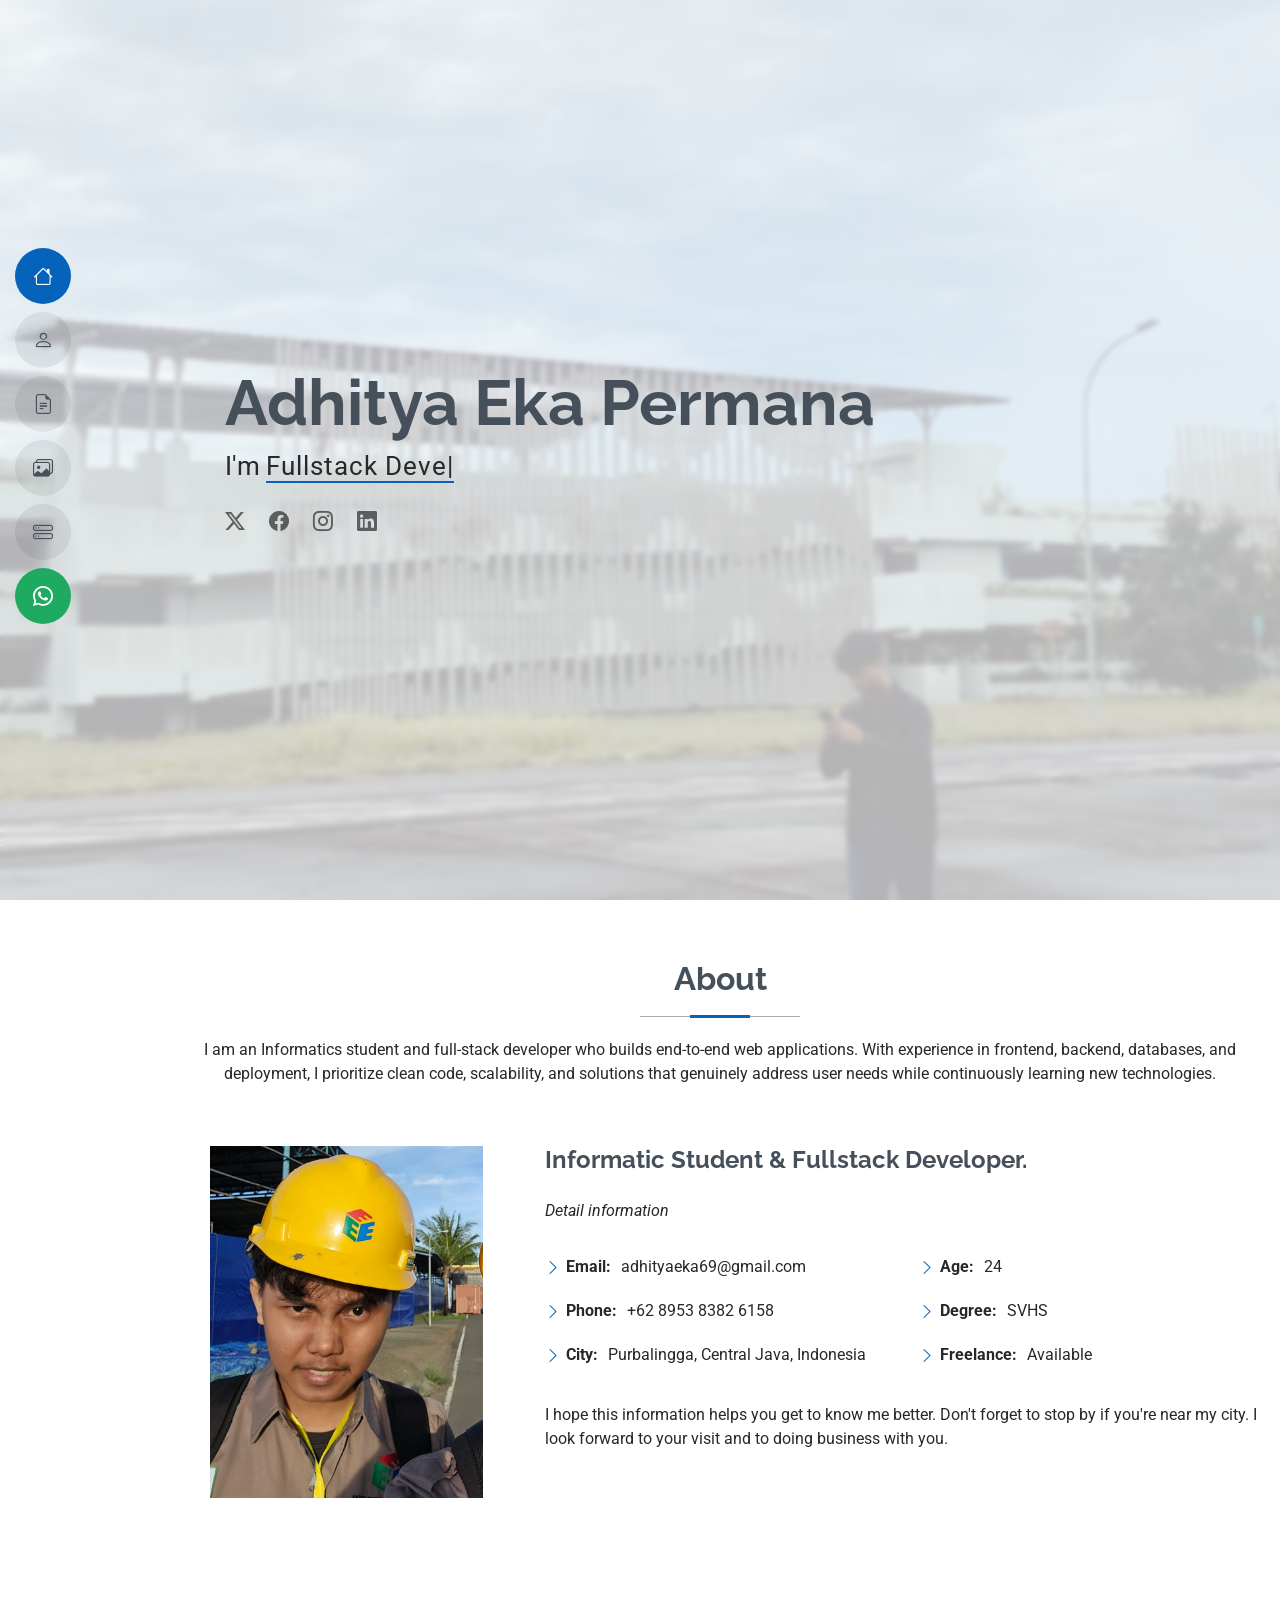
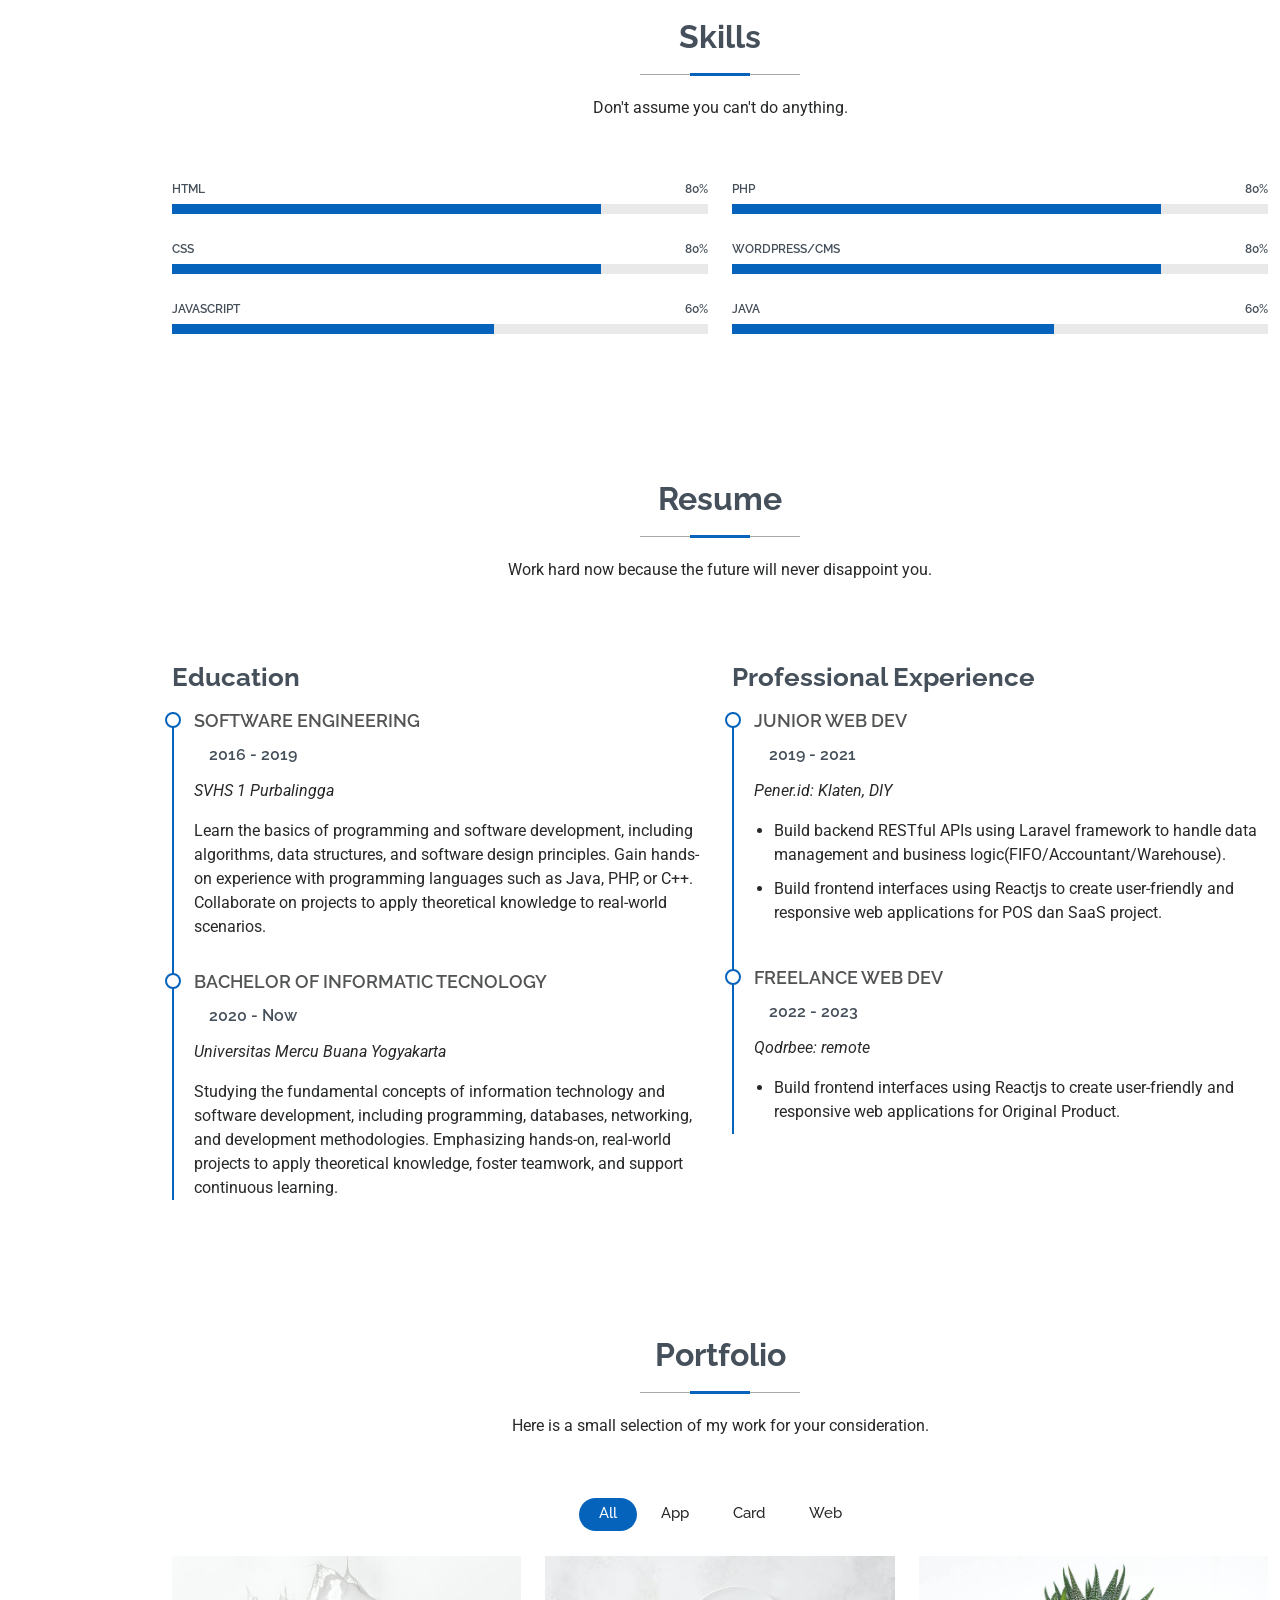
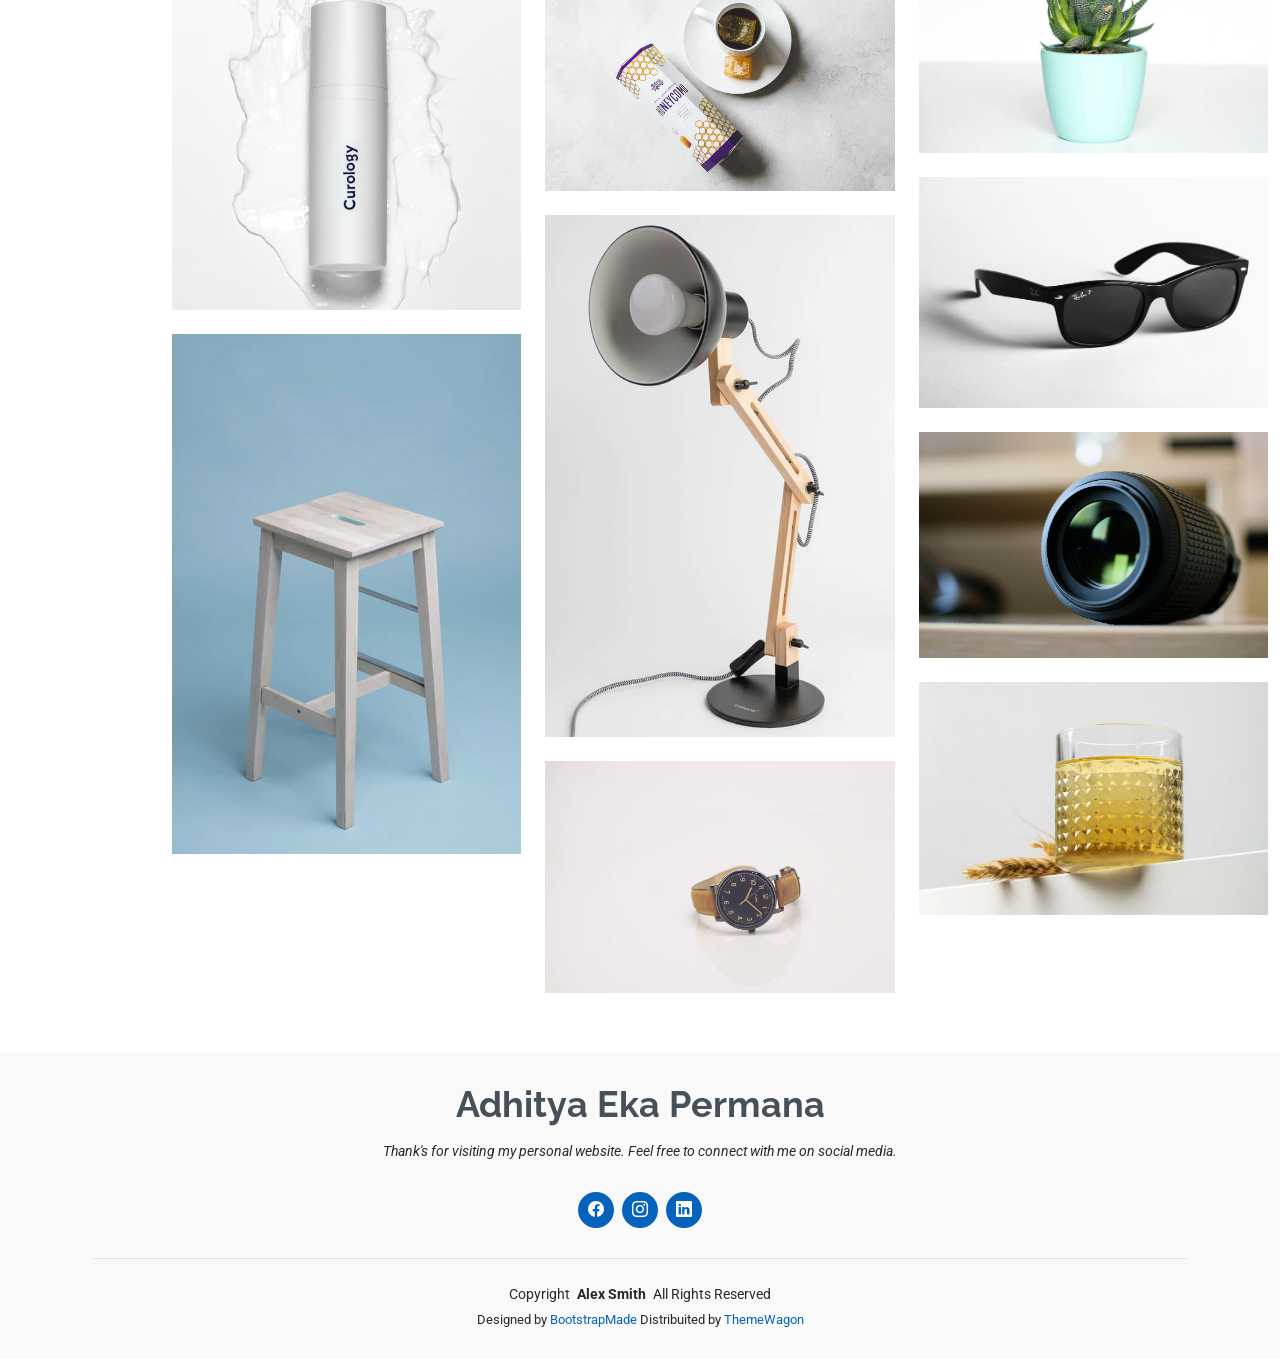
==== commit a774ebfb: "chatme" ====
--- a/index.html
+++ b/index.html
@@ -84,7 +84,7 @@
           </li>
           <li>
             <a
-              href="https://api.whatsapp.com/send?phone=628295383826158"
+              href="https://api.whatsapp.com/send?phone=62895383826158"
               target="_blank"
               style="background-color: #1eaa61; color: white"
               ><i class="bi bi-whatsapp navicon"></i><span>Chat Me</span></a
